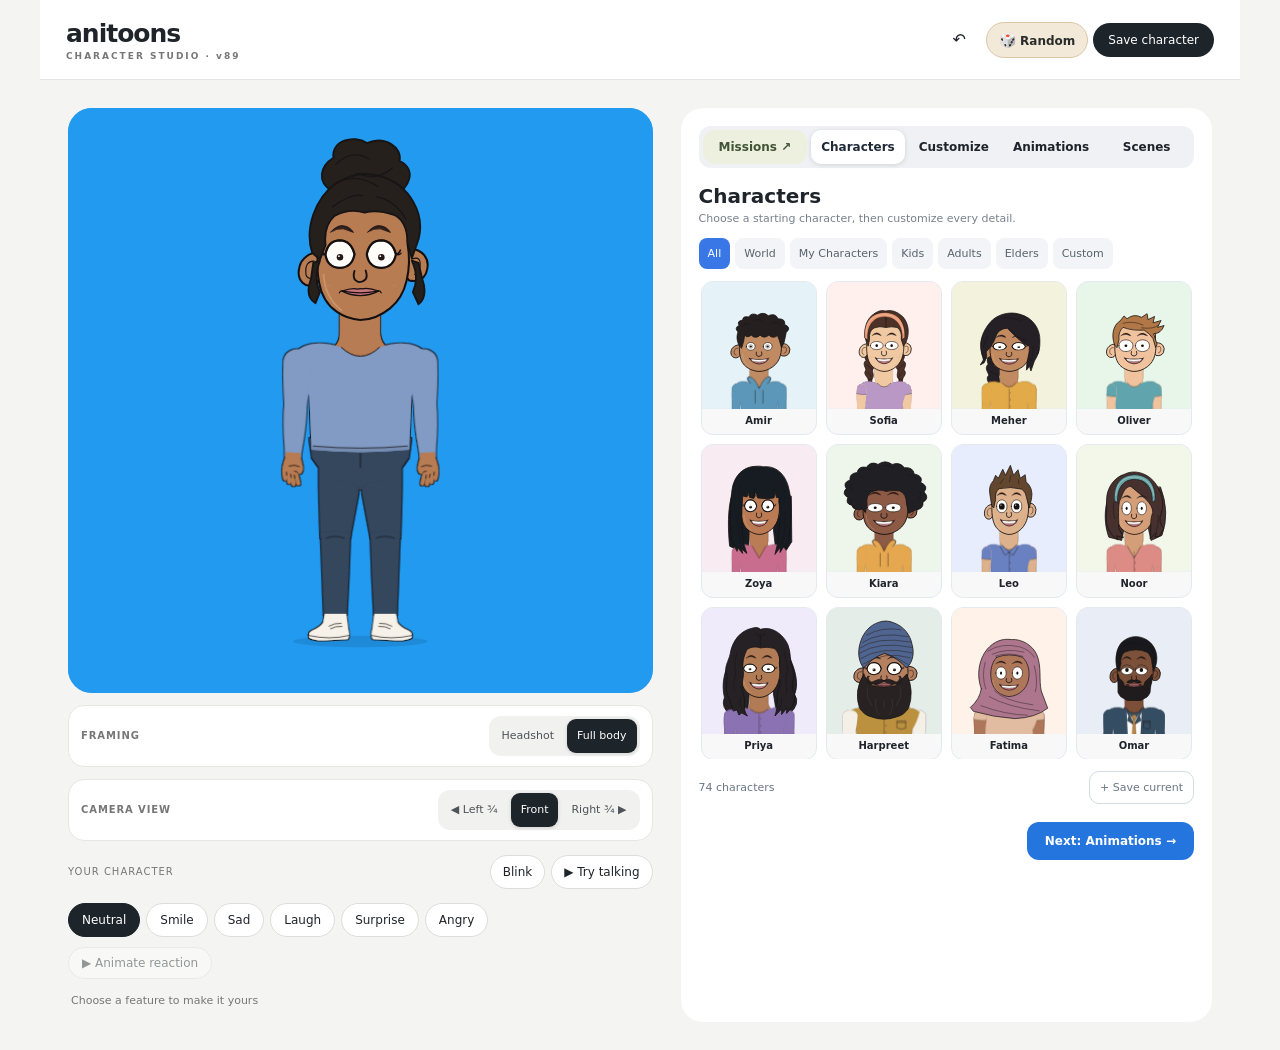
==== index.html @ 601aa088 "Improve Umto walking, idle rig motion, large dialogue choices, camera presets and light score" ====
<!DOCTYPE html><html lang="en"><head><meta charset="utf-8"><meta name="viewport" content="width=device-width,initial-scale=1"><meta name="theme-color" content="#161b23"><title>Anitoons · Character Studio v89</title>
<style>
:root{font-family:system-ui,-apple-system,"Segoe UI",sans-serif;color-scheme:dark;--line:#394454;--card:#1d2632;--text:#eef2fa;--muted:#acbad0;--accent:#168eea}*{box-sizing:border-box}body{margin:0;background:#10151e;color:var(--text)}header{padding:19px clamp(16px,4vw,30px);border-bottom:1px solid var(--line)}h1{font-size:clamp(21px,4vw,27px);letter-spacing:-.045em;margin:0 0 5px}header p{margin:0;color:var(--muted);font-size:13px;line-height:1.5}.pill{font-size:11px;display:inline-flex;padding:5px 9px;color:#f9cd91;border:1px solid #6d5632;border-radius:30px;margin-top:9px}.layout{max-width:1210px;margin:auto;padding:14px;display:grid;grid-template-columns:minmax(0,1.07fr) minmax(335px,.93fr);gap:15px}.card{background:var(--card);border:1px solid var(--line);border-radius:18px;padding:14px;min-width:0}.stage{width:100%;aspect-ratio:1;overflow:hidden;border-radius:15px;position:relative;background:#229af0}.stage svg{width:100%;height:100%;display:block}.toolbar,.tabs{display:flex;gap:8px;flex-wrap:wrap;margin-top:12px}.btn,.tab,.choice{font:inherit;color:#f1f5fb;background:#293646;border:1px solid #47566b;border-radius:11px;padding:10px 12px;cursor:pointer;touch-action:manipulation}.btn.primary,.tab[aria-selected=true]{background:#126eb9;border-color:#66b9f9}.choice[aria-pressed=true]{background:#164b77;border-color:#5cbaff;box-shadow:inset 0 0 0 1px #2f8ec9}.btn:focus-visible,.tab:focus-visible,.choice:focus-visible{outline:3px solid #ffba63;outline-offset:2px}.toolbar{margin-bottom:12px}.tab{font-size:13px;padding:9px 10px}.status{color:var(--muted);font-size:12px;line-height:1.5}.status b{color:white}h2{font-size:19px;margin:0 0 8px}h3{font-size:15px;margin:15px 0 10px}.choices{display:grid;grid-template-columns:repeat(3,minmax(0,1fr));gap:8px;margin-top:10px}.choice{min-width:0;display:flex;min-height:86px;flex-direction:column;align-items:center;justify-content:center;gap:5px;padding:7px 4px;font-size:12px}.choice svg{height:47px;width:100%;max-width:112px}.choice b{line-height:1.2}.hint{color:var(--muted);font-size:12px;line-height:1.6;margin:12px 0}.fourup{display:grid;grid-template-columns:repeat(4,1fr);gap:7px}.mini{background:#1895f0;border-radius:9px;overflow:hidden;aspect-ratio:1}.mini svg{width:100%;height:100%}.miniLabel{text-align:center;color:var(--muted);font-size:12px}.row{display:flex;justify-content:space-between;align-items:center;gap:12px}.tag{font-size:11px;color:#f6cd91}.sliders{display:grid;grid-template-columns:repeat(2,1fr);gap:12px;margin:13px 0}.sliders label{font-size:12px;color:var(--muted)}.sliders input{width:100%;accent-color:#3aa2fd;margin:11px 0 3px}.notes{border-top:1px solid #394454;padding-top:12px;margin-top:16px;font-size:12px;color:var(--muted);line-height:1.6} .swatch{height:15px;width:15px;border:2px solid #fff;border-radius:50%;display:inline-block;vertical-align:middle;margin:0 2px}.compact{font-size:12px;color:var(--muted)}.footer{padding:0 18px 20px;text-align:center;color:#718198;font-size:11px}@media(max-width:800px){.layout{grid-template-columns:1fr;padding:10px}.card{padding:11px}.stage{max-width:590px;margin:auto}.btn{padding:10px}.fourup{gap:6px}.choices{grid-template-columns:repeat(3,1fr)}}

.focus-grid{display:grid;grid-template-columns:repeat(3,minmax(0,1fr));gap:8px}.focus-item{padding:8px 4px 10px;min-width:0;cursor:pointer;background:#253444;color:#f2f5fc;border:1px solid #4e6178;border-radius:12px;text-align:center;font:inherit}.focus-item[aria-pressed=true]{border-color:#70c5ff;background:#194c77}.focus-item svg{display:block;width:100%;height:100px}.focus-item b{font-size:13px}.focus-item small{display:block;font-size:11px;color:#b9c6d9;margin-top:3px}.focus-item:focus-visible{outline:3px solid #ffc65f;outline-offset:2px}

/* v19 speech-motion studio */
.motion-panel{margin:12px 0 15px;padding:13px;background:#152130;border:1px solid #3b536e;border-radius:14px}
.motion-panel h3{margin:0 0 5px;font-size:16px}.motion-sub{color:#b7c8dc;font-size:12px;line-height:1.5;margin:0 0 9px}
.motion-row{display:flex;gap:9px;align-items:center;flex-wrap:wrap;margin:8px 0}
.motion-row label{font-size:12px;color:#d2def0}
.motion-row input[type=range]{accent-color:#42a7f9;max-width:125px;vertical-align:middle}
.motion-editor{display:block;width:100%;background:#0c1623;border:1px solid #51647b;border-radius:9px;color:#f8fbff;padding:11px;font-size:14px;min-height:43px}
.motion-label{font-size:12px;display:block;margin:8px 0 4px;color:#d9e3ee}
.motion-timeline{display:flex;width:100%;gap:2px;min-height:49px;align-items:stretch;background:#0b1725;padding:4px;border-radius:9px;overflow-x:auto}
.cue{position:relative;min-width:19px;flex-basis:0;background:#244663;border:1px solid #52738c;border-radius:6px;color:#dfecf8;padding:5px 1px;font:600 10px system-ui;overflow:hidden;text-overflow:clip}
.cue[data-active=true]{background:#1689e3;border-color:#8dd2ff;color:white}
.motion-progress{width:100%;accent-color:#33a2f5;margin:10px 0 0}
.motion-meta{font-size:12px;color:#b9c9db;display:flex;justify-content:space-between;gap:10px;margin:2px 0 8px}
.motion-badge{color:#a8e2ff;font-weight:650}
.motion-file{display:block;font:12px system-ui;width:100%;max-width:370px;color:#dbe4f2}
.motion-file::file-selector-button{background:#254866;color:#f7fbff;border:1px solid #6985a4;border-radius:8px;padding:7px;margin-right:8px}
.motion-note{font-size:11px;color:#93b4ce;line-height:1.5;margin:7px 0 0}
@media(max-width:480px){.motion-row input[type=range]{max-width:100px}.cue{font-size:9px}}
/* Mobile character studio */
[hidden]{display:none!important}:root{color-scheme:light;--text:#1f242b;--muted:#68717d;--line:#e5e7eb}body{background:#f4f4f2;color:var(--text)}.app{max-width:1200px;margin:auto}.appbar{height:80px;display:flex;align-items:center;justify-content:space-between;padding:0 26px;background:#fff;border-bottom:1px solid #e4e4e1}.appbar strong{font-size:25px;letter-spacing:-1px}.appbar strong span{display:block;font-size:9px;letter-spacing:2px;margin-top:3px;color:#777}.app button{font:inherit;cursor:pointer;color:inherit}.appbar button{border:0;background:transparent;padding:10px 15px}.appbar .save{background:#1d252b;color:white;border-radius:24px;font-size:12px}.workspace{display:grid;grid-template-columns:1.1fr 1fr;gap:28px;padding:28px}.portrait{min-width:0}.stage{border-radius:24px;aspect-ratio:1}.previewbar{display:flex;align-items:center;gap:6px;margin:14px 0}.previewbar span{font-size:10px;letter-spacing:1px;color:#777;margin-right:auto}.previewbar button{border:1px solid #ddd;background:white;border-radius:20px;padding:9px 12px;font-size:12px}.expressions{display:flex;gap:6px;overflow:auto}.expressions button{border:1px solid #ddd;background:white;border-radius:20px;padding:9px 13px;font-size:12px;white-space:nowrap}.expressions button[aria-pressed=true]{background:#1d252b;color:white;border-color:#1d252b}.saveStatus{display:block;font-size:11px;color:#777;margin:15px 3px}.customizer{background:white;border-radius:22px;padding:18px;min-width:0}.features{display:flex;overflow:auto;gap:6px;border-bottom:1px solid #eee;padding-bottom:15px}.features button{flex:0 0 63px;border:0;background:transparent;border-radius:15px;padding:10px 4px;font-size:10px}.features button svg{display:block;width:28px;height:28px;margin:0 auto 7px;fill:none;stroke:currentColor;stroke-width:1.5;stroke-linecap:round;stroke-linejoin:round}.features button[aria-pressed=true]{background:#f0e9db;color:#694d20}.pickerHeading{display:flex;justify-content:space-between;align-items:center;margin:24px 0 18px}.pickerHeading h2{font-size:19px}.colorLabel{display:flex;align-items:center;gap:8px;font-size:11px;color:#777}.colorLabel input{width:28px;height:28px;padding:0;border:0;background:none}.designs{display:grid;grid-template-columns:repeat(3,minmax(0,1fr));gap:12px;max-height:350px;overflow:auto;padding:3px}.design{border:2px solid transparent;background:#f5f5f3;border-radius:20px;aspect-ratio:1;min-width:0;padding:10px}.design svg{width:100%;height:70%;display:block}.design span{font-size:11px;display:block;margin-top:5px}.design[aria-pressed=true]{border-color:#bb975b;background:#faf5e9}.colourChoice{aspect-ratio:1;border:4px solid white;border-radius:50%;box-shadow:0 0 0 1px #ddd}.sliders label{color:#656d76}.sliders input{accent-color:#a78349}.advanced{margin-top:24px;border-top:1px solid #eee;padding-top:16px;font-size:12px}.advanced summary{cursor:pointer;color:#777}.advanced .btn{background:#f5f5f3;color:#333;border-color:#ddd;font-size:11px;margin:8px 5px 5px 0}.motion-panel{background:#f7f7f5;border-color:#ddd}.motion-panel *{color:#333}.motion-editor{background:white;border-color:#ccc}.motion-note,.motion-sub{color:#666}.motion-timeline{background:#eee}.cue{background:#dbe6ec;color:#222}.app button:focus-visible{outline:3px solid #328ed6;outline-offset:2px}
@media(max-width:700px){.appbar{height:63px;padding:0 18px}.appbar strong{font-size:23px}.workspace{display:flex;flex-direction:column;gap:0;padding:0}.portrait{background:white}.stage{border-radius:0;aspect-ratio:auto;height:clamp(230px,37dvh,360px)}.previewbar{padding:0 15px;margin:10px 0}.expressions{padding:0 15px 8px}.saveStatus{margin:3px 15px 12px}.customizer{border-radius:0;padding:13px 15px 24px;border-top:1px solid #eee}.features{padding-bottom:9px}.pickerHeading{margin:17px 0 12px}.designs{max-height:290px}.design{border-radius:50%;padding:10px}.design span{font-size:10px}.advanced{margin-top:14px}}
.designs[data-feature="hair"] .design svg{height:82%;}.designs[data-feature="hair"] .design{aspect-ratio:.87;border-radius:18px;padding:5px}.designs[data-feature="hair"] .design span{margin:0;font-size:10px}.designs{overscroll-behavior:contain;scrollbar-width:thin}
.designs[data-feature="facialHair"] .design,.designs[data-feature="beard"] .design,.designs[data-feature="moustache"] .design{border-radius:16px;aspect-ratio:.85;padding:5px}.designs[data-feature="facialHair"] .design svg,.designs[data-feature="beard"] .design svg,.designs[data-feature="moustache"] .design svg{height:80%}

.appbar>div{display:flex;align-items:center;gap:5px}
.appbar .random{background:#f2e9d8;border:1px solid #dac7a9;border-radius:24px;color:#292c2b;font-size:12px;font-weight:700;padding:9px 12px}
.appbar .random:hover{background:#e9d9ba}
.appbar .random:focus-visible{outline:3px solid #328ed6;outline-offset:2px}
.appbar .randomIcon{font-size:14px}
@media(max-width:700px){.appbar{padding:0 12px}.appbar strong{font-size:19px}.appbar strong span{font-size:8px;letter-spacing:.9px}.appbar button{padding:7px 10px}.appbar .random{padding:8px 10px}.appbar .save{padding:9px 11px}}
@media(max-width:395px){.appbar .randomText{display:none}.appbar .random{padding:7px 9px}.appbar .save{font-size:11px;padding:8px}.appbar strong{font-size:18px}}
/* Camera-only 2.5D preview. No character paths or source assets are changed. */
.camera-row{display:flex;gap:12px;align-items:center;justify-content:space-between;margin:12px 0 0;padding:10px 12px;background:#fff;border:1px solid #e6e6e2;border-radius:16px}
.camera-label{font-size:10px;letter-spacing:.09em;font-weight:700;color:#777;white-space:nowrap}
.camera-options{display:flex;gap:3px;background:#f1f1ef;border-radius:12px;padding:3px;min-width:0}
.camera-options button{border:0;background:transparent;border-radius:9px;padding:8px 10px;font-size:11px;white-space:nowrap;color:#4d5358;min-height:34px}
.camera-options button[aria-pressed=true]{background:#1d252b;color:white;box-shadow:0 1px 4px #0002}
.camera-options button:focus-visible{outline:3px solid #328ed6;outline-offset:2px}
@media(max-width:700px){.camera-row{margin:10px 12px 0;padding:8px;gap:6px}.camera-options{flex:1;justify-content:space-between}.camera-options button{flex:1;padding:8px 3px;font-size:10px}}
.designs:is([data-feature="shirt"],[data-feature="bottom"],[data-feature="dress"]) .design{border-radius:16px;aspect-ratio:.92;padding:6px}.designs:is([data-feature="shirt"],[data-feature="bottom"],[data-feature="dress"]) .design svg{height:78%}
.reactionControl{margin:10px 0 0;border:1px solid #ddd;background:white;border-radius:20px;padding:8px 13px;font-size:12px!important}.reactionControl:disabled{opacity:.45;cursor:default}@media(max-width:700px){.reactionControl{margin:2px 15px 10px}}
#previewMount{position:relative}.featureControls{position:absolute;z-index:2;right:8px;bottom:8px;width:108px;padding:8px;border-radius:14px;background:#ffffffeb;box-shadow:0 2px 10px #0001;color:#25303a}.featureControls strong{display:block;text-align:center;font-size:11px;margin-bottom:4px}.fitArrows{display:grid;grid-template-columns:repeat(3,1fr);gap:3px}.fitArrows button{border:1px solid #d6dde0;border-radius:9px;background:white;min-height:29px;padding:2px;font-size:18px!important}.fitArrows [data-move=up]{grid-column:2}.fitArrows [data-move=left]{grid-column:1;grid-row:2}.fitArrows [data-move=reset]{grid-column:2;grid-row:2}.fitArrows [data-move=right]{grid-column:3;grid-row:2}.fitArrows [data-move=down]{grid-column:2;grid-row:3}.featureControls label{display:block;font-size:10px;margin-top:5px}.featureControls output{float:right;font-size:9px;color:#58616a}.featureControls input{display:block;width:100%;margin:3px 0 0;accent-color:#a78349;height:17px}@media(max-width:700px){.featureControls{width:91px;padding:6px;right:6px;bottom:6px}.fitArrows button{min-height:28px}}

/* Premade characters and personal presets */
.studio-switch{display:flex;background:#eff1f4;border-radius:12px;padding:4px;gap:4px;margin-bottom:16px}
.studio-switch button{flex:1;border:0;border-radius:10px;background:transparent;padding:10px;font-size:12px;font-weight:650}
.studio-switch button[aria-selected=true]{background:white;box-shadow:0 1px 5px #0002;color:#1f2937}
.library-heading h2{font-size:20px;margin:0}.library-heading p{font-size:11px;color:#78808c;margin:4px 0 13px}
.library-tabs{display:flex;gap:5px;overflow-x:auto;padding:0 0 10px;scrollbar-width:thin}
.library-tabs button{background:#f2f4f7;border:0;border-radius:8px;white-space:nowrap;font-size:11px;padding:9px;color:#58636c}
.library-tabs button[aria-selected=true]{background:#3977e6;color:white}
.preset-grid{display:grid;grid-template-columns:repeat(4,minmax(0,1fr));gap:9px;max-height:480px;overflow-y:auto;padding:2px;scrollbar-width:thin}
.preset-wrap{position:relative;min-width:0}
.preset-card{display:block;width:100%;border:1px solid #e4e8ef;background:#f8f8f9;border-radius:12px;overflow:hidden;padding:0;text-align:center}
.preset-card[aria-pressed=true]{border-color:#367be9;box-shadow:0 0 0 2px #367be944}
.preset-card:hover{border-color:#367be9}
.preset-card:focus-visible,.studio-switch button:focus-visible,.library-tabs button:focus-visible{outline:3px solid #367be9;outline-offset:2px}
.preset-art{aspect-ratio:.9;background:#e5eef7}.preset-art svg{display:block;width:100%;height:100%}
.preset-name{display:block;font-weight:600;font-size:10px;padding:6px 3px 8px;white-space:nowrap;overflow:hidden;text-overflow:ellipsis}
.preset-delete{position:absolute;right:5px;top:5px;background:#fffffff0;border:1px solid #dce0e4;border-radius:6px;padding:2px 7px}
.preset-empty{grid-column:1/-1;text-align:center;padding:26px 10px;color:#687482;font-size:12px;line-height:1.6}
.library-footer{display:flex;justify-content:space-between;align-items:center;gap:10px;margin-top:12px;font-size:11px;color:#697683}
.library-footer button{border:1px solid #d4dae2;border-radius:10px;background:white;padding:9px 10px;font-size:11px}
@media(max-width:700px){.preset-grid{gap:6px;max-height:390px}.preset-name{font-size:9px}}
@media(max-width:390px){.preset-grid{grid-template-columns:repeat(3,minmax(0,1fr))}}


.animation-navigation{display:flex;justify-content:flex-end;margin-top:18px;gap:8px}.animation-navigation button,.animation-transport button{border:1px solid #dce1e8;background:white;padding:12px 18px;border-radius:12px;font-size:12px}.animation-navigation .next-animation{background:#2476de;color:white;border:0;font-weight:650}.animation-grid{display:grid;grid-template-columns:repeat(3,minmax(0,1fr));gap:10px;margin:20px 0;max-height:480px;overflow-y:auto;overscroll-behavior:contain;padding:2px;scrollbar-width:thin}.animation-card{border:1px solid #e2e7ee;border-radius:14px;background:#f7f9fc;min-height:102px;padding:14px 7px;display:flex;flex-direction:column;align-items:center;gap:7px}.animation-card[aria-pressed=true]{background:#eaf2ff;border-color:#2476de;box-shadow:0 0 0 1px #2476de}.animation-card .animation-icon{font-size:27px}.animation-card strong{font-size:12px}.animation-card small{font-size:10px;color:#68717d}.animation-transport{display:flex;align-items:center;gap:10px;flex-wrap:wrap;border-top:1px solid #e4e8ef;padding-top:16px}.animation-transport label{font-size:12px}.animation-status{font-size:12px;color:#68717d;line-height:1.5;min-height:36px}.animating-screen .expressions,.animating-screen .reactionControl,.animating-screen .camera-row:has([data-framing]),.animating-screen #blinkPreview,.animating-screen #talkPreview{display:none}.studio-switch{flex-wrap:wrap}.animation-heading{font-size:21px;margin:16px 0 7px}.animation-subtitle{font-size:12px;line-height:1.5;color:#68717d;margin:0}
@media(max-width:700px){.animation-grid{gap:7px;margin:14px 0}.animation-card{min-height:90px;padding:10px 4px}.animation-card small{font-size:9px}.animation-navigation{position:sticky;bottom:0;background:white;padding:12px 0 4px;z-index:2}.animation-grid{max-height:390px;overflow:auto}}
.preset-country{display:block;font-size:9px;color:#68717d;padding:0 3px 8px}.preset-card:has(.preset-country) .preset-name{padding-bottom:2px}.animation-framing{display:flex;align-items:center;gap:6px;margin:14px 0}.animation-framing button{border:1px solid #dce1e8;background:#fff;border-radius:9px;padding:8px 12px;font-size:11px}.animation-framing button[aria-pressed=true]{background:#2476de;color:white}.animation-card .animation-poster{display:block;width:100%;height:115px;border-radius:10px;overflow:hidden;background:#edf2ef}.animation-card .animation-poster svg{display:block;width:100%;height:100%;max-height:none}.animation-card{padding:7px 7px 11px;gap:5px;min-height:166px}.animation-card strong{font-size:11px}.animation-card small{font-size:9px}.animation-framing{flex-wrap:wrap}@media(max-width:480px){.animation-card .animation-poster{height:92px}.animation-card{min-height:142px}}.designs[data-feature="dress"] .design,.designs[data-feature="bottom"] .design{aspect-ratio:.76;border-radius:14px;padding:5px}.designs[data-feature="dress"] .design svg,.designs[data-feature="bottom"] .design svg{height:82%}</style></head><body>
<header><h1>🎬 Anitoons · Character Studio v89</h1><p>v20 · simplified talking visemes + expression mouths</p><span class="pill">Single HTML · Offline · Editable SVG parts</span></header>
<main class="layout">
<section class="card"><div class="stage" id="stage">
<svg xmlns="http://www.w3.org/2000/svg" id="character" viewBox="0 0 1254 1254" role="img" aria-label="Anitoons layered character preview">
<defs>
  <linearGradient id="sky" x1="0" y1="0" x2="0" y2="1"><stop stop-color="#299efa"/><stop offset="1" stop-color="#0b8fea"/></linearGradient>
  <linearGradient id="skinFill" x1="0" y1="0" x2="1" y2=".75"><stop stop-color="#f6b36e"/><stop offset=".8" stop-color="#eca064"/><stop offset="1" stop-color="#e79560"/></linearGradient>
  <linearGradient id="shirtFill" x1="0" y1="0" x2=".4" y2="1"><stop stop-color="#f0828c"/><stop offset="1" stop-color="#e56879"/></linearGradient>
  <linearGradient id="hairFill" x1="0" y1="0" x2=".7" y2="1"><stop stop-color="#2b2727"/><stop offset=".6" stop-color="#2b2727"/><stop offset="1" stop-color="#2b2727"/></linearGradient>
  <filter id="softshadow"><feGaussianBlur stdDeviation="3"/></filter>
  <style>.ink{stroke:#15100f;stroke-width:9;stroke-linecap:round;stroke-linejoin:round}.hairline{stroke:#140e0f;stroke-width:7;stroke-linecap:round;stroke-linejoin:round;fill:none}.thin{stroke:#170e0f;stroke-width:5;stroke-linecap:round;stroke-linejoin:round;fill:none}.designs:is([data-feature="shirt"],[data-feature="bottom"],[data-feature="dress"]) .design{border-radius:16px;aspect-ratio:.92;padding:6px}.designs:is([data-feature="shirt"],[data-feature="bottom"],[data-feature="dress"]) .design svg{height:78%}
.reactionControl{margin:10px 0 0;border:1px solid #ddd;background:white;border-radius:20px;padding:8px 13px;font-size:12px!important}.reactionControl:disabled{opacity:.45;cursor:default}@media(max-width:700px){.reactionControl{margin:2px 15px 10px}}
#previewMount{position:relative}.featureControls{position:absolute;z-index:2;right:8px;bottom:8px;width:108px;padding:8px;border-radius:14px;background:#ffffffeb;box-shadow:0 2px 10px #0001;color:#25303a}.featureControls strong{display:block;text-align:center;font-size:11px;margin-bottom:4px}.fitArrows{display:grid;grid-template-columns:repeat(3,1fr);gap:3px}.fitArrows button{border:1px solid #d6dde0;border-radius:9px;background:white;min-height:29px;padding:2px;font-size:18px!important}.fitArrows [data-move=up]{grid-column:2}.fitArrows [data-move=left]{grid-column:1;grid-row:2}.fitArrows [data-move=reset]{grid-column:2;grid-row:2}.fitArrows [data-move=right]{grid-column:3;grid-row:2}.fitArrows [data-move=down]{grid-column:2;grid-row:3}.featureControls label{display:block;font-size:10px;margin-top:5px}.featureControls output{float:right;font-size:9px;color:#58616a}.featureControls input{display:block;width:100%;margin:3px 0 0;accent-color:#a78349;height:17px}@media(max-width:700px){.featureControls{width:91px;padding:6px;right:6px;bottom:6px}.fitArrows button{min-height:28px}}
</style>
</defs>
<rect id="background" width="1254" height="1254" fill="#229af0"/>
<g id="hairBack">
  <path class="ink" fill="url(#hairFill)" d="M356 647 C331 582 340 524 356 472 C348 416 379 352 414 317 C427 282 465 258 482 247 C469 211 486 171 515 145 C536 111 586 91 632 92 C670 53 743 52 779 89 C828 91 852 135 855 184 C895 208 918 259 934 310 C988 358 997 442 982 498 C1002 558 983 624 959 665 C926 704 888 708 856 684 L831 589 C807 516 771 413 669 376 C550 363 475 433 439 556 L427 699 C391 729 368 685 356 647 Z"/>
  <path class="hairline" d="M398 537 Q367 435 434 332 M881 310 Q956 380 934 480 M459 285 Q465 218 517 195 M513 151 Q535 105 608 103"/>
</g>
<g id="headwearBack"></g>
<g id="torso"></g>
<g id="earLeft"></g>
<g id="earRight"></g>
<g id="face">
  <path class="ink" fill="url(#skinFill)" d="M441 550 C426 485 432 414 478 369 C515 330 568 320 627 322 C689 319 747 336 789 376 C834 419 849 483 838 550 C849 611 847 660 834 714 C824 758 799 807 760 838 C720 870 674 890 627 890 C586 887 550 873 523 854 C484 828 455 790 443 722 C429 651 437 582 441 550 Z"/>
  <path d="M463 684 Q468 789 545 849" fill="none" stroke="#ffd2a0" stroke-width="8" opacity=".28"/>
  <path d="M805 696 Q797 790 740 829" fill="none" stroke="#ba744f" stroke-width="5" opacity=".17"/>
  <path d="M474 734 Q487 740 497 736 M763 736 Q778 742 789 734" fill="none" stroke="#d58a61" stroke-width="4" opacity=".4" stroke-linecap="round"/>
</g>
<g id="eyebrowGroup"></g>
<g id="eyeGroup"></g>
<g id="noseGroup"></g>
<g id="beardGroup"></g>
<g id="moustacheGroup"></g>
<g id="mouthGroup"></g>
<g id="glassesGroup"></g>
<g id="frontHair"></g>
<g id="headwearFront"></g>
</svg>
</div><div class="toolbar"><button class="btn primary" id="demo">▶ Speech demo</button><button class="btn" id="artDemo">▶ Smile · Sad · Laugh</button><button class="btn" id="blink">Blink</button><button class="btn" id="png">Save PNG</button><button class="btn" id="exportSvg">Save whole SVG</button><button class="btn" id="exportSheet">Export mouth sheet</button></div><div class="status" id="status"></div><section class="motion-panel" aria-label="Speech motion studio">
<h3>Speech motion studio <span class="motion-badge">NEW</span></h3>
<p class="motion-sub">The default speech set is intentionally smaller: seven practical talking mouths plus separate smile, sad and laugh expression mouths. Use a prepared sequence, or enter your own cues and timing.</p>
<div class="motion-row"><button type="button" class="btn primary" id="speechPlay">▶ Play speech</button><button type="button" class="btn" id="speechStop">■ Stop</button><button type="button" class="btn" id="presetLa">HELLO · WOW</button><button type="button" class="btn" id="presetMama">MAMA</button></div>
<label class="motion-label" for="cueInput">Viseme cues (shape:milliseconds)</label>
<input id="cueInput" class="motion-editor" value="closed:120 MBP:150 A:220 closed:90 EE:190 O:220 closed:90 U:220 FV:170 smile:220 closed:170" spellcheck="false" autocomplete="off" aria-label="Phoneme timeline cues">
<div class="motion-row"><label for="tempo">Speed <strong id="tempoVal">1.0×</strong></label><input id="tempo" type="range" min="60" max="160" step="10" value="100"></div>
<div class="motion-timeline" id="cueTimeline" role="group" aria-label="Viseme sequence timeline"></div>
<input id="playhead" class="motion-progress" type="range" min="0" max="1000" value="0" aria-label="Speech playback position"><div class="motion-meta"><span id="timeReadout">0.00 / 0.00 s</span><span id="activeReadout">Closed</span></div>
<label class="motion-label" for="audioFile">Optional: use your own audio (MP3, WAV, M4A)</label><input class="motion-file" id="audioFile" type="file" accept="audio/*"><div class="motion-note" id="audioStatus">No audio selected · animated cue demo only. With audio, cues are stretched uniformly to its duration; this is manual timing, not automatic speech recognition.</div>
</section><h3>Same character · four mouth positions</h3><div id="fourup" class="fourup"></div><h3>Expression mouths</h3><div id="focus" class="focus-grid"></div><p class="hint">For regular talking, the default library is smaller on purpose: <strong>Closed</strong>, <strong>M/B/P</strong>, <strong>EE/teeth</strong>, <strong>A</strong>, <strong>O</strong>, <strong>U/pucker</strong>, and <strong>F/V</strong>. Separate expressive mouths are available for <strong>Smile</strong>, <strong>Sad</strong>, and <strong>Laugh</strong>.</p><p class="hint">Every mouth uses the same face and mouth anchor. All parts are SVG paths, so the hairstyle, ears, head, face, clothing and mouth can be independently changed without generating a new portrait.</p></section>
<section class="card"><div class="row"><h2>Character parts</h2><span class="tag">ILLUSTRATION REFINEMENT</span></div><div class="tabs" role="tablist"><button class="tab" role="tab" aria-selected="true" data-tab="mouth">Mouth</button><button class="tab" role="tab" aria-selected="false" data-tab="eyes">Eyes</button><button class="tab" role="tab" aria-selected="false" data-tab="brows">Brows</button><button class="tab" role="tab" aria-selected="false" data-tab="nose">Nose</button><button class="tab" role="tab" aria-selected="false" data-tab="hair">Hair</button><button class="tab" role="tab" aria-selected="false" data-tab="ears">Ears</button><button class="tab" role="tab" aria-selected="false" data-tab="mood">Moods</button></div><h3 id="category">Mouth shapes</h3><div id="choices" class="choices"></div><div class="sliders"><label>Mouth width <input id="width" type="range" min="75" max="135" value="110"></label><label>Mouth position <input id="position" type="range" min="-22" max="22" value="5"></label></div><div class="toolbar"><button class="btn" id="reset">Reset mouth</button><button class="btn" id="exportPart">Save selected part SVG</button><button class="btn" id="saveJson">Save rig JSON</button></div><div class="notes"><b>v20 simplified mouth system:</b> The main talking set is intentionally reduced to seven practical speech visemes: Closed, M/B/P, EE/teeth, A, O, U/pucker, and F/V. Extra emotional shapes are provided separately for Smile, Sad, and Laugh. <b>Drawing goal:</b> professional cartoon features, strong line weight, no raster face or image overlays. Consistent eyes, eyebrows, mouth and hair are individual SVG layers, not separately generated full portraits. Speech-motion playback uses hand-set cues; imported audio is not automatically transcribed or analyzed. Timing is scaled to the audio duration for preview.</div></section>
</main><div class="footer">Anitoons prototype v20 · Local/offline · No uploads or external requests</div>
<script>
'use strict';

const skin='#efa66a',ink='#161011',lip='#c8757c',lipBright='#ec9a9d',inner='#6d3039',tongue='#ef929a',white='#fffdfa';
function line(d,w=7){return `<path d="${d}" fill="none" stroke="${ink}" stroke-width="${w}" stroke-linecap="round" stroke-linejoin="round"/>`}
function shape(d,fill,w=7){return `<path d="${d}" fill="${fill}" stroke="${ink}" stroke-width="${w}" stroke-linecap="round" stroke-linejoin="round"/>`}
function baseMouthSvg(key){
const corner=`${line('M -73 -2 q -9 1 -12 10',5)}${line('M 73 -2 q 9 1 12 10',5)}`;
switch(key){
case 'closed':return shape('M-74 0 Q-34 -16 -10 -9 Q-1 -13 7 -10 Q34 -17 74 0 Q37 20 0 20 Q-38 20 -74 0Z',lip,6)+line('M-72 0 Q-32 8 0 8 Q33 8 72 0',5)+corner;
case 'MBP':return shape('M-70 3 Q-33 -5 -8 0 Q0 5 10 0 Q38 -6 70 3 Q32 17 0 16 Q-35 16 -70 3Z',lip,6)+line('M-65 3 Q0 10 65 3',6);
case 'A':return shape('M-74 -23 Q-32 -33 0 -23 Q36 -34 74 -22 Q83 28 53 57 Q0 92 -53 57 Q-82 26 -74 -23Z',lip,7)+shape('M-66 -11 Q0 -18 66 -11 Q68 31 40 50 Q0 71 -40 50 Q-69 27 -66 -11Z',inner,4)+shape('M-63 -13 Q0 -3 63 -13 L57 3 Q0 16 -57 3Z',white,2)+shape('M-35 49 Q0 30 35 49 Q0 68 -35 49Z',tongue,2);
case 'EE':return shape('M-92 -12 Q-44 -26 0 -18 Q46 -27 92 -12 Q73 30 0 37 Q-74 30 -92 -12Z',lip,7)+shape('M-81 -10 Q0 -1 81 -10 L69 12 Q0 24 -69 12Z',white,2.5)+line('M0 -3 L0 19',2)+line('M-40 -1 L-40 18 M40 -1 L40 18',2);
case 'E':return shape('M-85 -17 Q-34 -31 0 -17 Q40 -32 85 -17 Q68 36 0 43 Q-69 36 -85 -17Z',lip,7)+shape('M-76 -13 Q0 2 76 -13 L63 16 Q0 32 -63 16Z',inner,3)+shape('M-72 -13 Q0 -4 72 -13 L63 6 Q0 17 -63 6Z',white,2)+shape('M-40 27 Q0 15 40 27 Q0 38 -40 27Z',tongue,2);
case 'I':return shape('M-97 -9 Q-44 -21 0 -13 Q48 -22 97 -9 Q72 24 0 29 Q-72 23 -97 -9Z',lip,7)+shape('M-84 -9 Q0 -1 84 -9 L69 14 Q0 23 -69 14Z',white,3)+line('M0 -1 L0 21',2)+line('M-38 0 L-38 19 M38 0 L38 19',2);
case 'O':return shape('M-45 -35 Q0 -57 45 -35 Q62 -8 52 40 Q31 76 0 78 Q-31 76 -52 40 Q-62 -8 -45 -35Z',lip,7)+shape('M-29 -19 Q0 -36 29 -19 Q42 9 30 39 Q0 60 -30 39 Q-43 9 -29 -19Z',inner,5)+shape('M-23 42 Q0 32 23 42 Q0 57 -23 42Z',tongue,2);
case 'U':return shape('M-34 -23 Q0 -45 34 -23 Q49 0 35 31 Q16 49 0 50 Q-16 49 -35 31 Q-49 0 -34 -23Z',lip,7)+shape('M-21 -11 Q0 -22 21 -11 Q32 9 20 27 Q0 38 -20 27 Q-33 9 -21 -11Z',inner,4);
case 'FV':return shape('M-76 -12 Q-35 -25 0 -14 Q35 -25 76 -12 Q59 22 0 34 Q-61 22 -76 -12Z',lip,7)+shape('M-65 -10 Q0 0 65 -10 L55 8 Q0 21 -55 8Z',white,3)+line('M-59 12 Q0 25 59 12',4);
case 'L':return [
 // L: natural narrow speaking aperture; tongue body rests low, only the tip reaches the alveolar ridge.
 shape('M-70 -13 Q-39 -24 -12 -18 Q0 -15 12 -18 Q39 -24 70 -13 Q73 14 44 32 Q0 46 -44 32 Q-73 14 -70 -13Z',lip,6.8),
 shape('M-59 -8 Q0 -17 59 -8 Q58 12 38 24 Q0 36 -38 24 Q-58 12 -59 -8Z',inner,3.2),
 // White upper teeth, a shallow line of lower teeth, and a dark recess around the tongue.
 shape('M-54 -9 Q-30 -5 -13 -6 Q0 -9 13 -6 Q30 -5 54 -9 L49 1 Q26 8 13 4 Q0 2 -13 4 Q-27 8 -49 1Z',white,2.4),
 shape('M-43 25 Q-19 29 0 29 Q19 29 43 25 L38 29 Q0 36 -38 29Z','#f7dfd5',1.5),
 // Tongue blade blends into the bottom of the mouth; ONLY the narrow tip rises to the top teeth.
 shape('M-35 25 Q-25 15 -14 13 Q-9 12 -7 2 Q-7 -4 0 -5 Q7 -4 7 2 Q9 12 14 13 Q25 15 35 25 Q0 34 -35 25Z',tongue,2.5),
 '<path d="M-10 21 Q0 24 10 21" fill="none" stroke="#d77280" stroke-width="2.5" stroke-linecap="round"/>',
 line('M-73 -11 Q-78 -8 -80 -3 M73 -11 Q78 -8 80 -3',3.2)
 ].join('');
case 'TH':return [
 // Dental fricative. Lower jaw relaxes; tongue is visibly between upper and lower incisors, not in front of lips.
 shape('M-76 -11 Q-41 -25 -10 -17 Q0 -14 10 -17 Q41 -25 76 -11 Q73 17 42 32 Q0 47 -42 32 Q-73 17 -76 -11Z',lip,6.8),
 shape('M-64 -8 Q0 -16 64 -8 Q61 16 41 26 Q0 38 -41 26 Q-61 16 -64 -8Z',inner,3),
 // Upper incisors are visible on either side of the tongue; small central teeth show above its tip.
 shape('M-60 -9 Q-33 -6 -19 -7 L-19 7 Q-36 9 -55 2Z',white,2),
 shape('M19 -7 Q33 -6 60 -9 L55 2 Q36 9 19 7Z',white,2),
 shape('M-18 -8 Q0 -7 18 -8 L17 1 Q0 5 -17 1Z',white,1.8),
 // Lower teeth peek through at sides, framing a broad, softly flattened tongue tip.
 shape('M-52 26 Q-35 29 -25 24 L-23 31 Q-38 35 -49 29Z',white,1.4),
 shape('M25 24 Q35 29 52 26 L49 29 Q38 35 23 31Z',white,1.4),
 shape('M-30 12 Q-22 8 -10 9 Q0 7 10 9 Q22 8 30 12 Q37 17 31 23 Q22 31 0 29 Q-22 31 -31 23 Q-37 17 -30 12Z',tongue,2.8),
 '<path d="M-23 13 Q0 10 23 13" fill="none" stroke="#ffb8b9" stroke-width="2.2" stroke-linecap="round"/>',
 line('M-78 -9 Q-83 -3 -82 1 M78 -9 Q83 -3 82 1',3.2)
 ].join('');
case 'SH':return [
 // Postalveolar fricative: modest protrusion, narrow horizontal gap, almost-touching incisors.
 '<path d="M-73 -14 Q-65 -5 -64 0 M73 -14 Q65 -5 64 0" stroke="#ac665b" stroke-width="3.6" fill="none" stroke-linecap="round"/>',
 // Slightly projecting upper lip with a clear central cupid bow and fuller bottom lip.
 shape('M-52 -13 Q-30 -26 -9 -19 Q0 -15 9 -19 Q30 -26 52 -13 Q62 1 51 16 Q31 29 0 30 Q-31 29 -51 16 Q-62 1 -52 -13Z',lip,6.8),
 shape('M-39 -6 Q-18 -10 0 -9 Q18 -10 39 -6 Q44 2 31 11 Q0 17 -31 11 Q-44 2 -39 -6Z',inner,3),
 // Teeth almost meet; soft lip-line at sides makes this distinct from wide O and tiny U.
 shape('M-34 -6 Q0 -1 34 -6 L31 2 Q0 5 -31 2Z',white,1.6),
 '<path d="M-26 9 Q0 12 26 9" stroke="#b96574" stroke-width="2.4" stroke-linecap="round" fill="none"/>',
 '<path d="M-41 17 Q0 25 41 17" stroke="#f0a2a6" stroke-width="2.3" fill="none" stroke-linecap="round"/>',
 line('M-57 -10 Q-64 -5 -64 0 M57 -10 Q64 -5 64 0',2.9)
 ].join('');
case 'smile':return shape('M-84 -16 Q-37 3 0 -7 Q36 2 84 -16 Q67 37 0 45 Q-66 35 -84 -16Z',lip,7)+shape('M-71 -12 Q0 4 71 -12 L58 13 Q0 31 -58 13Z',white,3)+line('M-78 -14 q-8 -5 -12 -11 M78 -14 q8 -5 12 -11',4);
case 'sad':return shape('M-76 8 Q-38 -4 0 2 Q34 -3 76 8 Q57 20 34 18 Q0 10 -34 18 Q-58 19 -76 8Z',lip,6.5)+line('M-72 8 Q0 -8 72 8',5)+line('M-77 10 q-8 4 -12 10 M77 10 q8 4 12 10',4);
case 'laugh':return shape('M-96 -22 Q-46 -6 0 -16 Q48 -6 96 -22 Q83 52 0 70 Q-82 52 -96 -22Z',lip,7)+shape('M-85 -8 Q0 8 85 -8 Q78 40 48 54 Q0 66 -48 54 Q-78 40 -85 -8Z',inner,4)+shape('M-78 -7 Q0 0 78 -7 L67 10 Q0 21 -67 10Z',white,2.2)+shape('M-42 47 Q0 31 42 47 Q0 61 -42 47Z',tongue,2);
default:return '';
}}
const mouthNames={closed:'Closed',MBP:'M / B / P',EE:'EE / teeth',A:'A · ah',O:'O · oh',U:'U / pucker',FV:'F / V',smile:'Smile',sad:'Sad',laugh:'Laugh'};
const eyeNames={open:'Open',half:'Half-lidded',blink:'Closed',wide:'Surprised',left:'Look left',right:'Look right',happy:'Happy'};
const browNames={neutral:'Neutral',raised:'Raised',angry:'Angry',worried:'Worried',sad:'Sad',one:'One raised'};
const noseNames={soft:'Soft',small:'Small',round:'Round'};
const moodNames={neutral:'Neutral',happy:'Happy',surprised:'Surprised',angry:'Angry',sleepy:'Sleepy',sad:'Sad'};
const catalog={mouth:mouthNames,eyes:eyeNames,brows:browNames,nose:noseNames,moods:moodNames};
let activeTab='mouth',demo=null;

function baseEyesSvg(key){
 let out='';
 for(const [cx,side] of [[546,-1],[711,1]]){
   const cy=607,looking=eyeGaze(key).x*24,lookY=eyeGaze(key).y*23,closed=key==='closed',happy=key==='happy';
   if(closed||happy){
     const curve=happy?-42:18;
     out+=line(`M${cx-60} ${cy+1} Q${cx} ${cy+curve} ${cx+60} ${cy+1}`,9.5);
     if(happy)out+=`<path d="M${cx-39} ${cy-3} Q${cx} ${cy-24} ${cx+37} ${cy-3}" stroke="#ab6b50" stroke-width="3" opacity=".8" fill="none"/>`;
   }else{
     const wide=key==='surprised',half=key==='sleepy';
     const w=wide?57:58,h=wide?62:51;
     const upper=`M${cx-w} ${cy-9} Q${cx-w+11} ${cy-h-14} ${cx} ${cy-h-14} Q${cx+w-13} ${cy-h-12} ${cx+w} ${cy-9}`;
     const p=`${upper} Q${cx+w-10} ${cy+h-8} ${cx} ${cy+h-6} Q${cx-w+8} ${cy+h-7} ${cx-w} ${cy-9}Z`;
     out+=shape(p,'#fffefa',9.2);
     // Pupil and catchlight move together, with consistent registration across visemes.
     out+=`<circle cx="${cx+looking}" cy="${cy+2+lookY}" r="13" fill="#241916"/><circle cx="${cx+looking-4}" cy="${cy-2+lookY}" r="3.5" fill="#fff"/>`;
     if(half){
       out+=shape(`${upper} Q${cx+24} ${cy+7} ${cx} ${cy+4} Q${cx-24} ${cy+7} ${cx-w} ${cy-9}Z`,'url(#skinFill)',5.3);
     }else{
       out+=line(upper,6);
     }
     out+=`<path d="M${cx-34} ${cy+h-2} Q${cx} ${cy+h+5} ${cx+34} ${cy+h-2}" stroke="#b97954" stroke-width="2.5" opacity=".32" fill="none"/>`;
   }
   // Both lashes start at the actual outer corner of the current eyelid.
   const x=cx+side*(closed||happy?60:key==='surprised'?57:58);
   const y=cy+(closed||happy?1:-9);
   out+=line(`M${x} ${y} Q${x+side*12} ${y-1} ${x+side*18} ${y-17}`,6.2);
   out+=line(`M${x} ${y} Q${x+side*13} ${y+5} ${x+side*21} ${y-5}`,4.8);
 }
 return out;
}
function browSvg(key){
 if(key==='sad')return [[546,1],[711,-1]].map(([cx,mirror])=>`<g transform="translate(${cx} 0) scale(${mirror} 1)">${shape('M-51 509 C-30 503 -7 476 27 473 Q43 474 51 482 L47 492 Q31 487 17 493 C-10 502 -30 512 -51 514Z','#2b1c19',3)}<path d="M-32 505 Q5 478 35 480" fill="none" stroke="#5d4037" stroke-width="2.5" opacity=".58" stroke-linecap="round"/></g>`).join('');
 let out='';
 for(const [cx,side] of [[546,-1],[711,1]]){
   let rise=key==='raised'?-26:0;
   if(key==='oneRaised'&&side===-1)rise=-29;
   let left=497+rise,right=497+rise;
   if(key==='angry'){left+=side===-1?13:-14;right+=side===-1?-14:13;}
   if(key==='worried'){left+=side===-1?-11:14;right+=side===-1?14:-11;}
   const top=Math.min(left,right)-20;
   out+=shape(`M${cx-51} ${left} Q${cx-19} ${top-17} ${cx+12} ${top-7} Q${cx+36} ${top-2} ${cx+51} ${right+2} Q${cx+26} ${right-7} ${cx+6} ${top+6} Q${cx-24} ${top+3} ${cx-51} ${left} Z`,'#2b1c19',3);
   out+=`<path d="M${cx-38} ${left-3} Q${cx-5} ${top-12} ${cx+25} ${right-11}" fill="none" stroke="#5d4037" stroke-width="2.7" opacity=".58" stroke-linecap="round"/>`;
 }
 return out;
}
function noseSvg(key){
 if(extraNoses[key])return `<g transform="translate(627 690)">${line(extraNoses[key].d,6.5)}</g>`;
 if(key==='button')return line('M607 676 Q597 705 610 715 Q631 726 651 711 Q663 695 651 681',7)+line('M610 713 Q622 720 637 716',3.2);
 if(key==='petite')return line('M615 678 Q610 697 617 707 Q632 717 646 703 Q648 694 644 683',6.8);
 return line('M601 671 Q593 697 604 711 Q626 732 651 708 Q660 694 651 669',8.4);
}

const hairBack={"bun": "\n<path class=\"ink\" fill=\"url(#hairFill)\" d=\"M470 290 Q428 265 439 216 Q453 170 502 149 Q504 99 570 88 Q624 56 678 82 Q729 49 776 83 Q820 105 823 142 Q865 165 863 206 Q855 252 814 279 Q875 296 898 358 Q936 426 895 537 Q870 485 841 444 Q815 415 788 390 Q743 393 707 360 Q679 380 626 378 Q592 391 569 407 Q505 410 470 462 Q448 531 418 610 Q388 542 414 451 Q399 359 470 290 Z\"/>\n<path class=\"hairline\" d=\"M499 234 Q493 154 560 114 M549 175 Q536 101 617 88 M608 162 Q618 83 697 88 M695 102 Q754 93 766 146 M770 138 Q799 200 742 225 M557 326 Q539 260 601 232 M615 226 Q681 180 739 227 M728 306 Q783 322 826 390 M459 403 Q484 350 529 340\"/>\n<path class=\"hairline\" d=\"M446 540 Q412 636 422 717 Q405 779 423 833 Q441 867 464 892 M823 476 Q855 564 850 648 Q875 722 837 805 Q796 863 816 915\"/>\n<path class=\"thin\" d=\"M443 738 Q437 822 472 868 M841 718 Q844 807 812 859\"/>\n", "long": "\n<path class=\"ink\" fill=\"url(#hairFill)\" d=\"M353 715 Q321 574 352 425 Q378 277 488 233 Q511 156 605 153 Q720 117 811 197 Q907 253 929 411 Q971 635 957 943 Q930 1012 867 1049 L828 1003 Q885 880 853 731 Q827 590 802 452 Q727 398 623 385 Q504 386 454 506 Q421 611 424 720 Q397 906 430 1014 L380 1030 Q333 921 353 715Z\"/>\n<path class=\"hairline\" d=\"M385 605 Q380 420 452 322 M451 483 Q485 366 605 339 M575 236 Q717 209 824 342 M871 497 Q920 794 903 972 M401 743 Q394 901 410 973\"/>\n", "crop": "\n<path class=\"ink\" fill=\"url(#hairFill)\" d=\"M407 574 Q361 497 392 398 Q385 315 458 264 Q503 186 599 195 Q683 150 766 207 Q873 220 899 344 Q936 432 859 530 Q853 462 822 442 L780 413 Q739 395 698 413 Q657 404 627 412 Q579 378 547 409 Q473 419 444 483 L422 576Z\"/>\n<path class=\"hairline\" d=\"M442 385 Q511 270 611 278 M524 315 Q604 241 701 290 M694 265 Q800 268 847 374 M790 377 Q822 403 836 444\"/>\n"};
const hairFront={"bun": "<path class=\"ink\" fill=\"url(#hairFill)\" d=\"M405 599 Q382 525 415 445 Q426 381 474 357 Q503 347 543 366 Q583 342 625 359 Q659 320 712 338 Q769 331 818 376 Q875 419 872 567 Q850 552 836 520 Q803 477 785 452 Q748 430 706 384 Q666 400 634 400 Q570 392 518 425 Q455 458 443 551 Q428 603 405 599Z\"/>\n<path class=\"hairline\" d=\"M441 486 Q461 397 532 382 M560 373 Q598 354 630 384 M649 378 Q674 343 718 362 M766 374 Q838 413 850 493\"/>\n<path class=\"hairline\" d=\"M423 517 Q379 641 394 721 Q373 817 455 888 M831 503 Q859 628 856 713 Q874 820 818 919\"/>\n", "long": "<path class=\"ink\" fill=\"url(#hairFill)\" d=\"M423 562 Q393 470 449 382 Q467 324 543 297 Q612 257 693 287 Q785 291 838 373 Q877 428 858 580 Q823 489 777 434 Q718 401 640 398 Q570 403 513 439 Q458 482 423 562Z\"/>\n<path class=\"hairline\" d=\"M458 447 Q491 363 571 325 M615 301 Q698 283 776 350 M821 400 Q849 466 856 535\"/>\n", "crop": "<path class=\"ink\" fill=\"url(#hairFill)\" d=\"M411 540 Q384 471 419 384 Q445 321 505 306 Q548 249 634 264 Q691 240 741 284 Q817 273 856 365 Q882 430 855 565 Q828 471 795 445 Q763 416 724 417 Q704 392 682 393 Q635 399 607 388 Q539 397 505 425 Q453 457 429 579 L411 540Z\"/>\n<path class=\"hairline\" d=\"M473 389 Q518 321 576 316 M570 361 Q634 295 691 334 M690 352 Q750 330 806 403\"/>\n"};
const ears={"round": {"L": "<path class=\"ink\" fill=\"url(#skinFill)\" d=\"M441 590 C405 584 363 615 355 654 C340 714 384 755 427 728 Q448 709 446 683Z\"/><path class=\"thin\" d=\"M421 627 Q380 626 384 680 Q383 699 403 705\"/>", "R": "<path class=\"ink\" fill=\"url(#skinFill)\" d=\"M825 580 Q878 560 914 602 Q939 634 920 683 Q899 725 846 714 L824 687Z\"/><path class=\"thin\" d=\"M859 617 Q902 601 893 656 Q892 682 870 686\"/>"}, "small": {"L": "<path class=\"ink\" fill=\"url(#skinFill)\" d=\"M443 631 Q405 605 379 642 Q358 682 387 710 Q408 731 436 711Z\"/><path class=\"thin\" d=\"M418 652 Q390 654 399 689\"/>", "R": "<path class=\"ink\" fill=\"url(#skinFill)\" d=\"M828 626 Q871 602 898 638 Q921 669 896 704 Q870 729 836 700Z\"/><path class=\"thin\" d=\"M855 645 Q883 649 876 684\"/>"}, "pointed": {"L": "<path class=\"ink\" fill=\"url(#skinFill)\" d=\"M442 640 Q395 590 371 581 Q355 644 374 702 Q392 737 436 717Z\"/><path class=\"thin\" d=\"M392 651 Q402 634 426 659\"/>", "R": "<path class=\"ink\" fill=\"url(#skinFill)\" d=\"M823 640 Q877 590 906 580 Q920 643 902 702 Q878 735 836 713Z\"/><path class=\"thin\" d=\"M884 650 Q869 639 849 659\"/>"}};
const state={gestureSide:-1,armPose:'rest',talkGestures:true,framing:'full',pose:'relaxed',trouserColour:'#34465d',shoeColour:'#f6f2e9',head:'balanced',headSize:100,gazeX:0,gazeY:0,glasses:'none',glassesColour:'#242424',lensColour:'#6c5040',lensOpacity:20,mouth:'closed',eyes:'open',brows:'neutral',nose:'soft',hair:'bun',ears:'round',width:110,position:5,mouthStyle:'soft',eyeStyle:'round',headwear:'none',headwearColour:'#2b2727',beard:'none',moustache:'none',beardColour:'#2b2727',moustacheColour:'#2b2727',facialHair:'none',facialHairColour:'#2b2727'};
const catalogs={mouth:mouthNames,eyes:{open:'Open',sleepy:'Sleepy',closed:'Closed',surprised:'Wide',left:'Look left',right:'Look right',happy:'Happy'},brows:{neutral:'Neutral',raised:'Raised',angry:'Angry',worried:'Worried',sad:'Sad',oneRaised:'One raised'},nose:{soft:'Soft',button:'Button',petite:'Petite'},hair:{bun:'High bun',long:'Long waves',crop:'Short crop'},ears:{round:'Round',small:'Small',pointed:'Pointed'},mood:{neutral:'Neutral',smile:'Happy',surprise:'Surprised',anger:'Angry',sleepy:'Sleepy',sad:'Sad'}};
// v19 illustration refinements: fine hair strands, soft highlight facets, and silhouette details.
hairFront.bun += `<path d="M458 391 Q479 359 517 351 M514 374 Q539 347 565 358 M678 357 Q707 339 730 352 M790 397 Q812 416 829 447" stroke="#765247" opacity=".72" stroke-width="8" fill="none" stroke-linecap="round"/><path d="M481 174 Q493 131 535 121 M662 99 Q695 81 719 98 M774 178 Q785 209 762 227" stroke="#775146" opacity=".6" stroke-width="9" fill="none" stroke-linecap="round"/>`;
hairFront.long += `<path d="M475 423 Q518 345 591 326 M706 321 Q782 332 813 393 M412 682 Q415 825 430 902" fill="none" stroke="#755247" opacity=".6" stroke-width="8" stroke-linecap="round"/>`;
hairFront.crop += `<path d="M472 366 Q503 325 538 313 M610 296 Q665 283 696 308 M749 335 Q793 352 813 398" fill="none" stroke="#795146" opacity=".55" stroke-width="9" stroke-linecap="round"/>`;

// Art pass: cleaned fringe silhouette, restrained highlights, and decisive ink contours.
hairFront.bun = `<path class="ink" fill="url(#hairFill)" d="M405 593 Q384 537 403 467 Q417 383 470 355 Q515 332 552 358 Q595 329 628 345 Q678 312 727 342 Q782 341 821 382 Q864 433 871 557 Q848 535 831 495 Q810 461 782 448 Q751 422 707 392 Q668 407 628 402 Q562 401 520 430 Q458 463 447 540 Q438 593 405 593Z"/>
<path d="M434 493 Q453 410 526 386 M552 376 Q601 358 631 386 M663 378 Q702 348 741 375 M771 386 Q827 422 843 484" stroke="#140e0f" stroke-width="7" fill="none" stroke-linecap="round"/>
<path d="M451 457 Q468 403 505 393 M676 366 Q707 353 733 369 M791 415 Q816 444 824 458" stroke="#916454" stroke-width="6" opacity=".48" fill="none" stroke-linecap="round"/>
<path d="M423 517 Q403 590 403 670 Q388 753 410 817 Q426 854 465 891 M831 503 Q848 599 847 688 Q865 783 828 850 Q808 881 817 917" class="hairline"/>
<path d="M414 734 Q413 806 458 863 M845 736 Q849 800 814 858" stroke="#745042" stroke-width="5" fill="none" opacity=".55" stroke-linecap="round"/>`;
// Muted, curved side locks; full hairstyles remain independently interchangeable.
hairFront.long += `<path d="M445 527 Q424 595 435 662 M840 525 Q856 583 854 650" fill="none" stroke="#8b5d4f" opacity=".55" stroke-width="6" stroke-linecap="round"/>`;
hairFront.crop += `<path d="M489 353 Q524 324 556 321 M679 315 Q723 303 763 337" fill="none" stroke="#8b5d4f" opacity=".5" stroke-width="7" stroke-linecap="round"/>`;


// Original interchangeable hair artwork, registered to the shared head.
// Local drawing coordinates map to the same temples for every style.
function addHair(key,label,outline,details='',back=''){
 const draw=(d)=>d?`<g transform="translate(377 210) scale(5)" stroke="#171111" stroke-width="1.8" stroke-linecap="round" stroke-linejoin="round"><path fill="url(#hairFill)" d="${d}"/></g>`:'';
 hairFront[key]=draw(outline)+(details?`<g transform="translate(377 210) scale(5)" fill="none" stroke="#171111" stroke-width="1.2" stroke-linecap="round" stroke-linejoin="round"><path d="${details}"/></g>`:'');
 hairBack[key]=draw(back);catalogs.hair[key]=label;
}
addHair('bald','No hair','');
addHair('quiff','Sculpted quiff','M12 77 L9 47 Q6 31 19 23 L17 16 Q28 20 35 12 L42 17 Q60 2 68 12 Q77 -3 81 13 L81 21 L93 20 Q95 30 84 35 L86 73 L80 57 L77 38 Q56 43 34 37 L21 41 L18 65Z','M20 30 Q35 29 44 23 M45 30 Q63 29 75 18');
addHair('mullet','Retro mullet','M13 78 L10 47 Q5 30 23 24 Q44 8 71 23 Q91 27 86 51 L85 76 L80 56 L76 40 Q62 47 54 36 Q39 40 25 35 L20 55Z','M21 29 Q44 22 65 29','M14 63 Q-7 67 7 77 Q-10 80 4 92 Q-4 103 19 100 L26 82 L74 82 L81 101 Q104 102 94 91 Q112 83 94 78 Q109 69 86 63Z');
addHair('receding','Receding hairline','M12 76 L10 48 Q9 32 25 27 Q49 14 75 27 Q91 34 87 52 L85 75 L80 60 Q80 37 69 35 Q50 43 31 35 Q20 36 19 60Z','M16 45 Q20 33 29 32 M73 32 Q84 36 83 46');
addHair('curlyFringe','Curly fringe','M12 75 Q7 62 9 46 Q3 40 10 32 Q6 24 17 23 Q15 14 27 17 Q28 7 38 13 Q44 4 53 13 Q64 4 70 15 Q82 9 84 21 Q98 24 88 34 Q96 43 85 51 L83 72 L77 48 Q69 53 65 45 Q57 53 50 45 Q41 54 36 46 Q27 53 22 45 L18 66Z','M17 32 Q20 25 27 29 M39 24 Q45 16 53 24 M68 27 Q73 20 80 29');
addHair('clown','Side wings','M9 76 Q-2 79 -7 68 L-14 55 L-24 54 L-17 64 L-22 69 Q-15 82 5 86 L13 82Z M87 80 Q104 89 119 66 L125 52 L114 55 L110 65 L101 67 Q96 75 87 72Z M43 34 Q37 25 45 24 Q42 15 50 19 Q54 11 58 23 Q68 25 59 34Z','M-9 69 L3 77 M102 75 L114 65');
addHair('crownTuft','Crown tuft','M43 35 Q36 28 44 25 Q42 17 49 21 Q55 17 57 24 Q67 28 59 34Z');
addHair('baldSides','Bald with sides','M11 76 L10 59 Q4 55 8 48 L15 48 L18 69Z M84 73 L83 49 Q94 46 91 57 L89 70Z');
addHair('tuftSides','Tuft and sides','M11 76 L10 59 Q4 55 8 48 L15 48 L18 69Z M84 73 L83 49 Q94 46 91 57 L89 70Z M42 35 Q39 30 43 28 L51 30 L58 28 L62 33 L55 36Z');
addHair('sweptSpikes','Swept spikes','M12 76 L10 43 L6 32 L14 34 L14 23 L22 27 Q33 16 46 21 Q63 13 78 23 L87 17 L85 28 L94 25 Q99 42 85 47 L84 73 L77 44 Q54 48 30 40 L21 42 L18 64Z','M22 31 Q43 24 65 32 M57 37 Q76 37 84 29');
addHair('sideFringe','Long side fringe','M12 76 L9 48 Q4 26 27 21 Q53 6 78 25 Q93 38 87 59 L83 76 L75 53 Q52 51 36 36 Q37 46 46 50 Q25 46 21 40 L18 63Z','M23 29 Q48 22 68 39 M47 25 Q68 31 79 48');
addHair('classicShort','Classic short','M12 75 L10 48 Q8 28 28 24 Q54 15 77 28 Q90 33 87 53 L84 74 L78 46 Q58 50 35 43 Q25 47 20 44 L18 63Z','M22 34 Q44 27 67 35');
addHair('sidePart','Side part','M12 75 L10 46 Q8 28 28 24 Q53 15 75 26 Q91 31 87 52 L84 74 L78 44 Q70 38 62 33 Q43 48 22 43 L18 63Z','M62 28 Q55 36 30 38 M67 31 Q79 34 83 44');
addHair('buzz','Buzz cut','M12 74 L10 47 Q10 27 29 24 Q53 15 76 28 Q89 35 87 54 L84 72 L80 49 Q54 37 23 46 L18 64Z','M21 36 L24 34 M31 30 L34 29 M43 27 L46 26 M57 26 L60 27 M70 30 L73 32 M79 38 L81 41');
addHair('spiked','Upright spikes','M12 76 L9 44 L13 28 L18 33 L23 18 L29 26 L37 8 L42 22 L50 1 L57 20 L64 9 L68 24 L76 18 L80 31 L86 27 L90 45 L84 74 L77 45 Q52 38 23 45 L18 65Z','M28 34 L35 27 M49 31 L51 20 M66 34 L66 27');
addHair('tightCurls','Tight curls','M12 75 Q8 67 9 57 Q4 53 8 47 Q3 41 9 37 Q7 29 15 28 Q13 21 23 22 Q24 14 32 18 Q36 10 43 15 Q51 8 58 15 Q68 9 72 18 Q81 14 83 23 Q92 22 89 31 Q98 36 90 43 Q95 51 87 57 L84 73 L79 47 Q70 43 65 46 Q56 42 50 46 Q40 43 34 46 Q26 42 21 47 L18 66Z','M16 38 q3 -6 7 0 M30 29 q3 -6 7 0 M46 25 q3 -6 7 0 M63 29 q3 -6 7 0 M78 38 q3 -6 7 0');
addHair('tousled','Soft tousled','M12 75 L9 49 Q5 31 20 26 L26 19 L31 22 L42 17 L47 22 L61 18 L68 24 L79 23 L83 32 Q93 37 87 52 L84 73 L77 44 L69 47 L61 41 L52 46 L43 41 L34 45 L24 40 L18 64Z','M25 31 Q38 25 48 31 M58 31 L69 34');
addHair('topKnot','Top knot','M12 76 L10 45 Q12 27 35 24 Q29 16 34 8 Q42 -3 56 3 Q70 7 66 18 Q64 22 58 24 Q84 25 88 47 L84 75 L78 47 Q61 47 50 40 Q38 48 23 44 L18 64Z','M39 14 Q48 5 58 14 M27 35 Q40 29 48 37 M56 36 Q68 29 78 38');
addHair('crew','Crew cut','M12 75 L10 47 Q7 31 22 27 L25 23 L31 25 L36 21 L42 23 L49 20 L56 22 L63 21 L68 25 L75 24 L81 29 Q91 34 87 54 L84 73 L79 45 L23 44 L18 64Z','M23 35 L77 35');
addHair('shoulderWave','Shoulder waves','M12 75 L9 46 Q5 25 29 20 Q54 10 77 26 Q95 40 87 64 L84 78 L78 49 Q62 43 54 34 Q40 46 23 42 L18 65Z','M22 31 Q34 25 45 28 M64 29 Q82 34 83 49','M14 49 Q-4 64 1 87 Q-7 103 4 119 L-3 130 L23 126 L26 90 L74 88 L79 127 L104 130 L97 116 Q108 99 98 85 Q104 64 86 49Z');
addHair('messy','Messy fringe','M12 75 L8 47 L2 45 L8 35 L3 29 L16 29 L21 17 L28 23 L40 15 L41 22 L59 14 L60 22 L76 18 L73 26 L89 29 L83 36 L93 43 L84 53 L83 75 L74 47 L65 55 L61 43 L48 50 L44 39 L31 49 L25 42 L18 65Z','M21 33 L36 28 M50 31 L65 27');
addHair('mohawk','Mohawk','M45 42 L40 28 L45 23 L44 7 L51 17 L55 -2 L60 16 L65 9 L64 29 L60 42Z M11 74 L10 51 L17 48 L18 66Z M84 72 L83 50 L90 51 L88 67Z','M50 34 L54 20');
addHair('afro','Full afro','M12 78 Q-2 77 0 66 Q-10 61 -4 51 Q-12 41 -3 35 Q-9 24 1 20 Q-2 10 10 9 Q10 -2 22 1 Q28 -8 38 -2 Q48 -12 58 -3 Q69 -9 77 1 Q90 -1 91 11 Q103 12 100 24 Q111 30 104 40 Q113 51 104 59 Q107 72 93 76 L83 83 L78 48 Q69 49 65 42 Q56 49 49 42 Q40 49 33 43 Q26 50 22 46 L18 72Z','M4 35 q-3 -8 5 -10 M21 12 q2 -9 11 -5 M58 7 q9 -7 14 2 M91 34 q8 3 6 11 M5 61 q-4 -8 2 -12');
addHair('sweptWave','Swept waves','M12 75 L9 48 Q8 31 23 26 Q34 13 51 20 Q74 11 84 30 Q95 41 86 58 L84 76 L77 56 Q66 49 64 35 Q45 44 26 38 L20 52 L18 65Z','M25 30 Q45 24 61 28 M70 29 Q80 36 80 48','M85 54 Q93 61 92 76 Q98 82 89 87 L82 78Z');
addHair('flatCurls','Flat curls','M12 74 L9 45 Q7 35 16 31 Q15 25 24 26 Q27 19 34 23 Q41 17 49 22 Q58 17 65 23 Q75 20 78 27 Q88 27 88 39 L85 72 L79 47 L73 49 L66 46 L59 49 L52 46 L45 49 L38 46 L31 49 L23 45 L18 65Z','M23 34 q5 -5 9 0 M42 30 q5 -5 9 0 M62 34 q5 -5 9 0');
addHair('windswept','Windswept','M12 74 L10 48 Q8 32 23 27 L33 18 L35 23 Q52 16 65 23 L70 16 L73 26 L83 19 L81 31 L94 25 L87 39 L96 37 Q93 52 79 54 L72 43 Q49 48 28 37 L20 48 L18 65Z','M26 31 Q44 27 62 36 M61 41 Q80 43 85 35');
addHair('highFade','High fade','M12 74 L10 48 Q11 32 29 27 Q49 17 73 26 Q88 31 87 51 L84 72 L80 49 Q62 40 50 40 Q34 41 21 48 L18 65Z','M16 50 L18 43 M83 49 L81 43 M27 34 Q47 27 67 34');
addHair('widowPeak','Widow peak','M12 75 L10 48 Q8 29 29 25 Q52 16 75 28 Q90 34 87 54 L84 74 L78 47 Q67 38 57 39 L50 47 L42 39 Q29 37 22 46 L18 65Z','M24 33 Q38 28 49 35 M60 32 Q72 30 81 40');
addHair('punkSpikes','Radial spikes','M10 78 L-1 70 L9 59 L-9 48 L9 44 L-6 24 L16 29 L13 2 L34 22 L46 -16 L55 15 L77 -6 L74 23 L103 13 L89 37 L113 42 L91 57 L104 73 L86 77 L79 48 Q78 30 54 31 Q31 28 23 46 L18 72Z','M19 37 L5 28 M39 26 L45 7 M69 29 L79 14 M84 47 L97 43');
addHair('bluntFringe','Blunt fringe','M12 75 L9 47 Q7 29 25 24 Q50 12 76 27 Q93 35 87 58 L84 75 L78 49 L73 52 L71 46 L64 51 L62 46 L55 51 L53 46 L46 51 L44 46 L37 51 L35 46 L27 50 L22 46 L18 65Z','M22 34 Q48 24 76 36');
addHair('dreads','Short locs','M12 75 L9 49 Q8 28 26 24 Q51 14 76 27 Q91 33 87 51 L84 74 L78 48 L77 65 Q73 70 71 64 L70 45 L66 45 L66 68 Q62 73 59 67 L58 44 L54 44 L54 70 Q50 75 47 69 L46 44 L42 44 L42 68 Q38 73 35 67 L34 44 L29 44 L29 65 Q25 70 23 63 L22 45 L18 65Z','M23 35 Q50 24 77 37');
addHair('centerPart','Centre part','M12 76 L8 48 Q5 26 27 20 Q44 14 50 24 Q61 12 78 24 Q96 36 87 64 L84 76 L77 51 Q62 44 52 31 Q42 44 23 49 L18 66Z','M49 26 Q30 27 19 42 M54 26 Q75 27 83 47','M13 48 L6 87 L16 92 L24 66 L77 65 L85 94 L96 89 L87 49Z');
// Hats use the same selected colour and keep their brims clear of the eyes.
addHair('beanie','Beanie','M8 50 Q7 4 49 4 Q91 4 92 50 L88 55 Q47 48 11 55Z','M11 48 Q49 41 88 48 M16 39 Q50 32 84 39 M24 16 Q18 26 20 34 M41 10 L39 32 M59 10 L61 32 M76 17 Q82 25 80 34');
addHair('flatCap','Flat cap','M8 47 Q5 17 45 14 Q81 13 91 39 L97 50 Q83 56 69 49 Q37 44 8 50Z','M13 43 Q48 35 88 42 M46 17 Q65 24 69 39');
addHair('cap','Baseball cap','M9 48 Q8 14 47 12 Q84 12 89 46 Q105 48 107 54 Q87 61 65 53 Q37 46 9 51Z','M49 16 Q60 26 60 43 M12 43 Q36 37 65 45');
addHair('backCap','Backwards cap','M9 50 Q7 14 48 12 Q88 13 89 51 L67 50 Q66 32 49 32 Q32 32 31 49Z M10 47 L-8 48 L-10 55 L12 55Z','M49 17 L49 27 M14 42 L26 42 M72 43 L84 44');
addHair('cowboy','Cowboy hat','M14 42 L19 8 Q28 13 34 9 Q43 3 50 13 Q57 3 67 9 Q76 15 82 8 L88 43 Q108 35 112 44 Q114 62 87 59 Q50 50 13 59 Q-14 64 -13 46 Q-10 36 14 42Z','M17 34 Q50 44 85 34 M15 43 Q48 52 88 44');


// Long-hair collection: back volume is behind the neck and shoulders;
// fringes and face-framing locks sit in front of the head.
const previousHairCatalog={...catalogs.hair};
const longFront={
 middle:'M12 77 L9 48 Q6 22 28 18 Q45 11 50 24 Q60 10 79 23 Q96 37 87 63 L84 78 L77 51 Q62 44 51 30 Q41 43 23 48 L18 66Z',
 side:'M12 77 L9 49 Q5 24 28 19 Q55 7 78 24 Q96 37 87 62 L84 77 L77 51 Q52 48 33 31 Q35 42 42 46 Q26 43 22 40 L18 66Z',
 bangs:'M12 77 L9 48 Q6 22 28 18 Q53 8 78 24 Q94 36 87 61 L84 78 L78 46 L72 47 L70 42 L63 47 L60 42 L53 47 L50 42 L43 47 L40 42 L33 47 L23 44 L18 66Z',
 swept:'M12 77 L9 48 Q5 24 28 19 Q55 8 78 24 Q95 37 87 63 L84 77 L77 48 Q56 50 43 38 L35 30 Q33 44 22 48 L18 66Z',
 pulled:'M12 77 L10 46 Q11 24 31 20 Q53 11 76 24 Q91 34 87 57 L84 76 L78 49 Q61 46 51 35 Q38 46 22 47 L18 66Z'
};
function longBack(kind,length=145){
 const y=length;
 if(kind==='straight')return `M15 38 Q0 47 3 79 L2 ${y} L24 ${y-4} L27 82 L73 82 L77 ${y-4} L98 ${y} L96 77 Q100 48 84 38Z`;
 if(kind==='taper')return `M15 37 Q-2 58 4 88 Q-1 114 14 ${y} L26 ${y-12} L27 83 L73 83 L78 ${y-10} L95 ${y} Q103 108 96 85 Q102 54 84 37Z`;
 if(kind==='waves')return `M15 37 Q-2 48 3 70 Q-9 86 0 102 Q-8 119 6 ${y-12} L2 ${y} Q16 ${y+5} 25 ${y-8} L28 83 L72 83 L77 ${y-7} Q90 ${y+5} 102 ${y-2} L95 ${y-12} Q109 118 100 103 Q109 87 98 73 Q104 49 84 37Z`;
 if(kind==='bob')return `M15 38 Q-3 57 6 88 L3 ${y-6} Q14 ${y+2} 28 ${y-4} L28 83 L72 83 L73 ${y-4} Q88 ${y+2} 99 ${y-8} L94 85 Q101 55 84 38Z`;
 return `M15 38 Q-7 53 0 75 Q-10 81 -3 91 Q-12 100 -4 110 Q-11 119 -2 127 Q-8 ${y-3} 4 ${y+2} Q12 ${y+8} 24 ${y-4} L29 81 L71 81 L76 ${y-4} Q90 ${y+8} 100 ${y} Q110 ${y-6} 101 ${y-14} Q112 121 103 111 Q114 100 104 91 Q112 80 101 73 Q105 51 84 38Z`;
}
function frameLocks(length,curly=false){const y=length;return curly?`M17 52 Q4 66 14 76 Q4 88 15 99 Q6 112 19 ${y} L25 ${y-5} Q17 111 23 100 Q14 88 23 77 L23 51Z M78 51 Q91 66 81 78 Q93 89 82 102 Q93 115 81 ${y} L75 ${y-5} Q83 113 76 101 Q85 89 76 77Z`:`M17 51 Q10 78 15 ${y} L24 ${y-5} Q16 92 23 52Z M78 51 Q87 78 84 ${y} L75 ${y-5} Q83 92 76 51Z`;}
function longStyle(key,label,part,kind,length,locks=false){
 const details=part==='bangs'?'M22 31 Q49 20 77 33 M30 34 L30 42 M46 31 L46 41 M62 32 L62 41':part==='side'?'M23 30 Q49 19 75 38 M37 26 Q56 35 72 40':'M26 30 Q39 21 47 27 M55 26 Q73 23 82 40';
 addHair(key,label,longFront[part]+(locks?frameLocks(length,kind==='curls'):''),details,longBack(kind,length));
}
longStyle('longStraight','Long straight','middle','straight',151,true);
longStyle('longSideSweep','Long side sweep','side','taper',147,true);
longStyle('longBluntBangs','Long blunt bangs','bangs','straight',150,true);
longStyle('longSoftWaves','Long soft waves','middle','waves',148,true);
longStyle('longWavyBangs','Wavy with bangs','bangs','waves',140,true);
longStyle('longLooseCurls','Long loose curls','middle','curls',147,true);
longStyle('volumeCurls','Voluminous curls','swept','curls',139,true);
longStyle('shoulderCurls','Shoulder curls','middle','curls',117,true);
longStyle('shoulderLayers','Shoulder layers','side','taper',122,true);
longStyle('shoulderStraight','Shoulder straight','middle','straight',118,true);
longStyle('shoulderBangs','Shoulder bangs','bangs','straight',119,true);
longStyle('chinBob','Chin-length bob','middle','bob',100);
longStyle('bobSide','Side-swept bob','side','bob',104,true);
longStyle('bobBangs','Bob with bangs','bangs','bob',102);
longStyle('angledBob','Angled bob','swept','taper',112,true);
longStyle('wavyLob','Wavy long bob','middle','waves',121,true);
longStyle('layeredLob','Layered long bob','swept','taper',125,true);
longStyle('softLongLayers','Soft long layers','swept','waves',145,true);
longStyle('curlyBangs','Curly bangs','bangs','curls',125,true);
longStyle('sleekLob','Sleek long bob','middle','bob',120,true);
addHair('pixieSweep','Swept pixie',longFront.side,'M24 30 Q48 21 73 38 M18 52 L17 64 M80 49 L83 65','M15 55 L6 79 L14 88 L26 79 L76 78 L86 89 L96 80 L86 53Z');
addHair('shortTucked','Short tucked',longFront.pulled,'M25 31 Q41 22 48 29 M56 29 Q72 25 80 40','M14 53 L6 80 L16 94 L27 81 L75 81 L86 94 L96 79 L85 51Z');
const ponyBack='M74 26 Q98 12 104 40 Q115 48 106 65 Q117 76 107 90 Q117 105 102 122 Q92 131 80 125 Q91 113 87 99 Q98 86 89 73 Q99 59 88 49 L74 43Z';
addHair('highPony','High ponytail',longFront.pulled,'M23 32 Q39 22 48 29 M57 28 Q73 26 80 39',ponyBack);
addHair('wavyPony','Wavy ponytail',longFront.swept,'M23 31 Q45 23 68 35 M74 42 L82 48',ponyBack+' M8 51 Q-7 59 -1 78 Q-11 92 0 109 Q-8 122 10 130 L20 118 Q11 101 18 84 L24 56Z');
addHair('lowPony','Low ponytail',longFront.pulled,'M25 32 Q40 24 48 31 M56 30 Q73 27 81 42','M79 72 Q104 63 104 87 Q111 99 101 115 Q107 127 91 142 L77 133 Q87 115 80 102 L72 89Z');
const bunTop='M31 23 Q20 17 25 6 Q20 -5 34 -9 Q37 -22 50 -16 Q66 -23 72 -9 Q86 -4 77 10 Q82 24 62 25Z';
addHair('messyBun','Messy bun',bunTop+longFront.pulled,'M31 9 Q41 -2 56 7 M46 15 Q59 18 69 6 M22 35 Q41 23 48 32 M56 31 Q71 26 81 43 M16 62 Q9 78 15 94 M84 60 Q93 78 85 94');
addHair('bunBangs','Bun with bangs',bunTop+longFront.bangs,'M31 8 Q45 -4 62 8 M39 17 Q56 23 72 7 M26 32 L27 42 M43 29 L44 42 M62 30 L63 42 M17 62 Q9 80 16 94 M83 62 Q92 80 85 94');
addHair('sleekHighBun','Sleek high bun','M34 22 Q23 10 35 -2 Q47 -10 60 -3 Q77 5 65 23Z '+longFront.pulled,'M36 10 Q48 -1 62 9 M24 33 Q42 24 49 31 M55 30 Q73 26 81 42');
addHair('lowBun','Low bun',longFront.middle,'M23 30 Q40 20 48 28 M56 27 Q75 24 82 42','M24 85 Q5 90 13 108 Q10 124 31 127 L70 127 Q92 125 87 108 Q95 91 77 85Z');
// Braided lengths follow the same shoulder anchors, with alternating lobes.
let braidLeft='M15 65 Q3 73 13 82 Q2 90 13 98 Q3 106 14 114 Q6 122 17 129 Q11 137 21 145 L20 154 L27 147 L24 139 Q34 131 24 123 Q34 114 24 106 Q35 98 24 90 Q34 82 23 73Z';
let braidRight='M84 65 Q96 73 86 82 Q97 90 86 98 Q96 106 85 114 Q93 122 82 129 Q88 137 78 145 L79 154 L72 147 L75 139 Q65 131 75 123 Q65 114 75 106 Q64 98 75 90 Q65 82 76 73Z';
addHair('twinBraids','Twin braids',longFront.middle+braidLeft+braidRight,'M15 82 L24 89 M15 99 L24 106 M17 115 L24 123 M85 82 L76 89 M85 99 L76 106 M83 115 L76 123 M27 30 Q40 22 48 28 M55 28 Q73 24 81 41');
addHair('sideBraid','Side braid',longFront.side+braidRight,'M85 82 L76 89 M85 99 L76 106 M83 115 L76 123 M24 30 Q44 22 72 38','M16 50 Q0 64 9 89 L25 87 L28 62Z');
addHair('halfUp','Half-up waves',longFront.pulled,'M25 32 Q40 22 49 31 M56 30 Q72 26 80 42',longBack('waves',143));
addHair('curlyUpdo','Curly updo',bunTop+longFront.pulled+frameLocks(100,true),'M29 6 q6 -7 11 0 M48 0 q8 -6 12 2 M58 14 q8 -5 12 1 M26 31 Q39 22 48 30 M57 29 Q73 25 80 41');
addHair('asymmetricCurls','Asymmetric curls',longFront.side+frameLocks(130,true),'M24 30 Q48 20 74 39',longBack('curls',139));
// New collection first, keeping saved IDs and the existing collection intact.
const newHairEntries=Object.entries(catalogs.hair).filter(([key])=>!previousHairCatalog[key]);
catalogs.hair=Object.fromEntries([...newHairEntries,...Object.entries(previousHairCatalog)]);
// Join the bun crown to its fringe in front of the filled scalp.
hairFront.bun='<path fill="url(#hairFill)" d="M500 385 C500 330 550 300 627 300 C700 300 750 330 760 385 L730 405 Q627 365 530 405Z"/>'+hairFront.bun;
// Every hair set shares the complete scalp outline; hair openings reveal skin.


// v25: complete, registered curve redraw of all 74 hairstyles.
const refinedHair={"longStraight":{"front":"M-8 143 C-13 110 -12 76 -8 48 C-4 17 14 -3 39 -5 C46 -6 51 -3 53 -2 C70 -8 96 2 108 25 C123 56 119 109 111 146 C107 161 100 170 89 175 L94 161 L85 169 C86 147 91 127 93 104 C96 77 93 55 84 40 C75 34 62 32 53 36 C41 32 30 33 23 39 C14 58 12 84 14 109 C16 138 20 158 27 174 L17 168 L21 178 C7 169 -3 158 -8 143Z","back":"M-2 46 C-18 76 -16 130 -10 158 C-3 177 10 180 24 172 L29 111 L78 111 L85 173 C100 180 114 169 119 149 C125 112 123 65 107 39Z","lines":"M53 36 C52 21 51 12 53 6 M39 6 Q49 5 52 13 M65 7 Q57 6 53 16 M13 40 C2 65 1 93 4 119 M101 39 C112 72 110 118 102 145 M16 119 Q18 149 24 163","backLines":""},"longBluntBangs":{"front":"M-9 147 C-13 115 -12 77 -8 45 C-4 15 17 -4 43 -4 Q53 -5 59 -3 C86 -6 106 12 113 39 C123 73 117 120 113 150 L107 167 L104 159 L95 173 L95 163 L84 177 C91 154 93 129 94 107 L94 61L87 60L84 48L82 61Q67 64 47 61L43 48L39 62L30 60L27 48L24 59L15 57 C12 97 12 131 18 157 L24 175 L13 166 L15 175 L5 164 L3 170Z","back":"M-6 49 C-19 79 -16 133 -13 160 L12 172 L28 159 L31 104 L78 103 L85 162 L108 169 L120 151 L119 58Z","lines":"M12 32 Q7 46 6 60 M98 30 Q105 46 105 62 M52 2 Q57 6 58 13 M32 3 Q43 0 51 5 M5 92 Q4 132 10 153 M106 89 Q107 132 98 156 M40 40 L40 57 M82 43 L82 57","backLines":""},"longSideSweep":{"front":"M-7 140 C-17 114 -10 84 -10 58 C-7 29 8 9 29 5 C31 -7 50 -12 67 -8 C95 -2 111 18 115 43 C122 70 113 98 119 122 C124 142 111 158 94 160 L100 149 L88 157 C89 129 84 112 89 91 C93 69 82 61 69 52 C51 42 43 27 34 28 C23 31 21 41 19 59 C17 79 9 90 3 94 C8 105 14 113 11 127 C8 143 10 153 19 161 C4 162 -3 153 -7 140Z","back":"M9 50 C-3 77 -15 102 -24 118 C-39 142 -30 160 -15 167 Q-19 156 -7 151 L28 143 L31 113 L77 110 L83 144 L109 153 Q125 162 127 151 C137 132 122 117 116 98 L105 48Z","lines":"M34 28 Q32 12 40 2 M43 0 C67 7 91 27 99 49 M98 60 Q109 84 104 104 M6 52 Q6 73 -1 84 M-9 125 Q-17 145 -12 155 M100 123 Q110 141 103 150","backLines":""},"longSoftWaves":{"front":"M-12 139 C-23 124 -15 104 -17 91 C-24 76 -13 63 -10 49 C-6 23 11 3 35 -2 Q47 -6 53 0 C76 -7 100 9 110 31 C117 48 113 62 120 78 C128 94 115 104 120 119 C130 138 121 155 107 168 L108 157 L97 170 L97 159 L83 173 C91 152 84 134 91 117 C98 100 92 85 93 69 C94 55 89 43 81 38 Q66 34 53 37 Q38 32 25 40 C18 53 15 67 17 81 C20 99 10 112 17 128 C24 147 14 158 26 173 L14 167 L8 171 L4 161 L-3 163Z","back":"M-5 51 C-22 80 -29 109 -22 136 Q-31 157 -6 173 L26 165 L32 107 L76 104 L86 166 L112 170 Q137 149 124 130 C134 106 124 76 109 47Z","lines":"M53 37 Q52 18 53 9 M42 9 Q49 8 52 16 M63 10 Q57 8 53 20 M4 46 Q-2 60 0 78 C4 93 -6 108 -1 121 M103 45 C103 61 112 69 108 86 C102 102 111 116 106 129 M12 137 Q7 152 18 163 M97 137 Q99 151 91 162","backLines":""},"longLooseCurls":{"front":"M-13 140 C-24 133 -21 120 -18 114 C-29 101 -18 91 -20 82 C-29 68 -15 59 -15 48 C-18 32 -2 26 2 16 C8 1 25 -4 36 -3 Q48 -9 54 -2 C67 -8 86 -1 91 10 C108 9 111 24 110 34 C126 40 121 55 123 64 C136 76 121 87 126 99 C138 112 126 122 129 132 C135 149 119 160 111 164 L112 154 L100 169 L101 158 L87 174 C91 154 83 148 89 131 C97 116 89 107 94 93 C101 79 89 71 93 56 Q90 43 81 38 Q66 33 54 38 Q41 32 27 40 C15 52 22 66 15 78 C6 90 20 100 13 113 C5 127 21 137 15 151 L25 171 L13 166 L7 173 L3 162 L-5 165Z","back":"M-5 51 C-22 80 -29 109 -22 136 Q-31 157 -6 173 L26 165 L32 107 L76 104 L86 166 L112 170 Q137 149 124 130 C134 106 124 76 109 47Z","lines":"M54 38 Q52 20 53 12 M26 8 Q37 4 45 10 M72 9 Q87 10 90 23 M-5 39 Q-13 48 -6 57 M108 47 Q118 57 108 66 M1 78 Q-6 90 3 98 M111 92 Q119 106 110 117 M-2 118 Q-8 132 3 143 M102 131 Q112 146 99 155","backLines":""},"chinBob":{"front":"M-8 103 C-13 80 -10 48 -3 28 C7 3 30 -6 52 -1 C75 -7 98 5 109 31 C121 58 116 91 106 112 Q101 124 88 129 L94 118 L82 124 C89 107 93 89 94 70 C93 54 89 43 81 38 Q66 34 53 37 Q39 32 26 40 C17 55 15 76 16 95 C18 111 21 121 28 130 C12 126 -2 119 -8 103Z","back":"M-2 41 Q-19 87 -4 119 Q9 133 29 118 L32 93 L78 91 L83 120 Q104 128 117 111 Q127 77 109 34Z","lines":"M53 37 Q53 19 54 9 M40 10 Q48 8 53 15 M65 10 Q59 8 54 19 M7 34 Q-2 62 0 82 M103 35 Q112 71 103 100 M17 103 Q19 117 25 124","backLines":""},"bobBangs":{"front":"M-7 106 C-13 79 -9 43 -1 24 C11 0 35 -5 53 -2 C77 -7 101 7 110 32 C120 58 117 89 108 111 Q101 124 87 128 L94 116 L81 122 Q96 91 93 68 L87 59L84 48L81 61Q65 63 48 61L44 50L40 61L30 60L27 49L23 59L16 58 C12 91 18 115 28 128 Q5 128 -7 106Z","back":"M-2 41 Q-19 87 -4 119 Q9 133 29 118 L32 93 L78 91 L83 120 Q104 128 117 111 Q127 77 109 34Z","lines":"M9 31 Q1 51 1 72 M102 34 Q110 65 105 87 M38 43 L39 58 M80 43 L81 58 M45 2 Q54 4 58 13","backLines":""},"bobSide":{"front":"M-8 104 C-14 76 -10 49 -1 29 C8 9 29 1 43 3 C55 -7 77 1 91 15 C111 31 120 62 115 88 Q117 113 94 128 L99 115 L84 123 C90 106 90 87 91 71 C71 64 54 50 40 29 C25 30 25 52 17 65 C13 78 14 105 27 128 Q4 124 -8 104Z","back":"M-2 41 Q-19 87 -4 119 Q9 133 29 118 L32 93 L78 91 L83 120 Q104 128 117 111 Q127 77 109 34Z","lines":"M43 3 Q57 7 67 16 M44 18 C64 27 72 51 92 59 M9 42 Q-2 66 3 91 M104 83 Q109 104 96 117","backLines":""},"angledBob":{"front":"M-5 98 C-14 72 -7 37 8 18 C21 1 39 -5 54 1 C77 -5 104 11 112 39 C119 64 113 94 100 119 L86 140 L88 125 L79 134 C87 111 91 91 91 73 C83 55 63 47 49 32 Q35 35 25 45 C17 61 16 88 20 108 L29 139 L17 130 L13 135 Q1 118 -5 98Z","back":"M-2 37 C-18 73 -7 120 17 138 L30 122 L34 92 L78 91 L84 133 Q110 119 117 88 L109 35Z","lines":"M54 1 C65 13 78 30 91 42 M49 32 Q36 19 24 25 M6 48 Q1 79 9 102 M101 61 Q105 91 94 111","backLines":""},"sleekLob":{"front":"M-8 126 C-14 93 -11 50 -3 29 C8 4 31 -5 52 0 C77 -7 100 6 111 34 C121 65 117 104 108 129 Q103 141 88 148 L94 134 L81 142 Q94 103 93 74 C94 57 88 44 80 39 Q67 35 53 37 Q39 33 26 40 C17 57 14 82 17 106 C19 123 22 137 30 149 L17 142 L18 150 C4 143 -4 137 -8 126Z","back":"M0 39 C-19 78 -14 119 -5 142 L23 149 L31 109 L78 108 L87 149 L111 138 Q129 89 108 34Z","lines":"M53 37 L54 10 M40 10 Q48 8 53 16 M65 10 Q58 9 54 20 M5 46 Q0 79 3 109 M104 48 Q110 90 101 123","backLines":""},"wavyLob":{"front":"M-10 116 C-19 102 -10 89 -13 77 C-19 60 -7 47 -5 33 C3 8 27 -5 51 0 C76 -8 100 9 109 31 C115 47 110 59 118 74 C126 91 114 104 117 117 Q120 137 99 147 L101 136 L86 146 C91 129 83 120 91 104 C98 90 89 79 93 65 Q92 49 82 40 Q68 35 53 38 Q39 32 27 41 C18 53 14 67 18 80 C22 95 12 106 19 119 L29 147 L18 141 L11 147 Q-3 139 -10 116Z","back":"M0 39 C-19 78 -14 119 -5 142 L23 149 L31 109 L78 108 L87 149 L111 138 Q129 89 108 34Z","lines":"M53 38 Q51 22 54 11 M4 44 Q-3 64 2 79 M105 43 Q100 60 109 75 M3 98 Q-4 117 9 131 M103 99 Q110 119 96 135","backLines":""},"layeredLob":{"front":"M-8 111 C-13 91 -7 78 -10 65 C-13 38 5 11 26 5 C42 -6 67 -3 83 7 C107 22 118 52 112 77 C107 98 122 115 107 135 L96 141 L101 128 L88 142 C89 121 82 108 91 89 C91 67 74 52 52 34 Q35 30 25 44 C18 59 15 77 18 92 L15 119 L27 142 L13 135 L16 144 Q1 133 -8 111Z","back":"M0 39 C-19 78 -14 119 -5 142 L23 149 L31 109 L78 108 L87 149 L111 138 Q129 89 108 34Z","lines":"M37 7 Q56 4 73 19 M52 34 Q39 20 25 30 M94 47 Q106 65 101 81 M3 65 Q4 88 0 101 M17 110 Q11 123 22 134","backLines":""},"softLongLayers":{"front":"M-9 140 C-19 115 -11 97 -13 78 C-16 46 1 17 24 7 C43 -6 67 -3 85 8 C111 27 119 59 112 86 C108 106 122 124 115 145 L102 159 L104 147 L91 165 C90 144 82 124 91 106 C97 85 79 55 52 35 Q34 31 24 46 C16 64 15 88 19 109 C15 130 16 148 29 168 L16 161 L17 171 Q-1 158 -9 140Z","back":"M-5 51 C-22 80 -29 109 -22 136 Q-31 157 -6 173 L26 165 L32 107 L76 104 L86 166 L112 170 Q137 149 124 130 C134 106 124 76 109 47Z","lines":"M37 8 Q56 4 74 20 M52 35 Q39 22 25 31 M97 49 Q107 73 101 92 M4 71 Q6 94 2 110 M16 123 Q10 145 23 157 M101 120 Q109 141 98 153","backLines":""},"shoulderStraight":{"front":"M-6 121 C-14 91 -10 51 -2 30 C7 7 28 -4 50 0 C73 -6 98 4 109 29 C121 55 116 98 109 123 L101 140 L99 132 L87 145 C93 121 96 97 94 72 C94 56 87 43 81 40 Q65 34 53 37 Q38 32 26 40 C15 58 12 89 17 115 L26 145 L14 137 L16 145 Q1 136 -6 121Z","back":"M0 39 C-19 78 -14 119 -5 142 L23 149 L31 109 L78 108 L87 149 L111 138 Q129 89 108 34Z","lines":"M53 37 Q52 20 54 9 M40 9 Q49 8 53 16 M7 43 Q1 72 4 103 M102 44 Q111 79 103 115","backLines":""},"shoulderLayers":{"front":"M-8 119 C-14 99 -8 82 -10 64 C-11 36 7 12 29 6 C50 -5 77 3 93 21 C111 42 117 69 109 90 Q102 109 115 123 L105 140 L96 142 L99 131 L85 145 C89 123 83 108 91 88 C90 68 69 53 43 32 C27 33 25 52 18 65 C14 86 18 109 16 121 L27 143 L12 139 L15 148 Q-2 137 -8 119Z","back":"M0 39 C-19 78 -14 119 -5 142 L23 149 L31 109 L78 108 L87 149 L111 138 Q129 89 108 34Z","lines":"M44 10 Q64 13 78 30 M43 32 Q59 49 78 57 M6 65 Q3 88 8 102 M103 95 Q104 118 98 129","backLines":""},"shoulderBangs":{"front":"M-8 123 C-13 91 -11 50 -2 28 C10 3 35 -5 54 -2 C80 -6 104 10 112 39 C120 71 116 103 107 128 L102 141 L98 133 L87 148 C92 120 96 93 93 69 L86 59L83 48L80 61Q62 64 47 61L43 50L39 61L28 59L25 49L22 59L15 57 C12 90 15 117 24 145 L13 138 L13 145 Q-1 136 -8 123Z","back":"M0 39 C-19 78 -14 119 -5 142 L23 149 L31 109 L78 108 L87 149 L111 138 Q129 89 108 34Z","lines":"M7 35 Q0 56 1 80 M103 37 Q110 64 105 90 M41 43 L41 58 M80 44 L80 57 M4 103 Q5 123 14 133","backLines":""},"longWavyBangs":{"front":"M-12 140 C-20 121 -12 108 -16 94 C-21 77 -9 62 -9 48 C-8 18 15 -5 45 -4 Q55 -7 61 -3 C87 -5 109 15 114 41 C119 62 115 77 122 91 C129 106 116 117 122 133 Q126 152 106 168 L108 156 L94 173 L95 161 L83 177 C88 155 83 139 91 122 C99 103 90 89 94 69 L86 59L82 48L79 61Q60 64 46 60L42 49L38 61L27 59L24 49L21 60L14 57 C12 86 19 102 15 119 C9 139 19 152 27 172 L13 165 L13 173 Q-6 159 -12 140Z","back":"M-5 51 C-22 80 -29 109 -22 136 Q-31 157 -6 173 L26 165 L32 107 L76 104 L86 166 L112 170 Q137 149 124 130 C134 106 124 76 109 47Z","lines":"M8 35 Q1 55 2 75 M103 40 Q110 62 106 78 M42 42 L42 57 M79 42 L80 57 M2 99 Q-4 117 5 132 M104 103 Q112 123 102 139","backLines":""},"volumeCurls":{"front":"M-16 132 C-28 121 -19 107 -22 97 C-32 86 -21 77 -23 65 C-29 52 -14 43 -14 33 C-16 19 -1 17 4 9 C12 -5 29 -5 40 -4 Q48 -10 55 -3 C68 -9 84 -2 91 7 C107 7 112 21 110 31 C126 35 125 48 123 57 C138 67 127 80 129 90 C142 101 131 114 131 123 C140 140 122 157 107 161 L109 151 L95 167 L94 155 L80 168 C88 149 82 133 92 119 C101 104 88 93 94 79 C100 64 91 48 81 40 Q65 33 54 38 Q39 32 28 41 C17 55 22 66 15 79 C8 92 20 102 13 116 C7 131 17 145 26 163 L12 158 L8 165 L0 155 L-7 157Z","back":"M-5 51 C-22 80 -29 109 -22 136 Q-31 157 -6 173 L26 165 L32 107 L76 104 L86 166 L112 170 Q137 149 124 130 C134 106 124 76 109 47Z","lines":"M54 38 Q54 22 55 12 M20 9 Q30 1 40 9 M77 10 Q89 11 91 23 M-8 33 Q-15 44 -8 54 M110 47 Q122 54 111 65 M-6 79 Q-13 91 -3 100 M116 95 Q127 108 116 120 M2 123 Q-7 137 5 146","backLines":""},"shoulderCurls":{"front":"M-12 116 C-24 105 -16 94 -20 84 C-28 71 -15 62 -16 52 C-20 37 -6 31 -2 20 C5 4 25 -4 40 -2 Q48 -8 54 -2 C72 -8 92 4 99 19 C115 22 119 36 116 47 C130 57 120 71 124 81 C134 94 122 105 126 116 Q124 137 106 143 L107 133 L95 148 L92 136 L81 149 Q91 125 90 108 C98 93 89 83 94 69 Q94 50 81 40 Q65 34 53 38 Q39 33 27 41 C16 55 21 68 15 80 C7 92 19 103 15 115 L26 145 L13 139 L9 147 Q-5 139 -12 116Z","back":"M0 39 C-19 78 -14 119 -5 142 L23 149 L31 109 L78 108 L87 149 L111 138 Q129 89 108 34Z","lines":"M54 38 Q53 22 54 12 M7 23 Q-3 31 2 42 M105 35 Q117 45 108 56 M-3 70 Q-11 83 -1 93 M110 83 Q121 96 112 106 M7 111 Q0 127 13 135","backLines":""},"curlyBangs":{"front":"M-12 124 C-25 112 -16 99 -20 88 C-29 75 -16 65 -16 55 C-22 40 -7 33 -5 22 C1 7 18 4 29 -2 Q44 -9 54 -3 C68 -10 85 -2 92 9 C107 9 112 23 110 32 C126 36 123 49 124 59 C137 69 123 83 128 94 C137 108 122 118 126 129 Q121 144 104 149 L107 138 L92 154 L91 142 L81 154 C89 130 85 112 93 99 L94 59Q86 66 80 58Q72 66 64 60Q55 67 48 60Q40 66 33 59Q26 67 20 57L15 61 C11 92 19 108 14 125 L26 151 L14 145 L9 153 Q-7 142 -12 124Z","back":"M0 39 C-19 78 -14 119 -5 142 L23 149 L31 109 L78 108 L87 149 L111 138 Q129 89 108 34Z","lines":"M14 31 Q19 22 29 27 M41 19 Q51 14 60 22 M77 23 Q86 18 93 29 M-6 52 Q-13 63 -4 73 M112 61 Q121 72 111 82 M0 98 Q-8 113 3 124 M108 112 Q119 125 105 137","backLines":""},"asymmetricCurls":{"front":"M-12 129 C-23 118 -16 106 -19 94 C-27 79 -15 67 -17 57 C-19 32 1 10 24 5 C42 -8 68 -4 86 11 C104 27 115 53 112 73 C123 84 113 99 119 111 C128 128 112 147 96 153 L100 140 L85 154 C89 131 83 115 90 98 C99 78 81 54 45 31 C27 33 27 51 19 67 C10 84 19 99 13 114 C10 129 18 141 27 156 L12 149 L8 157 Q-8 144 -12 129Z","back":"M-5 51 C-22 80 -29 109 -22 136 Q-31 157 -6 173 L26 165 L32 107 L76 104 L86 166 L112 170 Q137 149 124 130 C134 106 124 76 109 47Z","lines":"M41 7 Q65 12 80 32 M45 31 Q58 47 78 56 M-5 54 Q-12 67 -4 78 M108 82 Q118 93 109 105 M1 108 Q-7 124 6 136 M104 121 Q113 132 100 143","backLines":""},"twinBraids":{"front":"M11 72 C4 52 9 24 24 13 Q40 0 53 4 Q72 -1 91 16 C105 31 107 54 98 73 L93 81 L88 66 Q90 47 79 40 Q66 37 54 40 Q41 36 28 41 Q16 47 18 66 L15 80Z","back":"M13 89 C2 96 8 106 10 112 C1 119 10 128 10 133 C3 141 13 148 15 153 L16 161 L23 162 L23 153 C30 145 23 137 25 132 C32 125 24 117 26 112 C32 102 22 94 22 88Z M87 89 C99 95 95 106 92 112 C103 119 94 128 94 133 C102 140 92 148 91 153 L90 161 L83 162 L83 153 C75 146 82 137 80 132 C73 125 82 117 79 112 C73 102 82 94 82 89Z","lines":"M54 40 L54 12 M43 14 Q51 13 54 20 M65 14 Q58 13 54 24 M13 42 Q15 29 25 24 M93 42 Q91 29 82 24","backLines":"M11 103 Q18 107 23 113 M11 121 Q18 124 23 131 M15 139 Q19 142 22 148 M93 103 Q86 107 81 113 M93 121 Q86 124 81 131 M89 139 Q85 142 82 148 M15 153 L24 153 M82 153 L91 153"},"sideBraid":{"front":"M-4 97 C-13 72 -3 43 11 24 C24 5 50 -4 72 4 C98 12 113 38 112 66 Q113 91 101 112 L94 135 L91 124 L85 133 C84 113 92 96 91 78 C81 74 64 58 47 36 Q28 37 23 56 C18 76 7 86 4 91 Q7 104 0 116 L-8 121 L-2 110Z","back":"M18 95 Q1 105 8 119 C-1 130 9 138 9 145 C1 155 12 165 14 170 L14 179 L25 181 L26 170 C37 162 28 152 30 146 C40 135 30 128 32 122 Q40 108 29 100Z","lines":"M40 12 Q56 9 73 20 M47 36 Q62 56 84 64 M7 54 Q1 72 -2 81 M99 78 Q100 99 94 113","backLines":"M10 116 Q21 119 30 125 M11 137 Q20 139 28 147 M15 158 Q21 160 26 168 M13 170 L27 172"},"messyBun":{"front":"M7 75 C1 52 9 26 26 15 Q47 1 66 8 C92 12 107 36 102 61 L96 80 L92 69 Q92 51 81 43 Q64 39 53 41 Q39 36 26 43 Q16 51 18 68 L14 79Z M14 79 C10 90 18 100 12 111 Q7 115 8 121 C-3 116 8 100 6 90Z M96 78 C101 90 92 102 101 114 L97 123 C85 115 93 100 91 91Z","back":"M27 19 C15 12 16 -1 26 -8 C23 -22 41 -26 52 -20 C66 -29 82 -21 83 -9 C99 -6 99 11 85 22 L66 29 L40 29Z M25 -5 C11 -8 8 4 14 11 Q0 8 5 -3 Q11 -13 25 -10Z","lines":"M23 37 Q40 22 57 27 M65 28 Q82 30 93 49 M32 -6 Q43 -17 57 -9 M48 3 Q63 9 76 -1 M26 12 Q47 1 66 14 M12 61 Q13 50 17 46","backLines":""},"bunBangs":{"front":"M7 75 C1 51 10 25 28 13 Q49 1 69 9 C95 15 108 40 102 64 L96 80 L92 57L87 57L84 46L80 59Q67 62 53 59L50 48L46 60L33 58L29 47L26 58L18 56 L14 80Z M14 80 Q7 96 13 111 L7 121 Q0 111 5 101 L8 84Z M96 79 Q104 95 97 110 L103 121 Q111 110 105 99 L102 84Z","back":"M27 19 C15 12 16 -1 26 -8 C23 -22 41 -26 52 -20 C66 -29 82 -21 83 -9 C99 -6 99 11 85 22 L66 29 L40 29Z M25 -5 C11 -8 8 4 14 11 Q0 8 5 -3 Q11 -13 25 -10Z","lines":"M22 35 Q48 19 82 38 M49 37 L50 56 M82 41 L83 55 M31 -5 Q45 -17 59 -7 M47 5 Q63 11 78 0 M27 13 Q44 4 61 14","backLines":""},"sleekHighBun":{"front":"M9 73 C3 50 12 23 32 13 Q52 2 71 11 C95 20 105 44 99 65 L95 79 L91 64 Q91 47 79 42 Q65 39 54 42 Q40 37 28 43 Q17 49 19 65 L15 79Z","back":"M34 17 C23 9 25 -7 38 -13 C50 -20 67 -15 73 -4 C84 9 70 22 56 24Z M16 83 Q7 105 21 115 L28 106 L78 106 L87 115 Q100 101 91 81Z","lines":"M54 42 Q55 23 54 15 M30 33 Q39 23 47 23 M63 24 Q77 25 86 39 M35 0 Q49 -10 64 0 M39 10 Q50 17 65 8","backLines":""},"lowBun":{"front":"M9 75 C2 52 10 25 29 13 Q51 2 72 11 C96 22 105 45 99 67 L94 80 L90 66 Q92 48 80 42 Q65 38 54 41 Q40 36 27 42 Q16 49 18 66 L14 80Z","back":"M24 100 C6 98 0 115 8 128 C6 142 26 149 40 143 L70 144 C88 145 102 131 97 118 C98 103 81 96 72 102Z","lines":"M54 41 Q54 23 54 14 M29 32 Q41 22 49 25 M62 24 Q77 25 86 40","backLines":"M17 113 Q30 103 44 112 M21 130 Q35 140 48 130 M64 111 Q83 103 89 119 M63 134 Q79 140 87 127"},"highPony":{"front":"M8 76 C1 52 11 24 30 13 Q50 0 70 8 C95 17 108 43 101 64 L96 81 L91 66 Q93 47 80 41 Q65 37 54 40 Q39 35 27 42 Q16 50 18 68 L14 80Z","back":"M77 13 C98 -4 119 12 123 31 C135 45 125 63 130 78 C141 99 128 115 130 131 Q131 151 109 161 L115 145 L102 151 C112 130 102 114 111 96 C118 80 107 64 112 48 Q108 29 87 31Z","lines":"M30 32 Q40 21 50 23 M62 23 Q79 25 89 43 M89 23 Q102 15 110 29","backLines":"M115 42 Q119 58 115 69 M120 83 Q126 101 118 118 M118 129 Q124 141 115 148"},"wavyPony":{"front":"M7 76 C0 52 10 24 31 13 Q52 1 73 11 C99 23 107 47 99 68 L94 82 L90 67 Q92 48 79 42 Q65 38 54 41 Q39 36 27 43 Q16 51 18 68 L14 81Z M16 81 Q8 99 14 115 L9 124 Q0 113 6 100 L10 84Z","back":"M80 16 C104 -2 127 14 129 34 C141 47 128 62 132 77 C143 91 130 104 134 119 C140 142 121 158 104 161 L112 148 L98 154 C110 132 100 120 109 106 C119 90 106 77 112 62 C120 47 106 30 86 32Z","lines":"M29 33 Q41 22 51 25 M63 25 Q80 28 89 44 M89 23 Q105 17 115 34","backLines":"M119 45 Q129 55 120 68 M123 83 Q132 96 122 108 M123 121 Q129 137 116 147"},"lowPony":{"front":"M9 75 C2 52 11 25 30 13 Q51 3 71 11 C96 21 106 45 100 66 L95 81 L91 66 Q93 49 80 42 Q66 38 54 41 Q41 36 28 43 Q17 50 19 67 L15 80Z","back":"M84 91 C108 80 119 96 117 112 C127 126 112 143 117 154 Q114 171 93 179 L99 163 L86 172 Q100 149 91 134 Q103 114 81 108Z","lines":"M54 41 Q53 24 54 15 M29 32 Q43 22 50 25 M62 25 Q78 27 88 43","backLines":"M102 108 Q113 121 104 134 M106 145 Q111 157 101 166"},"halfUp":{"front":"M-10 141 C-20 118 -12 103 -14 84 C-18 54 -2 23 22 9 Q40 -4 54 2 C77 -4 103 14 111 38 C117 58 111 72 119 89 C127 107 115 120 121 136 Q122 156 103 168 L104 155 L89 172 C94 149 84 133 92 117 C99 100 91 88 94 72 Q93 51 80 42 Q65 37 54 41 Q39 36 27 43 C16 60 16 80 19 96 C12 115 20 133 17 146 L28 170 L13 164 L13 172 Q-3 159 -10 141Z","back":"M-5 51 C-22 80 -29 109 -22 136 Q-31 157 -6 173 L26 165 L32 107 L76 104 L86 166 L112 170 Q137 149 124 130 C134 106 124 76 109 47Z","lines":"M54 41 Q53 23 54 13 M14 38 Q33 18 49 22 M61 22 Q86 26 99 49 M4 79 Q0 99 6 114 M105 85 Q113 104 106 120","backLines":""},"curlyUpdo":{"front":"M7 75 C0 51 12 24 30 13 Q51 0 71 10 C97 22 108 45 101 66 L95 81 L91 66 Q92 48 80 42 Q64 37 54 41 Q39 36 27 43 Q17 51 19 68 L14 81Z M14 82 C5 91 17 100 9 110 Q2 118 9 125 C-3 121 0 110 4 103 C-1 93 5 86 8 83Z M95 82 C105 91 94 100 101 110 Q108 119 101 126 C114 121 111 110 107 103 C111 94 105 86 102 84Z","back":"M26 20 C13 11 18 -1 27 -7 C22 -19 38 -26 48 -20 C59 -28 76 -22 78 -10 C93 -8 96 7 84 17 Q77 31 59 27Z","lines":"M30 -5 Q38 -13 46 -6 M57 -10 Q66 -15 72 -5 M44 9 Q52 16 63 9 M75 6 Q87 8 79 16 M27 34 Q43 23 51 26 M64 25 Q80 28 89 43","backLines":""},"bun":{"front":"M7 76 C0 54 10 27 28 14 Q49 1 69 8 C95 16 108 42 102 64 L96 81 L92 66 Q92 48 80 42 Q65 37 54 40 Q40 36 27 43 Q17 52 19 69 L14 82Z M14 83 Q8 99 14 111 L10 121 Q0 115 6 99 L8 85Z M96 83 Q103 98 97 111 L102 122 Q111 115 105 98 L102 85Z","back":"M25 21 C10 12 15 -2 26 -9 C24 -24 44 -30 56 -22 C72 -29 88 -18 85 -6 C101 1 94 19 80 25 L59 30 L39 28Z","lines":"M28 -3 Q42 -17 58 -8 M47 5 Q64 13 79 0 M27 15 Q45 3 66 17 M25 35 Q43 22 52 25 M64 26 Q80 28 91 46","backLines":""},"long":{"front":"M-12 139 C-23 124 -15 104 -17 91 C-24 76 -13 63 -10 49 C-6 23 11 3 35 -2 Q47 -6 53 0 C76 -7 100 9 110 31 C117 48 113 62 120 78 C128 94 115 104 120 119 C130 138 121 155 107 168 L108 157 L97 170 L97 159 L83 173 C91 152 84 134 91 117 C98 100 92 85 93 69 C94 55 89 43 81 38 Q66 34 53 37 Q38 32 25 40 C18 53 15 67 17 81 C20 99 10 112 17 128 C24 147 14 158 26 173 L14 167 L8 171 L4 161 L-3 163Z","back":"M-5 51 C-22 80 -29 109 -22 136 Q-31 157 -6 173 L26 165 L32 107 L76 104 L86 166 L112 170 Q137 149 124 130 C134 106 124 76 109 47Z","lines":"M53 37 Q53 19 54 10 M13 39 Q-2 62 2 85 M101 39 Q113 66 105 88 M2 108 Q-5 129 9 149 M104 112 Q112 136 97 154","backLines":""},"crop":{"front":"M9 76 C0 55 7 31 19 18 C29 7 42 8 52 3 C68 -2 88 10 98 24 C109 39 110 58 100 76 L94 83 L89 67 Q83 47 73 43 Q60 48 48 39 Q32 46 24 45 Q16 55 18 68 L14 82Z","back":"","lines":"M19 35 Q31 20 46 21 M47 25 Q62 13 78 26 M73 34 Q88 35 97 51 M12 58 Q12 46 17 42","backLines":""},"bald":{"front":"","back":"","lines":"","backLines":""},"classicShort":{"front":"M11 77 C5 59 8 36 18 25 C31 10 48 10 59 13 C78 11 96 24 101 42 Q107 62 97 78 L92 82 L89 65 Q87 49 79 44 Q62 48 50 42 Q36 46 26 43 Q18 50 19 67 L15 82Z","back":"","lines":"M21 34 Q40 21 59 25 M61 27 Q81 28 92 43","backLines":""},"sidePart":{"front":"M10 77 C5 58 8 35 19 24 C34 8 56 8 70 15 C90 19 103 36 103 54 Q104 69 97 79 L92 83 L89 65 Q88 48 79 42 L65 33 Q45 49 26 43 Q18 51 19 68 L15 83Z","back":"","lines":"M65 20 Q58 34 30 37 M69 27 Q88 32 95 48 M19 40 Q22 30 30 27","backLines":""},"receding":{"front":"M11 77 C5 57 9 33 22 23 C39 10 62 9 79 19 C99 30 106 52 99 72 L94 82 L90 65 Q88 39 76 37 Q54 48 31 37 Q20 40 20 65 L16 82Z","back":"","lines":"M21 35 Q26 25 37 23 M75 25 Q90 31 95 47","backLines":""},"buzz":{"front":"M11 77 C6 57 9 35 22 24 C39 9 63 10 80 20 C99 31 105 53 98 73 L94 81 L90 65 Q88 49 80 44 Q55 37 27 44 Q19 49 20 66 L16 81Z","back":"","lines":"M26 30 l2 -1 M37 24 l2 -1 M49 22 l2 0 M62 23 l2 1 M75 27 l2 1 M87 36 l1 2","backLines":""},"highFade":{"front":"M11 77 C5 56 10 32 24 21 C41 8 63 8 80 18 C99 29 106 50 100 69 L95 82 L91 66 Q91 51 80 43 Q55 33 28 43 Q18 51 20 66 L16 82Z","back":"","lines":"M24 32 Q48 19 72 27 M18 47 l-1 9 M96 47 l1 9 M84 32 Q92 39 95 45","backLines":""},"crew":{"front":"M11 77 C5 56 9 34 22 24 Q28 19 34 20 Q40 14 46 18 Q53 12 59 17 Q65 13 72 18 Q82 16 86 24 C102 34 105 54 98 73 L94 82 L90 65 Q89 49 80 44 Q55 40 27 44 Q19 50 20 66 L16 82Z","back":"","lines":"M26 33 Q52 26 79 34 M19 45 L18 52 M94 45 L95 52","backLines":""},"widowPeak":{"front":"M11 77 C5 56 9 33 24 22 C41 10 64 9 82 22 C100 34 106 55 98 74 L94 82 L90 66 Q89 48 78 42 Q64 37 55 47 Q47 37 33 41 Q21 46 20 65 L16 82Z","back":"","lines":"M26 32 Q42 24 53 34 M64 28 Q83 28 94 46","backLines":""},"quiff":{"front":"M10 77 C4 59 5 41 13 30 L10 20 Q20 24 29 17 Q39 8 51 11 C66 -2 76 -7 81 4 Q87 12 82 20 L101 18 Q103 33 89 40 Q104 58 98 73 L94 83 L89 65 Q88 51 78 44 Q53 49 29 41 Q19 48 19 66 L15 83Z","back":"","lines":"M21 32 C39 29 60 25 76 11 M43 36 Q72 35 88 26 M17 46 Q14 56 15 64","backLines":""},"sweptSpikes":{"front":"M10 77 C5 61 6 42 13 31 L10 24 L22 24 L26 13 L35 19 Q48 8 62 16 L73 6 L75 19 L89 11 L87 25 L103 19 Q103 34 91 40 L102 38 Q105 58 98 74 L94 83 L89 65 Q88 50 78 44 Q52 50 29 42 Q19 49 19 67 L15 83Z","back":"","lines":"M25 32 Q45 24 61 31 M62 35 Q81 34 91 27","backLines":""},"spiked":{"front":"M11 77 L7 54 Q4 38 15 28 L20 17 L26 23 L36 5 L42 17 L53 -3 L60 17 L70 6 L75 23 L86 16 L88 30 Q105 43 100 65 L95 83 L90 65 Q88 51 79 45 Q53 39 28 44 Q18 50 20 66 L16 82Z","back":"","lines":"M30 34 L37 25 M51 30 L54 18 M72 34 L71 26","backLines":""},"windswept":{"front":"M11 77 C4 58 8 34 22 25 L30 14 L36 20 Q50 8 65 17 L76 9 L78 22 L91 15 L88 29 L104 24 L97 39 L110 35 Q104 53 89 53 L96 76 L93 83 L88 64 Q81 52 70 45 Q47 47 28 39 Q18 49 20 66 L16 83Z","back":"","lines":"M28 30 Q50 24 68 34 M65 40 Q89 44 99 34","backLines":""},"tousled":{"front":"M11 77 C4 60 7 39 17 27 L20 19 L28 23 L37 13 L44 19 L55 11 L63 18 L75 13 L80 23 L91 22 L92 32 Q108 45 101 65 L95 83 L90 65 Q84 52 75 47 L66 49 L58 43 L49 48 L40 42 L30 45 Q18 50 20 66 L16 83Z","back":"","lines":"M24 34 Q38 25 48 31 M57 30 Q73 24 85 38","backLines":""},"messy":{"front":"M10 77 C3 60 7 42 14 33 L4 30 L18 24 L16 16 L31 20 L37 9 L44 18 L59 8 L61 19 L78 12 L75 25 L94 20 L88 33 L104 31 L96 43 Q108 58 99 73 L95 83 L89 65 L80 49 L70 57 L65 44 L53 52 L47 40 L35 49 L28 43 Q18 51 20 67 L16 83Z","back":"","lines":"M26 33 Q39 25 49 31 M64 33 L77 29 M87 43 L93 47","backLines":""},"sideFringe":{"front":"M10 77 C4 59 6 37 18 23 C35 6 60 4 79 16 C101 29 108 51 101 70 L95 84 L89 66 Q72 58 52 45 L37 30 Q39 43 47 49 Q29 46 25 41 Q18 52 20 67 L16 83Z","back":"","lines":"M25 25 Q48 17 68 34 M45 24 Q62 43 83 49 M92 48 Q96 60 94 66","backLines":""},"bluntFringe":{"front":"M11 77 C5 58 8 35 21 24 C38 9 62 8 81 21 C101 33 106 55 99 73 L94 83 L90 65 L86 59 L82 65 L79 58 L74 65 L70 59 L65 65 L61 59 L56 65 L52 59 L47 65 L43 59 L38 64 L34 58 L29 64 L25 58 Q18 56 20 69 L16 83Z","back":"","lines":"M23 34 Q49 21 76 32 M34 43 L34 53 M57 40 L57 53 M80 44 L80 53","backLines":""},"dreads":{"front":"M11 77 C5 58 8 35 22 24 Q44 7 68 15 C91 20 106 40 101 62 L95 83 L90 65 L89 54 L89 64 Q85 69 82 63 L81 48 L77 48 L77 66 Q73 72 70 65 L69 47 L65 47 L65 68 Q61 74 58 67 L57 47 L53 47 L53 68 Q49 73 46 66 L45 47 L41 47 L41 66 Q37 71 34 64 L33 48 L29 48 L29 62 Q25 68 23 60 L23 53 L20 68 L16 83Z","back":"","lines":"M25 34 Q49 23 78 34 M35 42 L35 52 M58 38 L58 51 M79 41 L79 52","backLines":""},"curlyFringe":{"front":"M11 77 C5 64 7 53 9 47 Q1 37 11 32 Q6 22 18 20 Q18 10 30 13 Q35 2 47 9 Q58 0 68 10 Q82 3 87 17 Q102 17 100 30 Q114 37 103 48 L99 70 L94 82 L89 64 L86 55 Q77 63 69 54 Q60 63 52 54 Q43 64 35 54 Q25 62 22 53 L20 68 L16 83Z","back":"","lines":"M17 34 Q21 25 30 30 M40 22 Q48 14 56 23 M73 28 Q84 19 92 31","backLines":""},"tightCurls":{"front":"M11 77 Q4 65 9 55 Q2 50 9 44 Q3 37 11 32 Q9 24 18 23 Q18 15 27 17 Q31 9 39 13 Q45 5 53 12 Q64 5 70 14 Q80 9 85 20 Q96 17 98 29 Q108 31 103 42 Q111 49 102 58 L97 77 L94 83 L90 66 L86 55 Q79 51 73 56 Q65 50 58 56 Q51 50 44 56 Q36 50 29 56 L23 53 L20 68 L16 83Z","back":"","lines":"M19 36 q4 -7 10 -1 M37 25 q5 -7 11 0 M60 26 q5 -7 11 1 M80 38 q5 -7 10 1 M13 52 q4 -5 8 -1","backLines":""},"flatCurls":{"front":"M11 77 Q4 61 9 48 Q3 39 12 33 Q12 24 22 25 Q26 16 36 21 Q44 12 53 19 Q64 12 72 21 Q83 16 88 27 Q102 25 103 39 Q109 54 101 70 L95 83 L90 65 L85 56 Q78 61 71 55 Q63 62 56 56 Q47 62 40 55 Q31 60 24 54 L20 68 L16 83Z","back":"","lines":"M23 36 q5 -7 12 0 M45 29 q6 -6 12 1 M69 35 q6 -7 12 1","backLines":""},"afro":{"front":"M10 82 Q-6 87 -9 74 Q-21 72 -16 58 Q-28 50 -19 39 Q-26 26 -12 21 Q-14 7 1 5 Q3 -9 18 -6 Q26 -20 39 -12 Q52 -23 65 -12 Q79 -18 87 -5 Q103 -7 105 8 Q122 12 117 26 Q132 34 123 46 Q134 59 121 68 Q123 82 106 85 L95 91 L91 71 Q91 50 79 44 Q65 41 54 45 Q40 39 27 46 Q16 54 19 73 L16 89Z","back":"","lines":"M-8 27 Q-16 36 -8 45 M9 1 Q17 -8 27 -1 M47 -8 Q58 -14 68 -5 M95 11 Q107 10 109 22 M114 44 Q122 52 113 61 M-8 61 Q-17 70 -5 77","backLines":""},"sweptWave":{"front":"M11 77 C4 59 8 36 22 25 Q34 10 48 14 Q66 4 81 18 C101 29 108 52 101 72 L95 83 L90 66 Q75 60 73 43 Q55 50 29 39 Q19 49 20 66 L16 83Z","back":"M92 57 Q108 64 105 78 Q112 86 99 92 L89 80Z","lines":"M25 30 Q46 22 65 29 M72 25 Q91 34 96 49 M77 44 Q81 57 88 61","backLines":""},"centerPart":{"front":"M10 77 C3 57 9 32 24 21 Q42 5 54 17 Q68 4 86 19 C104 33 111 57 101 75 L95 83 L89 65 Q80 50 70 42 Q58 34 54 28 Q44 44 29 48 Q19 53 20 68 L16 83Z","back":"M12 64 Q3 85 12 104 L24 102 L30 79 L79 79 L87 103 L101 103 Q111 85 99 63Z","lines":"M54 28 Q52 20 54 17 M45 18 Q31 21 23 35 M63 18 Q82 22 94 43","backLines":""},"mullet":{"front":"M11 77 C5 58 8 34 23 23 Q43 7 62 13 C85 15 104 34 103 55 L98 76 L94 83 L89 64 Q87 50 77 43 Q63 48 54 40 Q40 47 29 40 Q18 49 20 67 L16 83Z","back":"M14 69 Q0 68 1 79 Q-12 82 -1 93 Q-7 107 13 111 L28 94 L77 93 L92 111 Q112 106 106 93 Q121 83 106 78 Q109 66 96 69Z","lines":"M25 31 Q47 21 68 29 M76 29 Q92 35 97 49","backLines":"M4 87 Q8 96 18 98 M102 87 Q98 97 89 99"},"topKnot":{"front":"M11 77 C4 55 11 31 28 20 Q49 5 68 15 C91 20 106 42 101 64 L95 83 L90 65 Q89 49 78 43 Q65 48 54 40 Q40 47 28 42 Q18 50 20 67 L16 83Z","back":"M35 22 Q23 13 30 1 C38 -11 57 -10 65 2 Q77 13 65 24Z","lines":"M54 40 Q54 25 54 19 M29 33 Q41 22 49 25 M63 25 Q80 28 90 44","backLines":"M37 7 Q49 -3 61 8 M39 17 Q51 22 62 14"},"baldSides":{"front":"M11 79 Q5 66 9 54 Q13 50 18 54 L20 69 L16 84Z M94 81 L90 66 L91 53 Q101 48 101 60 L98 76Z","back":"","lines":"","backLines":""},"crownTuft":{"front":"M42 25 Q36 17 44 13 Q41 4 49 7 Q56 0 60 10 Q70 12 64 22 L57 28Z","back":"","lines":"M48 17 Q52 10 57 12","backLines":""},"tuftSides":{"front":"M11 79 Q5 66 9 54 Q13 50 18 54 L20 69 L16 84Z M94 81 L90 66 L91 53 Q101 48 101 60 L98 76Z M42 25 Q38 18 45 16 Q49 10 54 16 Q64 12 66 21 L57 28Z","back":"","lines":"","backLines":""},"clown":{"front":"M11 81 Q-7 88 -18 75 L-31 57 Q-18 61 -12 67 Q-14 57 -9 52 Q0 69 12 70Z M95 81 Q113 89 126 73 L138 54 Q124 58 120 67 Q123 56 117 51 Q106 69 95 70Z M42 25 Q36 17 44 13 Q41 4 49 7 Q56 0 60 10 Q70 12 64 22 L57 28Z","back":"","lines":"M-18 69 Q-8 78 2 78 M123 67 Q115 77 106 78","backLines":""},"mohawk":{"front":"M43 39 C38 28 39 19 44 13 L43 -2 L51 5 L57 -15 L62 5 L70 -4 L67 17 Q72 31 63 41Z M11 79 Q5 66 9 54 Q13 50 18 54 L20 69 L16 84Z M94 81 L90 66 L91 53 Q101 48 101 60 L98 76Z","back":"","lines":"M50 29 Q49 14 56 4 M60 29 L62 12","backLines":""},"punkSpikes":{"front":"M10 81 L-5 75 L6 61 L-17 51 L4 44 L-14 24 L10 29 L5 2 L29 20 L39 -15 L51 10 L75 -13 L72 18 L106 6 L92 33 L126 34 L105 53 L121 71 L99 81 L93 88 L89 65 Q88 47 77 42 Q64 38 54 42 Q40 36 28 44 Q18 51 20 70 L16 88Z","back":"","lines":"M18 38 L4 27 M36 30 L39 7 M64 29 L72 9 M88 44 L103 35","backLines":""},"beanie":{"front":"M10 48 C7 33 13 18 27 11 C43 3 64 3 79 12 C94 20 101 34 99 49 L96 54 Q54 43 14 54Z","back":"","lines":"M13 44 Q55 33 97 44 M15 50 Q55 39 95 50 M28 16 Q20 26 20 36 M45 10 Q40 22 41 33 M62 10 Q67 22 67 33 M80 18 Q89 26 91 36","backLines":""},"flatCap":{"front":"M7 53 C0 31 14 11 37 7 C64 0 93 14 104 36 L112 52 Q101 62 79 54 Q44 46 9 57Z","back":"","lines":"M10 49 Q52 36 100 44 M47 10 Q72 18 79 39 M100 44 L111 51","backLines":""},"cap":{"front":"M6 53 C4 29 17 8 40 4 C64 -2 90 11 99 31 L103 47 C114 48 127 53 129 58 Q115 68 90 60 Q48 47 8 58Z","back":"","lines":"M10 49 Q49 36 95 47 M53 7 Q64 21 63 40 M95 50 Q114 53 123 58","backLines":""},"backCap":{"front":"M7 56 C3 29 18 8 41 4 C66 -2 94 13 102 36 L103 57 L78 55 Q79 34 57 33 Q34 33 34 55Z M8 49 L-13 50 Q-18 52 -15 58 L10 59Z","back":"","lines":"M53 7 Q52 18 52 26 M12 47 L28 46 M85 46 L99 48","backLines":""},"cowboy":{"front":"M9 43 L17 2 Q30 9 38 0 Q48 -10 57 4 Q66 -10 77 0 Q86 9 96 1 L103 44 Q127 32 132 44 C135 60 113 69 96 62 Q55 51 12 63 C-7 72 -28 63 -25 47 Q-22 34 9 43Z","back":"","lines":"M14 33 Q55 46 99 33 M11 44 Q54 57 103 44 M-20 47 Q-10 58 9 53 M107 53 Q122 53 127 45","backLines":""},"shoulderWave":{"front":"M-8 113 C-15 88 -9 55 -4 35 C4 12 23 0 46 1 C72 -6 98 8 109 34 C118 57 110 79 117 98 Q124 120 106 137 L108 125 L94 141 C91 122 84 108 91 91 Q93 63 79 43 Q65 36 53 39 Q39 33 27 42 C16 57 15 78 18 96 Q13 119 26 142 L12 136 L13 143 Q-1 131 -8 113Z","back":"M0 39 C-19 78 -14 119 -5 142 L23 149 L31 109 L78 108 L87 149 L111 138 Q129 89 108 34Z","lines":"M53 39 Q53 22 54 12 M6 46 Q0 64 3 80 M103 46 Q112 67 105 85 M2 99 Q-4 119 10 131 M103 105 Q111 122 99 133","backLines":""},"pixieSweep":{"front":"M10 78 C3 56 9 32 24 20 C41 4 64 4 81 16 C102 29 109 52 101 73 L95 84 L90 66 Q72 59 55 44 L39 28 Q35 42 26 47 Q17 55 20 69 L16 84Z","back":"M13 74 L5 98 L19 107 L30 88 L79 87 L91 108 L106 97 L98 72Z","lines":"M24 26 Q48 16 69 34 M42 23 Q59 43 82 51 M91 49 Q98 61 95 69","backLines":""},"shortTucked":{"front":"M11 77 C4 57 10 32 24 21 C41 7 64 8 81 20 C100 32 106 54 100 73 L95 82 L91 66 Q91 49 80 43 Q64 38 54 42 Q40 36 28 43 Q17 50 20 67 L16 82Z","back":"M12 75 Q0 91 12 104 L25 104 L30 89 L79 89 L87 106 L102 102 Q111 90 99 75Z","lines":"M54 42 Q54 26 54 17 M26 34 Q40 24 49 27 M63 27 Q80 30 90 45","backLines":""}};
function hairLayer(outline,details=''){
 if(!outline)return '';
 return `<g transform="translate(377 210) scale(5)" stroke="#171414" stroke-linecap="round" stroke-linejoin="round"><path d="${outline}" fill="url(#hairFill)" stroke-width="1.65"/>${details?`<path d="${details}" fill="none" stroke-width="1.05"/>`:''}</g>`;
}
for(const [key,art] of Object.entries(refinedHair)){hairFront[key]=hairLayer(art.front,art.lines);hairBack[key]=hairLayer(art.back,art.backLines);}


// Long hairstyles share the established temple and crown registration.
const indianLongHair={indianSilky:'Long centre-part',indianWaves:'Long flowing waves',indianSideBraid:'Long side braid',indianTwinBraids:'Long twin braids',indianPonytail:'Long ponytail',indianJasmine:'Braid with jasmine'};
const longCrown='M8 68 C-1 44 5 16 28 5 Q50 -5 71 5 C96 15 105 43 94 68 L88 60 Q87 38 76 32 Q63 29 51 34 Q39 28 26 34 Q15 44 14 63Z';
const crownLines='M51 34 Q50 15 51 5 M47 9 Q23 12 15 37 M57 9 Q81 15 90 40';
for(const [key,label] of Object.entries(indianLongHair)){
 // Braided styles use independent, layered plait geometry below.
 if(['indianSideBraid','indianTwinBraids','indianJasmine'].includes(key))continue;
 let back='',front=longCrown,lines=crownLines;
 if(key==='indianSilky'||key==='indianWaves'){
  const waves=key==='indianWaves';
  back=waves?'M7 43 C-10 76 1 93 -9 119 C-19 148 0 169 -6 194 Q-9 222 17 238 L31 226 L29 105 H76 L76 227 L91 240 Q118 221 108 194 C99 171 116 149 108 124 C98 96 111 72 94 43Z':'M6 42 Q-3 92 1 150 L3 229 Q14 240 30 232 L29 106 H75 L75 232 Q91 242 104 228 L105 150 Q110 89 96 42Z';
  lines+=' M7 62 Q1 131 12 214 M96 62 Q104 137 93 215';
 }else{
  back='M8 42 Q0 80 12 116 L31 120 L31 96 H73 L74 119 L93 114 Q106 80 95 43Z';
  const xs=key==='indianTwinBraids'?[12,91]:key==='indianSideBraid'?[98]:[83];
  for(const x of xs){if(key==='indianPonytail'){back+=` M${x-15} 75 Q${x+35} 100 ${x+18} 156 Q${x+8} 187 ${x+22} 229 Q${x-4} 221 ${x-9} 191 Q${x-20} 141 ${x-15} 75Z`;continue;}
   for(let j=0;j<7;j++){const y=99+j*18;back+=` M${x} ${y} Q${x-22} ${y+8} ${x-9} ${y+20} Q${x+4} ${y+30} ${x+12} ${y+15} Q${x+20} ${y+2} ${x} ${y}Z`;}
   back+=` M${x-6} 229 L${x+9} 229 L${x+12} 246 L${x-8} 244Z`;
  }
 }
 if(key==='indianSilky'||key==='indianWaves'){front=longCrown.replace('C-1 44 5 16 28 5 Q50 -5 71 5 C96 15 105 43 94 68','C-6 44 0 10 26 0 Q50 -12 74 0 C103 12 110 43 94 68');front+=' M8 59 Q4 77 12 90 L18 87 L15 64Z M89 60 Q98 74 93 90 L85 87 L87 65Z';lines=crownLines;}
 if(['indianSideBraid','indianTwinBraids','indianJasmine'].includes(key)){const tail=back.slice(back.indexOf(' M'));front+=tail;}
 addHair(key,label,front,lines,back);
 if(key==='indianJasmine')hairFront[key]+='<g fill="#fff7df" stroke="#625745" stroke-width="2">'+Array.from({length:7},(_,i)=>`<circle cx="${815+Math.sin(i)*12}" cy="${850+i*18}" r="17"/>`).join('')+'</g>';
}
// Interwoven braid assets: shared crown registration, distinct continuous/tapered plaits,
// and local-space jasmine blossoms. Do not copy braid tails into both SVG layers.
(function installWovenIndianBraids(){
 const localGroup=(art)=>`<g transform="translate(377 210) scale(5)" stroke-linecap="round" stroke-linejoin="round">${art}</g>`;
 const rootBack='M8 43 Q1 68 9 100 Q11 113 24 116 L27 94 L74 94 L77 116 Q90 113 95 99 Q103 69 95 43 L86 61 Q90 79 82 96 L20 96 Q12 80 15 61Z';
 const braidCrown='M8 68 C-7 44 -1 10 24 -1 Q50 -14 76 -1 C103 12 111 44 94 68 L88 60 Q87 38 76 32 Q63 29 51 34 Q39 28 26 34 Q15 44 14 63Z';
 const crownArt=`<path d="${braidCrown}" fill="url(#hairFill)" stroke="#171414" stroke-width="1.65"/><path d="${crownLines}" fill="none" stroke="#171414" stroke-width="1.05"/>`;
 function braid(x,y0,n=7,flip=1){
  // A single silhouette with crossing seams; no overlapping closed knot shapes.
  const step=16,end=y0+n*step;
  const center=y=>x+flip*2*Math.sin((y-y0)/80);
  const width=y=>10.5-6*Math.max(0,Math.min(1,(y-y0)/(n*step)));
  let left=`M${center(y0)-width(y0)} ${y0}`,right='';
  for(let i=0;i<n;i++){
   const y=y0+i*step,ny=y+step;
   left+=` Q${center(y+8)-width(y+8)-1.5} ${y+8} ${center(ny)-width(ny)} ${ny}`;
  }
  left+=` Q${center(end)} ${end+5} ${center(end)+width(end)} ${end}`;
  for(let i=n-1;i>=0;i--){const y=y0+i*step;left+=` Q${center(y+8)+width(y+8)+1.5} ${y+8} ${center(y)+width(y)} ${y}`;}
  let art=`<path d="${left}Z" fill="url(#hairFill)"/><path d="${left}" fill="none" stroke="#171414" stroke-width="1.5"/>`;
  for(let i=0;i<n;i++){
   const y=y0+i*step,c=center(y),w=width(y),sign=i%2===0?flip:-flip;
   art+=`<path d="M${c-sign*w} ${y+1} Q${c-sign*w*.3} ${y+6} ${center(y+step)+sign*width(y+step)} ${y+step}" fill="none" stroke="#171414" stroke-width="1.05"/>`;
   art+=`<path d="M${c-sign*(w-2)} ${y+4} Q${c} ${y+9} ${c+sign*(w-3)} ${y+12}" fill="none" stroke="#998578" stroke-width=".65" opacity=".26"/>`;
  }
  const c=center(end);
  art+=`<path d="M${c-3} ${end+3} Q${c-6} ${end+12} ${c-2} ${end+19} Q${c+4} ${end+16} ${c+3} ${end+3}Z" fill="url(#hairFill)" stroke="#171414" stroke-width="1.3"/><path d="M${c-4} ${end} L${c+4} ${end}" stroke="#866448" stroke-width="2.5"/>`;
  return art;
 }
 function jasmineFlowers(x,y0){
  let flowers='';
  for(let i=0;i<6;i++){
   const cx=x+(i%2===0?6.7:-5.8),cy=y0+9+i*18;
   flowers+=`<g transform="translate(${cx} ${cy})" stroke="#8d8065" stroke-width=".55">`;
   for(let petal=0;petal<5;petal++)flowers+=`<ellipse cx="0" cy="-3.25" rx="2.55" ry="3.75" transform="rotate(${petal*72})" fill="#fff5dc"/>`;
   flowers+='<circle r="1.65" fill="#d9b565" stroke="none"/></g>';
  }
  return flowers;
 }
 const designs=[
  {key:'indianSideBraid',label:'Long side braid',xs:[103],root:'M89 65 Q101 80 99 94 L103 108 Q94 115 83 107 Q80 95 85 85 Q89 75 89 65Z'},
  {key:'indianTwinBraids',label:'Long twin braids',xs:[-1,103],root:'M10 63 Q7 86 10 106 L19 111 L22 99 Q17 82 17 67Z M91 63 Q94 86 92 106 L83 111 L80 99 Q85 82 85 67Z'},
  {key:'indianJasmine',label:'Braid with jasmine',xs:[103],root:'M89 65 Q101 80 99 94 L103 108 Q94 115 83 107 Q80 95 85 85 Q89 75 89 65Z'}
 ];
 for(const style of designs){
  
  const plaits=style.xs.map((x,i)=>braid(x,104,7,i===0&&style.xs.length>1?-1:1)).join('');
  const flowers=style.key==='indianJasmine'?jasmineFlowers(style.xs[0],104):'';
  const gathered=style.xs.map(anchor=>{const x=103;return `<g transform="${anchor<51?'translate(102 0) scale(-1 1)':''}"><path d="M${x-20} 40 C${x+9} 42 ${x+17} 69 ${x+13} 91 Q${x+12} 101 ${x+10} 108 Q${x} 116 ${x-10} 108 C${x-14} 93 ${x-8} 78 ${x-14} 62Z" fill="url(#hairFill)" stroke="#171414" stroke-width="1.5"/></g>`;}).join('');
  hairBack[style.key]=localGroup(`<path d="${rootBack}" fill="url(#hairFill)" stroke="#171414" stroke-width="1.65"/>`+gathered+plaits+flowers);
  hairFront[style.key]=localGroup(crownArt);
  catalogs.hair[style.key]=style.label;
 }
})();
const hairSections={all:'All',girls:'Girls',boys:'Boys'};
let hairSection='all';
function hairSectionFor(key){return /crop|short|fade|quiff|buzz|mohawk|crew|slick|pompadour|bald|undercut|spik|bowl|flatTop|sidePart|mullet/i.test(key)?'boys':'girls';}
const headwearNames={none:'No head covering',headband:'Fabric headband',kufi:'Kufi cap',keffiyeh:'Keffiyeh with agal',hijab:'Draped hijab',wrappedHijab:'Wrapped hijab',dastaar:'Sikh dastaar',punjabiTurban:'Pleated Punjabi turban',dumalla:'Sikh dumalla',patka:'Sikh patka'};
catalogs.headwear=headwearNames;
function coveringShape(d,colour,stroke=1.65){return `<path d="${d}" fill="${colour}" fill-rule="evenodd" stroke="#211d1d" stroke-width="${stroke}" stroke-linejoin="round"/>`}
function coveringLines(d,stroke='#292525',width=1.05){return `<path d="${d}" fill="none" stroke="${stroke}" stroke-width="${width}" stroke-linecap="round" stroke-linejoin="round"/>`}
let headwearSerial=0;
function headwearSvg(key,colour=state.headwearColour){
 if(key==='none')return '';
 let art='';
 const hole='M25 43 Q51 32 77 43 C88 54 93 75 89 96 C85 116 71 132 50 134 C32 132 19 118 15 100 C11 81 13 57 25 43Z';
 // A curved fabric band rests across the existing hairstyle; it does not replace
 // or mask the user's bun, long hair or fringe. Source is local headwear geometry.
 if(key==='headband'){
  art=coveringShape('M7 62 C5 25 23 8 51 7 C80 7 98 27 96 62 L90 67 C91 35 76 17 51 17 C27 17 12 35 14 67Z',colour,1.4);
  art+=coveringLines('M10 52 C11 24 29 12 51 12 C74 12 91 28 93 52','#fff5ef',.7);
 }
 if(key==='kufi')art=coveringShape('M12 55 C10 43 12 29 19 22 Q50 9 81 22 C89 28 94 41 93 55 Q53 47 12 55Z',colour)+coveringLines('M13 39 Q52 26 91 40 M12 49 Q52 38 93 50')+coveringLines('M24 37 l4 4 l-4 4 l-4 -4Z M39 34 l4 4 l-4 4 l-4 -4Z M54 33 l4 4 l-4 4 l-4 -4Z M69 35 l4 4 l-4 4 l-4 -4Z M83 38 l4 4 l-4 4 l-4 -4Z','#8c8376',.7);
 if(key==='keffiyeh')art=coveringShape('M-7 110 C-14 77 -10 37 8 18 C24 1 46 -5 66 -2 C96 1 116 25 118 55 L121 105 Q125 129 137 149 L116 163 L96 153 Q91 126 95 99 C98 76 94 53 82 39 Q55 27 28 39 C17 54 10 82 12 102 Q15 127 9 153 L-8 165 L-27 149 Q-11 127 -7 110Z',colour)+coveringLines('M9 20 Q53 1 98 22 M8 24 Q54 7 102 26','#211d1d',4.4)+coveringLines('M15 33 Q54 18 96 35 M-2 49 Q-7 81 0 106 M109 48 Q116 80 110 105 M4 113 Q3 135 -7 150 M103 114 Q107 137 119 151')+coveringLines('M-4 57 l10 8 l-9 9 l10 8 l-8 9 M107 58 l-9 8 l11 9 l-9 9 l11 9 M-1 112 l8 6 l-8 8 l8 7 M108 114 l-7 7 l9 7 l-6 7','#9c8e7e',.75);
 if(key==='hijab')art=coveringShape('M-8 119 C-13 86 -11 48 3 25 C14 6 34 0 52 2 C75 -1 96 12 105 32 C116 55 110 89 113 116 Q114 142 130 165 Q99 184 66 187 Q24 187 -23 169 L-29 163 Q-10 143 -8 119Z '+hole,colour)+coveringLines('M24 39 Q51 28 78 40 M1 44 Q-7 77 -1 110 Q1 139 -16 160 M101 46 Q108 78 103 111 Q103 138 119 160 M20 119 Q35 143 79 150 M10 134 Q42 160 110 168 M-6 158 Q30 178 76 180');
 if(key==='wrappedHijab')art=coveringShape('M-6 116 C-17 83 -10 46 6 24 C20 6 36 -1 55 2 C76 0 98 16 106 37 C116 64 110 96 115 121 L128 161 Q103 183 62 185 Q20 182 -22 168 L-28 159 Q-9 140 -6 116Z '+hole,colour)+coveringLines('M7 29 Q35 8 72 19 Q91 25 101 43 M16 36 Q44 21 80 31 M23 40 Q51 30 78 41 M20 120 Q39 144 98 153 M10 134 Q46 158 111 167 M-7 155 Q42 176 87 177 M101 63 Q109 99 103 123 M2 54 Q-6 86 3 116');
 if(key==='dastaar')art=coveringShape('M7 60 C-1 44 5 19 21 8 Q37 -7 57 -3 C79 -8 102 8 108 29 Q113 44 103 62 L94 71 Q79 48 55 42 Q32 46 16 69Z',colour)+coveringLines('M11 49 Q35 17 90 10 M10 39 Q34 9 74 4 M16 60 Q49 29 103 25 M26 58 Q58 36 108 36 M55 42 Q80 47 98 63 M42 45 Q29 32 14 28 M65 39 Q52 24 31 16')+coveringLines('M16 54 Q51 22 95 20','#fff5d8',.65);
 if(key==='dumalla')art=coveringShape('M13 76 C3 63 1 41 8 20 C13 3 25 -12 40 -17 Q54 -23 68 -16 C86 -9 98 9 101 28 C106 48 101 66 91 76 Q76 56 51 46 Q28 55 13 76Z',colour)+coveringLines('M7 35 Q36 11 98 23 M5 46 Q41 20 101 34 M7 57 Q46 30 101 45 M12 68 Q51 40 97 55 M11 24 Q39 1 94 12 M18 9 Q46 -9 81 -2 M51 46 Q75 54 94 69');
 if(key==='punjabiTurban'){const outline='M13 76 C4 65 -2 45 1 25 C4 2 22 -9 50.5 -9 C79 -9 97 2 100 25 C103 45 100 66 94 77 L50.5 27.1904761905 L13 76Z',clipId='turban-edge-'+(++headwearSerial);art=coveringShape(outline,colour)+`<defs><clipPath id="${clipId}"><path d="${outline}"/></clipPath></defs><g clip-path="url(#${clipId})">`+coveringLines('M76 -6 L13 76 M70.71 1 C83 4 94 12 99 24 M65.42 8 C82 16 96 28 101 41 M60.13 15 C79 27 94 42 100 55 M54.84 22 C74 39 88 55 96 67','#292525',1.05)+`</g><path d="${outline}" fill="none" stroke="#211d1d" stroke-width="1.65" stroke-linejoin="round"/>`;}
 if(key==='patka')art=coveringShape('M32 20 Q22 12 29 0 C35 -11 53 -14 64 -5 Q77 4 69 18 L64 25Z',colour)+coveringShape('M11 65 C4 48 10 25 27 18 Q53 7 80 20 C99 28 107 48 99 67 L93 75 Q81 50 55 45 Q29 49 17 74Z',colour)+coveringLines('M14 54 Q54 33 99 56 M17 62 Q54 42 95 64 M55 45 L54 16 M35 9 Q48 -2 61 9')+coveringShape('M10 57 Q0 63 -5 73 L3 72 L2 84 L14 66Z',colour,1.2);
 return `<g transform="translate(377 210) scale(5)" stroke-linecap="round" stroke-linejoin="round">${art}</g>`;
}


// Facial hair is registered to the jaw, independently of the animated mouth.
const beardNames={none:'None',light:'Light stubble',heavy:'Heavy stubble',short:'Short full',boxed:'Boxed beard',round:'Rounded full',square:'Square full',pointed:'Pointed full',flowing:'Long flowing',wide:'Wide natural',extraLong:'Extra long natural',wavy:'Long wavy',curly:'Full curly',tied:'Tied beard',rolled:'Rolled / tucked',fork:'Forked beard',goatee:'Goatee',longGoatee:'Long goatee',circle:'Circle beard',anchor:'Anchor',chinstrap:'Chin strap',chinCurtain:'Chin curtain',mutton:'Mutton chops',sideburns:'Sideburns',soul:'Soul patch'};
const moustacheNames={none:'None',short:'Short trimmed',natural:'Natural',thick:'Thick natural',chevron:'Chevron',pencil:'Pencil',parted:'Centre parted',handlebar:'Handlebar',punjabi:'Full curled',imperial:'Imperial',walrus:'Walrus',horseshoe:'Horseshoe',fu:'Long drooping',english:'English tips',dali:'Fine upturned',petite:'Petite',brush:'Brush'};
catalogs.beard=beardNames;catalogs.moustache=moustacheNames;

// Complete looks share one picker and one colour, while retaining separate animation layers.
beardNames.bushyReference='Bushy natural';beardNames.connectedReference='Connected rounded';
moustacheNames.fullParted='Full soft moustache';
const facialHairLooks={none:{label:'Clean shaven',beard:'none',moustache:'none'},bushyFull:{label:'Bushy full + thick moustache',beard:'bushyReference',moustache:'fullParted'},connectedFull:{label:'Connected rounded + moustache',beard:'connectedReference',moustache:'natural'}};
for(const [key,label] of Object.entries(beardNames)){if(['none','bushyReference','connectedReference'].includes(key))continue;const bare=['chinCurtain','chinstrap','sideburns','mutton','soul'].includes(key);facialHairLooks['beard_'+key]={label:label+(bare?'':' + moustache'),beard:key,moustache:bare?'none':['flowing','wide','extraLong','wavy','curly'].includes(key)?'thick':'natural'}}
for(const [key,label] of Object.entries(moustacheNames)){if(key==='none'||key==='fullParted')continue;facialHairLooks['moustache_'+key]={label:label+' moustache',beard:'none',moustache:key}}
Object.assign(facialHairLooks,{
 flowingCurled:{label:'Flowing beard + curled moustache',beard:'flowing',moustache:'punjabi'},
 wideCurled:{label:'Wide beard + handlebar',beard:'wide',moustache:'handlebar'},
 tuckedCurled:{label:'Tucked beard + curled moustache',beard:'rolled',moustache:'punjabi'},
 tiedNatural:{label:'Tied beard + full moustache',beard:'tied',moustache:'thick'},
 roundTrimmed:{label:'Rounded beard + trimmed moustache',beard:'round',moustache:'short'},
 longTrimmed:{label:'Long beard + trimmed moustache',beard:'extraLong',moustache:'short'},
 fullNoMoustache:{label:'Full beard, no moustache',beard:'round',moustache:'none'},
 longNoMoustache:{label:'Long beard, no moustache',beard:'flowing',moustache:'none'},
 goateeHandlebar:{label:'Goatee + handlebar',beard:'goatee',moustache:'handlebar'},
 anchorPencil:{label:'Anchor + pencil moustache',beard:'anchor',moustache:'pencil'}
});
catalogs.facialHair=Object.fromEntries(Object.entries(facialHairLooks).map(([k,v])=>[k,v.label]));
function referenceBeardSvg(key,c){
 const hole='M550 738 Q627 723 704 738 C719 750 721 768 704 780 Q627 791 550 780 C533 768 535 750 550 738Z';
 const outer=key==='bushyReference'?'M442 646 Q464 694 500 710 Q527 719 550 738 L704 738 Q727 719 754 710 Q790 694 833 646 L835 761 Q849 818 838 834 Q856 863 832 861 Q846 894 821 884 Q832 922 805 907 Q811 944 785 928 Q784 966 760 945 Q750 990 729 965 Q711 1007 691 981 Q670 1026 649 998 Q627 1041 605 998 Q584 1026 563 981 Q543 1007 525 965 Q504 990 494 945 Q470 966 469 928 Q443 944 449 907 Q422 922 433 884 Q408 894 422 861 Q398 863 416 834 Q405 818 419 761Z':'M442 646 Q459 694 498 709 Q526 718 550 738 L704 738 Q728 718 756 709 Q795 694 833 646 L835 783 Q832 875 765 926 Q699 982 627 984 Q555 982 489 926 Q422 875 419 783Z';
 return `<path d="${outer} ${hole}" fill="${c}" fill-rule="evenodd" stroke="#161011" stroke-width="6" stroke-linejoin="round"/>`+hairDetail(key==='bushyReference'?'M455 780 Q445 833 472 867 M794 780 Q804 833 777 867 M501 879 L520 923 M753 879 L734 923 M568 913 L585 966 M686 913 L669 966':'M453 773 Q448 848 497 885 M797 773 Q802 848 753 885 M553 921 Q627 956 701 921');
}
function combinedFacialHairTile(key){const look=facialHairLooks[key];return `<svg viewBox="360 570 535 670" aria-hidden="true"><path d="M443 615 Q424 786 515 854 Q627 941 739 854 Q830 786 833 615" fill="#efd0ac" stroke="#777" stroke-width="6"/>${beardSvg(look.beard,'#34302e')}<path d="M600 684 Q627 704 654 684" fill="none" stroke="#777" stroke-width="6" stroke-linecap="round"/><g transform="translate(627 761) scale(1.1 1)">${mouthSvg('closed')}</g>${moustacheSvg(look.moustache,'#34302e')}</svg>`}

function facialPath(d,c,w=7){return `<path d="${d}" fill="${c}" stroke="#161011" stroke-width="${w}" stroke-linecap="round" stroke-linejoin="round"/>`}
function hairDetail(d){return `<path d="${d}" fill="none" stroke="#fff" opacity=".16" stroke-width="4" stroke-linecap="round"/>`}
function beardSvg(key,c=state.beardColour){
 if(key==='none'||!beardNames[key])return '';
 if(key==='bushyReference'||key==='connectedReference')return referenceBeardSvg(key,c);
 const P=d=>facialPath(d,c),D=hairDetail;
 const openRim='M443 651 Q456 702 491 719 Q509 730 515 769 Q522 840 567 852 Q627 878 687 852 Q732 840 739 769 Q745 730 763 719 Q798 702 833 651';
 const fullRim='M443 651 Q456 702 491 719 Q509 730 515 769 Q537 777 567 778 Q627 790 687 778 Q717 777 739 769 Q745 730 763 719 Q798 702 833 651';
 const rim=key==='chinCurtain'?openRim:fullRim;
 // Full beards reach beneath the lip; animated mouths draw above this layer.
 const ends={short:'Q839 798 766 863 Q628 958 490 863 Q429 798 443 651Z',boxed:'L810 840 Q797 867 777 884 L705 921 H549 L477 884 Q457 867 444 840Z',round:'Q854 903 754 965 Q627 1030 500 965 Q400 903 443 651Z',square:'L834 919 Q834 974 790 984 H464 Q420 974 420 919Z',pointed:'Q856 888 745 950 L627 1057 L509 950 Q398 888 443 651Z',flowing:'Q870 894 789 1027 Q746 1101 709 1117 L683 1106 L654 1137 L627 1124 L599 1137 L572 1106 L544 1117 Q504 1098 465 1027 Q384 894 443 651Z',wide:'Q905 821 851 996 Q812 1071 739 1089 Q624 1134 515 1089 Q442 1071 403 996 Q349 821 443 651Z',extraLong:'Q866 896 791 1078 L749 1168 L718 1157 L690 1194 L657 1177 L627 1210 L597 1177 L564 1194 L536 1157 L505 1168 L463 1078 Q388 896 443 651Z',wavy:'Q865 794 831 866 Q877 915 819 965 Q833 1024 778 1058 Q755 1132 687 1112 Q627 1164 567 1112 Q499 1132 476 1058 Q421 1024 435 965 Q377 915 423 866 Q389 794 443 651Z',curly:'Q865 754 840 791 Q873 832 835 859 Q866 907 822 932 Q842 980 793 989 Q790 1038 743 1024 Q724 1071 679 1046 Q627 1085 575 1046 Q530 1071 511 1024 Q464 1038 461 989 Q412 980 432 932 Q388 907 419 859 Q381 832 414 791 Q389 754 443 651Z',tied:'Q849 806 774 908 Q706 980 662 1008 Q627 1032 592 1008 Q548 980 480 908 Q405 806 443 651Z',rolled:'Q852 809 782 882 Q757 960 627 960 Q497 960 472 882 Q402 809 443 651Z',fork:'Q863 875 792 1028 L701 1123 Q666 1077 627 1023 Q588 1077 553 1123 L462 1028 Q391 875 443 651Z',chinCurtain:'Q857 856 758 928 Q627 997 496 928 Q397 856 443 651Z'};
 if(ends[key]){
 let art=P(rim+' '+ends[key]);
 if(['flowing','wide','extraLong','wavy','curly','fork','round','pointed'].includes(key))art+=D('M475 792 Q460 891 518 971 M779 792 Q794 891 736 971 M554 910 Q536 994 579 1063 M700 910 Q718 994 675 1063 M627 923 L627 1000');
 if(key==='tied')art+=P('M590 1004 Q627 1020 664 1004 L656 1025 Q627 1036 598 1025Z')+P('M600 1028 Q590 1060 610 1083 L627 1099 L644 1083 Q664 1060 654 1028Z');
 if(key==='rolled')art+=D('M496 889 Q627 946 758 889 M510 908 Q627 961 744 908');
 return art;
 }
 if(key==='light'||key==='heavy'){
 let a='';for(let y=705;y<=893;y+=key==='heavy'?14:22)for(let x=454;x<=800;x+=key==='heavy'?15:23){const dx=(x-627)/185,dy=(y-720)/190;if(dx*dx+dy*dy>1.05)continue;if(x>501&&x<753&&y<790)continue;a+=`<path d="M${x} ${y}l3 -6" fill="none" stroke="${c}" stroke-width="${key==='heavy'?4:2.7}" stroke-linecap="round"/>`}return a;
 }
 if(key==='goatee'||key==='longGoatee')return P(`M573 785 Q627 800 681 785 Q690 898 664 ${key==='longGoatee'?1000:932} L627 ${key==='longGoatee'?1040:954} L590 ${key==='longGoatee'?1000:932} Q564 838 573 785Z`)+D('M607 886 Q596 920 627 944 M646 887 L645 926');
 if(key==='soul')return P('M608 851 Q627 862 646 851 L639 883 L627 895 L615 883Z');
 if(key==='circle')return P('M515 744 Q523 713 550 716 L554 736 Q534 749 539 785 Q539 790 589 794 Q627 803 665 794 Q715 790 715 785 Q720 749 700 736 L704 716 Q731 713 739 744 Q755 824 715 872 Q627 935 539 872 Q499 824 515 744Z');
 if(key==='anchor')return P('M611 786 H643 L645 887 Q695 879 739 847 Q721 896 678 918 L627 951 L576 918 Q533 896 515 847 Q559 879 609 887Z');
 if(key==='chinstrap')return P('M443 665 Q456 803 537 857 Q627 919 717 857 Q798 803 833 665 L824 764 Q796 854 725 890 Q627 944 529 890 Q458 854 430 764Z');
 if(key==='sideburns')return P('M440 639 L471 655 L486 762 L457 787 Q430 727 440 639Z')+P('M814 655 L833 639 Q844 727 817 787 L788 762Z');
 if(key==='mutton')return P('M440 647 Q454 696 479 715 Q492 753 530 784 L551 837 Q487 845 456 797 Q425 742 440 647Z')+P('M833 647 Q800 696 775 715 Q762 753 724 784 L703 837 Q767 845 798 797 Q829 742 833 647Z');

 return '';
}
function moustacheSvg(key,c=state.moustacheColour){
 if(key==='none'||!moustacheNames[key])return '';
 const P=d=>facialPath(d,c,5);
 if(key==='fullParted')return P('M627 715 C602 690 566 697 550 711 L558 716 Q529 719 521 741 Q559 758 598 743 L627 728 L656 743 Q695 758 733 741 Q725 719 696 716 L704 711 C688 697 652 690 627 715Z');
 const shapes={short:'M627 716 Q602 704 577 723 L570 737 Q601 740 627 728 Q653 740 684 737 L677 723 Q652 704 627 716Z',natural:'M627 715 Q581 693 542 733 Q580 753 627 729 Q674 753 712 733 Q673 693 627 715Z',thick:'M627 712 Q572 685 526 732 L540 750 Q589 759 627 735 Q665 759 714 750 L728 732 Q682 685 627 712Z',chevron:'M627 704 L548 718 L526 749 L627 733 L728 749 L706 718Z',pencil:'M627 723 Q584 708 548 737 Q587 727 627 732 Q667 727 706 737 Q670 708 627 723Z',parted:'M620 712 Q577 698 538 741 Q582 751 620 726Z M634 712 Q677 698 716 741 Q672 751 634 726Z',handlebar:'M627 717 Q581 690 542 720 Q504 747 490 709 Q475 681 496 674 Q473 665 469 692 Q464 753 524 755 Q583 756 627 729 Q671 756 730 755 Q790 753 785 692 Q781 665 758 674 Q779 681 764 709 Q750 747 712 720 Q673 690 627 717Z',punjabi:'M627 712 Q578 681 531 712 Q479 744 472 699 Q471 678 492 676 Q463 659 451 689 Q436 753 511 765 Q573 771 627 733 Q681 771 743 765 Q818 753 803 689 Q791 659 762 676 Q783 678 782 699 Q775 744 723 712 Q676 681 627 712Z',imperial:'M627 712 Q574 688 537 716 Q490 718 472 663 Q456 727 521 748 Q574 766 627 731 Q680 766 733 748 Q798 727 782 663 Q764 718 717 716 Q680 688 627 712Z',walrus:'M627 704 Q566 684 530 724 L518 771 L548 760 L565 774 L588 752 L604 762 L627 739 L650 762 L666 752 L689 774 L706 760 L736 771 L724 724 Q688 684 627 704Z',horseshoe:'M627 711 Q568 689 536 720 Q511 755 521 864 L550 867 L552 753 Q580 738 627 730 Q674 738 702 753 L704 867 L733 864 Q743 755 718 720 Q686 689 627 711Z',fu:'M627 718 Q571 691 538 728 Q522 766 517 907 L533 917 Q554 814 556 748 Q584 735 627 730 Q670 735 698 748 Q700 814 721 917 L737 907 Q732 766 716 728 Q683 691 627 718Z',english:'M627 719 Q578 695 545 724 L466 710 Q510 747 550 741 Q595 745 627 730 Q659 745 704 741 Q744 747 788 710 L709 724 Q676 695 627 719Z',dali:'M627 721 Q583 704 547 730 Q481 722 474 644 Q452 730 542 741 Q585 735 627 730 Q669 735 712 741 Q802 730 780 644 Q773 722 707 730 Q671 704 627 721Z',petite:'M627 718 Q601 703 582 730 Q606 738 627 727 Q648 738 672 730 Q653 703 627 718Z',brush:'M578 714 Q627 700 676 714 L682 740 L627 731 L572 740Z'};
 return `<g transform="translate(0 ${Math.min(0,state.position||0)})">${P(shapes[key])}</g>`;
}
function facialHairTile(tab,key){return `<svg viewBox="${tab==='moustache'?'405 640 445 330':'385 570 485 660'}" aria-hidden="true"><path d="M443 615 Q424 786 515 854 Q627 941 739 854 Q830 786 833 615" fill="#efd0ac" stroke="#777" stroke-width="6"/><path d="M600 684 Q627 704 654 684" fill="none" stroke="#777" stroke-width="6" stroke-linecap="round"/>${tab==='beard'?beardSvg(key,'#34302e'):moustacheSvg(key,'#34302e')}</svg>`}

const svg=document.getElementById('character');let active='mouth',running=null;
function partMarkup(which,key){if(which==='beard')return beardSvg(key);if(which==='moustache')return moustacheSvg(key);if(which==='mouth')return mouthSvg(key);if(which==='eyes')return eyesSvg(key);if(which==='brows')return browSvg(key);if(which==='nose')return noseSvg(key);if(which==='hair')return hairBack[key]+hairFront[key];if(which==='ears')return ears[key].L+ears[key].R;return ''}
const extraNoses={
 straight:{label:'Straight bridge',d:'M-8 -30 L-10 9 Q-19 22 -5 25 Q12 29 22 17 M-20 18 Q-27 19 -26 11'},
 round:{label:'Rounded tip',d:'M-24 -9 C-40 8 -24 27 -6 23 C5 35 32 23 30 7 Q28 -6 21 -9 M-27 17 Q-33 22 -36 14 M27 18 Q35 22 37 13'},
 broad:{label:'Broad nose',d:'M-21 -31 Q-20 -9 -34 7 C-47 24 -28 32 -16 24 Q0 38 16 24 C28 32 47 24 34 7 Q20 -9 21 -31 M-27 19 Q-20 11 -14 21 M14 21 Q20 11 27 19'},
 upturned:{label:'Upturned',d:'M-17 -24 Q-21 -9 -17 1 M18 -22 Q22 -8 18 1 M-28 3 Q-34 22 -13 18 Q0 27 13 18 Q34 22 28 3 M-19 12 Q-13 6 -8 13 M8 13 Q13 6 19 12'},
 flat:{label:'Low bridge',d:'M-28 -3 Q-37 15 -22 20 Q-10 13 0 23 Q10 13 22 20 Q37 15 28 -3 M-21 12 L-14 13 M14 13 L21 12'},
 nostrils:{label:'Subtle nostrils',d:'M-26 -5 Q-35 11 -24 16 M26 -5 Q35 11 24 16 M-18 12 Q-12 8 -8 13 M8 13 Q12 8 18 12'}
};
Object.assign(catalogs.nose,Object.fromEntries(Object.entries(extraNoses).map(([k,v])=>[k,v.label])));
const adjustableFeatures=['mouth','eyes','brows','nose','ears','glasses'];
for(const key of adjustableFeatures)Object.assign(state,{[key+'X']:0,[key+'Y']:0,[key+'W']:100,[key+'H']:100});
function adjustedFeatureSvg(id,art,view){
 const key={glassesGroup:'glasses',mouthGroup:'mouth',eyeGroup:'eyes',eyebrowGroup:'brows',noseGroup:'nose',earLeft:'ears',earRight:'ears'}[id];
 if(!key||!art)return art;
 const x=state[key+'X']||0,y=state[key+'Y']||0,w=(state[key+'W']||100)/100,h=(state[key+'H']||100)/100;
 if(!x&&!y&&w===1&&h===1)return art;
 const turn=cameraDirections[view],baseX=id==='earLeft'?412:id==='earRight'?853:627;
 const cx=!turn?baseX:id==='noseGroup'?627+turn*82:cameraX(baseX,turn)+(id==='mouthGroup'?turn*9:0);
 const cy={glasses:607,mouth:761,eyes:607,brows:495,nose:694,ears:665}[key];
 return `<g data-feature-fit="${key}" transform="translate(${x} ${y}) translate(${cx} ${cy}) scale(${w} ${h}) translate(${-cx} ${-cy})">${art}</g>`;
}
// Shared proportions: preserve the face and deform the garment surface around
// its neck, shoulders, waist and hips. Height is anchored at the standing sole.
const BODY_PROFILES={
 classic:{label:'Classic',shoulder:1,waist:1,hip:1,arm:1,leg:1,height:1,head:1,foot:1},
 slim:{label:'Slim',shoulder:.88,waist:.76,hip:.84,arm:.82,leg:.80,height:1,head:.97,foot:.94},
 broad:{label:'Broad',shoulder:1.19,waist:1.12,hip:1.10,arm:1.18,leg:1.10,height:1.02,head:1.02,foot:1.04},
 rounded:{label:'Rounded',shoulder:1.10,waist:1.38,hip:1.30,arm:1.17,leg:1.23,height:.94,head:1.03,foot:1.03},
 short:{label:'Short',shoulder:1.02,waist:1.04,hip:1.04,arm:1.04,leg:1.02,height:.82,head:1.02,foot:.97},
 tall:{label:'Tall',shoulder:.94,waist:.91,hip:.92,arm:.91,leg:.91,height:1.14,head:.97,foot:1},
 child:{label:'Child',shoulder:.78,waist:.82,hip:.81,arm:.76,leg:.83,height:.70,head:1.07,foot:.83},
 toddler:{label:'Toddler',shoulder:.78,waist:.97,hip:.97,arm:.78,leg:.94,height:.50,head:1.12,foot:.75}
};
state.bodyType='classic';catalogs.bodyType=Object.fromEntries(Object.entries(BODY_PROFILES).map(([k,p])=>[k,p.label]));
function bodyShapeProfile(){return BODY_PROFILES[state.bodyType]||BODY_PROFILES.classic;}
function bodyHeight(full=state.framing==='full'){return full?bodyShapeProfile().height:1;}
function bodyHeadShift(){return (2239.36-890)*(1-bodyHeight());}
function bodyHeadPivot(){return 900+bodyHeadShift();}
function bodyShapeX(x,y){
 const p=bodyShapeProfile(),anchors=[[830,1],[960,1],[1000,p.shoulder],[1210,p.shoulder],[1400,p.waist],[1550,p.hip],[2454,p.hip]];
 let width=anchors.at(-1)[1];
 for(let i=1;i<anchors.length;i++)if(y<=anchors[i][0]){const [a,wa]=anchors[i-1],[b,wb]=anchors[i];width=wa+(wb-wa)*Math.max(0,Math.min(1,(y-a)/(b-a)));break;}
 return 627+(x-627)*width;
}
function bodyBottomProfile(){const p=bottomProfile(),b=bodyShapeProfile();return {...p,hip:p.hip*b.hip,knee:p.knee*b.leg,cuff:p.cuff*b.leg};}
function bodyAnkleX(pose=state.pose){return (100+(pose==='wide'?70:pose==='straight'?-15:12))*bodyShapeProfile().hip;}

const headPresets={
 // Keep character identities distinct without making broad or round heads oversized.
 balanced:{label:'Balanced',w:1,h:1},round:{label:'Round',w:1.065,h:.92},
 oval:{label:'Oval',w:.96,h:1},broad:{label:'Broad',w:1.075,h:.96},
 slender:{label:'Slender',w:.90,h:1},soft:{label:'Soft & short',w:1.01,h:.88},
 petite:{label:'Petite',w:.90,h:.91},bold:{label:'Bold cartoon',w:1.09,h:.99}
};
catalogs.head=Object.fromEntries(Object.entries(headPresets).map(([k,p])=>[k,p.label]));
function fittedHeadSvg(id,art,preset=state.head,size=state.headSize){
 if(id==='torso'||!art)return art;
 const p=headPresets[preset]||headPresets.balanced;
 const s=Math.max(75,Math.min(103,size??100))/100;
 // Full-body proportions: bring the oversized heads into balance with the torso
 // while leaving the close-up/headshot artwork and feature registration intact.
 const bodyFit=(state.framing==='full'?.94:1)*bodyShapeProfile().head;
 const w=p.w*s*bodyFit,h=p.h*s*bodyFit;
 if(w===1&&h===1&&bodyHeadShift()===0)return art;
 return `<g data-head-fit="${preset}" transform="translate(0 ${bodyHeadShift()}) translate(627 890) scale(${w} ${h}) translate(-627 -890)">${art}</g>`;
}
function cameraMarkup(id,original,view=cameraView){return fittedHeadSvg(id,adjustedFeatureSvg(id,projectCameraMarkup(id,original,view),view));}
function eyeGaze(key){
 // Neutral gaze follows the face yaw; deliberate looks and expression offsets remain available.
 const turn=cameraDirections[cameraView]||0,offset=(state.gazeX||0)/100;
 return {x:key==='left'?-1:key==='right'?1:Math.max(-1,Math.min(1,turn*.8+offset)),y:Math.max(-1,Math.min(1,(state.gazeY||0)/100))};
}
function headTile(key){return `<svg viewBox="310 275 635 670" aria-hidden="true">${fittedHeadSvg('face',cameraFaceOriginal,key,100)}</svg>`;}

const mouthStyles={soft:'Soft lips',classic:'Clean ink',petite:'Petite lips',fine:'Fine line',full:'Full lips',bow:'Cupid bow',wide:'Broad cartoon',smirk:'Slanted smile',gap:'Gap tooth'};
const mouthProfiles={
 fine:{width:76,lip:0,colour:'#c8757c',slant:0},
 full:{width:78,lip:11,colour:'#d85d65',slant:0},
 bow:{width:69,lip:8,colour:'#d65465',slant:0,bow:true},
 wide:{width:96,lip:0,colour:'#c8757c',slant:0,teeth:true},
 smirk:{width:84,lip:0,colour:'#c8757c',slant:-.12,teeth:true},
 gap:{width:80,lip:0,colour:'#c8757c',slant:0,gap:true,teeth:true}
};
// Each appearance is a complete family, registered to the same mouth anchor.
// Aperture, teeth and tongue are derived from the cue, never from a static icon.
function styledMouthSvg(key,p){
 const w=p.width, L=p.lip, paint=p.colour;
 let art='';
 if(key==='closed'||key==='MBP'||key==='sad'){
  const sad=key==='sad',pressed=key==='MBP';
  const y=sad?9:0,curve=sad?-15:pressed?2:10;
  if(L){
   const top=p.bow?`C${-w*.6} ${y-7-L} -18 ${y-13-L} -9 ${y-7} Q0 ${y-1} 9 ${y-7} C18 ${y-13-L} ${w*.6} ${y-7-L} ${w} ${y}`:`Q0 ${y-L*2} ${w} ${y}`;
   art+=shape(`M${-w} ${y} ${top} Q0 ${y+L*2+5} ${-w} ${y}Z`,paint,5);
  }
  art+=line(`M${-w} ${y} Q0 ${curve} ${w} ${y}`,pressed?6:5);
  if(!pressed)art+=line(`M${-w-4} ${y-3} q-4 4 0 9 M${w+4} ${y-3} q4 4 0 9`,3);
 }else{
  const round=key==='O'||key==='U',fv=key==='FV',ee=key==='EE',smile=key==='smile',laugh=key==='laugh';
  const width=round?w*(key==='O'?.48:.34):ee?w*1.04:fv?w*.88:w;
  const top=round?(key==='O'?-31:-19):laugh?-18:smile?-14:ee?-9:fv?-7:-16;
  const topControl=round?top-22:top+(smile||laugh?22:ee?8:-3);
  const bottom=round?(key==='O'?67:38):laugh?73:smile?42:ee?24:fv?25:67;
  const d=round?`M0 ${top-11} C${width*.78} ${top-11} ${width} ${top+2} ${width} ${(top+bottom)/2} C${width} ${bottom-3} ${width*.5} ${bottom} 0 ${bottom} C${-width*.5} ${bottom} ${-width} ${bottom-3} ${-width} ${(top+bottom)/2} C${-width} ${top+2} ${-width*.78} ${top-11} 0 ${top-11}Z`:`M${-width} ${top} Q0 ${topControl} ${width} ${top} C${width*1.08} ${bottom*.45} ${width*.5} ${bottom} 0 ${bottom} C${-width*.5} ${bottom} ${-width*1.08} ${bottom*.45} ${-width} ${top}Z`;
  if(L)art+=`<g transform="translate(0 4) scale(${1+L/Math.max(width,30)} ${1+L/85})">${shape(d,paint,5)}</g>`;
  art+=shape(d,inner,5.5);
  if(!round){
   const t=width-5,lower=ee?13:fv?8:top+20;
   const upper=top+2,mid=topControl+2;
   if(p.gap){
    // Open central gap remains dark at every speaking aperture.
    art+=shape(`M${-t} ${upper} Q${-t*.5} ${mid} -5 ${upper+(mid-upper)*.5} L-5 ${lower+3} Q${-t*.5} ${lower+3} ${-t+8} ${lower}Z`,white,2);
    art+=shape(`M5 ${upper+(mid-upper)*.5} Q${t*.5} ${mid} ${t} ${upper} L${t-8} ${lower} Q${t*.5} ${lower+3} 5 ${lower+3}Z`,white,2);
   }else art+=shape(`M${-t} ${upper} Q0 ${mid} ${t} ${upper} L${t-8} ${lower} Q0 ${lower+9} ${-t+8} ${lower}Z`,white,2.2);
   if(p.teeth)for(const ratio of [-.55,-.28,.28,.55]){
    const x=t*ratio;
    art+=line(`M${x} ${upper+(mid-upper)*(1-ratio*ratio)/2} L${x*.92} ${lower+3}`,1.7);
   }
  }
  if(!ee&&!fv&&key!=='U'&&!smile){
   const t=width*.43,y=bottom-13;
   art+=shape(`M${-t} ${y} Q0 ${y-20} ${t} ${y} Q0 ${bottom+1} ${-t} ${y}Z`,tongue,1.8);
  }
  if(fv)art+=line(`M${-width*.72} 12 Q0 30 ${width*.72} 12`,4.5);
  if(smile||laugh)art+=line(`M${-width-3} ${top} l-6 -5 M${width+3} ${top} l6 -5`,3.2);
 }
 return `<g transform="matrix(1 ${p.slant} 0 1 0 0)">${art}</g>`;
}
const eyeStyles={halfCircle:'Flat-top half circle',lowAlmond:'Low almond',slit:'Narrow crescent',heavyLid:'Heavy-lid cartoon',round:'Round lashes',almond:'Almond lashes',compact:'Compact lashes',toon:'Classic cartoon',oval:'Tall oval',wideOval:'Soft oval',button:'Button eyes',dot:'Dot eyes',bold:'Bold pupils',hooded:'Hooded',tapered:'Tapered',droop:'Gentle droop',ring:'Ring iris'};
const eyeProfiles={
 toon:{w:70,h:64,pupil:14},oval:{w:51,h:70,pupil:15,vertical:true},wideOval:{w:70,h:44,pupil:14},
 button:{w:43,h:44,pupil:12,iris:true},dot:{w:43,h:40,pupil:13,dot:true},
 bold:{w:58,h:64,pupil:32},hooded:{w:69,h:49,pupil:20,lid:.48},
 tapered:{w:70,h:36,pupil:15,slant:-.13},droop:{w:64,h:42,pupil:14,slant:.18},
 ring:{w:56,h:51,pupil:15,iris:true}
};
function styledEyesSvg(key,p){
 let out='';
 for(const [cx,side] of [[546,-1],[711,1]]){
  const cy=607,closed=key==='closed',happy=key==='happy',wide=key==='surprised',sleepy=key==='sleepy';
  const w=p.w,h=p.h*(wide?1.18:1),slant=(p.slant||0)*-side;
  let eye='';
  if(closed||happy){
   const arch=happy?-h*.8:h*.32;
   eye+=line(`M${-w} 3 Q0 ${arch} ${w} 3`,p.dot?5:6.5);
   if(happy&&!p.dot)eye+=`<path d="M${-w*.65} ${-h*.20} Q0 ${-h*.63} ${w*.65} ${-h*.20}" fill="none" stroke="#a76c53" stroke-width="2.3" opacity=".45"/>`;
  }else{
   const gaze=eyeGaze(key),dx=gaze.x*Math.min(25,w*.35),dy=gaze.y*Math.min(22,h*.36);
   const r=p.pupil*(wide?.77:1);
   if(!p.dot){
    const d=p.slant?`M${-w} 0 Q${-w*.55} ${-h} 0 ${-h*.82} Q${w*.65} ${-h*.75} ${w} 0 Q${w*.6} ${h} 0 ${h} Q${-w*.5} ${h} ${-w} 0Z`:`M${-w} 0 C${-w} ${-h*.68} ${-w*.5} ${-h} 0 ${-h} C${w*.5} ${-h} ${w} ${-h*.68} ${w} 0 C${w} ${h*.68} ${w*.5} ${h} 0 ${h} C${-w*.5} ${h} ${-w} ${h*.68} ${-w} 0Z`;
    eye+=shape(d,white,6.5)+`<defs><clipPath id="gaze-${cx}-${key}-${w}-${h}"><path d="${d}"/></clipPath></defs><g clip-path="url(#gaze-${cx}-${key}-${w}-${h})">`;
    if(p.iris)eye+=`<circle cx="${dx}" cy="${1+dy}" r="${Math.min(w*.62,h*.72,r+9)}" fill="#fffdfa" stroke="${ink}" stroke-width="3"/>`;
   }
   eye+=p.vertical?`<ellipse cx="${dx}" cy="${1+dy}" rx="${r*.72}" ry="${r*1.2}" fill="${ink}"/>`:`<circle cx="${dx}" cy="${1+dy}" r="${r}" fill="${ink}"/>`;
   if(p.pupil>20)eye+=`<circle cx="${dx-r*.3}" cy="${-r*.35+dy}" r="${r*.18}" fill="white"/>`;
   if(!p.dot)eye+='</g>';
   if(!p.dot&&(sleepy||p.lid)){
    const lidY=sleepy?h*.12:-h*(1-(p.lid||0));
    // The eyelid follows the original upper eye contour and meets its corners.
    const top=p.slant?`Q${-w*.55} ${-h} 0 ${-h*.82} Q${w*.65} ${-h*.75} ${w} 0`:`C${-w} ${-h*.68} ${-w*.5} ${-h} 0 ${-h} C${w*.5} ${-h} ${w} ${-h*.68} ${w} 0`;
    eye+=shape(`M${-w} 0 ${top} Q${w*.45} ${lidY} 0 ${lidY} Q${-w*.45} ${lidY} ${-w} 0Z`,'url(#skinFill)',4);
   }
   if(p.dot&&sleepy)eye+=line(`M${-r-3+dx} -4 H${r+3+dx}`,3);
  }
  out+=`<g transform="translate(${cx} ${cy}) matrix(1 ${slant} 0 1 0 0)">${eye}</g>`;
 }
 return out;
}
// Rounded vowels use an articulated upper lip and relaxed lower jaw rather
// than a scaled outline ring. Each appearance keeps its own proportions.
const roundedMouthProfiles={
 soft:{w:32,h:48,top:-9,bow:1,lip:4,c:'#c8757c'},
 classic:{w:42,h:29,top:-6,bow:0,lip:0,c:'#c8757c'},
 petite:{w:24,h:32,top:-7,bow:1,lip:3,c:'#c8757c'},
 fine:{w:29,h:43,top:-12,bow:-3,lip:0,c:'#c8757c'},
 full:{w:40,h:35,top:-10,bow:2,lip:7,c:'#d85d65'},
 bow:{w:32,h:42,top:-9,bow:8,lip:5,c:'#d65465'},
 wide:{w:50,h:32,top:-5,bow:-3,lip:0,c:'#c8757c',teeth:true},
 smirk:{w:40,h:35,top:-8,bow:2,lip:0,c:'#c8757c',slant:-.12},
 gap:{w:43,h:34,top:-8,bow:1,lip:0,c:'#c8757c',gap:true}
};
function roundedMouthSvg(key,style){
 const p=roundedMouthProfiles[style]||roundedMouthProfiles.soft;
 const puckered=key==='U',w=p.w*(puckered?.72:1),h=p.h*(puckered?.55:1),top=p.top+(puckered?3:0),b=p.bow;
 // Corners pull inward; the lower aperture broadens with the dropped jaw.
 const d=`M${-w} 3 C${-w*.95} ${top-3} ${-w*.45} ${top-7} -8 ${top+b} Q0 ${top+b+3} 8 ${top+b} C${w*.45} ${top-7} ${w*.95} ${top-3} ${w} 3 C${w*1.06} ${h*.5} ${w*.62} ${h} 0 ${h} C${-w*.62} ${h} ${-w*1.06} ${h*.5} ${-w} 3Z`;
 let art='';
 if(p.lip){
  art+=`<path d="M${-w-2} 1 C${-w*.8} ${top-p.lip} -15 ${top-p.lip-4} -8 ${top+b-2} Q0 ${top+b+1} 8 ${top+b-2} C15 ${top-p.lip-4} ${w*.8} ${top-p.lip} ${w+2} 1 L${w-2} 3 Q0 ${top} ${-w+2} 3Z" fill="${p.c}"/>`;
  art+=`<path d="M${-w*.82} ${h-6} Q0 ${h+5+p.lip*2} ${w*.82} ${h-6} Q0 ${h+1} ${-w*.82} ${h-6}Z" fill="${p.c}"/>`;
 }
 art+=shape(d,inner,4.7);
 if(!puckered&&(p.teeth||p.gap)){
  const t=w*.65,ty=top+5;
  if(p.gap)art+=shape(`M${-t} ${ty} Q${-t*.5} ${ty+3} -4 ${ty+3} L-4 ${ty+10} L${-t+3} ${ty+8}Z`,white,1.3)+shape(`M4 ${ty+3} Q${t*.5} ${ty+3} ${t} ${ty} L${t-3} ${ty+8} L4 ${ty+10}Z`,white,1.3);
  else art+=shape(`M${-t} ${ty} Q0 ${ty+5} ${t} ${ty} L${t-4} ${ty+8} Q0 ${ty+12} ${-t+4} ${ty+8}Z`,white,1.3);
 }
 if(!puckered){const t=w*.43,y=h-8;art+=`<path d="M${-t} ${y} Q0 ${y-10} ${t} ${y} Q0 ${h-1} ${-t} ${y}Z" fill="${tongue}"/>`;}
 if(!p.lip)art+=`<path d="M${-w*.4} ${h+7} Q0 ${h+11} ${w*.4} ${h+7}" fill="none" stroke="#a76c53" stroke-width="2" opacity=".5" stroke-linecap="round"/>`;
 return `<g transform="matrix(1 ${p.slant||0} 0 1 0 0)">${art}</g>`;
}
function mouthStyleTile(style){
 return `<svg viewBox="-125 -45 250 178" aria-hidden="true"><g transform="translate(0 -1) scale(.98)">${mouthSvg('closed',style)}</g><g transform="translate(-61 66) scale(.48)">${mouthSvg('smile',style)}</g><g transform="translate(61 66) scale(.48)">${mouthSvg('A',style)}</g><g fill="#68717d" font-family="sans-serif" font-size="12" text-anchor="middle"><text y="35">REST</text><text x="-61" y="122">SMILE</text><text x="61" y="122">TALK</text></g></svg>`;
}
function mouthSvg(key,style=state.mouthStyle){
 if(key==='O'||key==='U')return roundedMouthSvg(key,style);
 if(mouthProfiles[style])return styledMouthSvg(key,mouthProfiles[style]);
 let art=baseMouthSvg(key);
 if(style==='classic')art=art.replaceAll(lip,state.skinColour||skin);
 const scale=style==='petite'?'0.78 0.82':style==='classic'?'1.08 0.88':'1 1';
 return `<g transform="scale(${scale})">${art}</g>`;
}
function eyesSvg(key,style=state.eyeStyle){
 if(['halfCircle','lowAlmond','slit','heavyLid'].includes(style))return referenceEyesSvg(key,style);
 if(eyeProfiles[style])return styledEyesSvg(key,eyeProfiles[style]);
 const scale=style==='almond'?'1.16 .78':style==='compact'?'.92 .95':'1.12 1.12';
 return `<g transform="translate(627 607) scale(${scale}) translate(-627 -607)">${baseEyesSvg(key)}</g>`;
}


function referenceEyesSvg(key,style){
 return [546,711].map(cx=>{
  const dx=eyeGaze(key).x*25,dy=eyeGaze(key).y*14,wide=key==='surprised',sleepy=key==='sleepy';
  const w=style==='slit'?66:64;
  if(key==='closed'||key==='happy')return `<g transform="translate(${cx} 607)">${line(key==='happy'?`M-${w} 12 Q0 -35 ${w} 12`:`M-${w} 4 Q0 17 ${w} 4`,7)}</g>`;
  let d;
  if(style==='halfCircle'||style==='heavyLid'){
   const top=style==='heavyLid'?0:-15,h=wide?67:sleepy?24:47;
   d=`M-${w} ${top} H${w} C${w-4} ${h} ${-w+4} ${h} -${w} ${top}Z`;
  }else{
   const up=wide?56:sleepy?14:style==='slit'?19:42,low=wide?29:style==='slit'?11:8;
   d=`M-${w} 9 Q-5 ${-up} ${w} 9 Q0 ${low} -${w} 9Z`;
  }
  const id=`reference-eye-${style}-${key}-${cx}`,r=style==='slit'?21:30;
  return `<g transform="translate(${cx} 607)"><defs><clipPath id="${id}"><path d="${d}"/></clipPath></defs><path d="${d}" fill="${white}"/><g clip-path="url(#${id})"><circle cx="${dx}" cy="${(style==='halfCircle'?-14:style==='heavyLid'?-2:-4)+dy}" r="${r}" fill="${ink}"/></g><path d="${d}" fill="none" stroke="${ink}" stroke-width="7" stroke-linejoin="round"/></g>`;
 }).join('');
}
catalogs.glasses={none:'No glasses',round:'Round wire',rectangle:'Rectangle',browline:'Browline',aviator:'Aviator',oval:'Narrow oval',catEye:'Cat eye',square:'Oversized square',sport:'Sport shades'};
function glassesSvg(key=state.glasses,frame=state.glassesColour,lens=state.lensColour,opacity=state.lensOpacity){
 if(key==='none')return '';
 const paths={round:'M-63 0 A63 58 0 1 0 63 0 A63 58 0 1 0 -63 0Z',rectangle:'M-65 -40 Q-69 -43 -68 -30 L-62 34 Q-60 43 -49 43 H49 Q61 42 63 30 L68 -30 Q70 -42 56 -42Z',browline:'M-69 -37 Q0 -52 69 -37 L58 23 Q42 57 0 54 Q-48 57 -60 23Z',aviator:'M-68 -37 Q0 -49 68 -35 L58 25 Q51 72 8 63 Q-46 54 -61 19Z',oval:'M-65 0 C-65 -36 65 -36 65 0 C65 36 -65 36 -65 0Z',catEye:'M-75 -44 Q-20 -31 63 -31 Q72 25 27 43 Q-41 65 -75 -44Z',square:'M-71 -45 Q0 -58 71 -45 L65 41 Q63 56 44 58 H-43 Q-65 56 -66 38Z',sport:'M-74 -34 L66 -25 L53 43 Q0 45 -57 16Z'};
 const d=paths[key]||paths.round,weight=['browline','catEye','square','sport'].includes(key)?11:6;
 let art=`<path d="M459 593 L477 601 M778 601 L798 591 M609 600 Q627 587 645 600" fill="none" stroke="${frame}" stroke-width="${weight}" stroke-linecap="round"/>`;
 for(const [cx,side] of [[542,1],[712,-1]])art+=`<g transform="translate(${cx} 607) scale(${side} 1)"><path d="${d}" fill="${lens}" fill-opacity="${Math.max(0,Math.min(100,opacity))/100}" stroke="${frame}" stroke-width="${weight}" stroke-linejoin="round"/>${key==='browline'?`<path d="M-69 -37 Q0 -52 69 -37" fill="none" stroke="${frame}" stroke-width="17"/>`:''}</g>`;
 if(key==='aviator')art+=`<path d="M604 569 Q627 563 650 569" fill="none" stroke="${frame}" stroke-width="5"/>`;
 return art;
}

/** Shared cylindrical 2.5D rig; original artwork is never rewritten.
 * Piecewise-affine strips approximate a smooth surface rather than hinging
 * every feature at the centre. All attached layers use the same projection.
 * It remains an illustration of a turn, not reconstructed hidden 3D geometry.
 */
const cameraDirections={left:-1,front:0,right:1};
let cameraView='front';
const cameraAnimatedLayerIds=['hairBack','headwearBack','earLeft','earRight','eyebrowGroup','eyeGroup','noseGroup','beardGroup','moustacheGroup','mouthGroup','glassesGroup','frontHair','headwearFront'];
const cameraFace=document.getElementById('face');
const cameraFaceOriginal=cameraFace.innerHTML;
const cameraTorso=document.getElementById('torso');

// CLOTHING API: add/remove designs here. Geometry and animation never branch on IDs.
const GARMENT_TEMPLATES={
 sleeveless:{sleeve:0,hem:1435,flare:0},short:{sleeve:.46,hem:1435,flare:0},
 long:{sleeve:1,hem:1435,flare:0},jacket:{sleeve:1,hem:1470,flare:18},
 tunic:{sleeve:1,hem:1640,flare:45},dress:{sleeve:.38,hem:1900,flare:100}
};
const WARDROBE={
 crew:{label:'Classic sweater',template:'long',neck:'round'},
 tee:{label:'Everyday T-shirt',template:'short',neck:'round'},
 vneck:{label:'V-neck knit',template:'long',neck:'v'},
 polo:{label:'Polo shirt',template:'short',neck:'collar',buttons:true},
 button:{label:'Oxford shirt',template:'long',neck:'collar',buttons:true,pocket:true},
 hoodie:{label:'Pullover hoodie',template:'long',neck:'hood',pouch:true},
 kurti:{label:'Long kurti',template:'tunic',neck:'round',buttons:true},
 dress:{label:'Flared day dress',template:'dress',neck:'round',belt:true},
 cardigan:{label:'Cardigan',template:'long',neck:'v',buttons:true},
 tank:{label:'Sleeveless top',template:'sleeveless',neck:'scoop'},
 stripeTank:{label:'Striped sleeveless top',template:'sleeveless',neck:'scoop',pattern:'stripe'},
 blazer:{label:'Tailored blazer',template:'jacket',neck:'lapel',pocket:true},
 tuxedo:{label:'Dinner jacket',template:'jacket',neck:'lapel',bow:true}
};
// Wardrobe records select shared silhouettes and details; animation never branches on clothing IDs.
Object.assign(WARDROBE,{
 stripedTee:{label:'Striped T-shirt',template:'short',neck:'round',pattern:'stripe'},
 raglan:{label:'Raglan tee',template:'short',neck:'round',panel:true},
 sportTee:{label:'Sports jersey',template:'short',neck:'v',pattern:'sport'},
 henley:{label:'Henley top',template:'long',neck:'henley'},
 turtleneck:{label:'Turtleneck',template:'long',neck:'high'},
 sweatshirt:{label:'Ribbed sweatshirt',template:'long',neck:'round',rib:true},
 zipHoodie:{label:'Zip-up hoodie',template:'long',neck:'hood',zip:true,pouch:true},
 bomber:{label:'Bomber jacket',template:'jacket',neck:'round',zip:true,rib:true,pocket:true},
 denimJacket:{label:'Denim jacket',template:'jacket',neck:'collar',buttons:true,doublePocket:true},
 waistcoat:{label:'Waistcoat',template:'sleeveless',neck:'lapel',buttons:true,pocket:true},
 blouse:{label:'Three-quarter blouse',template:'long',sleeve:.74,neck:'scoop',hem:1490,flare:15},
 camisole:{label:'Camisole',template:'sleeveless',neck:'scoop',hem:1400},
 wrapTop:{label:'Wrap blouse',template:'long',sleeve:.74,neck:'wrap',hem:1470,flare:20},
 dottedBlouse:{label:'Polka-dot blouse',template:'short',neck:'round',pattern:'dots',hem:1470},
 shiftDress:{label:'Short shift dress',template:'dress',hem:1750,flare:30,neck:'round'},
 sundress:{label:'Sleeveless sundress',template:'dress',sleeve:0,hem:1880,flare:105,neck:'scoop',belt:true},
 wrapDress:{label:'Wrap dress',template:'dress',sleeve:.74,hem:1930,flare:95,neck:'wrap',belt:true},
 maxiDress:{label:'Flowing maxi dress',template:'dress',sleeve:0,hem:2110,flare:125,neck:'scoop'},
 sweaterDress:{label:'Long-sleeve knit dress',template:'dress',sleeve:1,hem:1880,flare:30,neck:'high',rib:true},
 shirtDress:{label:'Belted shirt dress',template:'dress',sleeve:.74,hem:1920,flare:65,neck:'collar',buttons:true,belt:true},
 kurtaDress:{label:'Long kurta',template:'dress',sleeve:1,hem:2040,flare:35,neck:'henley',buttons:true},
 partyDress:{label:'Flared party dress',template:'dress',sleeve:.30,hem:1870,flare:145,neck:'round',belt:true,pattern:'dots'},
 floralDress:{label:'Daisy dress',template:'dress',sleeve:.46,hem:1950,flare:105,neck:'scoop',pattern:'flowers'}
});
Object.assign(WARDROBE,{
 linenTunic:{label:'Linen tunic',template:'tunic',neck:'henley',sleeve:.74,hem:1590},
 embroideredKurta:{label:'Embroidered kurta · South Asia',template:'tunic',neck:'henley',sleeve:1,hem:1770,trim:'embroidery'},
 bandCollar:{label:'Band-collar jacket',template:'jacket',neck:'high',buttons:true,trim:'piping'},
 happi:{label:'Happi-inspired jacket · Japan',template:'jacket',neck:'wrap',sleeve:.74,hem:1570,trim:'wideBand'},
 barong:{label:'Barong-inspired shirt · Philippines',template:'long',neck:'collar',buttons:true,trim:'embroidery',hem:1510},
 batik:{label:'Batik-inspired shirt · Indonesia',template:'short',neck:'collar',buttons:true,pattern:'diamonds'},
 dashiki:{label:'Dashiki-inspired top · West Africa',template:'short',neck:'v',hem:1530,flare:25,trim:'embroideredYoke'},
 breton:{label:'Breton striped top · France',template:'long',neck:'round',pattern:'stripe'},
 guayabera:{label:'Guayabera-inspired shirt · Latin America',template:'short',neck:'collar',buttons:true,doublePocket:true,trim:'pleats',hem:1510},
 huipil:{label:'Huipil-inspired blouse · Mexico',template:'short',sleeve:.74,neck:'scoop',hem:1500,flare:35,trim:'embroideredYoke'},
 alpacaKnit:{label:'Andean-inspired knit top',template:'long',neck:'round',trim:'geometricBand'},
 overshirt:{label:'Checked overshirt',template:'jacket',neck:'collar',buttons:true,pattern:'check',doublePocket:true},
 kaftan:{label:'Kaftan-inspired dress · North Africa',template:'dress',sleeve:1,neck:'v',hem:2090,flare:100,trim:'embroidery'},
 abaya:{label:'Abaya-inspired dress',template:'dress',sleeve:1,neck:'round',hem:2150,flare:85,trim:'piping'},
 aoDai:{label:'Áo dài-inspired tunic · Vietnam',template:'dress',sleeve:1,neck:'high',hem:2040,flare:30,trim:'piping'},
 hanbok:{label:'Hanbok-inspired dress · Korea',template:'dress',sleeve:1,neck:'wrap',hem:2010,flare:160,belt:true,trim:'wideBand'},
 yukata:{label:'Yukata-inspired robe · Japan',template:'dress',sleeve:.74,neck:'wrap',hem:2100,flare:80,belt:true,trim:'wideBand'},
 qipao:{label:'Qipao-inspired dress · China',template:'dress',sleeve:.3,neck:'high',hem:1900,flare:25,trim:'piping',pattern:'flowers'}
});
// Reference-inspired outfits reuse the same garment and arm rig.
Object.assign(WARDROBE,{
 kurtaChunni:{label:'Kurta with draped chunni',template:'tunic',neck:'round',sleeve:.74,hem:1790,flare:35,dupatta:true,trim:'embroidery',suggestedColour:'#487d80'},
 salwarChunni:{label:'Long kurta with chunni',template:'dress',neck:'round',sleeve:1,hem:1970,flare:50,dupatta:true,suggestedColour:'#a5647e'},
 sherwani:{label:'Sherwani · formal long coat',template:'tunic',neck:'high',sleeve:1,hem:1850,flare:22,buttons:true,trim:'piping',suggestedColour:'#70436e'},
 nehruVest:{label:'Nehru waistcoat & shirt',template:'long',neck:'high',sleeveColour:'#f5f0e7',buttons:true,pocket:true,suggestedColour:'#bb9140'},
 suitTie:{label:'Business suit & tie',template:'jacket',neck:'lapel',tie:true,pocket:true,suggestedColour:'#364e62'},
 shirtTie:{label:'Shirt & tie',template:'long',neck:'collar',tie:true,buttons:true,suggestedColour:'#82acc0'},
 formalVest:{label:'Formal waistcoat & shirt',template:'long',neck:'lapel',sleeveColour:'#eef2f4',tie:true,buttons:true,suggestedColour:'#485d7d'},
 scrubs:{label:'Medical scrubs',template:'short',neck:'v',pocket:true,pouch:true,suggestedColour:'#58a88f'},
 labCoat:{label:'Lab coat & shirt',template:'tunic',neck:'lapel',hem:1730,flare:18,buttons:true,doublePocket:true,suggestedColour:'#e8edef'},
 utilityVest:{label:'Utility vest & T-shirt',template:'short',neck:'v',sleeveColour:'#3f4943',utility:true,suggestedColour:'#bf793d'},
 safetyVest:{label:'High-visibility vest & shirt',template:'short',neck:'v',sleeveColour:'#4a5d4d',safety:true,suggestedColour:'#b7ce45'},
 rolledShirt:{label:'Rolled-sleeve shirt',template:'long',sleeve:.74,neck:'collar',buttons:true,doublePocket:true,rolled:true,suggestedColour:'#5a8585'},
 suspenders:{label:'Shirt & suspenders',template:'long',neck:'collar',buttons:true,suspenders:true,suggestedColour:'#b45e55'}
});
const BOTTOMS={
 straight:{label:'Straight trousers',hip:183,knee:66,cuff:51},
 slim:{label:'Slim trousers',hip:171,knee:55,cuff:41},
 jeans:{label:'Classic jeans',hip:185,knee:68,cuff:53,seams:true},
 chinos:{label:'Chinos',hip:180,knee:63,cuff:49,crease:true},
 wide:{label:'Wide-leg trousers',hip:203,knee:94,cuff:90},
 palazzo:{label:'Palazzo pants',hip:215,knee:108,cuff:106},
 joggers:{label:'Cuffed joggers',hip:189,knee:75,cuff:42,cuffed:true},
 cargo:{label:'Cargo trousers',hip:199,knee:80,cuff:60,cargo:true},
 leggings:{label:'Leggings',hip:165,knee:52,cuff:36},
 shorts:{label:'Casual shorts',hip:187,knee:66,cuff:51,length:245},
 bermuda:{label:'Bermuda shorts',hip:198,knee:74,cuff:56,length:360},
 pleatedSkirt:{label:'Pleated skirt',hip:183,knee:60,cuff:46,skirt:true,hem:1810,flare:95,pleats:true},
 maxiSkirt:{label:'Maxi skirt',hip:183,knee:60,cuff:46,skirt:true,hem:2110,flare:115},
 salwar:{label:'Salwar-inspired trousers · South Asia',hip:215,knee:104,cuff:37,cuffed:true},
 hakama:{label:'Hakama-inspired wide pants · Japan',hip:220,knee:112,cuff:108,crease:true},
};
state.bottom='straight';catalogs.bottom=Object.fromEntries(Object.entries(BOTTOMS).map(([k,v])=>[k,v.label]));
function bottomProfile(){const p=BOTTOMS[state.bottom]||BOTTOMS.straight;return garmentDesign().template==='dress'&&p.skirt?BOTTOMS.leggings:p;}
// Hide the covered leg area using the actual curved hem, with an underlap.
// Clip in torso coordinates: legs have a separate length transform.
function garmentLegClipPath(seconds=0,view=cameraView){
 const t=garmentTemplate(),b=bottomProfile(),skirt=b.skirt&&b.hem>t.hem;
 const hem=skirt?b.hem:t.hem,half=skirt?200+b.flare:218+t.flare;
 const turn=cameraDirections[view]||0,phase=seconds*Math.PI*2/1.2;
 const sway=12*Math.sin(phase),flutter=5*Math.sin(phase*2);
 const project=x=>{const p=bodyCameraX(bodyShapeX(x,hem),turn);return p+sway+(p-627)*.035*(1-Math.cos(phase*2));};
 const left=project(627-half),right=project(627+half),middle=project(627);
 const y=hem-18+flutter,curve=skirt?24:20;
 return `M-1000 ${y} H${left} Q${middle} ${y+curve} ${right} ${y} H2254 V4000 H-1000Z`;
}
function bottomSkirtSvg(){
 const p=bottomProfile();if(!p.skirt)return '';
 const h=p.hem,w=200+p.flare,c=state.trouserColour;
 let art=rigFill(`M438 1425 Q627 1408 816 1425 L${627+w} ${h} Q627 ${h+24} ${627-w} ${h}Z`,c);
 art+=rigFill('M438 1425 Q627 1408 816 1425 L820 1453 Q627 1437 434 1453Z',bodyShade(c,.1));
 if(p.pleats)for(const x of [-150,-75,0,75,150])art+=rigDetail(`M${627+x} 1462 L${627+x*1.4} ${h-20}`,2.5);
 return art+rigDetail(`M${627-w+8} ${h-13} Q627 ${h+9} ${627+w-8} ${h-13}`,3);
}
function bottomDetailsSvg(p=bottomProfile()){
 if(p.skirt)return '';
 let art='';
 if(p.cargo)art+=rigFill('M118 133 L167 139 L165 237 L116 232Z',bodyShade(state.trouserColour,.08))+rigDetail('M118 133 L167 139 L165 237 L116 232Z M118 157 L166 164',3);
 if(p.seams)art+=rigDetail('M158 10 Q166 130 149 324',2.5);
 if(p.crease)art+=rigDetail('M104 40 L108 312',2);
 return art;
}
const BODY_RIG=Object.freeze({shoulderX:280,shoulderY:1020,upperArm:230,forearm:210,hipY:1450,kneeY:1830,ankleY:2190});
function garmentDesign(id=state.shirt){return WARDROBE[id]||WARDROBE.crew;}
function garmentTemplate(id=state.shirt){const d=garmentDesign(id);return {...GARMENT_TEMPLATES[d.template],...d};}
const topNames=Object.fromEntries(Object.entries(WARDROBE).filter(([,v])=>v.template!=='dress').map(([k,v])=>[k,v.label]));
const dressNames=Object.fromEntries(Object.entries(WARDROBE).filter(([,v])=>v.template==='dress').map(([k,v])=>[k,v.label]));
catalogs.shirt={...topNames,...dressNames};catalogs.dress=dressNames;state.shirt='crew';
const standingPoses={relaxed:'Relaxed standing',straight:'Straight standing',wide:'Wide stance',hip:'Hand on hip'};
catalogs.pose=standingPoses;catalogs.framing={head:'Headshot',full:'Full body'};
function rigCloth(){return state.shirtColour||'#829bc5';}
function rigFill(d,c=rigCloth()){return `<path d="${d}" fill="${c}" stroke="none"/>`;}
function bodyShade(colour,amount=.14){
 if(!/^#[0-9a-f]{6}$/i.test(colour))return colour;
 return '#'+[1,3,5].map(i=>Math.round(parseInt(colour.slice(i,i+2),16)*(1-amount)).toString(16).padStart(2,'0')).join('');
}
function rigDetail(d,w=4){return `<path d="${d}" fill="none" stroke="#161011" stroke-width="${w}" stroke-linecap="round" stroke-linejoin="round"/>`;}
function garmentBodiceSvg(){
 const d=garmentDesign(),t=garmentTemplate(),hem=t.hem,half=218+t.flare;
 const opening=d.neck==='wrap'?'L627 1130 L542 1005':d.neck==='v'?'L627 1120 L542 1005':d.neck==='scoop'?'Q627 1140 542 1005':'Q627 1080 542 1005';
 const body=`M542 1005 C463 979 382 980 335 1028 Q354 1130 399 1210 L${627-half} ${hem} Q627 ${hem+20} ${627+half} ${hem} L855 1210 Q900 1130 919 1028 C872 980 791 979 712 1005 ${opening}Z`;
 let a=rigFill('M535 830 H715 V952 Q721 986 739 1000 L718 1142 H536 L515 1000 Q535 980 535 952Z','url(#skinFill)')+rigFill(body);
 if(d.pattern==='stripe'){
  a+=`<defs><clipPath id="rigGarmentClip"><path d="${body}"/></clipPath></defs><g clip-path="url(#rigGarmentClip)">`;
  for(let y=1110;y<hem;y+=75)a+=`<path d="M300 ${y} H950" stroke="#fffdfa" stroke-width="21" opacity=".65"/>`;a+='</g>';
 }
 a+=rigDetail(`M542 1005 ${opening==='L627 1120 L542 1005'?'L627 1120 L712 1005':d.neck==='scoop'?'Q627 1140 712 1005':'Q627 1080 712 1005'}`);
 if(d.neck==='collar')a+=rigFill('M539 991 L627 1063 L576 1092 L515 1011Z')+rigFill('M715 991 L627 1063 L678 1092 L739 1011Z')+rigDetail('M539 991 L627 1063 L576 1092 L515 1011 M715 991 L627 1063 L678 1092 L739 1011');
 if(d.neck==='hood')a+=rigFill('M522 1006 C493 978 505 939 536 943 Q585 951 627 1056 Q669 951 718 943 C749 939 761 978 732 1006 L681 1057 L627 1056 L573 1057Z')+rigDetail('M522 1006 C493 978 505 939 536 943 Q585 951 627 1056 Q669 951 718 943 C749 939 761 978 732 1006 M578 1075 V1200 M676 1075 V1200');
 if(d.neck==='lapel')a+=rigFill(`M542 1005 L627 1120 L712 1005 L693 ${Math.min(1454,hem-14)} H561Z`,'#fffdfa')+rigFill('M520 993 L547 998 L627 1157 L551 1115 L566 1075Z')+rigFill('M734 993 L707 998 L627 1157 L703 1115 L688 1075Z')+rigDetail('M520 993 L547 998 L627 1157 L551 1115 L566 1075 M734 993 L707 998 L627 1157 L703 1115 L688 1075');
 if(d.trim||['diamonds','check'].includes(d.pattern)){
  a+=`<defs><clipPath id="regionalTrim"><path d="${body}"/></clipPath></defs><g clip-path="url(#regionalTrim)">`;
  const accent=bodyShade(rigCloth(),.33),gold='#e7c57c';
  if(d.trim==='piping')a+=`<path d="M546 1009 Q627 1085 708 1009 M642 1065 V${hem-25}" fill="none" stroke="${gold}" stroke-width="7"/>`;
  if(d.trim==='wideBand')a+=rigFill(`M530 995 L657 1140 L740 1000 L766 1010 L658 1183 L504 1010Z`,accent)+rigFill('M414 1350 H840 V1413 H414Z',accent);
  if(d.trim==='pleats')for(const x of [499,514,529,725,740,755])a+=rigDetail(`M${x} 1080 V${hem-35}`,2);
  if(d.trim==='embroidery'){
   a+=rigFill(`M591 1040 H665 V${Math.min(1270,hem-60)} H591Z`,bodyShade(rigCloth(),.10));
   for(let y=1090;y<Math.min(1270,hem-60);y+=34)a+=`<path d="M610 ${y} L627 ${y+13} L644 ${y} L627 ${y-13}Z" fill="none" stroke="${gold}" stroke-width="3"/>`;
   a+=`<path d="M${627-half+8} ${hem-28} Q627 ${hem-10} ${627+half-8} ${hem-28}" fill="none" stroke="${gold}" stroke-width="6"/>`;
  }
  if(d.trim==='embroideredYoke'){
   a+=rigFill('M510 1010 Q627 1130 744 1010 L765 1110 Q627 1220 489 1110Z',accent);
   for(let x=495;x<760;x+=36)a+=`<path d="M${x} 1092 L${x+14} 1075 L${x+28} 1092 L${x+14} 1109Z" fill="${gold}"/>`;
  }
  if(d.trim==='geometricBand'){
   a+=rigFill('M365 1110 H890 V1204 H365Z',accent);
   for(let x=390;x<890;x+=65)a+=`<path d="M${x} 1189 L${x+28} 1127 L${x+56} 1189Z" fill="none" stroke="${gold}" stroke-width="6"/>`;
  }
  if(d.pattern==='diamonds')for(let y=1110;y<hem-25;y+=85)for(let x=430;x<850;x+=75)a+=`<path d="M${x} ${y-15} L${x+13} ${y} L${x} ${y+15} L${x-13} ${y}Z" fill="${gold}" opacity=".8"/>`;
  if(d.pattern==='check'){for(let y=1110;y<hem;y+=66)a+=`<path d="M350 ${y} H920" stroke="${accent}" stroke-width="20" opacity=".6"/>`;for(let x=410;x<900;x+=70)a+=`<path d="M${x} 1000 V${hem}" stroke="${accent}" stroke-width="15" opacity=".5"/>`;}
  a+='</g>';
 }
 if(d.panel)a+=rigDetail('M545 1007 L407 1195 M709 1007 L847 1195',4);
 if(d.rib)a+=rigDetail(`M${627-half+12} ${hem-31} Q627 ${hem-12} ${627+half-12} ${hem-31}`,4);
 if(d.neck==='high')a+=rigFill('M542 1005 V948 Q627 925 712 948 V1005 Q627 1080 542 1005Z')+rigDetail('M542 948 Q627 971 712 948 M542 1005 Q627 1030 712 1005',3);
 if(d.neck==='henley')a+=rigDetail('M608 1053 V1165 H646 V1053',3)+rigDetail('M627 1080 V1084 M627 1120 V1124',5);
 if(d.neck==='wrap')a+=rigDetail(`M542 1005 L735 ${Math.min(1390,hem-30)} M712 1005 L627 1130`,3);
 if(d.zip) a+=rigDetail(`M627 1063 V${hem-27}`,4)+rigFill('M619 1130 H635 V1153 H619Z',bodyShade(rigCloth(),.35));
 if(d.doublePocket)a+=rigDetail('M455 1118 H522 V1191 Q487 1207 455 1191Z M455 1134 H522 M733 1118 H800 V1191 Q766 1207 733 1191Z M733 1134 H800',3);
 if(d.pattern==='sport')a+=rigFill('M527 1160 H727 V1200 H527Z','#fffaf0')+rigDetail('M608 1225 V1290 M635 1225 V1290',8);
 if(['dots','flowers'].includes(d.pattern)){a+=`<defs><clipPath id="wardrobePattern"><path d="${body}"/></clipPath></defs><g clip-path="url(#wardrobePattern)" fill="#fff5de" opacity=".8">`;for(let y=1125;y<hem-25;y+=100)for(let x=430;x<850;x+=100){if(d.pattern==='dots')a+=`<circle cx="${x+(y%200?30:0)}" cy="${y}" r="8"/>`;else{for(const [dx,dy] of [[-9,0],[9,0],[0,-9],[0,9]])a+=`<circle cx="${x+dx}" cy="${y+dy}" r="7"/>`;a+=`<circle cx="${x}" cy="${y}" r="4" fill="#e6bb55"/>`;}}a+='</g>';}
 if(d.buttons){a+=rigDetail(`M627 1060 V${hem-25}`,3);for(let y=1100;y<hem-30;y+=65)a+=`<circle cx="641" cy="${y}" r="4" fill="#161011"/>`;}
 if(d.pocket)a+=rigDetail('M735 1120 H804 V1190 Q769 1210 735 1190Z M735 1134 H804');
 if(d.pouch)a+=rigDetail('M531 1294 Q627 1287 723 1294 L746 1389 Q627 1400 508 1389Z');
 if(d.belt)a+=rigDetail('M414 1380 Q627 1401 840 1380',10);
 if(d.tie)a+=rigFill('M608 1062 H646 L650 1090 L627 1112 L604 1090Z','#bd8440')+rigFill('M618 1103 H636 L653 1290 L627 1322 L601 1290Z','#bd8440')+rigDetail('M618 1103 H636 L653 1290 L627 1322 L601 1290Z',2.5);
 if(d.utility){a+=rigFill('M593 1060 H660 V1430 H593Z','#39443b')+rigDetail('M451 1190 H550 V1280 H451Z M704 1190 H803 V1280 H704Z M451 1340 H550 V1412 H451Z M704 1340 H803 V1412 H704Z',4);}
 if(d.safety)a+=rigFill('M464 1023 H501 V1434 H464Z','#ececc7')+rigFill('M753 1023 H790 V1434 H753Z','#ececc7')+rigFill('M415 1270 H839 V1305 H415Z M411 1380 H843 V1414 H411Z','#ececc7');
 if(d.suspenders)a+=rigFill('M475 1020 L513 1029 L548 1433 H517Z M779 1020 L741 1029 L706 1433 H737Z','#423a36')+rigFill('M513 1400 H549 V1433 H513Z M705 1400 H741 V1433 H705Z','#c5a467');
 if(d.dupatta){
  const scarf=bodyShade(rigCloth(),.25),gold='#e6ca8c',end=Math.min(hem-36,1850);
  // Two fabric ends hang over the bodice; the loose chest drape joins both shoulders.
  a+=rigFill(`M400 1010 Q433 991 479 1026 L481 ${end-18} Q448 ${end+1} 408 ${end-10} L422 1120Z`,scarf);
  a+=rigFill(`M786 1022 Q821 993 853 1012 L825 ${end-170} Q795 ${end-156} 761 ${end-170} L774 1122Z`,scarf);
  a+=rigFill('M401 1010 Q437 994 472 1018 Q625 1191 791 1018 Q823 997 853 1012 L837 1070 Q631 1259 418 1070Z',scarf);
  a+=`<path d="M420 1065 Q630 1242 834 1065 M427 1134 L424 ${end-32} M794 1137 L782 ${end-189}" fill="none" stroke="${gold}" stroke-width="7" stroke-linecap="round"/>`;
  a+=rigDetail(`M425 ${end-25} L466 ${end-30} M775 ${end-186} L814 ${end-186}`,3);
 }
 if(d.bow)a+=rigFill('M616 1060 L574 1038 V1088 L616 1076 H638 L680 1088 V1038 L638 1060Z','#161011');
 if(t.hem<1500)a+=rigFill(`M${627-half} ${hem-18} Q627 ${hem-3} ${627+half} ${hem-18} L${627+half} ${hem} Q627 ${hem+20} ${627-half} ${hem}Z`,bodyShade(rigCloth(),.09));
 return a+rigDetail(`M${627-half+8} ${hem-16} Q627 ${hem+2} ${627+half-8} ${hem-16}`,3);
}
function rigArmSvg(side,view=cameraView){
 const turn=cameraDirections[view]||0,armX=bodyCameraX(bodyShapeX(627+side*BODY_RIG.shoulderX,1020),turn),depth=turn?(side===turn?.82:1):1;
 const t=garmentTemplate(),skin='url(#skinFill)',cloth=t.sleeveColour||rigCloth();
 const upper='M-61 44 C-60 13 -30 -6 0 -6 C30 -6 60 13 61 44 C65 87 57 158 49 230 Q0 274 -49 230 C-57 158 -65 87 -61 44Z';
 const fore='M-49 -18 Q0 -42 49 -18 C53 47 47 117 38 181 Q36 200 35 218 H-35 Q-36 200 -38 181 C-47 117 -53 47 -49 -18Z';
 let a=`<g data-rig-arm="${side}" transform="translate(${armX} ${BODY_RIG.shoulderY+(turn&&side===turn?-9:0)}) scale(${side*depth*bodyShapeProfile().arm} 1)">`+`<ellipse data-shoulder-socket cx="0" cy="48" rx="62" ry="55" fill="${t.sleeve>0?cloth:skin}"/><g data-rig-shoulder>`+rigFill(upper,t.sleeve===1?cloth:skin);
 if(t.sleeve>0&&t.sleeve<1){const end=t.sleeve*230,w=61-end*.027;a+=`<defs><clipPath id="sleeveCloth-${side}"><path d="M-90 -30 H90 V${end} Q0 ${end+18} -90 ${end}Z"/></clipPath></defs><g clip-path="url(#sleeveCloth-${side})">${rigFill(upper,cloth)}</g>`+rigDetail(`M${-w} ${end+3} Q0 ${end+15} ${w} ${end+3}`,3);}

 if(t.rolled){const end=t.sleeve*230;a+=rigFill(`M-56 ${end-17} Q0 ${end-7} 56 ${end-17} L55 ${end+5} Q0 ${end+17} -55 ${end+5}Z`,bodyShade(cloth,.12))+rigDetail(`M-55 ${end+5} Q0 ${end+17} 55 ${end+5}`,3);}

 a+=`<g transform="translate(0 ${BODY_RIG.upperArm})"><ellipse data-elbow-bridge cx="0" cy="0" rx="49" ry="47" fill="${t.sleeve===1?cloth:skin}"/><g data-rig-elbow>`+rigFill(fore,t.sleeve===1?cloth:skin)+(t.sleeve===1?rigFill('M-36 196 Q0 203 36 196 L35 220 Q0 227 -35 220Z',bodyShade(cloth,.09))+rigDetail('M-35 220 Q0 227 35 220',3):'')+`<g transform="translate(0 ${BODY_RIG.forearm})"><g data-rig-wrist>`+`<g data-hand-open display="none">${actionHandSvg('open','palm')}</g><g data-hand-point display="none">${actionHandSvg('point','palm')}</g><g data-hand-palm display="none">${actionHandSvg('relaxed','palm')}</g><g data-hand-relaxed>${actionHandSvg('relaxed',turn?'edge':'back')}</g><g data-hand-action display="none"></g>`+' </g></g></g></g></g></g>';
 return a;
}
function bodyCameraX(x,turn){
 const u=x-627;return turn?627+turn*52+.84*u-turn*.20*(Math.sqrt(u*u+6400)-80):x;
}
function bodySurfaceSvg(art,turn){
 const counts={M:2,L:2,H:1,V:1,C:6,Q:4,S:4,T:2,Z:0};
 const project=(x,y)=>bodyCameraX(bodyShapeX(x,y),turn);
 return art.replace(/ d="([^"]+)"/g,(_,path)=>{
  const tokens=path.match(/[a-zA-Z]|[-+]?(?:\d*\.\d+|\d+)(?:e[-+]?\d+)?/g)||[];let cmd='',i=0,x=627,y=1000,out=[];
  while(i<tokens.length){
   if(/^[a-zA-Z]$/.test(tokens[i])){cmd=tokens[i++];if(cmd==='Z'){out.push('Z');continue;}}
   const n=counts[cmd];if(!n){if(i<tokens.length)i++;continue;}
   const values=tokens.slice(i,i+n).map(Number);i+=n;
   if(cmd==='H'){x=values[0];out.push('L',project(x,y),y);}
   else if(cmd==='V'){y=values[0];out.push('L',project(x,y),y);}
   else {out.push(cmd);for(let j=0;j<n;j+=2)out.push(project(values[j],values[j+1]),values[j+1]);x=values[n-2];y=values[n-1];}
  }
  return ' d="'+out.join(' ')+'"';
 }).replace(/<(?:circle|ellipse)\b[^>]*>/g,tag=>{const cx=tag.match(/ cx="([\d.-]+)"/),cy=tag.match(/ cy="([\d.-]+)"/);return cx&&cy?tag.replace(cx[0],` cx="${project(+cx[1],+cy[1])}"`):tag;});
}

function relaxedHandSvg(view='back'){
 const edge=view==='edge';
 const d=edge?'M-24 -12 H24 Q23 17 29 34 Q38 54 32 74 L23 110 Q20 121 11 118 Q3 116 5 104 L10 77 L0 101 Q-5 110 -13 104 Q-24 91 -25 72 L-28 42Z':'M-26 -12 H26 Q26 16 34 38 Q41 57 35 80 L26 115 Q23 126 14 122 Q8 119 10 110 L15 86 L7 121 Q4 132 -5 128 Q-12 125 -9 115 L-4 86 L-14 117 Q-18 126 -26 121 Q-31 118 -28 108 L-21 80 Q-27 90 -35 84 Q-44 76 -40 61 L-37 48 L-45 66 Q-50 76 -58 70 Q-64 65 -58 55 L-42 26 Q-29 14 -26 -12Z';
 return `<g data-hand-view="${view}">${rigFill(d,'url(#skinFill)')}${rigDetail(edge?'M20 47 Q26 60 18 80':'M-36 48 Q-22 37 -10 44 M-21 78 L-18 88 M-4 84 L-6 94 M15 84 L13 95',3)}</g>`;
}
function rigLegSvg(side,pose,view){
 const p=bodyBottomProfile(),spread=pose==='wide'?70:pose==='straight'?-15:12,ankle=bodyAnkleX(pose),turn=cameraDirections[view]||0;
 const bare=!!p.length||p.skirt,skin='url(#skinFill)',c=state.trouserColour;
 const thigh=`M0 -50 H${p.hip} C${p.hip+5} 85 ${p.hip+1} 252 ${ankle+p.knee} 388 H${ankle-p.knee} L8 180Z`;
 let thighArt=rigFill(thigh,bare?skin:c);
 if(p.length)thighArt+=`<defs><clipPath id="shortLeg-${side}"><rect x="-100" y="-80" width="500" height="${p.length+80}"/></clipPath></defs><g clip-path="url(#shortLeg-${side})">${rigFill(thigh,c)}</g>`+rigDetail(`M32 ${p.length-8} H${p.hip-6}`,3);
 const shin=`M${-p.knee-1} -18 Q0 -30 ${p.knee-1} -18 L${p.cuff} 360 H${-p.cuff} L${-p.knee+6} 180Z`;
 return `<g data-rig-leg="${side}" transform="translate(${bodyCameraX(627,turn)} 1450) scale(${side*(turn?.84:1)} 1)"><g data-rig-hip>`+
 `<path data-walk-trouser fill="${bare?skin:c}" visibility="hidden"/><path data-walk-shorts fill="${c}" visibility="hidden"/><g data-rig-thigh>${thighArt}</g><g data-moving-leg-details>${bottomDetailsSvg(p)}</g>`+
 `<g data-rig-knee transform="translate(${ankle} 380)"><g data-rest-shin>${rigFill(shin,bare?skin:c)}${!bare?rigDetail('M-40 6 Q0 -9 39 6',2.5):''}</g>`+
 `<g data-rig-ankle transform="translate(0 360) scale(${turn&&side!==turn?-1:1} 1)">`+
 `<g data-rig-foot transform="translate(0 111) scale(${bodyShapeProfile().foot} ${Math.max(1,bodyShapeProfile().foot/bodyHeight())}) translate(0 -111)">`+
 (p.cuffed?rigFill(`M${-p.cuff} -18 H${p.cuff} V5 H${-p.cuff}Z`,bodyShade(c,.2)):'' )+
 rigFill(turn?'M-43 -8 H40 L48 26 Q64 44 105 57 Q135 69 132 94 Q110 111 33 111 L-55 102 Q-64 79 -51 39Z':'M-49 -8 H47 L53 32 Q66 53 102 69 Q122 79 116 100 Q95 116 29 112 L-55 107 Q-66 92 -58 65Z',state.shoeColour)+rigDetail(turn?'M-56 87 Q36 109 130 88 M24 31 L58 43 M16 44 L51 56':'M-59 91 Q24 112 117 91 M-26 35 Q3 33 28 48 M-30 49 Q0 47 21 60',3)+'</g></g></g></g></g>';
}
function bodyRigSvg(pose=state.pose,view=cameraView,full=state.framing==='full'){
 const turn=cameraDirections[view]||0,near=turn?-turn:-1,far=-near;
 const sx=full?.94:1,shift=627*(1-sx);
 const waist=Math.max(bottomProfile().hip,garmentTemplate().hem<1535?228+garmentTemplate().flare:190);
 const pelvis=`M${627-waist} 1380 H${627+waist} L${627+waist-12} 1470 Q800 1535 752 1585 Q654 1570 627 1620 Q600 1570 502 1585 Q454 1535 ${627-waist+12} 1470Z`;
 // Follow the curved garment edge and keep a generous hidden underlap.
 const lower='translate(0 1450) scale(1 .92) translate(0 -1450)';
 const filter='<defs><filter id="sharedBodyInk" x="-30%" y="-30%" width="160%" height="160%"><feMorphology in="SourceAlpha" operator="dilate" radius="4.4" result="edge"/><feFlood flood-color="#161011"/><feComposite in2="edge" operator="in"/><feMerge><feMergeNode/><feMergeNode in="SourceGraphic"/></feMerge></filter></defs>';
 return filter+`<g data-body-rig="1" data-garment="${Object.hasOwn(WARDROBE,state.shirt)?state.shirt:'crew'}" transform="matrix(${sx} 0 0 1 ${shift} 0)">`+(full?'<ellipse cx="627" cy="2239.36" rx="300" ry="24" fill="#102b42" opacity=".14"/>':'')+`<g data-body-shape="${state.bodyType||'classic'}" transform="translate(0 2239.36) scale(1 ${bodyHeight(full)}) translate(0 -2239.36)"><g filter="url(#sharedBodyInk)">`+(full?`<defs><clipPath id="garmentLegClip"><path data-leg-occlusion d="${garmentLegClipPath(0,view)}"/></clipPath></defs><g clip-path="url(#garmentLegClip)"><g data-lower-body transform="${lower}">${rigLegSvg(far,pose,view)+rigLegSvg(near,pose,view)}</g></g>`:'')+(full?`<g data-rig-pelvis transform="${lower}">`+bodySurfaceSvg(rigFill(pelvis,state.trouserColour)+rigDetail('M627 1450 V1515',3),turn)+'</g>':'')+(full&&bottomProfile().skirt?`<g data-moving-garment data-cloth-hem="${bottomProfile().hem}">${bodySurfaceSvg(bottomSkirtSvg(),turn)}</g>`:'')+rigArmSvg(far,view)+`<g data-moving-garment data-cloth-hem="${garmentTemplate().hem}">${bodySurfaceSvg(garmentBodiceSvg(),turn)}</g>`+rigArmSvg(near,view)+'</g></g></g>';
}
function torsoSvg(){return bodyRigSvg(state.pose,'front',false);}
function standingBodyCompositeSvg(pose=state.pose,view=cameraView){return bodyRigSvg(pose,view,true);}
function poseTile(key){return `<svg viewBox="220 800 820 1600" aria-hidden="true">${bodyRigSvg(key,'front',true)}</svg>`;}
function clothingTile(key,section='shirt'){
 const oldShirt=state.shirt,oldBottom=state.bottom,oldColour=state.shirtColour;
 try{
  if(section==='bottom'){state.bottom=key;state.shirt='crew';}else {state.shirt=key;if(WARDROBE[key]?.suggestedColour)state.shirtColour=WARDROBE[key].suggestedColour;}
  const full=section!=='shirt',box=section==='bottom'?'220 1310 820 1050':section==='dress'?'220 880 820 1500':'220 900 814 650';
  const art=bodyRigSvg('straight','front',full),prefix='clothes-'+section+'-'+key+'-';
  return `<svg viewBox="${box}" aria-hidden="true">${art.replace(/id="([^"]+)"/g,(_,id)=>`id="${prefix+id}"`).replace(/url\(#([^)]*)\)/g,(_,id)=>id==='skinFill'?'url(#skinFill)':`url(#${prefix+id})`)}</svg>`;
 }finally{state.shirt=oldShirt;state.bottom=oldBottom;state.shirtColour=oldColour;}
}
function bodySizeTile(key){
 const old=state.bodyType,frame=state.framing;
 try{
  state.bodyType=key;state.framing='full';
  const face=rigFill('M420 560 Q420 350 627 350 Q834 350 834 560 V680 Q834 890 627 890 Q420 890 420 680Z','url(#skinFill)')+`<circle cx="550" cy="610" r="15" fill="#242025"/><circle cx="704" cy="610" r="15" fill="#242025"/>`+rigDetail('M550 730 Q627 800 704 730',9);
  const art=bodyRigSvg('straight','front',true)+fittedHeadSvg('face',face),prefix='body-size-'+key+'-';
  return `<svg viewBox="-200 -200 1654 2600" aria-hidden="true">${art.replace(/id="([^"]+)"/g,(_,id)=>`id="${prefix+id}"`).replace(/url\(#([^)]*)\)/g,(_,id)=>id==='skinFill'?'url(#skinFill)':`url(#${prefix+id})`)}</svg>`;
 }finally{state.bodyType=old;state.framing=frame;}
}
function topTile(key){return clothingTile(key);}
function setBodyArmPose(poses,hands={},root=document){
 for(const arm of root.querySelectorAll('#torso [data-rig-arm]')){
  const side=+arm.dataset.rigArm,which=side===-1?'left':'right',angles=poses[which]||[0,0,0];
  const gesture=Math.abs(angles[1])>40;
  const selected=hands[which]||(gesture?{pose:'open',view:'palm'}:{pose:'relaxed',view:cameraView==='front'?'palm':side===cameraDirections[cameraView]?'edge':'back'});
  const spec=typeof selected==='string'?{pose:selected,view:'palm'}:selected;
  const pose=spec.pose==='palm'?'relaxed':spec.pose;
  for(const kind of ['open','point','palm','relaxed'])arm.querySelector('[data-hand-'+kind+']').setAttribute('display','none');
  const target=arm.querySelector('[data-hand-action]'),signature=pose+':'+spec.view;
  target.setAttribute('display','inline');
  if(target.dataset.signature!==signature){target.innerHTML=actionHandSvg(pose,spec.view||'palm');target.dataset.signature=signature;}
  const turn=cameraDirections[cameraView]||0,depth=turn&&spec.view!=='edge'?(side===turn?.84:.96):1;
  target.setAttribute('transform',`rotate(${spec.roll||0}) scale(${depth} 1)`);
  for(const [i,j] of ['shoulder','elbow','wrist'].entries())arm.querySelector('[data-rig-'+j+']').setAttribute('transform',`rotate(${angles[i]} ${j==='shoulder'?'0 48':'0 0'})`);
 }
}
function restingBodyPose(){
 const poses={left:[-3,0,0],right:[-3,0,0]};
 if(state.pose==='hip')poses.right=[-18,95,15];
 const p={rest:[-3,0,0],explain:[-12,-120,-12],present:[-15,-110,-15],point:[-12,-118,0],wave:[-18,-145,10]};
 if(state.armPose!=='rest')poses[state.gestureSide===1?'right':'left']=p[state.armPose]||p.rest;
 return poses;
}
function poseTalkingArms(ms=0,duration=0){
 if(svg.dataset.animationFrame==='bust'){setBodyArmPose({left:[-3,0,0],right:[-3,0,0]});return;}
 const p=restingBodyPose();
 if(duration>0&&state.talkGestures&&!matchMedia('(prefers-reduced-motion: reduce)').matches){const a=p[state.gestureSide===1?'right':'left'];a[1]=-110+10*Math.sin(ms/350);a[2]=8*Math.sin(ms/280);}
 const which=state.gestureSide===1?'right':'left';
 const hands=state.handPose!=='auto'?{[which]:{pose:state.handPose,view:state.handSurface==='auto'?'palm':state.handSurface}}:state.armPose==='point'?{[which]:{pose:'point',view:'back'}}:(duration>0&&state.talkGestures||['explain','present'].includes(state.armPose))?{[which]:{pose:'palmUp',view:'up',roll:-5}}:{};
 setBodyArmPose(p,hands);
}
function armRigSnapshot(){return {version:3,proportions:bodyShapeProfile(),coordinateSpace:'nested local joint coordinates',body:BODY_RIG,garment:garmentDesign(),pose:restingBodyPose()};}

const HAND_POSES={
 open:{label:'Open fingers',d:'M-24 -12 H24 L29 22 L47 78 Q52 91 43 95 Q34 99 29 86 L17 52 L23 108 Q24 121 14 122 Q4 122 3 110 L-2 57 L-5 120 Q-6 132 -16 130 Q-25 129 -24 117 L-22 58 L-34 106 Q-37 118 -47 114 Q-55 111 -51 99 L-37 50 L-61 65 Q-72 72 -77 63 Q-82 54 -72 47 L-44 25 Q-28 14 -24 -12Z',detail:'M-37 40 Q-18 27 -5 34 M-37 40 Q-29 49 -37 55 M-22 59 L-24 72 M-2 57 L-1 71 M17 52 L20 65'},
 point:{label:'One finger',d:'M-24 -12 H24 Q25 4 33 19 Q47 22 44 38 L39 66 Q37 78 26 79 Q17 80 12 72 Q0 87 -12 77 Q-24 87 -34 74 L-37 54 L-43 118 Q-44 131 -54 129 Q-64 128 -62 115 L-54 40 Q-54 24 -42 15 Q-28 7 -24 -12Z',detail:'M-34 36 Q-10 23 26 32 Q37 38 29 46 L1 50 M-20 51 Q-3 62 16 57 M-13 67 Q0 73 12 69'},
 victory:{label:'Victory',d:'M-24 -12 H24 Q29 6 35 22 Q45 28 42 43 L35 73 Q30 85 19 79 L12 72 Q1 87 -11 78 L-17 68 L-28 119 Q-31 132 -41 129 Q-51 126 -47 113 L-34 55 L-58 103 Q-64 115 -73 109 Q-81 104 -75 92 L-49 38 Q-43 21 -32 14Z',detail:'M-25 35 Q-2 25 29 35 M-18 49 Q2 58 23 50 M-10 64 Q2 70 13 64'},
 thumbsUp:{label:'Thumbs up',d:'M-24 -12 H24 L29 15 Q41 21 40 36 L35 77 Q32 90 20 91 H-15 Q-33 88 -37 74 L-39 45 L-53 75 Q-58 87 -68 83 Q-78 78 -72 66 L-57 27 Q-51 14 -39 15 L-29 22Z',detail:'M-23 35 Q3 25 30 35 M-22 50 Q3 43 30 51 M-20 66 Q4 59 27 67 M-39 43 L-29 56'},
 fist:{label:'Fist',d:'M-24 -12 H24 L30 14 Q42 20 42 35 L38 67 Q35 82 20 84 H-20 Q-38 81 -42 65 L-47 40 Q-50 26 -39 20 L-28 19Z',detail:'M-31 31 Q-6 21 29 30 M-20 31 L-19 45 M-4 28 L-3 43 M13 28 L14 43 M-39 47 Q-20 36 -7 44 Q0 52 -8 58 L-25 64'},
 okay:{label:'OK',d:'M-24 -12 H24 L29 19 L48 80 Q52 92 42 96 Q32 99 28 86 L15 48 L21 108 Q22 120 12 121 Q2 121 1 109 L-4 56 L-7 111 Q-8 124 -18 122 Q-27 120 -25 108 L-23 70 Q-40 84 -55 72 Q-72 60 -63 44 Q-56 32 -41 35 L-31 40 Q-26 20 -24 -12Z M-42 48 Q-54 43 -55 55 Q-54 67 -43 65 Q-34 62 -37 54Z',detail:'M-23 70 Q-14 62 -5 66 M-37 45 Q-28 43 -22 51',evenodd:true},
 pinch:{label:'Pinch',d:'M-24 -12 H24 Q27 7 36 23 Q48 32 42 49 L35 70 Q29 82 18 76 Q6 88 -6 78 Q-19 88 -30 77 L-39 57 Q-55 69 -65 57 Q-74 43 -61 31 Q-51 23 -41 30 L-34 36 Q-35 22 -28 18Z M-42 42 Q-50 33 -56 40 Q-61 47 -54 51 Q-47 55 -42 47Z',detail:'M-31 41 Q-5 27 28 39 M-20 56 Q1 64 22 56 M-11 70 L13 70',evenodd:true},
 relaxed:{label:'Relaxed',d:'M-28 -12 H28 Q29 8 35 27 C42 48 41 73 34 91 Q29 102 22 96 Q18 92 21 83 L23 65 L18 100 Q16 112 7 110 Q0 108 2 98 L6 72 L0 110 Q-2 120 -11 117 Q-18 115 -15 104 L-9 75 L-19 108 Q-22 117 -30 113 Q-37 110 -32 98 L-23 67 Q-30 73 -37 65 Q-45 54 -41 40 L-35 19 Q-29 8 -28 -12Z',detail:'M-27 41 Q-9 32 13 41 M-23 65 Q-18 58 -9 60 M-9 75 L-12 87 M6 72 L3 85 M23 65 L21 77'},
 palmUp:{label:'Offering palm',d:'M-24 -12 H24 Q23 10 31 27 L41 69 Q44 81 34 83 Q24 85 21 73 L14 49 L17 96 Q18 108 8 109 Q-2 109 -3 98 L-7 52 L-12 101 Q-14 114 -24 111 Q-33 108 -30 97 L-22 50 L-35 87 Q-39 98 -48 93 Q-56 88 -51 78 L-36 42 L-57 49 Q-70 53 -73 43 Q-76 33 -64 29 L-42 19 Q-28 11 -24 -12Z',detail:'M-34 35 Q-16 22 1 31 M-34 35 Q-25 46 -23 51 M-16 54 Q0 46 15 53'}
};
state.handPose='auto';state.handSurface='auto';
catalogs.handPose={auto:'Automatic',...Object.fromEntries(Object.entries(HAND_POSES).map(([k,v])=>[k,v.label]))};catalogs.handSurface={auto:'Automatic',palm:'Palm',back:'Back',edge:'Side',up:'Palm up'};
function actionHandSvg(pose='relaxed',view='palm'){
 const h=HAND_POSES[pose]||HAND_POSES.relaxed;
 const back=view==='back',up=view==='up',edge=view==='edge',sx=(back||up?-1:1)*(edge?.48:1);
 const crease=back?'M-23 41 Q0 31 25 41 M-12 51 L-10 62 M8 50 L10 61':h.detail;
 return `<g data-action-hand="${pose}" data-hand-surface="${view}" transform="scale(${sx*1.12} 1.08)"><path d="${h.d}" fill="url(#skinFill)" fill-rule="${h.evenodd?'evenodd':'nonzero'}"/>${rigDetail(crease,3)}</g>`;
}
function proportionalHandSvg(x=0,y=0,scale=1,pose='open'){
 // Shared cartoon hand family: broad palm, tapered wrist, grouped rounded fingers.
 const open='M-25 -12 L25 -12 C24 8 32 24 35 42 L48 91 Q51 104 42 108 Q32 111 28 98 L18 65 L23 119 Q24 132 14 133 Q4 133 3 121 L-2 70 L-5 130 Q-6 142 -17 140 Q-26 138 -25 126 L-23 71 L-34 119 Q-37 131 -47 126 Q-55 122 -51 110 L-37 63 L-62 79 Q-73 85 -79 76 Q-84 67 -73 59 L-45 35 Q-28 19 -25 -12Z';
 const point='M-25 -12 L25 -12 Q25 6 33 22 Q48 28 44 44 L39 74 Q37 86 26 87 Q17 88 12 80 Q0 95 -12 85 Q-24 95 -34 82 L-37 62 L-43 126 Q-44 139 -55 137 Q-65 135 -62 122 L-54 47 Q-54 31 -42 21 Q-28 11 -25 -12Z';
 const detail=pose==='point'?'M-34 43 Q-10 29 26 40 Q37 46 29 54 L1 58 M-20 59 Q-3 70 16 65 M-13 75 Q0 81 12 77':'M-38 45 Q-19 32 -5 40 M-38 45 Q-30 56 -37 63 M-23 70 L-25 85 M-2 70 L-1 85 M18 65 L21 80';
 return `<g data-proportional-hand="${pose}" transform="translate(${x} ${y}) scale(${scale})">${rigFill(pose==='point'?point:open,'url(#skinFill)')}${rigDetail(detail,3.5)}</g>`;
}

function applyFraming(){
 const mode=svg.dataset.animationFrame||'',full=state.framing==='full';
 const h=bodyHeight(),top=h>1?-220:0,upperTop=Math.max(0,(1-h)*1000),upperBottom=2239.36+(1780-2239.36)*h;
 const box=mode==='bust'?[0,bodyShapeProfile().head>1.08?-100:0,1254,bodyShapeProfile().head>1.08?1354:1254]:mode==='upper'?[-200,upperTop+top,1654,upperBottom-upperTop-top]:full?[-600,top,2454,2454-top]:[0,0,1254,1254];
 svg.setAttribute('viewBox',box.join(' '));
 const bg=document.getElementById('background');for(const [i,attr] of ['x','y','width','height'].entries())bg.setAttribute(attr,box[i]);
 document.querySelectorAll('[data-framing]').forEach(b=>b.setAttribute('aria-pressed',String(b.dataset.framing===state.framing)));
}

function poseTile(key){return `<svg viewBox="220 800 820 1600" aria-hidden="true">${standingBodyCompositeSvg(key,'front')}</svg>`;}

const cameraCuts=[-2500,327,387,447,507,567,627,687,747,807,867,927,3754];
const cameraClipDefs=document.createElementNS('http://www.w3.org/2000/svg','g');
cameraClipDefs.innerHTML=cameraCuts.slice(0,-1).map((x,i)=>`<clipPath id="anitoonsCameraStrip${i}" clipPathUnits="userSpaceOnUse"><rect x="${x-1.5}" y="-2500" width="${cameraCuts[i+1]-x+3}" height="6200"/></clipPath>`).join('');
cameraClipDefs.innerHTML+='<clipPath id="anitoonsEyeLeft" clipPathUnits="userSpaceOnUse"><rect x="0" y="0" width="627" height="1254"/></clipPath><clipPath id="anitoonsEyeRight" clipPathUnits="userSpaceOnUse"><rect x="627" y="0" width="627" height="1254"/></clipPath>';
// Generic depth split: the far lower hair is composited behind the face.
for(const [side,x] of [['Left',0],['Right',627]]){
 cameraClipDefs.innerHTML+=`<clipPath id="cameraFar${side}" clipPathUnits="userSpaceOnUse"><rect x="${x}" y="610" width="627" height="1800"/></clipPath><clipPath id="cameraNear${side}" clipPathUnits="userSpaceOnUse"><rect x="0" y="-1000" width="1254" height="1611"/><rect x="${x===0?627:0}" y="610" width="627" height="1800"/></clipPath>`;
}
svg.querySelector('defs').append(cameraClipDefs);
function cameraX(x,turn){
 const u=x-627;
 // Facing right: screen-left is the broad near cheek; right is the far cheek.
 return 627+turn*45+ .94*u-turn*.14*(Math.sqrt(u*u+10000)-100);
}
// A broad torso has less depth than the face. The shared strip projection
// turns every neckline, sleeve, seam and pattern without editing the assets.
// Shear carries the neck towards the turned head and keeps the lower bust centred.
function torsoCameraX(x,turn){
 const u=x-627;
 return 627+turn*20+.94*u-turn*.10*(Math.sqrt(u*u+22500)-150);
}
function projectTorsoMarkup(original,turn){
 return cameraCuts.slice(0,-1).map((x,i)=>{
  const end=cameraCuts[i+1],scale=(torsoCameraX(end,turn)-torsoCameraX(x,turn))/(end-x);
  const shift=torsoCameraX(x,turn)-scale*x+129.6*turn;
  return `<g transform="matrix(${scale} 0 ${-.12*turn} 1 ${shift} 0)"><g clip-path="url(#anitoonsCameraStrip${i})">${original}</g></g>`;
 }).join('');
}
function projectCameraMarkup(id,original,view=cameraView){
 if(view==='front'||!original)return original;
 const turn=cameraDirections[view];
 if(id==='torso')return projectTorsoMarkup(original,turn);
 if((id==='earRight'&&turn>0)||(id==='earLeft'&&turn<0))return '';
 // Keep each eye and brow as one shape on the curved surface: a moderate
 // far-eye reduction preserves the iris and expression instead of stretching it.
 if(id==='eyeGroup'||id==='eyebrowGroup')return [[548,'Left',-1],[719,'Right',1]].map(([cx,side,sign])=>{
  const near=sign!==turn, scale=near?.98:.87;
  return `<g transform="translate(${cameraX(cx,turn)} 0) scale(${scale} 1) translate(${-cx} 0)"><g clip-path="url(#anitoonsEye${side})">${original}</g></g>`;
 }).join('');
 // Nose projects forward from the shared surface. Never split it at the tip.
 if(id==='noseGroup')return `<g transform="translate(${627+turn*82} 0) scale(.90 1) translate(-627 0)">${original}</g>`;
 return cameraCuts.slice(0,-1).map((x,i)=>{
  const end=cameraCuts[i+1],scale=(cameraX(end,turn)-cameraX(x,turn))/(end-x);
  const depth=['mouthGroup','moustacheGroup'].includes(id)?turn*9:0;
  const shift=cameraX(x,turn)-scale*x+depth;
  return `<g transform="matrix(${scale} 0 0 1 ${shift} 0)"><g clip-path="url(#anitoonsCameraStrip${i})">${original}</g></g>`;
 }).join('');
}
function cameraProjectLayer(id,original){
 document.getElementById(id).innerHTML=cameraMarkup(id,original);
}
function applyCameraView(){
 cameraFace.removeAttribute('transform');
 cameraTorso.removeAttribute('transform');
 applyFraming();
 cameraTorso.innerHTML=bodyRigSvg(state.pose,cameraView,state.framing==='full');
 cameraProjectLayer('face',cameraFaceOriginal);
 poseTalkingArms();
 const sourceHair=document.getElementById('frontHair').innerHTML;
 const sourceBack=document.getElementById('hairBack').innerHTML;
 const farSide=cameraView==='left'?'Left':'Right';
 if(cameraView!=='front'&&sourceHair){
  document.getElementById('frontHair').innerHTML=`<g clip-path="url(#cameraNear${farSide})">${sourceHair}</g>`;
 }
 for(const id of cameraAnimatedLayerIds){
  const layer=document.getElementById(id);
  cameraProjectLayer(id,layer.innerHTML);
 }
 if(cameraView!=='front'&&sourceHair){
  const turn=cameraDirections[cameraView];
  document.getElementById('hairBack').innerHTML=cameraMarkup('hairBack',`<g clip-path="url(#cameraNear${farSide})">${sourceBack}</g>`)+`<g transform="matrix(1 0 ${-turn*.18} 1 ${turn*109.8} 0)">${cameraMarkup('hairBack',`<g clip-path="url(#cameraFar${farSide})">${sourceBack}</g>`)}</g>`;
  document.getElementById('hairBack').innerHTML+=`<g transform="matrix(1 0 ${-turn*.18} 1 ${turn*109.8} 0)">${cameraMarkup('frontHair',`<g clip-path="url(#cameraFar${farSide})">${sourceHair}</g>`)}</g>`;
 }
}
// Lower jaw movement shares each hard-cut speech cue. Upper attachments stay put.
function jawBeardSvg(viseme){
 const opening={closed:0,MBP:0,EE:.15,A:.8,O:.65,U:.2,FV:.1,smile:.2,sad:0,laugh:1}[viseme]||0;
 const fixed=['none','light','heavy','sideburns','mutton'].includes(state.beard);
 return `<g transform="translate(0 650) scale(1 ${1+(fixed?0:opening*.04)}) translate(0 -650)">${beardSvg(state.beard)}</g>`;
}

const reaction={playing:false,raf:0,started:0,key:'neutral',last:'',button:null};
const reactionHeadIds=[...cameraAnimatedLayerIds,'face'];
function reactionPose(key,seconds){
 const t=seconds%3.6,active=Math.min(1,Math.max(0,(3.0-t)/.4)),rise=Math.min(1,t/.32),weight=active*rise;
 const blink=t>2.82&&t<2.96;
 const pose={mouth:'closed',eyes:blink?'closed':'open',brows:'neutral',x:0,y:0,angle:0,body:0};
 if(key==='smile')Object.assign(pose,{mouth:'smile',eyes:blink?'closed':'happy',brows:'raised',angle:Math.sin(t*2.5)*1.4*weight,y:-3*Math.sin(t*2.5)*weight,body:Math.sin(t*2.5)*.6*weight});
 if(key==='laugh'){
  const beat=Math.sin(t*15),burst=t<2.6;
  Object.assign(pose,{mouth:burst&&beat>-.35?'laugh':'smile',eyes:burst&&beat>.25?'closed':'happy',brows:'raised',y:burst?-Math.abs(beat)*9*weight:0,angle:Math.sin(t*5)*1.7*weight,body:burst?-Math.abs(beat)*3*weight:0});
 }
 if(key==='sad')Object.assign(pose,{mouth:'sad',eyes:blink?'closed':'sleepy',brows:'sad',angle:-2.5*weight,y:(5+2*Math.sin(t*2.3))*weight,body:2*Math.sin(t*2.3)*weight});
 if(key==='surprise')Object.assign(pose,{mouth:t<1.7?'O':'U',eyes:blink?'closed':'surprised',brows:'raised',y:-6*weight,angle:Math.sin(t*3)*.7*weight,body:-2*weight});
 if(key==='angry')Object.assign(pose,{mouth:t<1.8?'MBP':'closed',eyes:blink?'closed':'open',brows:'angry',x:Math.sin(t*17)*2*weight,y:2*weight,angle:Math.sin(t*7)*.65*weight,body:Math.sin(t*3)*.6*weight});
 return extendAnimationPose(key,t,weight,pose);
}
function stopReaction(restore=true){
 reaction.pausedAt=0;reaction.playing=false;if(reaction.raf)cancelAnimationFrame(reaction.raf);reaction.raf=0;reaction.last='';
 for(const id of [...reactionHeadIds,'torso'])document.getElementById(id).removeAttribute('transform');
 svg.removeAttribute('data-reaction');
 const arms=document.getElementById('headshotArms');if(arms)arms.remove();
 if(typeof restoreHeadshotTorso==='function')restoreHeadshotTorso();
 if(typeof syncAnimationPlayback==='function')syncAnimationPlayback(false);
 if(reaction.button)reaction.button.textContent='▶ Animate reaction';
 if(restore)render();
}
function reactionTick(now){
 if(!reaction.playing)return;
 const p=reactionPose(reaction.key,(now-reaction.started)/1000);
 if(reaction.key==='walk'){p.y=-3*(1-Math.cos((now-reaction.started)/1000*Math.PI*4/1.2));p.mouth='smile';}
 const faceKey=[p.mouth,p.eyes,p.brows,p.gazeX,p.gazeY,p.wink].join(':');
 if(reaction.last!==faceKey){
  composeMouth(p.mouth);
  cameraProjectLayer('eyeGroup',animationEyesSvg(p));
  cameraProjectLayer('eyebrowGroup',browSvg(p.brows));
  reaction.last=faceKey;
 }
 const head=`translate(${p.x.toFixed(3)} ${p.y.toFixed(3)}) rotate(${p.angle.toFixed(3)} 627 ${bodyHeadPivot()})`;
 for(const id of reactionHeadIds)document.getElementById(id).setAttribute('transform',head);
 document.getElementById('torso').setAttribute('transform',`translate(0 ${p.body.toFixed(3)})`);
 poseHeadshotArms(p,(now-reaction.started)/1000);
 reaction.raf=requestAnimationFrame(reactionTick);
}
function startReaction(key,explicit=false){
 stopReaction(false);
 if(key==='neutral'||(!explicit&&window.matchMedia('(prefers-reduced-motion: reduce)').matches))return;
 reaction.key=key;reaction.started=performance.now();reaction.playing=true;reaction.last='';
 svg.setAttribute('data-reaction',key);
 if(reaction.button)reaction.button.textContent='■ Pause reaction';
 reaction.raf=requestAnimationFrame(reactionTick);
}
function render(skipPreviewTiles=false){document.getElementById('glassesGroup').innerHTML=glassesSvg();document.getElementById('beardGroup').innerHTML=jawBeardSvg(state.mouth);document.getElementById('moustacheGroup').innerHTML=moustacheSvg(state.moustache);const covered=state.headwear&&state.headwear!=='none'&&state.headwear!=='headband';document.getElementById('headwearBack').innerHTML='';document.getElementById('headwearFront').innerHTML=headwearSvg(state.headwear||'none');document.getElementById('hairBack').innerHTML=covered?'':hairBack[state.hair];document.getElementById('frontHair').innerHTML=covered?'':hairFront[state.hair];document.getElementById('earLeft').innerHTML=ears[state.ears].L;document.getElementById('earRight').innerHTML=ears[state.ears].R;
 document.getElementById('eyebrowGroup').innerHTML=browSvg(state.brows);document.getElementById('eyeGroup').innerHTML=eyesSvg(state.eyes);document.getElementById('noseGroup').innerHTML=noseSvg(state.nose);document.getElementById('mouthGroup').innerHTML=`<g transform="translate(627 ${756+state.position}) scale(${state.width/100} 1)">${mouthSvg(state.mouth)}</g>`;
 document.getElementById('status').innerHTML=`Mouth <b>${mouthNames[state.mouth]}</b> · Eyes <b>${catalogs.eyes[state.eyes]}</b> · Hair <b>${catalogs.hair[state.hair]}</b>`;
 for(const e of document.querySelectorAll('.choice'))e.setAttribute('aria-pressed',String(e.dataset.key===state[active]));
 reaction.last='';applyCameraView();if(!skipPreviewTiles){updateFour();updateFocus();}
}
function smallTile(tab,key){if(tab==='glasses')return `<svg viewBox="440 525 375 170" aria-hidden="true">${key==='none'?line('M590 570 L665 645 M665 570 L590 645',6):glassesSvg(key)}</svg>`;if(tab==='facialHair')return combinedFacialHairTile(key);if(tab==='beard'||tab==='moustache')return facialHairTile(tab,key);if(tab==='headwear')return `<svg viewBox="175 50 950 1190" aria-hidden="true"><path d="M441 550 C426 485 432 414 478 369 C515 330 568 320 627 322 C689 319 747 336 789 376 C834 419 849 483 838 550 C849 611 847 660 834 714 C824 758 799 807 760 838 C720 870 674 890 627 890 C586 887 550 873 523 854 C484 828 455 790 443 722 C429 651 437 582 441 550Z" fill="#fff" stroke="#777" stroke-width="7"/>${headwearSvg(key,'#2b2727')}</svg>`;if(tab==='hair'){return `<svg viewBox="225 70 825 1080" aria-hidden="true"><path d="M441 550 C426 485 432 414 478 369 C515 330 568 320 627 322 C689 319 747 336 789 376 C834 419 849 483 838 550 C849 611 847 660 834 714 C824 758 799 807 760 838 C720 870 674 890 627 890 C586 887 550 873 523 854 C484 828 455 790 443 722 C429 651 437 582 441 550 Z" fill="#fff" stroke="#777" stroke-width="7"/>${hairBack[key]}<path d="M441 550 C426 485 432 414 478 369 C515 330 568 320 627 322 C689 319 747 336 789 376 C834 419 849 483 838 550 C849 611 847 660 834 714 C824 758 799 807 760 838 C720 870 674 890 627 890 C586 887 550 873 523 854 C484 828 455 790 443 722 C429 651 437 582 441 550 Z" fill="#fff" stroke="#777" stroke-width="7"/>${hairFront[key]}</svg>`}
 if(tab==='ears')return `<svg viewBox="300 570 670 200">${ears[key].L}${ears[key].R}</svg>`;
 if(tab==='eyes')return `<svg viewBox="430 540 400 150">${eyesSvg(key)}</svg>`;
 if(tab==='brows')return `<svg viewBox="440 460 375 100">${browSvg(key)}</svg>`;
 if(tab==='nose')return `<svg viewBox="570 645 130 96">${noseSvg(key)}</svg>`;
 let m=tab==='mood'?{neutral:'closed',smile:'smile',surprise:'O',anger:'MBP',sleepy:'closed',sad:'closed'}[key]:key;
 return `<svg viewBox="-115 -67 230 150">${mouthSvg(m)}</svg>`;
}
function drawChoices(){document.getElementById('category').textContent={mouth:'Talking visemes + expression mouths',eyes:'Independent eye states',brows:'Eyebrow expressions',nose:'Nose variations',hair:'Complete hair silhouettes',ears:'Actual ear outlines',mood:'Emotion presets'}[active];const choices=document.getElementById('choices');choices.textContent='';for(const [key,label] of Object.entries(catalogs[active])){const b=document.createElement('button');b.className='choice';b.dataset.key=key;b.setAttribute('aria-pressed','false');b.innerHTML=smallTile(active,key)+'<b>'+label+'</b>';b.onclick=()=>{stopDemo();if(active==='mood'){const o={neutral:['closed','open','neutral'],smile:['smile','happy','raised'],surprise:['O','surprised','raised'],anger:['MBP','open','angry'],sleepy:['closed','sleepy','neutral'],sad:['sad','open','sad']};[state.mouth,state.eyes,state.brows]=o[key];}else state[active]=key;render()};choices.appendChild(b)}render()}
for(const b of document.querySelectorAll('[data-tab]'))b.onclick=()=>{active=b.dataset.tab;for(const a of document.querySelectorAll('[data-tab]'))a.setAttribute('aria-selected',String(a===b));drawChoices()};
// Motion compositor: same registered SVG mouth anchor for all visemes.
const presetLa='closed:100 EE:170 O:180 closed:80 U:220 O:170 closed:150';
const presetMama='closed:120 MBP:155 A:260 MBP:145 A:265 closed:220';
const motion={playing:false,raf:0,startedAt:0,cues:[],duration:0,prevActive:-1,audioUrl:null,useAudio:false,speed:1};
const speechAudio=new Audio();speechAudio.preload='metadata';
const cueInput=document.getElementById('cueInput'), playhead=document.getElementById('playhead');
const validVisemes=new Set(Object.keys(mouthNames));
function parseCues(){
 const tokens=cueInput.value.trim().split(/[\s,;]+/).filter(Boolean).slice(0,100);
 const result=[];
 for(const token of tokens){const match=token.match(/^([a-zA-Z]+)(?::(\d{1,4}))?$/);if(!match)continue;
  let name=match[1].toUpperCase();if(name==='CLOSED')name='closed';if(['SMILE','SAD','LAUGH'].includes(name))name=name.toLowerCase();
  if(!validVisemes.has(name))continue;
  result.push({key:name,ms:Math.max(65,Math.min(1800,Number(match[2]||220)))});
 }
 if(!result.length)result.push({key:'closed',ms:300});
 return result;
}
function calculateTimeline(){
 const cues=parseCues();const sum=cues.reduce((a,c)=>a+c.ms,0);
 const scale=motion.useAudio&&isFinite(speechAudio.duration)&&speechAudio.duration>0?(speechAudio.duration*1000/sum):1;
 let t=0;motion.cues=cues.map(c=>{const out={...c,start:t,duration:c.ms*scale};t+=out.duration;out.end=t;return out});motion.duration=t;
 const lane=document.getElementById('cueTimeline');lane.textContent='';
 for(const [i,c] of motion.cues.entries()){
  const b=document.createElement('button');b.type='button';b.className='cue';b.style.flexGrow=String(Math.max(1,c.duration));b.dataset.active='false';b.textContent=c.key;b.title=`${c.key} · ${(c.duration/1000).toFixed(2)} sec`;
  b.setAttribute('aria-label',`${c.key} at ${(c.start/1000).toFixed(2)} seconds`);
  b.onclick=()=>seekSpeech(c.start);lane.appendChild(b);
 }
 document.getElementById('timeReadout').textContent=`0.00 / ${(motion.duration/1000).toFixed(2)} s`;
 return motion.cues;
}
const clamp=(x,a,b)=>Math.max(a,Math.min(b,x));
// Hard-cut visemes: one SVG mouth at a time, with no opacity blending, scaling or interpolation.
function composeMouth(viseme){
 const root=document.getElementById('mouthGroup');
 const center=`translate(627 ${756+state.position}) scale(${state.width/100} 1)`;
 const original=`<g transform="${center}">${mouthSvg(viseme)}</g>`;
 cameraProjectLayer('mouthGroup',original);
 cameraProjectLayer('beardGroup',jawBeardSvg(viseme));
}
function seekSpeech(ms){
 const t=clamp(ms,0,motion.duration);
 if(motion.useAudio&&speechAudio.src){try{speechAudio.currentTime=t/1000}catch{}}
 motion.startedAt=performance.now()-t/motion.speed;
 showSpeechAt(t);
}
function showSpeechAt(ms){
 const cues=motion.cues;if(!cues.length)return;
 const t=clamp(ms,0,Math.max(0,motion.duration-0.01));
 let idx=cues.findIndex(c=>t<c.end);if(idx<0)idx=cues.length-1;
 const cur=cues[idx];
 composeMouth(cur.key);
 state.mouth=cur.key;
 const label=document.getElementById('activeReadout');label.textContent=mouthNames[cur.key]||({E:'EE / teeth',I:'EE / teeth',L:'EE / teeth',TH:'EE / teeth',SH:'U / pucker'}[cur.key])||cur.key;
 document.getElementById('timeReadout').textContent=`${(ms/1000).toFixed(2)} / ${(motion.duration/1000).toFixed(2)} s`;
 playhead.value=String(Math.round(ms/motion.duration*1000)||0);
 if(idx!==motion.prevActive){
  const btns=document.querySelectorAll('.cue');btns.forEach((b,i)=>b.dataset.active=String(i===idx));motion.prevActive=idx;
  document.getElementById('status').innerHTML=`Playing <b>${mouthNames[cur.key]}</b> · ${motion.useAudio?'Audio-guided duration':'Manual cue sequence'} · direct viseme cuts`;
 }
}
function motionTick(now){
 if(!motion.playing)return;
 const elapsed=motion.useAudio?Math.max(0,speechAudio.currentTime*1000):Math.max(0,(now-motion.startedAt)*motion.speed);
 showSpeechAt(Math.min(motion.duration,elapsed));
 poseTalkingArms(elapsed,motion.duration);
 if(elapsed>=motion.duration-10 ||(motion.useAudio&&speechAudio.ended)){stopDemo(false);return}
 motion.raf=requestAnimationFrame(motionTick);
}
function stopDemo(resetView=true){
 stopReaction(false);
 motion.playing=false;if(motion.raf)cancelAnimationFrame(motion.raf);motion.raf=0;
 speechAudio.pause();poseTalkingArms();
 document.getElementById('demo').textContent='▶ Speech demo';document.getElementById('artDemo').textContent='▶ Smile · Sad · Laugh';
 document.getElementById('speechPlay').textContent='▶ Play speech';
 if(resetView){motion.prevActive=-1;for(const b of document.querySelectorAll('.cue'))b.dataset.active='false';render()}
}
async function startSpeech(){
 stopDemo();calculateTimeline();motion.prevActive=-1;
 motion.speed=+document.getElementById('tempo').value/100;motion.startedAt=performance.now();motion.playing=true;
 if(motion.useAudio){speechAudio.currentTime=0;speechAudio.playbackRate=motion.speed;
  try{await speechAudio.play()}catch(e){motion.playing=false;document.getElementById('audioStatus').textContent='Audio playback blocked by browser: '+e.message;render();return}}
 document.getElementById('speechPlay').textContent='■ Stop speech';
 motion.raf=requestAnimationFrame(motionTick);
}
document.getElementById('speechPlay').onclick=()=>motion.playing?stopDemo():startSpeech();
document.getElementById('speechStop').onclick=()=>stopDemo();
document.getElementById('presetLa').onclick=()=>{stopDemo();cueInput.value=presetLa;calculateTimeline();showSpeechAt(0)};
document.getElementById('presetMama').onclick=()=>{stopDemo();cueInput.value=presetMama;calculateTimeline();showSpeechAt(0)};
cueInput.addEventListener('change',()=>{stopDemo();calculateTimeline()});
document.getElementById('tempo').oninput=e=>{motion.speed=e.target.value/100;document.getElementById('tempoVal').textContent=motion.speed.toFixed(1)+'×';if(motion.useAudio)speechAudio.playbackRate=motion.speed;if(motion.playing&&!motion.useAudio){let t=Number(playhead.value)/1000*motion.duration;motion.startedAt=performance.now()-t/motion.speed}};
playhead.oninput=e=>{if(!motion.cues.length)calculateTimeline();seekSpeech(e.target.value/1000*motion.duration)};
speechAudio.onended=()=>{if(motion.playing)stopDemo(false)};
document.getElementById('audioFile').onchange=e=>{
 stopDemo();if(motion.audioUrl)URL.revokeObjectURL(motion.audioUrl);
 const f=e.target.files?.[0];motion.audioUrl=f?URL.createObjectURL(f):null;motion.useAudio=!!f;
 if(f){speechAudio.src=motion.audioUrl;document.getElementById('audioStatus').textContent=`Selected ${f.name} · reading duration…`;speechAudio.onloadedmetadata=()=>{calculateTimeline();document.getElementById('audioStatus').textContent=`${f.name} · ${speechAudio.duration.toFixed(2)} s · viseme timing scaled to track length (not automatically recognized)`}}else{speechAudio.removeAttribute('src');speechAudio.load();document.getElementById('audioStatus').textContent='No audio selected · cue demo only'}
 calculateTimeline();
};
document.getElementById('demo').onclick=()=>{if(motion.playing){stopDemo();return}cueInput.value='closed:100 MBP:145 A:200 EE:190 closed:90 O:210 U:200 FV:160 smile:200 laugh:260 sad:220 closed:170';startSpeech()};
document.getElementById('artDemo').onclick=()=>{if(motion.playing){stopDemo();return}cueInput.value='smile:260 closed:120 sad:260 closed:120 laugh:320 closed:160';startSpeech()};
document.getElementById('blink').onclick=()=>{const e=state.eyes;state.eyes='closed';render();setTimeout(()=>{state.eyes=e;render()},160)};
document.getElementById('width').oninput=e=>{state.width=+e.target.value;render()};document.getElementById('position').oninput=e=>{state.position=+e.target.value;render()};document.getElementById('reset').onclick=()=>{state.width=110;state.position=5;document.getElementById('width').value=110;document.getElementById('position').value=5;render()};
function toSVGString(node){const copy=node.cloneNode(true);copy.setAttribute('xmlns','http://www.w3.org/2000/svg');return new XMLSerializer().serializeToString(copy)}
function saveFile(data,name,type){let blob=data instanceof Blob?data:new Blob([data],{type});let url=URL.createObjectURL(blob),a=document.createElement('a');a.href=url;a.download=name;document.body.appendChild(a);a.click();a.remove();setTimeout(()=>URL.revokeObjectURL(url),3000)}
document.getElementById('exportSvg').onclick=()=>saveFile(toSVGString(svg),'anitoons-v36-character.svg','image/svg+xml');
document.getElementById('exportPart').onclick=()=>{const s=`<svg xmlns="http://www.w3.org/2000/svg" viewBox="${active==='mouth'?'-115 -70 230 160':'0 0 1254 1254'}"><defs><linearGradient id="hairFill"><stop stop-color="#473129"/><stop offset="1" stop-color="#281b1a"/></linearGradient><linearGradient id="skinFill"><stop stop-color="#f5b36f"/><stop offset="1" stop-color="#e79760"/></linearGradient><style>.ink{stroke:#15100f;stroke-width:9;stroke-linecap:round;stroke-linejoin:round}.hairline{stroke:#140e0f;stroke-width:7;stroke-linecap:round;stroke-linejoin:round;fill:none}.thin{stroke:#170e0f;stroke-width:5;stroke-linecap:round;stroke-linejoin:round;fill:none}.designs:is([data-feature="shirt"],[data-feature="bottom"],[data-feature="dress"]) .design{border-radius:16px;aspect-ratio:.92;padding:6px}.designs:is([data-feature="shirt"],[data-feature="bottom"],[data-feature="dress"]) .design svg{height:78%}
.reactionControl{margin:10px 0 0;border:1px solid #ddd;background:white;border-radius:20px;padding:8px 13px;font-size:12px!important}.reactionControl:disabled{opacity:.45;cursor:default}@media(max-width:700px){.reactionControl{margin:2px 15px 10px}}
#previewMount{position:relative}.featureControls{position:absolute;z-index:2;right:8px;bottom:8px;width:108px;padding:8px;border-radius:14px;background:#ffffffeb;box-shadow:0 2px 10px #0001;color:#25303a}.featureControls strong{display:block;text-align:center;font-size:11px;margin-bottom:4px}.fitArrows{display:grid;grid-template-columns:repeat(3,1fr);gap:3px}.fitArrows button{border:1px solid #d6dde0;border-radius:9px;background:white;min-height:29px;padding:2px;font-size:18px!important}.fitArrows [data-move=up]{grid-column:2}.fitArrows [data-move=left]{grid-column:1;grid-row:2}.fitArrows [data-move=reset]{grid-column:2;grid-row:2}.fitArrows [data-move=right]{grid-column:3;grid-row:2}.fitArrows [data-move=down]{grid-column:2;grid-row:3}.featureControls label{display:block;font-size:10px;margin-top:5px}.featureControls output{float:right;font-size:9px;color:#58616a}.featureControls input{display:block;width:100%;margin:3px 0 0;accent-color:#a78349;height:17px}@media(max-width:700px){.featureControls{width:91px;padding:6px;right:6px;bottom:6px}.fitArrows button{min-height:28px}}
</style></defs>${partMarkup(active,state[active])}</svg>`;saveFile(s,'anitoons-'+active+'-'+state[active]+'.svg','image/svg+xml')};
document.getElementById('saveJson').onclick=()=>saveFile(JSON.stringify({version:59,rig:state,armRig:armRigSnapshot(),viewBox:svg.getAttribute('viewBox'),coordinateSystem:[1254,2454]},null,2),'anitoons-rig-v59.json','application/json');
document.getElementById('png').onclick=()=>{const str=toSVGString(svg);const url=URL.createObjectURL(new Blob([str],{type:'image/svg+xml'}));const image=new Image();image.onload=()=>{const canvas=document.createElement('canvas');canvas.width=1254;canvas.height=1254;canvas.getContext('2d').drawImage(image,0,0);URL.revokeObjectURL(url);canvas.toBlob(blob=>saveFile(blob,'anitoons-v36-'+state.mouth+'.png','image/png'),'image/png')};image.onerror=()=>{URL.revokeObjectURL(url);alert('PNG export failed')};image.src=url};

document.getElementById('exportSheet').onclick=async()=>{
 const keys=Object.keys(mouthNames),cols=4,rows=Math.ceil(keys.length/cols),tile=360,labelH=42;
 const canvas=document.createElement('canvas');canvas.width=cols*tile;canvas.height=rows*(tile+labelH);
 const ctx=canvas.getContext('2d');ctx.fillStyle='#152130';ctx.fillRect(0,0,canvas.width,canvas.height);
 const snapshot=state.mouth;
 try{
  for(let i=0;i<keys.length;i++){
   const key=keys[i];state.mouth=key;render();
   const data=toSVGString(svg),url=URL.createObjectURL(new Blob([data],{type:'image/svg+xml'}));
   const img=new Image();try{await new Promise((resolve,reject)=>{img.onload=resolve;img.onerror=reject;img.src=url});ctx.drawImage(img,(i%cols)*tile,Math.floor(i/cols)*(tile+labelH),tile,tile);}finally{URL.revokeObjectURL(url)}
   ctx.font='600 20px system-ui';ctx.fillStyle='#f6f7fc';ctx.textAlign='center';ctx.fillText(mouthNames[key],(i%cols)*tile+tile/2,Math.floor(i/cols)*(tile+labelH)+tile+27);
  }
  await new Promise(resolve=>canvas.toBlob(blob=>{if(blob)saveFile(blob,'anitoons-v36-mouth-sheet.png','image/png');resolve()},'image/png'));
 }catch(e){alert('Viseme sheet export failed: '+e.message)}finally{state.mouth=snapshot;render();}
};

function makeFocus(){const e=document.getElementById('focus');for(const [key,subtitle] of [['smile','Friendly grin'],['sad','Downturned mouth'],['laugh','Open laughing mouth']]){const b=document.createElement('button');b.type='button';b.className='focus-item';b.dataset.viseme=key;b.innerHTML=`<svg viewBox="-105 -60 210 140" aria-hidden="true"><rect x="-103" y="-58" width="206" height="136" rx="18" fill="#efa66a"/>${mouthSvg(key)}</svg><b>${mouthNames[key]}</b><small>${subtitle}</small>`;b.onclick=()=>{stopDemo();active='mouth';document.querySelector('[data-tab="mouth"]').click();state.mouth=key;render()};e.appendChild(b)}updateFocus()}
function updateFocus(){for(const el of document.querySelectorAll('.focus-item'))el.setAttribute('aria-pressed',String(state.mouth===el.dataset.viseme))}
function makeFour(){const root=document.getElementById('fourup');for(const key of ['closed','EE','A','smile']){const div=document.createElement('div');div.innerHTML=`<div class="mini" data-viseme="${key}"></div><div class="miniLabel">${mouthNames[key]||key}</div>`;root.appendChild(div)}updateFour()}
function updateFour(){
 // Each preview owns its paint servers. Duplicate IDs can redirect gradients and
 // getElementById calls into hidden previews after the mobile stage is moved.
 for(const [index,el] of [...document.querySelectorAll('.mini[data-viseme]')].entries()){
  const clone=svg.cloneNode(true);clone.removeAttribute('id');
  clone.querySelector('#mouthGroup').innerHTML=cameraMarkup('mouthGroup',`<g transform="translate(627 ${756+state.position}) scale(${state.width/100} 1)">${mouthSvg(el.dataset.viseme)}</g>`);
  clone.querySelector('#beardGroup').innerHTML=cameraMarkup('beardGroup',jawBeardSvg(el.dataset.viseme));
  const ids=new Map();for(const node of clone.querySelectorAll('[id]')){const id=node.id;ids.set(id,`preview-${index}-${id}`);node.id=ids.get(id)}
  for(const node of [clone,...clone.querySelectorAll('*')])for(const attr of [...node.attributes]){
   let value=attr.value;for(const [id,replacement] of ids){value=value.replaceAll(`url(#${id})`,`url(#${replacement})`);if(value===`#${id}`)value=`#${replacement}`}
   if(value!==attr.value)node.setAttribute(attr.name,value);
  }
  el.replaceChildren(clone);
 }
}
render();makeFocus();drawChoices();calculateTimeline();
</script><script>
stopDemo();
const oldHeader=document.querySelector('header');oldHeader.remove();
const legacy=document.querySelector('main');legacy.hidden=true;
const app=document.createElement('div');app.className='app';
app.innerHTML=`<header class="appbar"><strong>anitoons<span>CHARACTER STUDIO · ${document.title.match(/v\d+$/)?.[0] || ''}</span></strong><div><button id="undoCharacter" aria-label="Undo last edit">↶</button><button id="randomCharacter" class="random" type="button" aria-label="Create random character" title="Generate a new character from the existing parts"><span class="randomIcon" aria-hidden="true">🎲</span><span class="randomText"> Random</span></button><button id="saveCharacter" class="save">Save character</button></div></header>
<div class="workspace"><section class="portrait"><div id="previewMount"></div><div class="previewbar"><span>YOUR CHARACTER</span><button id="blinkPreview">Blink</button><button id="talkPreview">▶ Try talking</button></div><div class="expressions" aria-label="Expression preview"></div><span class="saveStatus" role="status" id="saveStatus">Choose a feature to make it yours</span></section>
<section class="customizer">
<div class="studio-switch" role="tablist" aria-label="Studio mode"><a href="missions/" style="padding:10px 16px;border-radius:12px;background:#edf0df;color:#425436;font:600 12px system-ui;text-decoration:none;display:inline-flex;align-items:center">Missions ↗</a><button id="charactersMode" type="button" role="tab" aria-selected="true">Characters</button><button id="customizeMode" type="button" role="tab" aria-selected="false">Customize</button></div>
<section id="characterLibrary" aria-label="Premade characters">
<div class="library-heading"><h2>Characters</h2><p>Choose a starting character, then customize every detail.</p></div>
<div id="libraryTabs" class="library-tabs" role="tablist" aria-label="Character groups"></div>
<div id="presetGrid" class="preset-grid" aria-label="Character portraits"></div>
<div class="library-footer"><span id="libraryCount"></span><button id="saveToMyCharacters" type="button">+ Save current</button></div>
</section><div id="editorPanel" hidden><nav class="features" aria-label="Character features"></nav><div class="pickerHeading"><h2 id="pickerTitle">Mouth style</h2><label class="colorLabel"><span id="featureColourTitle">Colour</span> <input id="partColor" type="color" value="#efa66a" aria-label="Feature colour"></label></div><div id="glassesSettings" hidden style="padding:0 0 18px;display:flex;gap:16px;align-items:center;flex-wrap:wrap"><label class="colorLabel">Lens colour <input id="lensColor" type="color" aria-label="Lens colour"></label><label style="font-size:12px">Lens opacity <output id="lensOpacityValue"></output><input id="lensOpacity" type="range" min="0" max="100" aria-label="Lens opacity" style="display:block;width:180px"></label><span style="font-size:11px;color:#777">0% clear · 100% opaque</span></div><div id="designs" class="designs"></div><p id="facialHairHint" class="hint" hidden>Choose a complete beard and moustache look. Colour applies to both. Includes full, flowing, tucked, trimmed and moustache-only options.</p><div id="adjustMount"></div><details class="advanced"><summary>Drawing & export tools</summary><div id="exportMount"></div><div id="advancedMount"></div></details></div></section></div>`;
document.body.appendChild(app);
document.querySelector('.footer').remove();
document.getElementById('previewMount').append(document.getElementById('stage'));

const cameraRow=document.createElement('div');
cameraRow.className='camera-row';
cameraRow.innerHTML='<span class="camera-label">CAMERA VIEW</span><div class="camera-options" role="group" aria-label="Camera view"><button type="button" data-camera-view="left" aria-pressed="false">◀ Left ¾</button><button type="button" data-camera-view="front" aria-pressed="true">Front</button><button type="button" data-camera-view="right" aria-pressed="false">Right ¾ ▶</button></div>';
document.getElementById('previewMount').after(cameraRow);
function selectCameraView(view){
 if(!Object.hasOwn(cameraDirections,view))return;
 cameraView=view;
 const animatedArms=document.getElementById('headshotArms');if(animatedArms)animatedArms.remove();
 for(const b of cameraRow.querySelectorAll('[data-camera-view]'))b.setAttribute('aria-pressed',String(b.dataset.cameraView===view));
 render();
 try{localStorage.setItem('anitoons-camera-view',view)}catch{}
}
cameraRow.querySelectorAll('[data-camera-view]').forEach(b=>b.onclick=()=>selectCameraView(b.dataset.cameraView));

document.getElementById('adjustMount').append(document.querySelector('.sliders'));
document.getElementById('advancedMount').append(document.querySelector('.motion-panel'));
for(const id of ['png','exportSvg','exportSheet','saveJson'])document.getElementById('exportMount').append(document.getElementById(id));

const hairSheetButton=document.createElement('button');hairSheetButton.className='btn';hairSheetButton.textContent='Export hair sheet';document.getElementById('exportMount').append(hairSheetButton);
hairSheetButton.onclick=async()=>{
 stopDemo();hairSheetButton.disabled=true;hairSheetButton.textContent='Preparing hair sheet…';
 const keys=Object.keys(catalogs.hair),cols=8,tile=300,labelH=36;
 const canvas=document.createElement('canvas');canvas.width=cols*tile;canvas.height=Math.ceil(keys.length/cols)*(tile+labelH);
 const ctx=canvas.getContext('2d');ctx.fillStyle='#f7f7f4';ctx.fillRect(0,0,canvas.width,canvas.height);
 try{for(const [i,key] of keys.entries()){
  const clone=svg.cloneNode(true);clone.querySelector('#headwearFront').innerHTML='';clone.querySelector('#headwearBack').innerHTML='';clone.querySelector('#frontHair').innerHTML=hairFront[key];clone.querySelector('#hairBack').innerHTML=hairBack[key];
  const url=URL.createObjectURL(new Blob([toSVGString(clone)],{type:'image/svg+xml'}));const img=new Image();
  try{await new Promise((resolve,reject)=>{img.onload=resolve;img.onerror=reject;img.src=url});ctx.drawImage(img,(i%cols)*tile,Math.floor(i/cols)*(tile+labelH),tile,tile)}finally{URL.revokeObjectURL(url)}
  ctx.font='600 16px system-ui';ctx.fillStyle='#292929';ctx.textAlign='center';ctx.fillText(catalogs.hair[key],(i%cols)*tile+tile/2,Math.floor(i/cols)*(tile+labelH)+tile+24);
 }
 await new Promise(resolve=>canvas.toBlob(blob=>{if(blob)saveFile(blob,'anitoons-v25-all-hairstyles.png','image/png');resolve()},'image/png'));
 }catch(e){document.getElementById('saveStatus').textContent='Hair sheet export failed: '+e.message}finally{hairSheetButton.disabled=false;hairSheetButton.textContent='Export hair sheet'}
};

let feature='shirt',expression='neutral';const history=[];
const freshCharacterDefaults={...JSON.parse(JSON.stringify(state)),skinColour:'#efa66a',shirtColour:'#e56879',hairColour:'#2b2727',backgroundColour:'#229af0'};
const featureControls=document.createElement('div');featureControls.className='featureControls';featureControls.setAttribute('role','group');featureControls.setAttribute('aria-label','Selected feature position and size');
featureControls.innerHTML='<strong id="fitFeatureName">Mouth</strong><div class="fitArrows"><button type="button" data-move="up">↑</button><button type="button" data-move="left">←</button><button type="button" data-move="reset" title="Reset position and size">↺</button><button type="button" data-move="right">→</button><button type="button" data-move="down">↓</button></div><label>Width <output id="fitWValue">100%</output><input id="fitW" type="range" min="65" max="140" value="100" aria-label="Selected feature width"></label><label>Height <output id="fitHValue">100%</output><input id="fitH" type="range" min="65" max="140" value="100" aria-label="Selected feature height"></label>';
document.getElementById('previewMount').append(featureControls);
function syncFeatureControls(){
 const enabled=adjustableFeatures.includes(feature);featureControls.hidden=!enabled;if(!enabled)return;
 document.getElementById('fitFeatureName').textContent=featureNames[feature];
 for(const button of featureControls.querySelectorAll('[data-move]'))button.setAttribute('aria-label',button.dataset.move==='reset'?`Reset ${featureNames[feature].toLowerCase()} position and size`:`Move ${featureNames[feature].toLowerCase()} ${button.dataset.move}`);
 for(const axis of ['W','H']){
  const value=state[feature+axis]||100;document.getElementById('fit'+axis).value=value;document.getElementById('fit'+axis+'Value').textContent=value+'%';
 }
}
for(const button of featureControls.querySelectorAll('[data-move]'))button.onclick=()=>{
 checkpoint();const direction=button.dataset.move;
 if(direction==='reset')Object.assign(state,{[feature+'X']:0,[feature+'Y']:0,[feature+'W']:100,[feature+'H']:100});
 else{const axis=direction==='left'||direction==='right'?'X':'Y',delta=direction==='up'||direction==='left'?-8:8;state[feature+axis]=Math.max(-70,Math.min(70,(state[feature+axis]||0)+delta));}
 render();syncFeatureControls();
};
for(const axis of ['W','H']){
 const input=document.getElementById('fit'+axis);input.onpointerdown=checkpoint;input.onkeydown=e=>{if(e.key.startsWith('Arrow'))checkpoint()};
 input.oninput=()=>{state[feature+axis]=+input.value;render();syncFeatureControls()};
}

const featureNames={head:'Head',bodyType:'Body size',mouth:'Mouth',eyes:'Eyes',glasses:'Glasses',brows:'Eyebrows',nose:'Nose',ears:'Ears',hair:'Hair',facialHair:'Beard & moustache',headwear:'Headwear',skin:'Skin',shirt:'Tops',bottom:'Bottoms',dress:'Dresses',background:'Backdrop'};
const icons={pose:'M12 1 A3 3 0 1 0 12 7 A3 3 0 1 0 12 1 M8 9 H16 L20 17 M8 9 L4 17 M9 10 V18 L7 25 M15 10 V18 L17 25 M9 18 H15',head:'M12 2 C2 2 2 9 3 15 Q4 23 12 25 Q20 23 21 15 C22 9 22 2 12 2Z',glasses:'M1 12 A5 5 0 1 0 11 12 A5 5 0 1 0 1 12 M13 12 A5 5 0 1 0 23 12 A5 5 0 1 0 13 12 M11 12 Q12 10 13 12',facialHair:'M3 8 Q5 13 8 12 L9 16 Q12 19 15 16 L16 12 Q19 13 21 8 L21 17 Q12 29 3 17Z M7 10 Q10 7 12 10 Q14 7 17 10',beard:'M3 8 Q5 13 8 12 L9 16 Q12 19 15 16 L16 12 Q19 13 21 8 L21 17 Q12 29 3 17Z',moustache:'M12 10 Q8 5 5 10 Q2 13 1 8 Q0 16 7 15 Q10 15 12 12 Q14 15 17 15 Q24 16 23 8 Q22 13 19 10 Q16 5 12 10Z',headwear:'M3 15 Q1 7 7 4 Q12 0 18 5 Q24 9 21 16 L18 19 Q12 13 6 19Z M4 12 Q12 5 20 8 M6 15 Q13 9 22 12',mouth:'M3 10 Q12 3 21 10 Q12 21 3 10Z M3 10 Q12 13 21 10',eyes:'M2 12 Q12 -1 22 12 Q12 25 2 12Z M16 12 A4 4 0 1 0 8 12 A4 4 0 1 0 16 12',brows:'M3 12 Q12 3 21 10 L21 13 Q12 7 3 15Z',nose:'M9 3 Q10 12 6 16 Q12 23 18 16 Q14 12 15 3',ears:'M17 19 Q8 27 5 14 Q3 2 13 2 Q23 4 17 13 Q12 12 12 17',hair:'M3 22 L3 10 Q1 0 11 3 Q21 -2 22 12 L20 22 L17 11 Q10 13 7 7Z',skin:'M12 2 C0 2 0 22 12 22 C24 22 24 2 12 2Z',bottom:'M5 3 H19 L21 24 H13 L12 10 L11 24 H3Z',dress:'M8 3 Q12 7 16 3 L18 10 L16 11 L22 24 H2 L8 11 L6 10Z',shirt:'M7 3 L2 6 L4 12 L7 11 L7 22 L17 22 L17 11 L20 12 L22 6 L17 3 Q12 8 7 3Z',background:'M2 3 H22 V22 H2Z M2 20 L9 12 L14 17 L18 10 L22 16'};
function checkpoint(){history.push(JSON.stringify(state));if(history.length>40)history.shift()}
function updateApp(){expression=({smile:'smile',sad:'sad',laugh:'laugh',O:'surprise',MBP:state.brows==='angry'?'angry':'neutral'})[state.mouth]||'neutral';if(reaction.button)reaction.button.disabled=expression==='neutral';render();drawDesigns();document.querySelectorAll('.expressions button').forEach(b=>b.setAttribute('aria-pressed',String(b.dataset.expression===expression)))}
function chooseExpression(key){stopDemo();expression=key;const map={neutral:['closed','open','neutral'],smile:['smile','happy','raised'],sad:['sad','open','sad'],laugh:['laugh','happy','raised'],surprise:['O','surprised','raised'],angry:['MBP','open','angry']};[state.mouth,state.eyes,state.brows]=map[key];updateApp();if(reaction.button)reaction.button.disabled=key==='neutral';startReaction(key)}
for(const [key,label] of Object.entries({neutral:'Neutral',smile:'Smile',sad:'Sad',laugh:'Laugh',surprise:'Surprise',angry:'Angry'})){const b=document.createElement('button');b.textContent=label;b.dataset.expression=key;b.onclick=()=>{checkpoint();chooseExpression(key)};document.querySelector('.expressions').append(b)}
reaction.button=document.createElement('button');
reaction.button.type='button';reaction.button.className='reactionControl';reaction.button.textContent='▶ Animate reaction';reaction.button.disabled=true;
reaction.button.onclick=()=>{if(reaction.playing)stopReaction();else if(expression!=='neutral'){stopDemo();startReaction(expression,true)}};
document.querySelector('.expressions').after(reaction.button);
document.addEventListener('visibilitychange',()=>{if(document.hidden&&reaction.playing)stopReaction()});
icons.bodyType=icons.pose;
for(const [key,label] of Object.entries(featureNames)){const b=document.createElement('button');b.innerHTML=`<svg viewBox="0 0 24 26" aria-hidden="true"><path d="${icons[key]}"/></svg><span>${label}</span>`;b.dataset.feature=key;b.onclick=()=>{feature=key;if(['bottom','dress','bodyType'].includes(key)){state.framing='full';render();}drawDesigns()};document.querySelector('.features').append(b)}
function drawDesigns(){
 document.getElementById('bottomSettings').hidden=feature!=='bottom';document.getElementById('shoeColor').value=state.shoeColour;
 document.getElementById('headSettings').hidden=feature!=='head';document.getElementById('gazeSettings').hidden=feature!=='eyes';document.getElementById('headSize').value=state.headSize;document.getElementById('headSizeValue').textContent=state.headSize+'%';syncGaze();for(const [id,key] of [['handPoseControl','handPose'],['handSurfaceControl','handSurface']]){const control=document.getElementById(id);if(control)control.value=state[key];}
 document.getElementById('glassesSettings').hidden=feature!=='glasses';
 document.getElementById('featureColourTitle').textContent=feature==='glasses'?'Frame colour':feature==='bottom'?'Bottom colour':'Colour';
 document.getElementById('lensColor').value=state.lensColour;document.getElementById('lensOpacity').value=state.lensOpacity;document.getElementById('lensOpacityValue').value=state.lensOpacity+'%';
 document.getElementById('facialHairHint').hidden=!['facialHair'].includes(feature);
 document.getElementById('partColor').value=(feature==='bottom'?state.trouserColour:feature==='dress'?state.shirtColour:state[feature+'Colour'])||({skin:'#efa66a',shirt:'#e56879',hair:'#2b2727',headwear:state.headwearColour,background:'#229af0'})[feature]||'#efa66a';
 document.querySelectorAll('[data-feature]').forEach(b=>b.setAttribute('aria-pressed',String(b.dataset.feature===feature)));
 document.getElementById('designs').dataset.feature=feature;
 document.getElementById('pickerTitle').textContent=featureNames[feature]+(['skin','background'].includes(feature)?' colour':' styles');
 document.getElementById('adjustMount').hidden=true;syncFeatureControls();
 document.querySelector('.colorLabel').hidden=!['skin','shirt','bottom','dress','background','hair','headwear','facialHair','glasses'].includes(feature);
 const entries=feature==='mouth'?mouthStyles:feature==='eyes'?eyeStyles:feature==='shirt'?topNames:feature==='dress'?dressNames:catalogs[feature];const root=document.getElementById('designs');root.replaceChildren();
 if(!entries){const colours=feature==='skin'?['#f8d4b4','#efa66a','#ca895a','#925b3c','#593a2c']:feature==='shirt'?['#e56879','#999999','#287fd2','#e8b448','#4e8171']:['#229af0','#ff438a','#c4d8f8','#e8c596','#a9c7af'];for(const c of colours){const b=document.createElement('button');b.className='colourChoice';b.style.background=c;b.setAttribute('aria-label',c);b.onclick=()=>{checkpoint();setColour(c)};root.append(b)}return}
 if(feature==='hair'){const nav=document.createElement('div');nav.style.cssText='grid-column:1/-1;display:flex;gap:8px';for(const [key,label] of Object.entries(hairSections)){const b=document.createElement('button');b.className='design';b.textContent=label;b.dataset.hairSection=key;b.setAttribute('aria-pressed',String(key===hairSection));b.onclick=()=>{hairSection=key;drawDesigns()};nav.append(b)}root.append(nav);}
 for(const [key,label] of Object.entries(entries)){if(feature==='hair'&&hairSection!=='all'&&hairSectionFor(key)!==hairSection)continue;const b=document.createElement('button');b.className='design';const selected=feature==='mouth'?state.mouthStyle:feature==='eyes'?state.eyeStyle:feature==='dress'?state.shirt:state[feature];b.setAttribute('aria-pressed',String(selected===key));
 let art=feature==='bodyType'?bodySizeTile(key):feature==='pose'?poseTile(key):feature==='head'?headTile(key):feature==='mouth'?mouthStyleTile(key):['shirt','bottom','dress'].includes(feature)?clothingTile(key,feature):feature==='eyes'?`<svg viewBox="425 520 405 170">${eyesSvg('open',key)}</svg>`:smallTile(feature,key);
 b.innerHTML=art+`<span>${label}</span>`;b.onclick=()=>{checkpoint();stopDemo();if(feature==='mouth')state.mouthStyle=key;else if(feature==='eyes')state.eyeStyle=key;else if(feature==='facialHair'){state.facialHair=key;const look=facialHairLooks[key];state.beard=look.beard;state.moustache=look.moustache;state.beardColour=state.moustacheColour=state.facialHairColour}else if(feature==='headwear'){state.headwear=key}else{if(feature==='bottom'&&garmentDesign().template==='dress')state.shirt='crew';state[feature==='dress'?'shirt':feature]=key;if(['shirt','dress'].includes(feature)&&WARDROBE[key]?.suggestedColour)state.shirtColour=WARDROBE[key].suggestedColour;if(['bottom','dress','bodyType'].includes(feature))state.framing='full';if(feature==='hair')state.headwear='none'}updateApp()};root.append(b)}
}
function setColour(c){state[feature==='bottom'?'trouserColour':feature==='dress'?'shirtColour':feature+'Colour']=c;if(feature==='facialHair')state.beardColour=state.moustacheColour=c;applyColours();document.getElementById('partColor').value=c}
function applyColours(skipPreviewTiles=false){for(const [key,id] of [['skin','skinFill'],['shirt','shirtFill'],['hair','hairFill']])if(state[key+'Colour'])document.querySelectorAll('#'+id+' stop').forEach(n=>n.setAttribute('stop-color',state[key+'Colour']));const backdrop=state.backgroundColour||'#229af0';document.getElementById('background').setAttribute('fill',backdrop);document.getElementById('stage').style.background=backdrop;render(skipPreviewTiles)}
for(const [id,key] of [['lensColor','lensColour'],['lensOpacity','lensOpacity']]){const input=document.getElementById(id);input.onpointerdown=checkpoint;input.oninput=()=>{state[key]=key==='lensOpacity'?+input.value:input.value;render();drawDesigns()}}
const framingRow=document.createElement('div');framingRow.className='camera-row';framingRow.innerHTML='<span class="camera-label">FRAMING</span><div class="camera-options" role="group" aria-label="Character framing"><button data-framing="head">Headshot</button><button data-framing="full">Full body</button></div>';cameraRow.before(framingRow);
framingRow.querySelectorAll('button').forEach(b=>b.onclick=()=>{checkpoint();state.framing=b.dataset.framing;render()});
const bottomSettings=document.createElement('div');bottomSettings.id='bottomSettings';bottomSettings.hidden=true;bottomSettings.innerHTML='<label class="colorLabel" style="margin:0 0 15px">Shoe colour <input id="shoeColor" type="color" aria-label="Shoe colour"></label>';document.getElementById('designs').before(bottomSettings);
document.getElementById('shoeColor').onpointerdown=checkpoint;document.getElementById('shoeColor').oninput=e=>{state.shoeColour=e.target.value;render();};
const headSettings=document.createElement('div');headSettings.id='headSettings';headSettings.hidden=true;
headSettings.innerHTML='<label>Head size <output id="headSizeValue">100%</output><input id="headSize" aria-label="Head size" type="range" min="75" max="103" value="100" style="width:100%;margin:16px 0"></label><p class="hint">Full-body heads are now scaled to match the shoulders. Hair, facial features and headwear stay aligned; use this slider to adjust further.</p>';
document.getElementById('designs').before(headSettings);
document.getElementById('headSize').onpointerdown=checkpoint;
document.getElementById('headSize').onkeydown=e=>{if(e.key.startsWith('Arrow'))checkpoint()};
document.getElementById('headSize').oninput=e=>{state.headSize=+e.target.value;render();document.getElementById('headSizeValue').textContent=state.headSize+'%'};
const gazeSettings=document.createElement('div');gazeSettings.id='gazeSettings';gazeSettings.hidden=true;
gazeSettings.innerHTML='<span>Look direction</span><div role="group" aria-label="Look direction" style="display:grid;grid-template-columns:repeat(3,44px);gap:5px;margin:12px 0"></div><p class="hint">Neutral eyes follow the camera direction. These controls offset the gaze; blinks and reactions still work.</p>';
document.getElementById('designs').before(gazeSettings);
for(const [x,y,label,symbol] of [[-100,-100,'Up left','↖'],[0,-100,'Up','↑'],[100,-100,'Up right','↗'],[-100,0,'Left','←'],[0,0,'Centre','•'],[100,0,'Right','→'],[-100,100,'Down left','↙'],[0,100,'Down','↓'],[100,100,'Down right','↘']]){const b=document.createElement('button');b.textContent=symbol;b.setAttribute('aria-label','Look '+label.toLowerCase());b.dataset.gaze=x+','+y;b.style.cssText='height:40px;border:1px solid #ccc;border-radius:12px;background:#fff;color:#20272b;font-size:20px';b.onclick=()=>{checkpoint();state.gazeX=x;state.gazeY=y;if(['left','right'].includes(state.eyes))state.eyes='open';render();syncGaze()};gazeSettings.querySelector('[role=group]').append(b)}
function syncGaze(){document.querySelectorAll('[data-gaze]').forEach(b=>{const selected=b.dataset.gaze===state.gazeX+','+state.gazeY;b.setAttribute('aria-pressed',String(selected));b.style.background=selected?'#eee5d5':'#fff'})}
document.getElementById('partColor').oninput=e=>setColour(e.target.value);
document.getElementById('partColor').onpointerdown=checkpoint;
document.getElementById('undoCharacter').onclick=()=>{if(!history.length)return;for(const k of Object.keys(state))delete state[k];Object.assign(state,JSON.parse(history.pop()));for(const [id,colors] of [['skinFill',['#f6b36e','#eca064','#e79560']],['shirtFill',['#f0828c','#e56879']],['hairFill',['#2b2727','#2b2727','#2b2727']]])document.querySelectorAll('#'+id+' stop').forEach((n,i)=>n.setAttribute('stop-color',colors[i]));document.getElementById('background').setAttribute('fill','#229af0');document.getElementById('width').value=state.width;document.getElementById('position').value=state.position;applyColours();updateApp()};
document.getElementById('talkPreview').onclick=()=>{expression='neutral';reaction.button.disabled=true;document.getElementById('demo').click()};
document.getElementById('blinkPreview').onclick=()=>document.getElementById('blink').click();

/**
 * Generate a whole character exclusively from the same editable SVG catalogs as
 * the manual pickers. Preserves the current camera view, but presents the result
 * full-body. Each click creates one undo checkpoint; nothing is autosaved.
 */
const randomAppearancePalettes=[
 {skin:'#f8d8ba',hair:'#442d26',shirt:'#c35c63',trousers:'#36485c',shoes:'#e8dfd1',background:'#e6f0ed',headwear:'#744d67'},
 {skin:'#eebd93',hair:'#24201e',shirt:'#3183a2',trousers:'#4b3d4a',shoes:'#f6eee0',background:'#f8e8d9',headwear:'#234b6b'},
 {skin:'#cf966b',hair:'#211c1c',shirt:'#e0a52e',trousers:'#355248',shoes:'#ece6df',background:'#dce9ed',headwear:'#933f41'},
 {skin:'#a66d4c',hair:'#2c211d',shirt:'#5c799a',trousers:'#40383b',shoes:'#e6d8bf',background:'#f4e9d9',headwear:'#27475b'},
 {skin:'#784e37',hair:'#1a1b22',shirt:'#cf7771',trousers:'#293b51',shoes:'#ded2bd',background:'#e0ebe5',headwear:'#ad8f50'},
 {skin:'#5c3c2c',hair:'#15171b',shirt:'#77a787',trousers:'#474250',shoes:'#f1e3ce',background:'#f3e2df',headwear:'#433858'},
 {skin:'#e6b19c',hair:'#704d36',shirt:'#ab85b8',trousers:'#344d61',shoes:'#eee8de',background:'#eaf1d9',headwear:'#774e6b'},
 {skin:'#b67d59',hair:'#51332b',shirt:'#d17536',trousers:'#354350',shoes:'#eae2d7',background:'#dfe9f7',headwear:'#445e44'}
];
function randomChoice(arr){return arr[Math.floor(Math.random()*arr.length)];}
function randomAppearance(){
 checkpoint();
 stopDemo();
 const palette=randomChoice(randomAppearancePalettes);
 const glassesOn=Math.random()<.28,coveringOn=Math.random()<.18,facialHairOn=Math.random()<.36;
 // Prefer eye styles with clear, readable eyeballs and pupils at small sizes.
 const attractiveEyes=['round','almond','toon','oval','wideOval','bold','ring','hooded','heavyLid','tapered'];
 const hairstyles=Object.keys(catalogs.hair);
 const facialHairChoices=Object.keys(catalogs.facialHair).filter(k=>k!=='none'&&k!=='savedCustom');
 const coveringChoices=Object.keys(catalogs.headwear).filter(k=>k!=='none');
 const posture=randomChoice(['relaxed','straight','wide','hip']);
 const gestureSide=posture==='hip'?-1:randomChoice([-1,1]);
 const facialHair=facialHairOn&&facialHairChoices.length?randomChoice(facialHairChoices):'none';
 const look=facialHairLooks[facialHair]||facialHairLooks.none;
 const headwear=coveringOn&&coveringChoices.length?randomChoice(coveringChoices):'none';
 const next={
  framing:'full',pose:posture,armPose:randomChoice(['rest','rest','explain','present','point']),gestureSide,
  head:randomChoice(Object.keys(catalogs.head)),headSize:randomChoice([85,88,91,94,97,99]),
  hair:randomChoice(hairstyles),headwear,headwearColour:palette.headwear,
  faceColour:palette.skin,skinColour:palette.skin,hairColour:palette.hair,
  mouth:'smile',mouthStyle:randomChoice(Object.keys(mouthStyles)),width:randomChoice([97,104,110,115]),position:randomChoice([-2,2,5,9]),
  eyes:'open',eyeStyle:randomChoice(attractiveEyes.filter(k=>Object.hasOwn(eyeStyles,k))),
  gazeX:randomChoice([-25,0,0,0,25]),gazeY:0,brows:randomChoice(['neutral','neutral','raised','oneRaised']),
  nose:randomChoice(Object.keys(catalogs.nose)),ears:randomChoice(Object.keys(catalogs.ears)),
  facialHair,beard:look.beard,moustache:look.moustache,
  facialHairColour:palette.hair,beardColour:palette.hair,moustacheColour:palette.hair,
  glasses:glassesOn?randomChoice(Object.keys(catalogs.glasses).filter(k=>k!=='none')):'none',
  glassesColour:randomChoice(['#232b34','#563c2e','#8e663f']),
  lensColour:'#7c8b98',lensOpacity:15,
  shirt:randomChoice(Object.keys(catalogs.shirt)),shirtColour:palette.shirt,
  trouserColour:palette.trousers,shoeColour:palette.shoes,backgroundColour:palette.background
 };
 Object.assign(state,next);
 for(const key of adjustableFeatures)Object.assign(state,{[key+'X']:0,[key+'Y']:0,[key+'W']:100,[key+'H']:100});
 document.getElementById('width').value=state.width;
 document.getElementById('position').value=state.position;
 applyColours();
 updateApp();
 document.getElementById('saveStatus').textContent='New character created · Customize or Save character';
}
document.getElementById('randomCharacter').onclick=randomAppearance;


const premadeCharacters=[
 {"id":"kid-amir","category":"kids","name":"Amir","changes":{"skinColour":"#c08b63","hair":"curlyFringe","hairColour":"#25201f","head":"round","headSize":88,"eyeStyle":"button","brows":"raised","mouth":"smile","shirt":"hoodie","shirtColour":"#5c97b9","backgroundColour":"#e5f2f8"}},
 {"id":"kid-sofia","category":"kids","name":"Sofia","changes":{"skinColour":"#f0c8a1","hair":"twinBraids","hairColour":"#4d3026","headwear":"headband","headwearColour":"#e89771","head":"petite","headSize":92,"eyeStyle":"wideOval","mouth":"smile","shirt":"dress","shirtColour":"#b998c6","backgroundColour":"#fff0ed"}},
 {"id":"kid-meher","category":"kids","name":"Meher","changes":{"skinColour":"#c18a60","hair":"sideBraid","hairColour":"#252026","head":"soft","headSize":90,"eyeStyle":"almond","mouth":"smile","shirt":"kurti","shirtColour":"#e2aa4a","backgroundColour":"#f3f2dc"}},
 {"id":"kid-oliver","category":"kids","name":"Oliver","changes":{"skinColour":"#f0c39e","hair":"windswept","hairColour":"#b17746","head":"bold","headSize":84,"eyeStyle":"toon","mouth":"smile","shirt":"tee","shirtColour":"#61a5ad","backgroundColour":"#e7f6e9"}},
 {"id":"kid-zoya","category":"kids","name":"Zoya","changes":{"skinColour":"#ba7b54","hair":"longBluntBangs","hairColour":"#171c22","head":"oval","headSize":89,"eyeStyle":"round","mouth":"smile","shirt":"vneck","shirtColour":"#c96d8f","backgroundColour":"#f9ebf2"}},
 {"id":"kid-kiara","category":"kids","name":"Kiara","changes":{"skinColour":"#8c5a45","hair":"afro","hairColour":"#202024","head":"round","headSize":94,"eyeStyle":"wideOval","brows":"raised","mouth":"smile","shirt":"hoodie","shirtColour":"#e5a74f","backgroundColour":"#eef6ec"}},
 {"id":"kid-leo","category":"kids","name":"Leo","changes":{"skinColour":"#ddb18b","hair":"spiked","hairColour":"#62462d","head":"slender","headSize":91,"eyeStyle":"bold","mouth":"smile","shirt":"polo","shirtColour":"#6b81c1","backgroundColour":"#e8edfd"}},
 {"id":"kid-noor","category":"kids","name":"Noor","changes":{"skinColour":"#d49e78","hair":"shoulderLayers","hairColour":"#47312e","headwear":"headband","headwearColour":"#65a4a6","head":"petite","headSize":93,"eyeStyle":"oval","mouth":"smile","shirt":"cardigan","shirtColour":"#dc8c85","backgroundColour":"#f2f7ea"}},
 {"id":"adult-priya","category":"adults","name":"Priya","changes":{"skinColour":"#b17b55","hair":"longSoftWaves","hairColour":"#262125","head":"oval","headSize":98,"eyeStyle":"almond","mouthStyle":"soft","mouth":"smile","shirt":"kurti","shirtColour":"#8b72b3","backgroundColour":"#efebfa"}},
 {"id":"adult-harpreet","category":"adults","name":"Harpreet","changes":{"skinColour":"#b4805f","hair":"crop","hairColour":"#212124","headwear":"dumalla","headwearColour":"#4f648f","head":"broad","headSize":98,"facialHair":"wideCurled","beard":"wide","moustache":"handlebar","beardColour":"#282322","moustacheColour":"#282322","shirt":"button","shirtColour":"#738d92","backgroundColour":"#e5ede9"}},
 {"id":"adult-fatima","category":"adults","name":"Fatima","changes":{"skinColour":"#af775a","headwear":"wrappedHijab","headwearColour":"#ad768d","hairColour":"#221f20","head":"soft","headSize":96,"eyeStyle":"oval","mouth":"smile","shirt":"dress","shirtColour":"#e2bca0","backgroundColour":"#fff3e9"}},
 {"id":"adult-omar","category":"adults","name":"Omar","changes":{"skinColour":"#7c5039","hair":"highFade","hairColour":"#19181d","head":"slender","headSize":98,"eyeStyle":"hooded","facialHair":"beard_boxed","beard":"boxed","moustache":"natural","beardColour":"#201c1e","moustacheColour":"#201c1e","shirt":"blazer","shirtColour":"#46516b","backgroundColour":"#e9edf5"}},
 {"id":"adult-carmen","category":"adults","name":"Carmen","changes":{"skinColour":"#d69c79","hair":"wavyLob","hairColour":"#603d2d","head":"balanced","eyeStyle":"tapered","mouthStyle":"bow","mouth":"smile","shirt":"vneck","shirtColour":"#e1957d","backgroundColour":"#fdf0e6"}},
 {"id":"adult-jun","category":"adults","name":"Jun","changes":{"skinColour":"#edc49b","hair":"sidePart","hairColour":"#252b32","head":"slender","eyeStyle":"hooded","mouth":"smile","shirt":"crew","shirtColour":"#64918e","backgroundColour":"#e8f1f1"}},
 {"id":"adult-aisha","category":"adults","name":"Aisha","changes":{"skinColour":"#704936","hair":"curlyUpdo","hairColour":"#20191b","headwear":"headband","headwearColour":"#f0ba64","head":"broad","eyeStyle":"round","mouth":"smile","shirt":"cardigan","shirtColour":"#b77f8f","backgroundColour":"#f1e9e3"}},
 {"id":"adult-sam","category":"adults","name":"Sam","changes":{"skinColour":"#e7b693","hair":"tousled","hairColour":"#6a4738","head":"balanced","eyeStyle":"toon","glasses":"rectangle","glassesColour":"#2f3237","lensOpacity":10,"mouth":"smile","shirt":"hoodie","shirtColour":"#7a9bce","backgroundColour":"#edf2fa"}},
 {"id":"adult-nisha","category":"adults","name":"Nisha","changes":{"skinColour":"#966247","hair":"sleekLob","hairColour":"#211c24","head":"petite","eyeStyle":"almond","mouth":"smile","shirt":"dress","shirtColour":"#55a497","backgroundColour":"#e8f7ef"}},
 {"id":"adult-marcus","category":"adults","name":"Marcus","changes":{"skinColour":"#754b38","hair":"tightCurls","hairColour":"#1b2021","head":"bold","eyeStyle":"toon","facialHair":"beard_short","beard":"short","moustache":"natural","beardColour":"#24211f","moustacheColour":"#24211f","mouth":"smile","shirt":"polo","shirtColour":"#c5874f","backgroundColour":"#f6eadc"}},
 {"id":"elder-bibi","category":"elders","name":"Bibi Ji","changes":{"skinColour":"#b98767","hair":"lowBun","hairColour":"#85888a","head":"soft","headSize":97,"glasses":"oval","glassesColour":"#5b564d","lensOpacity":7,"eyeStyle":"droop","mouth":"smile","shirt":"kurti","shirtColour":"#7597a3","backgroundColour":"#f2eee6"}},
 {"id":"elder-baldev","category":"elders","name":"Baldev","changes":{"skinColour":"#bc855e","headwear":"dastaar","headwearColour":"#b9a389","head":"round","headSize":97,"facialHair":"beard_tied","beard":"tied","moustache":"thick","beardColour":"#858487","moustacheColour":"#858487","eyeStyle":"hooded","shirt":"crew","shirtColour":"#728b75","backgroundColour":"#eff3e8"}},
 {"id":"elder-rosa","category":"elders","name":"Rosa","changes":{"skinColour":"#d3a082","hair":"bobSide","hairColour":"#98979a","head":"oval","eyeStyle":"droop","glasses":"catEye","glassesColour":"#795755","lensOpacity":4,"mouth":"smile","shirt":"cardigan","shirtColour":"#b68eab","backgroundColour":"#f8eff1"}},
 {"id":"elder-kenji","category":"elders","name":"Kenji","changes":{"skinColour":"#e2b38d","hair":"receding","hairColour":"#8a8b8e","head":"slender","headSize":97,"eyeStyle":"heavyLid","glasses":"rectangle","glassesColour":"#4a4644","lensOpacity":8,"mouth":"smile","shirt":"button","shirtColour":"#68899c","backgroundColour":"#eaf4f5"}},
 {"id":"elder-mary","category":"elders","name":"Mary","changes":{"skinColour":"#f0c19d","hair":"shortTucked","hairColour":"#b0aa9e","head":"round","headSize":95,"eyeStyle":"wideOval","mouth":"smile","shirt":"vneck","shirtColour":"#9a80ae","backgroundColour":"#f2edf5"}},
 {"id":"elder-hassan","category":"elders","name":"Hassan","changes":{"skinColour":"#967053","headwear":"kufi","headwearColour":"#e3ded2","head":"broad","headSize":96,"facialHair":"beard_round","beard":"round","moustache":"natural","beardColour":"#999a99","moustacheColour":"#999a99","eyeStyle":"hooded","mouth":"smile","shirt":"cardigan","shirtColour":"#718d84","backgroundColour":"#e8efeb"}},
 {id:'kid-ava',category:'kids',name:'Ava',changes:{skinColour:'#e6aa7b',hairColour:'#28242b',hair:'bun',head:'soft',headSize:91,shirt:'hoodie',shirtColour:'#d77a8c',mouth:'smile',eyeStyle:'round',backgroundColour:'#e9f0ff'}},
 {id:'kid-noah',category:'kids',name:'Noah',changes:{skinColour:'#dc965f',hairColour:'#262329',hair:'crop',head:'round',headSize:88,shirt:'polo',shirtColour:'#3675cb',mouth:'smile',eyeStyle:'toon',backgroundColour:'#eef2ff'}},
 {id:'kid-rohan',category:'kids',name:'Rohan',changes:{skinColour:'#a86e4c',hairColour:'#282020',hair:'crop',head:'balanced',headSize:93,shirt:'hoodie',shirtColour:'#e3b12e',eyeStyle:'round',mouth:'smile',backgroundColour:'#fff2d5'}},
 {id:'kid-maya',category:'kids',name:'Maya',changes:{skinColour:'#efbd99',hairColour:'#4c342c',hair:'long',head:'petite',headSize:95,shirt:'dress',shirtColour:'#f1e5d7',eyeStyle:'oval',mouth:'smile',backgroundColour:'#f5e9f1'}},
 {id:'adult-arjan',category:'adults',name:'Arjan',changes:{skinColour:'#c98b62',hairColour:'#2a241f',headwear:'punjabiTurban',headwearColour:'#de822a',facialHair:'beard_flowing',beard:'flowing',moustache:'thick',beardColour:'#28221f',moustacheColour:'#28221f',shirt:'button',shirtColour:'#52818a',head:'broad',mouth:'smile',backgroundColour:'#eef4ef'}},
 {id:'adult-anaya',category:'adults',name:'Anaya',changes:{skinColour:'#b47655',hairColour:'#211b1e',hair:'long',shirt:'kurti',shirtColour:'#bc8a6b',eyeStyle:'oval',head:'oval',mouth:'smile',backgroundColour:'#f7eeea'}},
 {id:'adult-yusuf',category:'adults',name:'Yusuf',changes:{skinColour:'#c28a65',headwear:'kufi',headwearColour:'#eee9da',facialHair:'beard_short',beard:'short',moustache:'natural',beardColour:'#282a2c',moustacheColour:'#282a2c',shirt:'crew',shirtColour:'#455363',head:'balanced',backgroundColour:'#eaf2f5'}},
 {id:'adult-sara',category:'adults',name:'Sara',changes:{skinColour:'#ce9a78',headwear:'hijab',headwearColour:'#373941',shirt:'dress',shirtColour:'#835f52',head:'oval',eyeStyle:'toon',mouth:'smile',backgroundColour:'#eae7f1'}},
 {id:'adult-leena',category:'adults',name:'Leena',changes:{skinColour:'#d3a07a',hair:'long',hairColour:'#322928',head:'soft',shirt:'cardigan',shirtColour:'#907ab5',mouth:'smile',backgroundColour:'#e6f3eb'}},
 {id:'elder-patel',category:'elders',name:'Mr. Patel',changes:{skinColour:'#b7815f',hair:'crop',hairColour:'#777778',head:'slender',shirt:'blazer',shirtColour:'#4d5263',glasses:'round',glassesColour:'#343b40',lensOpacity:5,facialHair:'moustache_short',beard:'none',moustache:'short',moustacheColour:'#777778',backgroundColour:'#e9eef7'}},
 {id:'elder-kaur',category:'elders',name:'Mrs. Kaur',changes:{skinColour:'#c89975',hairColour:'#98969a',hair:'bun',head:'round',shirt:'cardigan',shirtColour:'#63968f',glasses:'oval',glassesColour:'#5c514b',lensOpacity:5,mouth:'smile',backgroundColour:'#f5f1eb'}},
 {id:'elder-david',category:'elders',name:'David',changes:{skinColour:'#e2b08e',hair:'crop',hairColour:'#88898c',head:'broad',shirt:'button',shirtColour:'#a09caa',glasses:'browline',glassesColour:'#464045',lensOpacity:5,facialHair:'beard_light',beard:'light',moustache:'natural',beardColour:'#89868a',moustacheColour:'#89868a',mouth:'smile',backgroundColour:'#eef2e8'}}
];
premadeCharacters.push(...[
 ['meera','Meera','adults','indianSilky','kurti','#c56a80','#bd875f'],['kavya','Kavya','adults','indianWaves','kurti','#397c78','#a96c47'],['simran','Simran','adults','indianSideBraid','kurti','#d5a141','#d19a73'],['isha','Isha','kids','indianTwinBraids','dress','#6f86ba','#c98c61'],['priya','Priya','adults','indianPonytail','hoodie','#a15f85','#9c6446'],['lakshmi','Lakshmi','adults','indianJasmine','kurti','#a65343','#865239'],['arjun','Arjun','adults','crop','button','#478080','#b77c52'],['gurleen','Gurleen','kids','indianSideBraid','kurti','#9c79b7','#cf946c']
].map(([id,name,category,hair,shirt,shirtColour,skinColour])=>({id:'india-'+id,name,category,changes:{hair,shirt,shirtColour,skinColour,hairColour:'#26201d',headwear:'none',head:'balanced',headSize:category==='kids'?92:98,mouth:'smile',eyeStyle:'round',backgroundColour:'#edf1e9'}})));
const worldCharacters=[["Avery","Canada","adults","shoulderLayers","cardigan","#9670ac","#e1ae89","soft","wideOval","#704d36"],["Jordan","United States","adults","tightCurls","hoodie","#ca7558","#8b5b43","balanced","toon","#201b1b"],["Valeria","Mexico","adults","longSoftWaves","vneck","#d99442","#c48d68","oval","almond","#30231f"],["Rafael","Brazil","adults","curlyFringe","polo","#4c9b80","#aa7354","broad","bold","#251f1e"],["Lucia","Colombia","adults","indianWaves","tee","#bd6893","#cd9a78","soft","round","#3c2820"],["Amelia","United Kingdom","adults","bobSide","blazer","#65768f","#ebbd9e","slender","oval","#8c4a32"],["Camille","France","adults","chinBob","stripeTank","#568c98","#ddb08d","petite","wideOval","#473027"],["Diego","Spain","adults","sideFringe","button","#9c7a59","#d49c71","balanced","tapered","#302620"],["Lukas","Germany","adults","quiff","crew","#6b876c","#efc6a5","broad","toon","#9f763e"],["Freja","Sweden","adults","indianSilky","cardigan","#7a84b2","#f0c9ad","oval","ring","#b28a50"],["Giulia","Italy","adults","wavyLob","dress","#af5e64","#d5a180","soft","almond","#3c2924"],["Eleni","Greece","adults","longLooseCurls","vneck","#4c879f","#d09c78","balanced","round","#28201f"],["Amara","Nigeria","adults","volumeCurls","blazer","#c68b3b","#70452f","round","wideOval","#1c181c"],["Kwame","Ghana","adults","crop","button","#5d9183","#6e4937","broad","bold","#201c1c"],["Wanjiku","Kenya","adults","bun","dress","#b66784","#85543d","oval","round","#201a1b"],["Hana","Ethiopia","adults","shoulderCurls","cardigan","#6d87a5","#9a654b","slender","almond","#25201d"],["Omar","Egypt","adults","crop","polo","#c08a58","#b98059","broad","hooded","#24201f"],["Salma","Morocco","adults","longSideSweep","kurti","#648f96","#c18a69","soft","wideOval","#2b2320"],["Yara","Lebanon","adults","softLongLayers","blazer","#a17aab","#d5aa87","petite","round","#362622"],["Deniz","Turkey","adults","sweptWave","hoodie","#ba7757","#d3a27f","balanced","toon","#3b2923"],["Haruka","Japan","adults","longBluntBangs","cardigan","#779886","#e8b996","oval","tapered","#211d21"],["Min-jun","South Korea","adults","centerPart","crew","#7c89aa","#e3b18c","slender","lowAlmond","#252028"],["Mei","China","adults","sleekLob","blazer","#b46d6b","#dfae86","soft","almond","#242024"],["Mika","Philippines","adults","indianPonytail","tee","#b5964c","#bd875e","round","toon","#2c221f"],["Putri","Indonesia","adults","longStraight","dress","#668ca0","#bd8b69","oval","round","#262020"],["Isla","Australia","kids","shoulderWave","hoodie","#b97495","#eabd99","soft","button","#98623e"],["Aria","New Zealand","kids","bobBangs","tee","#65938b","#b88361","round","wideOval","#33241f"],["Santiago","Argentina","elders","receding","cardigan","#7b899a","#dab08e","broad","hooded","#9b9590"]].map(([name,country,category,hair,shirt,shirtColour,skinColour,head,eyeStyle,hairColour],i)=>({id:'world-'+i,name,country,category,changes:{hair,shirt,shirtColour,skinColour,head,eyeStyle,hairColour,headSize:category==='kids'?91:97,mouth:'smile',backgroundColour:['#eaf1ec','#f3eee5','#eaf0f7','#f5eaf0'][i%4]}}));
premadeCharacters.push(...worldCharacters);
const worldWardrobe={
 'Avery':{shirt:'overshirt',bottom:'jeans'},
 'Valeria':{shirt:'huipil',bottom:'straight',shirtColour:'#c46b76'},
 'Rafael':{shirt:'sportTee',bottom:'shorts',shirtColour:'#dbb449'},
 'Lucia':{shirt:'guayabera',bottom:'chinos'},
 'Camille':{shirt:'breton',bottom:'wide'},
 'Freja':{shirt:'sweatshirt',bottom:'jeans'},
 'Amara':{shirt:'dashiki',bottom:'wide',shirtColour:'#bc8142'},
 'Kwame':{shirt:'dashiki',bottom:'straight',shirtColour:'#458c79'},
 'Omar':{shirt:'linenTunic',bottom:'chinos'},
 'Salma':{shirt:'kaftan',bottom:'leggings',shirtColour:'#559493'},
 'Yara':{shirt:'abaya',bottom:'leggings'},
 'Deniz':{shirt:'bandCollar',bottom:'chinos'},
 'Haruka':{shirt:'happi',bottom:'hakama'},
 'Mei':{shirt:'qipao',bottom:'leggings'},
 'Mika':{shirt:'barong',bottom:'straight',shirtColour:'#dfcba0'},
 'Putri':{shirt:'batik',bottom:'wide'},
 'Santiago':{shirt:'guayabera',bottom:'chinos',shirtColour:'#c8ba9e'}
};
for(const preset of worldCharacters)if(worldWardrobe[preset.name])Object.assign(preset.changes,worldWardrobe[preset.name]);
for(const preset of premadeCharacters)if(preset.id==='india-meera')Object.assign(preset.changes,{shirt:'kurtaChunni',bottom:'salwar'});
for(const preset of premadeCharacters)if(preset.id==='india-arjun'||preset.id==='adult-arjan')Object.assign(preset.changes,{shirt:'embroideredKurta',bottom:'straight'});

const referenceOutfits={'adult-harpreet':'nehruVest','adult-omar':'suitTie','adult-jun':'rolledShirt','adult-marcus':'formalVest','india-arjun':'sherwani','world-7':'shirtTie','world-8':'safetyVest','world-21':'utilityVest'};
for(const p of premadeCharacters)if(referenceOutfits[p.id]){p.changes.shirt=referenceOutfits[p.id];p.changes.shirtColour=WARDROBE[p.changes.shirt].suggestedColour;}

for(const p of premadeCharacters)if(p.category==='kids')p.changes.bodyType='child';
const variedBodies={'adult-harpreet':'broad','adult-omar':'slim','adult-marcus':'broad','adult-aisha':'rounded','adult-carmen':'short','world-8':'tall','world-10':'rounded','world-15':'slim','world-27':'short'};
for(const p of premadeCharacters)if(variedBodies[p.id])p.changes.bodyType=variedBodies[p.id];
premadeCharacters.push(...[
 {id:'toddler-milo',name:'Milo',category:'kids',changes:{bodyType:'toddler',hair:'crop',shirt:'hoodie',shirtColour:'#d89a47',skinColour:'#d8a07b',headSize:97,mouth:'smile'}},
 {id:'toddler-asha',name:'Asha',category:'kids',changes:{bodyType:'toddler',hair:'bobBangs',shirt:'dress',shirtColour:'#9274bd',skinColour:'#b8805c',headSize:97,mouth:'smile'}}
]);

const libraryCategories={all:'All',world:'World',mine:'My Characters',kids:'Kids',adults:'Adults',elders:'Elders',custom:'Custom'};
const libraryStorageKey='anitoons-library-v1';
let libraryCategory='all',libraryMode='characters',selectedCharacterId='';
function readCharacterLibrary(){
 try{const val=JSON.parse(localStorage.getItem(libraryStorageKey)||'[]');return Array.isArray(val)?val.filter(p=>p&&p.id&&p.changes).slice(0,40):[]}catch{return []}
}
function writeCharacterLibrary(list){
 try{localStorage.setItem(libraryStorageKey,JSON.stringify(list.slice(0,40)));return true}catch{return false}
}
function applyPremade(preset){
 Object.assign(state,JSON.parse(JSON.stringify(freshCharacterDefaults)));
 for(const [k,v] of Object.entries(preset.changes)){
  if(Object.hasOwn(freshCharacterDefaults,k)&&typeof v===typeof freshCharacterDefaults[k])state[k]=v;
 }
 if(!preset.saved)state.framing='head';
}
function switchStudioMode(mode){
 stopDemo();
 libraryMode=['customize','animations'].includes(mode)?mode:'characters';
 const animationPanel=document.getElementById('animationPanel');
 if(animationPanel)animationPanel.hidden=libraryMode!=='animations';
 const nextButton=document.getElementById('nextAnimations');if(nextButton)nextButton.hidden=libraryMode==='animations';
 const animationsTab=document.getElementById('animationsMode');if(animationsTab)animationsTab.setAttribute('aria-selected',String(libraryMode==='animations'));
 document.querySelector('.app').classList.toggle('animating-screen',libraryMode==='animations');if(libraryMode!=='animations')delete svg.dataset.animationFrame;
 if(libraryMode==='animations')document.getElementById('saveStatus').textContent='Your character · choose an animation to preview';
 if(libraryMode==='animations'){applyAnimationFraming();render();drawAnimationPosters();}else if(typeof animationPosterRevision!=='undefined'){++animationPosterRevision;}
 document.getElementById('characterLibrary').hidden=libraryMode!=='characters';
 document.getElementById('editorPanel').hidden=libraryMode!=='customize';
 if(typeof featureControls!=='undefined')featureControls.hidden=libraryMode!=='customize'||!adjustableFeatures.includes(feature);
 document.getElementById('charactersMode').setAttribute('aria-selected',String(libraryMode==='characters'));
 document.getElementById('customizeMode').setAttribute('aria-selected',String(libraryMode==='customize'));
 if(libraryMode==='characters'){try{drawLibrary()}catch(error){console.error('Anitoons character library failed to render:',error);document.getElementById('presetGrid').textContent='Character previews could not load. Choose Customize to continue editing.';}}
}
document.getElementById('charactersMode').onclick=()=>switchStudioMode('characters');
document.getElementById('customizeMode').onclick=()=>switchStudioMode('customize');
function chooseLibraryCharacter(preset){
 checkpoint();stopDemo();applyPremade(preset);selectedCharacterId=preset.id;
 document.getElementById('width').value=state.width;document.getElementById('position').value=state.position;
 applyColours();updateApp();
 document.querySelectorAll('.preset-card').forEach(b=>b.setAttribute('aria-pressed',String(b.dataset.characterId===preset.id)));
 document.getElementById('saveStatus').textContent='Selected '+preset.name+' · click Next: Animations when ready';
}
function libraryThumbnail(preset,i){
 const snapshot=JSON.parse(JSON.stringify(state)),previousView=cameraView;
 try{
  applyPremade(preset);state.framing='head';cameraView='front';applyColours(true);
  const clone=svg.cloneNode(true);clone.removeAttribute('id');
  clone.setAttribute('viewBox','130 15 994 1240');clone.setAttribute('role','img');
  clone.setAttribute('aria-label',preset.name+' portrait');
  const ids=new Map();
  for(const el of clone.querySelectorAll('[id]')){const id=el.id;ids.set(id,'preset-'+i+'-'+id);el.id=ids.get(id);}
  for(const el of [clone,...clone.querySelectorAll('*')])for(const attr of [...el.attributes]){
   let val=attr.value;
   for(const [key,value] of ids){val=val.replaceAll('url(#'+key+')','url(#'+value+')');if(val==='#'+key)val='#'+value;}
   if(val!==attr.value)el.setAttribute(attr.name,val);
  }
  return clone;
 }finally{
  for(const k of Object.keys(state))delete state[k];
  Object.assign(state,snapshot);cameraView=previousView;applyColours(true);
 }
}
let galleryObserver=null;
let galleryRevision=0;
function drawLibrary(){
 ++galleryRevision;
 if(galleryObserver){galleryObserver.disconnect();galleryObserver=null;}
 const tabs=document.getElementById('libraryTabs'),grid=document.getElementById('presetGrid');
 if(!tabs.childElementCount)for(const [id,label] of Object.entries(libraryCategories)){
  const btn=document.createElement('button');btn.type='button';btn.textContent=label;btn.dataset.category=id;btn.setAttribute('role','tab');
  btn.onclick=()=>{libraryCategory=id;drawLibrary()};tabs.append(btn);
 }
 tabs.querySelectorAll('button').forEach(btn=>btn.setAttribute('aria-selected',String(btn.dataset.category===libraryCategory)));
 const mine=readCharacterLibrary();
 const current={id:'current',name:'Current character',category:'custom',saved:true,changes:JSON.parse(JSON.stringify(state))};
 const items=libraryCategory==='all'?[...premadeCharacters,...mine]:
  libraryCategory==='world'?premadeCharacters.filter(p=>p.country):libraryCategory==='mine'?mine:libraryCategory==='custom'?[current]:
  premadeCharacters.filter(p=>p.category===libraryCategory);
 const fragment=document.createDocumentFragment();
 const queuedThumbnails=[];
 for(const [i,preset] of items.entries()){
  const wrap=document.createElement('div');wrap.className='preset-wrap';
  const card=document.createElement('button');card.type='button';card.className='preset-card';card.title='Use '+preset.name;
  card.dataset.characterId=preset.id;card.setAttribute('aria-pressed',String(selectedCharacterId===preset.id));
  const art=document.createElement('div');art.className='preset-art';
  // Placeholder first; generate only visible actual SVG portraits to keep the
  // larger character library responsive on phones and low-power devices.
  art.setAttribute('aria-label',preset.name+' portrait');
  queuedThumbnails.push({art,preset,index:i});
  const label=document.createElement('span');label.className='preset-name';label.textContent=preset.name;
  card.append(art,label);if(preset.country){const country=document.createElement('small');country.className='preset-country';country.textContent=preset.country;card.append(country);card.title=preset.name+' · '+preset.country;}card.onclick=()=>chooseLibraryCharacter(preset);wrap.append(card);
  if(preset.saved&&preset.id!=='current'){
   const del=document.createElement('button');del.className='preset-delete';del.textContent='×';del.type='button';del.title='Delete saved character';del.setAttribute('aria-label','Delete '+preset.name);
   del.onclick=()=>{if(writeCharacterLibrary(readCharacterLibrary().filter(item=>item.id!==preset.id)))drawLibrary();};
   wrap.append(del);
  }
  fragment.append(wrap);
 }
 if(!items.length){const msg=document.createElement('p');msg.className='preset-empty';msg.textContent='No saved characters yet. Customize a premade character, then click Save character.';fragment.append(msg);}
 grid.replaceChildren(fragment);
 const revision=galleryRevision;
 const paint=(item)=>{
  if(revision!==galleryRevision||!grid.contains(item.art))return;
  try{item.art.replaceChildren(libraryThumbnail(item.preset,item.index))}
  catch(error){console.error('Character thumbnail failed:',item.preset.id,error);item.art.textContent='Preview unavailable';}
 };
 if(typeof IntersectionObserver==='function'){
  const pending=new Map(queuedThumbnails.map(item=>[item.art,item]));
  galleryObserver=new IntersectionObserver(entries=>{
   for(const entry of entries)if(entry.isIntersecting){
    const item=pending.get(entry.target);
    if(!item)continue;
    pending.delete(entry.target);
    galleryObserver?.unobserve(entry.target);
    paint(item);
   }
  },{root:grid,rootMargin:'100px 0px'});
  for(const item of queuedThumbnails)galleryObserver.observe(item.art);
 }else{
  // Fallback: three portraits per frame rather than blocking startup.
  let cursor=0;
  const next=()=>{
   if(revision!==galleryRevision)return;
   for(let count=0;count<3&&cursor<queuedThumbnails.length;count++)paint(queuedThumbnails[cursor++]);
   if(cursor<queuedThumbnails.length)requestAnimationFrame(next);
  };
  requestAnimationFrame(next);
 }
 document.getElementById('libraryCount').textContent=items.length+' character'+(items.length===1?'':'s');
}
function saveCurrentCharacter(){
 const items=readCharacterLibrary(),now=new Date(),id='saved-'+now.getTime()+'-'+Math.random().toString(36).slice(2,6);
 const label='My character · '+now.toLocaleDateString();
 const saved=writeCharacterLibrary([{id,name:label,category:'mine',saved:true,changes:JSON.parse(JSON.stringify(state))},...items]);
 document.getElementById('saveStatus').textContent=saved?'Saved to My Characters on this device':'Unable to save locally · use Save rig JSON';
 return saved;
}
document.getElementById('saveToMyCharacters').onclick=()=>{if(saveCurrentCharacter()){libraryCategory='mine';drawLibrary();}};

document.getElementById('saveCharacter').onclick=()=>{try{localStorage.setItem('anitoons-character-v21',JSON.stringify(state));saveCurrentCharacter()}catch{document.getElementById('saveStatus').textContent='Device storage unavailable — use Save rig JSON below'}};
try{const saved=JSON.parse(localStorage.getItem('anitoons-character-v21'));if(saved&&typeof saved==='object'){if(['pointed','hook','angular'].includes(saved.nose))saved.nose='soft';if(['braid','doubleBraid'].includes(saved.beard)){saved.beard='flowing';saved.facialHair='beard_flowing'}for(const k of Object.keys(state))if(typeof saved[k]===typeof state[k]){if(k==='talkGestures'){state[k]=saved[k]}else if(['gazeX','gazeY','headSize'].includes(k)){if(Number.isFinite(saved[k]))state[k]=k==='headSize'?Math.max(75,Math.min(103,saved[k])):Math.max(-100,Math.min(100,saved[k]))}else if(k==='lensOpacity'){if(Number.isFinite(saved[k]))state[k]=Math.max(0,Math.min(100,saved[k]))}else if(k==='width'||k==='position'||/^(mouth|eyes|brows|nose|ears|glasses)[XYWH]$/.test(k)){if(Number.isFinite(saved[k]))state[k]=/^(mouth|eyes|brows|nose|ears|glasses)[XY]$/.test(k)?Math.max(-70,Math.min(70,saved[k])):/^(mouth|eyes|brows|nose|ears|glasses)[WH]$/.test(k)?Math.max(65,Math.min(140,saved[k])):saved[k]}else if(k==='mouthStyle'?mouthStyles[saved[k]]:k==='eyeStyle'?eyeStyles[saved[k]]:catalogs[k]?.[saved[k]])state[k]=saved[k]}for(const k of ['trouserColour','shoeColour','skinColour','shirtColour','hairColour','backgroundColour','headwearColour','beardColour','moustacheColour','facialHairColour','glassesColour','lensColour'])if(/^#[0-9a-f]{6}$/i.test(saved[k]))state[k]=saved[k]}}catch{}
// Migrate existing separately selected facial hair without discarding the saved look.
if(state.facialHair==='none'&&(state.beard!=='none'||state.moustache!=='none')){const match=Object.entries(facialHairLooks).find(([,v])=>v.beard===state.beard&&v.moustache===state.moustache);if(match)state.facialHair=match[0];else{facialHairLooks.savedCustom={label:'Saved custom look',beard:state.beard,moustache:state.moustache};catalogs.facialHair.savedCustom='Saved custom look';state.facialHair='savedCustom'}state.facialHairColour=state.beard!=='none'?state.beardColour:state.moustacheColour}
document.getElementById('width').value=state.width;document.getElementById('position').value=state.position;
for(const id of ['width','position'])document.getElementById(id).addEventListener('pointerdown',checkpoint);
applyColours();updateApp();
try{const previousCamera=localStorage.getItem('anitoons-camera-view');if(Object.hasOwn(cameraDirections,previousCamera))selectCameraView(previousCamera)}catch{}
switchStudioMode('characters');
</script>
<script>
// Headshot animation library: performance poses never overwrite the saved character.
function animationCardIcon(key){
 const mouths={sad:'M11 23 Q16 18 21 23',angry:'M11 23 Q16 19 21 23',shake:'M12 23 L20 21',surprise:'M14 21 a2 3 0 1 0 4 0 a2 3 0 1 0 -4 0',laugh:'M10 19 Q16 30 22 19 Z',smile:'M10 20 Q16 27 22 20',sleepy:'M14 23 h4'};
 const eyes=key==='eyeRoll'?'<circle cx="12" cy="14" r="2.8"/><circle cx="20" cy="14" r="2.8"/><path d="M12 11.5 v2 M20 11.5 v2"/>':key==='wink'?'<path d="M9 15 q3 -3 6 0 M20 13 v2"/>':['laugh','smile','celebrate'].includes(key)?'<path d="M9 15 q3 -4 6 0 M18 15 q3 -4 6 0"/>':key==='sleepy'?'<path d="M9 15 h5 M18 15 h5"/>':'<path d="M12 13 v2 M20 13 v2"/>';
 const details={nod:'M28 10 v12 m-3 -3 3 3 3 -3',shake:'M2 6 h8 m-3 -3 3 3 -3 3',think:'M24 3 l4 -2 M27 7 h4',sleepy:'M24 2 h5 l-5 5 h5',angry:'M9 9 l5 2 M18 11 l5 -2'};
 if(['point','victory','thumbsUp','stop','fistPump','welcome','okay','pinch','countOne'].includes(key)){const shapeKey={stop:'open',fistPump:'fist',welcome:'palmUp',countOne:'point'}[key]||key;return `<svg width="32" height="32" viewBox="-90 -20 180 170" fill="none" stroke="currentColor" stroke-width="6" stroke-linejoin="round"><g transform="translate(0 110) scale(1 -1)"><path d="${HAND_POSES[shapeKey].d}" fill-rule="evenodd"/></g></svg>`;}
 if(key==='walk')return '<svg width="32" height="32" viewBox="0 0 32 32" fill="none" stroke="currentColor" stroke-width="2" stroke-linecap="round"><circle cx="18" cy="5" r="3"/><path d="M17 10 L14 19 L21 24 L23 29 M14 19 L9 29 M16 12 L23 17 L28 17 M16 11 L9 14 L6 20"/></svg>';
 if(['wave','explain','shrug','celebrate'].includes(key)){
 const hand='<path d="M10 25 V12 q0 -3 2 -2 v8 V5 q2 -3 3 0 v12 V3 q2 -3 3 0 v14 V6 q2 -3 3 0 v14 l3 -6 q3 -1 3 2 l-4 11 q-1 4 -7 4 q-6 0 -6 -6Z"/>';
 return `<svg width="32" height="32" viewBox="0 0 36 36" fill="none" stroke="currentColor" stroke-width="1.8" stroke-linejoin="round" stroke-linecap="round">${hand}${key==='wave'?'<path d="M3 10 q-3 7 0 13 M30 7 q4 7 1 13"/>':key==='celebrate'?'<path d="M2 3 l3 4 M28 2 l-2 4 M32 26 l-3 -1"/>':key==='shrug'?'<path d="M2 12 l3 -3 3 3 M5 9 v14"/>':'<path d="M2 18 h5 m-3 -3 3 3 -3 3"/>'}</svg>`;
 }
 return `<svg width="32" height="32" viewBox="0 0 34 34" fill="none" stroke="currentColor" stroke-width="1.8" stroke-linecap="round" stroke-linejoin="round"><circle cx="16" cy="17" r="12"/>${eyes}<path d="${mouths[key]||mouths.smile}"/>${details[key]?`<path d="${details[key]}"/>`:''}</svg>`;
}
const headshotAnimations=[
 ['walk','Walking','🚶','Full body · front & ¾'],
 ['smile','Smiling','😊','Friendly & warm'],['sad','Sad','😔','A gentle sigh'],
 ['laugh','Laughing','😂','Head & shoulder bounce'],['eyeRoll','Rolling eyes','🙄','Up, around & back'],
 ['wink','Winking','😉','A playful wink'],['surprise','Surprised','😮','Wide-eyed reaction'],
 ['angry','Angry','😠','Frown & head shake'],['think','Thinking','🤔','Look up & consider'],
 ['nod','Yes / nod','🙂','An approving nod'],['shake','No / head shake','😕','Side-to-side motion'],
 ['wave','Hello / wave','👋','Raised hand & wrist wave'],['explain','Explaining','💬','Open-palm arm gesture'],
 ['shrug','Shrugging','🤷','Both palms up'],['celebrate','Celebrating','🙌','Both arms lifted'],
 ['sleepy','Sleepy','😴','Slow blink & head dip'],
 ['point','Pointing','☝','One finger · presenter'],['bow','Thank-you bow','🙇','Full body · gentle bow'],
 ['dance','Happy dance','💃','Full body · step and sway'],['breathe','Calm breathing','🌿','Bust · soft breathing']
];
let chosenAnimation='smile',animationFraming='auto';
function applyAnimationFraming(key=chosenAnimation){
 const frame=animationFraming==='auto'?(['walk','dance','bow'].includes(key)?'full':['wave','explain','shrug','celebrate','point'].includes(key)?'upper':'bust'):animationFraming;
 svg.dataset.animationFrame=frame;
 // The medium crop retains pelvis and legs underneath the top.
 state.framing=frame==='bust'?'head':'full';
 syncAnimationFraming();
}
function syncAnimationFraming(){document.querySelectorAll('[data-animation-framing]').forEach(b=>b.setAttribute('aria-pressed',String(b.dataset.animationFraming===svg.dataset.animationFrame)));}

function extendAnimationPose(key,t,w,p){
 Object.assign(p,{gazeX:state.gazeX||0,gazeY:state.gazeY||0,wink:false,arms:null,hands:null});
 const beat=Math.sin(t*3.4),pulse=(1-Math.cos(t*4))/2;
 if(key==='eyeRoll')Object.assign(p,{mouth:'closed',brows:'raised',gazeX:Math.round(Math.sin(t*2.3)*90*w),gazeY:Math.round(-95*Math.sin(Math.min(1,t/2.4)*Math.PI)*w),angle:-3*w});
 if(key==='wink')Object.assign(p,{mouth:'smile',brows:'raised',wink:t>.5&&t<1.5,angle:-4*w});
 if(key==='think')Object.assign(p,{mouth:'closed',eyes:'open',brows:'raised',gazeX:65*w,gazeY:-75*w,angle:5*w,y:2*beat*w});
 if(key==='nod')Object.assign(p,{mouth:'smile',eyes:'happy',brows:'neutral',y:10*Math.sin(t*5)*w,angle:2*Math.sin(t*5)*w});
 if(key==='shake')Object.assign(p,{mouth:'sad',brows:'raised',x:11*Math.sin(t*5)*w,angle:5*Math.sin(t*5)*w});
 if(key==='wave')Object.assign(p,{mouth:'smile',eyes:'happy',brows:'raised',angle:-2*w,arms:{left:[-18*w,-145*w,12*Math.sin(t*9)*w],right:[0,0,0]}});
 if(key==='explain')Object.assign(p,{mouth:['closed','EE','A','O'][Math.floor(t*6)%4],brows:'raised',angle:beat*w,arms:{left:[-8*w,(-128+5*beat)*w,(35+4*beat)*w],right:[-8*w,(-130+6*beat)*w,0]},hands:w>.35?{left:{pose:'palmUp',view:'up'},right:{pose:'point',view:'back'}}:null});
 if(key==='shrug')Object.assign(p,{mouth:'U',eyes:'open',brows:'raised',y:-5*w,angle:3*w,arms:{left:[-15*w,-120*w,-27*w],right:[-15*w,-120*w,-27*w]}});
 if(key==='celebrate')Object.assign(p,{mouth:'laugh',eyes:'happy',brows:'raised',y:-8*pulse*w,arms:{left:[-22*w,-140*w,8*beat*w],right:[-22*w,-140*w,-8*beat*w]}});
 const hand=(pose,view='palm',roll=0)=>({pose,view,roll});
 if(key==='wave')p.hands={left:hand('open','palm'),right:hand('relaxed','back')};
 if(key==='shrug')p.hands={left:hand('palmUp','up',-12),right:hand('palmUp','up',-12)};
 if(key==='celebrate')p.hands={left:hand('open','palm'),right:hand('open','palm')};
 if(key==='point')Object.assign(p,{mouth:'smile',arms:{left:[-12*w,-95*w,-5*w],right:[-3,0,0]},hands:{left:hand('point','back',-15*w)}});
 if(key==='victory')Object.assign(p,{mouth:'smile',eyes:'happy',arms:{left:[-12*w,-145*w,8*beat*w],right:[-3,0,0]},hands:{left:hand('victory','palm')}});
 if(key==='thumbsUp')Object.assign(p,{mouth:'smile',arms:{left:[-9*w,-105*w,-12*w],right:[-3,0,0]},hands:{left:hand('thumbsUp','palm',-95*w)}});
 if(key==='stop')Object.assign(p,{mouth:'closed',brows:'raised',arms:{left:[-9*w,-145*w,0],right:[-3,0,0]},hands:{left:hand('open','palm')}});
 if(key==='fistPump')Object.assign(p,{mouth:'smile',eyes:'happy',arms:{left:[-18*w,(-138+12*beat)*w,0],right:[-3,0,0]},hands:{left:hand('fist','back')}});
 if(key==='welcome')Object.assign(p,{mouth:'smile',arms:{left:[-18*w,-100*w,-15*w],right:[-18*w,-100*w,-15*w]},hands:{left:hand('palmUp','up'),right:hand('palmUp','up')}});
 if(key==='okay')Object.assign(p,{mouth:'smile',arms:{left:[-10*w,-145*w,0],right:[-3,0,0]},hands:{left:hand('okay','palm')}});
 if(key==='pinch')Object.assign(p,{mouth:'EE',brows:'raised',arms:{left:[-8*w,-128*w,6*beat*w],right:[-3,0,0]},hands:{left:hand('pinch','palm')}});
 if(key==='countOne')Object.assign(p,{mouth:['closed','EE','A'][Math.floor(t*5)%3],arms:{left:[-10*w,-150*w,0],right:[-3,0,0]},hands:{left:hand('point','palm')}});
 if(key==='bow')Object.assign(p,{mouth:'smile',eyes:'closed',y:35*w,angle:5*w,body:0,arms:{left:[5*w,-25*w,0],right:[5*w,-25*w,0]},hands:{left:hand('relaxed','edge'),right:hand('relaxed','edge')}});
 if(key==='dance')Object.assign(p,{mouth:'laugh',eyes:'happy',x:12*beat*w,angle:5*beat*w,y:-8*pulse*w,body:0,arms:{left:[(-15+8*beat)*w,(-110+20*beat)*w,10*beat*w],right:[(-15-8*beat)*w,(-110-20*beat)*w,-10*beat*w]},hands:{left:hand('open','palm'),right:hand('victory','palm')}});
 if(key==='breathe')Object.assign(p,{mouth:'closed',eyes:'sleepy',y:-4*Math.sin(t*1.75)*w,body:-3*Math.sin(t*1.75)*w,arms:{left:[-3,0,0],right:[-3,0,0]},hands:{left:hand('relaxed','palm'),right:hand('relaxed','palm')}});
 if(key==='sleepy')Object.assign(p,{mouth:t>1.4&&t<2.3?'O':'closed',eyes:t>1?'closed':'sleepy',brows:'sad',y:8*w,angle:5*w});
 return p;
}
function animationEyesSvg(p){
 const savedX=state.gazeX,savedY=state.gazeY;
 try{
  state.gazeX=p.gazeX;state.gazeY=p.gazeY;
  if(p.wink)return `<g clip-path="url(#anitoonsEyeLeft)">${eyesSvg('closed')}</g><g clip-path="url(#anitoonsEyeRight)">${eyesSvg('open')}</g>`;
  return eyesSvg(p.eyes);
 }finally{state.gazeX=savedX;state.gazeY=savedY;}
}
// Animation only changes joint rotations. Clothing topology stays identical.
function restoreHeadshotTorso(){poseTalkingArms();}
// Walk in place. Front uses depth foreshortening; ¾ uses a two-bone leg solve.
// One sagittal gait, projected into front / three-quarter views. Distances are rig units.
// One compact gait in sagittal space. A straight support leg carries the body;
// only the returning leg bends. Hermite swing matches stance speed at contact.
function walkingStep(seconds,side){
 const t=((seconds/1.2+(side===1?.5:0))%1+1)%1;
 const stance=t<.6,u=stance?t/.6:(t-.6)/.4,A=105;
 const m=-4*A/3;
 const forward=stance?A-2*A*u:-A+m*u+(6*A-3*m)*u*u+(-4*A+2*m)*u*u*u;
 const lift=stance?0:55*Math.pow(Math.sin(Math.PI*u),2);
 const down=746-lift,dist=Math.hypot(forward,down),upper=380,lower=366;
 const reach=Math.min(dist,upper+lower);
 const bend=Math.acos(Math.max(-1,Math.min(1,(upper*upper+reach*reach-lower*lower)/(2*upper*reach))));
 const angle=Math.atan2(forward,down)+bend;
 // A tiny extension keeps the planted sole on the floor through the stride.
 const stretch=dist/(upper+lower)>1?dist/(upper+lower):1;
 return {t,stance,forward,lift,kneeForward:upper*stretch*Math.sin(angle),kneeDown:upper*stretch*Math.cos(angle),down};
}
function poseWalkingGarment(seconds,root=document){
 const groups=root.querySelectorAll('#torso [data-moving-garment]');
 const phase=seconds*Math.PI*2/1.2;
 const sway=12*Math.sin(phase),flutter=5*Math.sin(phase*2);
 for(const group of groups){const hem=+group.dataset.clothHem||garmentTemplate().hem;
 const progress=y=>Math.max(0,Math.min(1,(y-1400)/Math.max(120,hem-1400)));
 const counts={M:2,L:2,H:1,V:1,C:6,Q:4,S:4,T:2,Z:0};
 for(const path of group.querySelectorAll('path')){
  if(!path.dataset.restPath)path.dataset.restPath=path.getAttribute('d');
  const tokens=path.dataset.restPath.match(/[a-zA-Z]|[-+]?(?:\d*\.\d+|\d+)(?:e[-+]?\d+)?/g)||[];
  let cmd='',i=0,x=627,y=1000;
  for(let j=0;j<tokens.length;j++){
   const token=tokens[j];if(/^[a-zA-Z]$/.test(token)){cmd=token;i=0;continue;}
   const index=i++%(counts[cmd]||1);
   if(cmd==='V'){y=+token;tokens[j]=String(y+flutter*progress(y));}
   else if(cmd==='H'){x=+token;tokens[j]=String(x+sway*progress(y));}
   else if(index%2===0){x=+token;y=Number(tokens[j+1]);const q=progress(y);tokens[j]=String(x+sway*q+(x-627)*.035*q*(1-Math.cos(phase*2)));}
   else tokens[j]=String(+token+flutter*progress(+token));
  }
  path.setAttribute('d',tokens.join(' '));
 }
 for(const el of group.querySelectorAll('circle,ellipse')){if(!el.dataset.restCx){el.dataset.restCx=el.getAttribute('cx');el.dataset.restCy=el.getAttribute('cy');}const x=+el.dataset.restCx,y=+el.dataset.restCy,q=progress(y);el.setAttribute('cx',x+sway*q+(x-627)*.035*q*(1-Math.cos(phase*2)));el.setAttribute('cy',y+flutter*q);}
 }
}
function poseWalking(seconds,root=document){
 poseWalkingGarment(seconds,root);
 const occlusion=root.querySelector('#torso [data-leg-occlusion]');
 if(occlusion)occlusion.setAttribute('d',garmentLegClipPath(seconds));
 const turn=cameraDirections[cameraView]||0,profile=bodyBottomProfile();
 for(const leg of root.querySelectorAll('#torso [data-rig-leg]')){
  const side=+leg.dataset.rigLeg,g=walkingStep(seconds,side);
  const x=bodyAnkleX();
  const project=(f,y)=>({x:turn*side*.72*f,y:y});
  const k=project(g.kneeForward,g.kneeDown),f=project(g.forward,g.down);
  // Each segment aims at the projected joint; width stays constant. No lateral knee bend.
  const segment=(dx,dy,length,ox,oy)=>{const d=Math.hypot(dx,dy);return [dy/d,-dx/d,dx/length,dy/length,ox,oy];};
  const upper=segment(k.x,k.y,380,x,0);upper[4]-=upper[0]*x;upper[5]-=upper[1]*x;
  leg.querySelector('[data-rig-thigh]').setAttribute('transform',`matrix(${upper.join(' ')})`);
  // A single continuous cloth contour spans hip, knee and cuff: no split joint to expose.
  const normal=(dx,dy)=>{const l=Math.hypot(dx,dy);return {x:dy/l,y:-dx/l};};
  const n1=normal(k.x,k.y),n2=normal(f.x-k.x,f.y-k.y);
  const n=normal((k.x/k.y+(f.x-k.x)/(f.y-k.y))/2,1);
  const K={x:x+k.x,y:k.y},F={x:x+f.x,y:f.y+2};
  const edge=(sign)=>({hx:sign<0?0:profile.hip,hy:-50,kx:K.x+sign*n.x*profile.knee,ky:K.y+sign*n.y*profile.knee,fx:F.x+sign*profile.cuff,fy:F.y});
  const l=edge(-1),r=edge(1),clothPath=`M${l.hx} ${l.hy} L${r.hx} ${r.hy} Q${r.hx+n1.x*12} ${K.y*.5} ${r.kx} ${r.ky-24} Q${r.kx+n2.x*3} ${r.ky} ${r.kx} ${r.ky+24} L${r.fx} ${r.fy} L${l.fx} ${l.fy} L${l.kx} ${l.ky+24} Q${l.kx-n2.x*3} ${l.ky} ${l.kx} ${l.ky-24} Q${l.hx-n1.x*12} ${K.y*.5} ${l.hx} ${l.hy}Z`;
  const cloth=leg.querySelector('[data-walk-trouser]');cloth.setAttribute('d',clothPath);cloth.setAttribute('visibility','visible');
  const details=leg.querySelector('[data-moving-leg-details]');details.setAttribute('transform',`matrix(${upper.join(' ')})`);
  const shorts=leg.querySelector('[data-walk-shorts]');if(profile.length){const u=profile.length/400,ex=x+k.x*u,ey=k.y*u,w=profile.knee+12;shorts.setAttribute('d',`M0 -50 H${profile.hip} Q${profile.hip} ${ey*.5} ${ex+n1.x*w} ${ey+n1.y*w} L${ex-n1.x*w} ${ey-n1.y*w} Q0 ${ey*.5} 0 -50Z`);shorts.setAttribute('visibility','visible');}
  leg.querySelector('[data-rig-thigh]').setAttribute('display','none');leg.querySelector('[data-rest-shin]').setAttribute('display','none');
  const shin=segment(f.x-k.x,f.y-k.y,360,x+k.x,k.y);
  leg.querySelector('[data-rig-knee]').setAttribute('transform',`matrix(${shin.join(' ')})`);
  // Undo shin rotation and foreshortening so the shoe does not shear or tilt sideways.
  const [a,b,c,d]=shin,det=a*d-b*c,flip=turn&&side!==turn?-1:1;
  leg.querySelector('[data-rig-ankle]').setAttribute('transform',`translate(0 360) matrix(${d/det} ${-b/det} ${-c/det} ${a/det} 0 0) scale(${flip} 1)`);
 }
 // Opposite arm / leg swing in the same projected direction; relaxed elbows.
 for(const arm of root.querySelectorAll('#torso [data-rig-arm]')){
  const side=+arm.dataset.rigArm,g=walkingStep(seconds,side),swing=-g.forward/105;
  arm.querySelector('[data-hand-action]').setAttribute('display','none');arm.querySelector('[data-hand-open]').setAttribute('display','none');arm.querySelector('[data-hand-point]').setAttribute('display','none');arm.querySelector('[data-hand-palm]').setAttribute('display',turn?'none':'inline');arm.querySelector('[data-hand-relaxed]').setAttribute('display',turn?'inline':'none');
  arm.querySelector('[data-rig-shoulder]').setAttribute('transform',`rotate(${-3-turn*side*11*swing} 0 48) translate(0 48) scale(1 ${1-.06*(1-swing)}) translate(0 -48)`);
  arm.querySelector('[data-rig-elbow]').setAttribute('transform',`rotate(${-8-turn*side*6*Math.max(0,swing)})`);
  arm.querySelector('[data-rig-wrist]').setAttribute('transform','rotate(0)');
 }
}

function poseHeadshotArms(p,seconds=0){if(svg.dataset.animationFrame==='bust'){setBodyArmPose({left:[-3,0,0],right:[-3,0,0]});return;}if(reaction.key==='dance'&&reaction.playing&&state.framing==='full'){poseWalking(seconds*.7);setBodyArmPose(p.arms||restingBodyPose(),p.hands||{});return;}if(reaction.key==='walk'&&reaction.playing&&state.framing==='full')poseWalking(seconds);else setBodyArmPose(p.arms||restingBodyPose(),p.hands||{});}
function syncAnimationPlayback(playing){
 const button=document.getElementById('animationPlay');if(button)button.textContent=playing?'Ⅱ Pause':'▶ Replay';
}
function playHeadshotAnimation(key){
 if(!headshotAnimations.some(a=>a[0]===key))return;
 stopDemo();chosenAnimation=key;
 document.querySelectorAll('[data-animation]').forEach(b=>b.setAttribute('aria-pressed',String(b.dataset.animation===key)));
 document.getElementById('animationStatus').textContent=headshotAnimations.find(a=>a[0]===key)[1]+' · playing'+(document.getElementById('animationLoop').checked?' in a loop':' once');
 applyAnimationFraming(key);render();startReaction(key,true);syncAnimationPlayback(true);
}
let animationPosterRevision=0;
function animationPoster(key,index){
 const oldFrame=state.framing,oldView=cameraView;
 try{
  const body=['walk','dance','bow'].includes(key),gesture=['wave','explain','shrug','celebrate','point'].includes(key);
  state.framing=body||gesture?'full':'head';cameraView='front';
  const clone=svg.cloneNode(true),p=reactionPose(key,key==='sleepy'?1.8:key==='wink'?1:1.3);
  clone.removeAttribute('id');clone.removeAttribute('data-reaction');clone.setAttribute('aria-hidden','true');clone.setAttribute('overflow','hidden');
  clone.setAttribute('viewBox',body?'-200 -200 1654 2600':gesture?'-150 80 1554 1730':'100 80 1054 1120');
  const box=clone.getAttribute('viewBox').split(' ').map(Number),bg=clone.querySelector('#background');for(const [i,attr] of ['x','y','width','height'].entries())bg.setAttribute(attr,box[i]);bg.setAttribute('fill','#edf2ef');
  clone.querySelector('#torso').innerHTML=bodyRigSvg(state.pose,'front',body||gesture);
  const covered=state.headwear&&state.headwear!=='none'&&state.headwear!=='headband';
  const layers={face:cameraFaceOriginal,hairBack:covered?'':hairBack[state.hair],frontHair:covered?'':hairFront[state.hair],headwearBack:'',headwearFront:headwearSvg(state.headwear||'none'),earLeft:ears[state.ears].L,earRight:ears[state.ears].R,eyebrowGroup:browSvg(p.brows),eyeGroup:animationEyesSvg(p),noseGroup:noseSvg(state.nose),beardGroup:jawBeardSvg(p.mouth),moustacheGroup:moustacheSvg(state.moustache),glassesGroup:glassesSvg(),mouthGroup:`<g transform="translate(627 ${756+state.position}) scale(${state.width/100} 1)">${mouthSvg(p.mouth)}</g>`};
  for(const [id,art] of Object.entries(layers)){
   const layer=clone.querySelector('#'+id);layer.innerHTML=cameraMarkup(id,art);layer.setAttribute('transform',`translate(${p.x} ${p.y}) rotate(${p.angle} 627 ${bodyHeadPivot()})`);
  }
  if(key==='walk'||key==='dance')poseWalking(key==='walk'?.26:.65,clone);
  if(key!=='walk')setBodyArmPose(p.arms||restingBodyPose(),p.hands||{},clone);
  const ns='http://www.w3.org/2000/svg',crop=document.createElementNS(ns,'clipPath'),rect=document.createElementNS(ns,'rect');crop.id='animationPosterCrop';for(const [i,attr] of ['x','y','width','height'].entries())rect.setAttribute(attr,box[i]);crop.append(rect);clone.querySelector('defs').append(crop);const art=document.createElementNS(ns,'g');art.setAttribute('clip-path','url(#animationPosterCrop)');for(const child of [...clone.children])if(child.tagName.toLowerCase()!=='defs')art.append(child);clone.append(art);
  const ids=new Map();for(const el of clone.querySelectorAll('[id]')){const id=el.id;ids.set(id,'anim-'+index+'-'+id);el.id=ids.get(id);}
  for(const el of [clone,...clone.querySelectorAll('*')])for(const attr of [...el.attributes]){
   const value=attr.value.replace(/url\(#([^)]*)\)/g,(_,id)=>'url(#'+(ids.get(id)||id)+')');
   if(value!==attr.value)el.setAttribute(attr.name,value);
  }
  return clone;
 }finally{state.framing=oldFrame;cameraView=oldView;}
}
function drawAnimationPosters(){
 const revision=++animationPosterRevision,cards=[...document.querySelectorAll('[data-animation]')];let cursor=0;
 const paint=()=>{
  if(revision!==animationPosterRevision||libraryMode!=='animations')return;
  for(let n=0;n<2&&cursor<cards.length;n++,cursor++){
   const card=cards[cursor];
   try{card.querySelector('.animation-poster').replaceChildren(animationPoster(card.dataset.animation,cursor));}
   catch(error){console.error('Animation preview failed:',card.dataset.animation,error);card.querySelector('.animation-poster').textContent='Preview unavailable';}
  }
  if(cursor<cards.length)requestAnimationFrame(paint);
 };
 paint();
}
const animationTab=document.createElement('button');animationTab.id='animationsMode';animationTab.type='button';animationTab.setAttribute('role','tab');animationTab.setAttribute('aria-selected','false');animationTab.textContent='Animations';
animationTab.onclick=()=>switchStudioMode('animations');document.querySelector('.studio-switch').append(animationTab);
const animationPanel=document.createElement('section');animationPanel.id='animationPanel';animationPanel.hidden=true;animationPanel.setAttribute('aria-label','Character animations');
animationPanel.innerHTML='<h2 class="animation-heading">Bring your character to life</h2><p class="animation-subtitle">Choose a pose preview to play it with your character. Use Bust only for expressions, Bust & hands for gestures, or Full body for movement.</p><div class="animation-framing" role="group" aria-label="Animation framing"><button type="button" data-animation-framing="bust" aria-pressed="true">Bust only</button><button type="button" data-animation-framing="upper" aria-pressed="false">Bust & hands</button><button type="button" data-animation-framing="full" aria-pressed="false">Full body</button></div><div class="animation-grid" role="group" aria-label="Choose animation"></div><div class="animation-transport"><button id="animationPlay" type="button">▶ Play</button><button id="animationStop" type="button">■ Reset</button><label><input type="checkbox" id="animationLoop" checked> Loop</label></div><p class="animation-status" id="animationStatus" role="status">Select an animation to preview it.</p><div class="animation-navigation"><button id="animationBack" type="button">← Back to character</button></div>';
document.querySelector('.customizer').append(animationPanel);
for(const b of document.querySelectorAll('[data-animation-framing]'))b.onclick=()=>{animationFraming=b.dataset.animationFraming;applyAnimationFraming();render();};
for(const [key,label,icon,detail] of headshotAnimations){
 const b=document.createElement('button');b.type='button';b.className='animation-card';b.dataset.animation=key;b.setAttribute('aria-pressed','false');
 b.innerHTML=`<span class="animation-poster" aria-hidden="true"></span><strong>${label}</strong><small>${detail}</small>`;b.onclick=()=>playHeadshotAnimation(key);animationPanel.querySelector('.animation-grid').append(b);
}
const navigation=document.createElement('div');navigation.className='animation-navigation';navigation.innerHTML='<button type="button" id="nextAnimations" class="next-animation">Next: Animations →</button>';document.querySelector('.customizer').append(navigation);
document.getElementById('nextAnimations').onclick=()=>switchStudioMode('animations');
document.getElementById('animationBack').onclick=()=>switchStudioMode('characters');
// Pausing preserves the current pose; reset restores the original character.
reaction.pausedAt=0;
document.getElementById('animationPlay').onclick=()=>{
 if(reaction.playing){reaction.pausedAt=performance.now()-reaction.started;reaction.playing=false;cancelAnimationFrame(reaction.raf);syncAnimationPlayback(false);document.getElementById('animationPlay').textContent='▶ Resume';document.getElementById('animationStatus').textContent='Paused';}
 else if(reaction.pausedAt){reaction.started=performance.now()-reaction.pausedAt;reaction.pausedAt=0;reaction.playing=true;reaction.raf=requestAnimationFrame(reactionTick);syncAnimationPlayback(true);}
 else playHeadshotAnimation(chosenAnimation);
};
document.getElementById('animationStop').onclick=()=>{reaction.pausedAt=0;stopDemo();document.getElementById('animationStatus').textContent='Reset · choose an animation or press Replay';};
// Check once-per-cycle completion in the existing single animation scheduler.
const originalReactionTick=reactionTick;
reactionTick=function(now){
 if(libraryMode==='animations'&&reaction.playing&&!document.getElementById('animationLoop').checked&&now-reaction.started>=3600){stopDemo();reaction.pausedAt=0;document.getElementById('animationStatus').textContent='Finished · press Replay to watch again';return;}
 originalReactionTick(now);
};

// Scene previews share the existing character art and pose functions.
// Each actor owns a state snapshot and a namespaced SVG; editor state stays independent.
const sceneLocations={
 living:{label:'Living room',wall:'#f0e5d4',floor:'#cfaf8b'},
 park:{label:'Park',wall:'#d8edf0',floor:'#a7c18b'},
 classroom:{label:'Classroom',wall:'#e9eadb',floor:'#ceb598'},
 cafe:{label:'Café',wall:'#eadbd2',floor:'#b9957c'},
 street:{label:'Neighbourhood',wall:'#dbe9ef',floor:'#b9bfbd'},
 studio:{label:'Colour studio',wall:'#e5e3f2',floor:'#c9c4e0'}
};
const sceneActions={talk:'Talking',listen:'Listening',smile:'Smiling',wave:'Waving',explain:'Explaining',laugh:'Laughing',walk:'Walking in place',dance:'Happy dance',celebrate:'Celebrating'};
const scene={location:'living',cast:[],nodes:[],playing:false,raf:0,started:0,elapsed:.9,lastPaint:0,alternate:true};
const sceneStorageKey='anitoons-scene-v1',sceneNS='http://www.w3.org/2000/svg';
const sceneTab=document.createElement('button');sceneTab.id='scenesMode';sceneTab.type='button';sceneTab.setAttribute('role','tab');sceneTab.setAttribute('aria-selected','false');sceneTab.textContent='Scenes';document.querySelector('.studio-switch').append(sceneTab);
const scenePanel=document.createElement('section');scenePanel.id='scenePanel';scenePanel.hidden=true;scenePanel.setAttribute('aria-label','Scene builder');
scenePanel.innerHTML='<h2 class="animation-heading">Build a little world</h2><p class="animation-subtitle">Choose a place, add your cast, and preview their actions together.</p><h3>Choose a setting</h3><div id="sceneLocations" class="scene-locations"></div><div class="scene-cast-heading"><h3>Your cast <span id="sceneCastCount"></span></h3><button type="button" id="sceneAdd">+ Add character</button></div><div id="sceneCast"></div><label class="scene-alternate"><input type="checkbox" id="sceneAlternate" checked> Take turns talking</label><div class="scene-controls"><button type="button" id="scenePlay">▶ Play scene</button><button type="button" id="sceneReset">Reset actions</button><button type="button" id="sceneSaveImage">Save picture</button><button type="button" id="sceneSaveSvg">Save SVG</button></div><p class="scene-note" id="sceneStatus" role="status">Arrange up to four characters. Talking is a silent motion preview.</p>';
document.querySelector('.customizer').append(scenePanel);
const sceneMount=document.createElement('div');sceneMount.id='sceneMount';sceneMount.className='scene-stage';sceneMount.hidden=true;
sceneMount.innerHTML='<svg xmlns="http://www.w3.org/2000/svg" id="sceneCanvas" viewBox="0 0 1280 800" role="img" aria-label="Animated scene with multiple characters"><g id="sceneBackground"></g><g id="sceneActors"></g></svg>';
document.getElementById('previewMount').append(sceneMount);
const sceneCanvas=document.getElementById('sceneCanvas');
const sceneStyle=document.createElement('style');sceneStyle.textContent=`
.designs[data-feature="bodyType"] .design{aspect-ratio:.7;border-radius:15px;padding:6px}.designs[data-feature="bodyType"] .design svg{height:86%}.designs[data-feature="bodyType"] .design span{margin:0;font-weight:600}
.scene-stage{width:100%;aspect-ratio:16/10;overflow:hidden;border-radius:22px;background:#e9e3d9}.scene-stage>svg{display:block;width:100%;height:100%}.scene-screen .camera-row,.scene-screen .previewbar,.scene-screen .expressions,.scene-screen .reactionControl,.scene-screen #saveStatus,.scene-screen #stage{display:none!important}.scene-screen .workspace{grid-template-columns:minmax(0,1.25fr) minmax(340px,.85fr)}.scene-screen .portrait{align-self:start;position:sticky;top:18px}.scene-screen .appbar .save,.scene-screen #randomCharacter,.scene-screen #undoCharacter{display:none}.scene-locations{display:grid;grid-template-columns:repeat(3,1fr);gap:8px}.scene-location{border:1px solid #e2e4e6;background:#f7f7f5;border-radius:12px;padding:7px;font-size:11px}.scene-location svg{display:block;width:100%;height:48px;margin-bottom:5px;border-radius:7px}.scene-location[aria-pressed=true]{border-color:#2476de;background:#edf3ff;box-shadow:0 0 0 1px #2476de}.scene-cast-heading{display:flex;align-items:center;justify-content:space-between;margin-top:15px}.scene-cast-heading h3{margin:0}.scene-cast-heading span{font-size:11px;color:#777}.scene-cast-heading button,.scene-controls button{border:1px solid #dce1e8;background:white;border-radius:10px;padding:10px 12px;font-size:12px}.scene-cast-card{border:1px solid #e4e7eb;border-radius:14px;padding:12px;margin:10px 0;background:#fafbf9}.scene-cast-top{display:flex;align-items:center;gap:8px;margin-bottom:10px}.scene-cast-top strong{font-size:12px;flex:1}.scene-cast-top button{border:0;background:transparent;color:#727b83;font-size:11px}.scene-cast-grid{display:grid;grid-template-columns:1fr 1fr;gap:9px}.scene-cast-grid label{display:block;font-size:10px;color:#65717b}.scene-cast-grid select{display:block;width:100%;min-width:0;margin-top:4px;background:white;border:1px solid #dce1e4;border-radius:8px;padding:8px 5px;color:#25313c;font:inherit;font-size:12px}.scene-cast-grid .scene-character{grid-column:1/-1}.scene-alternate{display:flex;align-items:center;gap:7px;font-size:12px;margin:17px 0}.scene-controls{display:flex;gap:8px;flex-wrap:wrap;border-top:1px solid #e3e7eb;padding-top:16px}.scene-controls #scenePlay{background:#2476de;color:white;border-color:#2476de}.scene-note{font-size:11px;color:#737c84;line-height:1.5}.scene-stage[hidden],#scenePanel[hidden]{display:none}@media(max-width:700px){.scene-stage{border-radius:0;min-height:240px}.scene-screen .portrait{position:static}.scene-screen .workspace{display:flex}.scene-locations{grid-template-columns:repeat(3,1fr)}}`;
document.head.append(sceneStyle);
function sceneBackgroundSvg(key){
 const p=sceneLocations[key]||sceneLocations.living;
 let art=`<rect width="1280" height="800" fill="${p.wall}"/><path d="M0 540 H1280 V800 H0Z" fill="${p.floor}"/><path d="M0 540 H1280" stroke="#343d43" stroke-opacity=".13" stroke-width="4"/>`;
 if(key==='living')art+='<rect x="90" y="83" width="210" height="240" rx="8" fill="#a2bab6" stroke="#f9f3e7" stroke-width="17"/><path d="M195 88 V315 M98 201 H291" stroke="#f9f3e7" stroke-width="9"/><rect x="888" y="270" width="260" height="240" rx="35" fill="#9aaca0"/><rect x="848" y="352" width="340" height="172" rx="30" fill="#8c9d91"/><path d="M890 520 V555 M1144 520 V555" stroke="#695e50" stroke-width="16"/><path d="M710 465 V223" stroke="#8d795f" stroke-width="10"/><path d="M640 250 L666 143 H754 L780 250Z" fill="#fff1cb"/><ellipse cx="710" cy="499" rx="55" ry="9" fill="#8d795f"/>';
 if(key==='park')art+='<circle cx="1064" cy="115" r="57" fill="#fff0b6"/><path d="M0 415 Q330 295 650 420 T1280 390 V550 H0Z" fill="#b6d09c"/><path d="M150 490 V220 M1100 480 V200" stroke="#9e8060" stroke-width="31"/><g fill="#7ca687"><circle cx="140" cy="200" r="117"/><circle cx="215" cy="255" r="80"/><circle cx="1074" cy="173" r="110"/><circle cx="1150" cy="231" r="85"/></g><path d="M820 800 Q650 620 750 540 H850 Q750 650 1020 800Z" fill="#d9c9a5"/>';
 if(key==='classroom')art+='<rect x="270" y="90" width="740" height="290" rx="8" fill="#477266" stroke="#b48f67" stroke-width="18"/><path d="M334 166 H675 M334 211 H889 M334 256 H780" stroke="#cbe1ce" stroke-width="8" stroke-linecap="round"/><rect x="62" y="305" width="145" height="222" fill="#bda486"/><path d="M70 365 H199 M70 430 H199" stroke="#987a58" stroke-width="7"/><g fill="#d6c79d"><rect x="85" y="323" width="23" height="36"/><rect x="117" y="310" width="30" height="49"/></g>';
 if(key==='cafe')art+='<rect x="70" y="70" width="310" height="270" rx="18" fill="#aec1bd" stroke="#805f49" stroke-width="12"/><path d="M225 76 V334" stroke="#805f49" stroke-width="8"/><rect x="780" y="150" width="350" height="210" rx="8" fill="#54685e"/><path d="M825 203 H1070 M825 252 H1007 M825 300 H1046" stroke="#dad6bf" stroke-width="8"/><path d="M760 435 H1200 V535 H760Z" fill="#aa8566"/><path d="M740 435 H1220" stroke="#71553f" stroke-width="20"/>';
 if(key==='street')art+='<path d="M0 200 H280 V540 H0Z" fill="#d1aa91"/><path d="M300 120 H660 V540 H300Z" fill="#b2bcb8"/><path d="M680 260 H990 V540 H680Z" fill="#d7be87"/><path d="M1010 180 H1280 V540 H1010Z" fill="#a4bac5"/><g fill="#718b92"><path d="M60 260 H140 V355 H60Z M180 260 H250 V355 H180Z M360 180 H450 V290 H360Z M510 180 H600 V290 H510Z M740 325 H830 V420 H740Z M880 325 H950 V420 H880Z M1070 250 H1155 V350 H1070Z"/></g><path d="M0 615 H1280" stroke="#e3ded1" stroke-width="12"/>';
 if(key==='studio')art+='<circle cx="165" cy="170" r="190" fill="#f4d6b5" opacity=".7"/><circle cx="1120" cy="390" r="220" fill="#b8c9cf" opacity=".65"/><path d="M550 0 L840 540 H650 L360 0Z" fill="#f5effa" opacity=".5"/>';
 return art;
}
for(const [key,p] of Object.entries(sceneLocations)){
 const b=document.createElement('button');b.type='button';b.className='scene-location';b.dataset.sceneLocation=key;b.innerHTML=`<svg viewBox="0 0 1280 800" aria-hidden="true">${sceneBackgroundSvg(key)}</svg><span>${p.label}</span>`;b.onclick=()=>{scene.location=key;drawSceneBackground();persistScene();};document.getElementById('sceneLocations').append(b);
}
function drawSceneBackground(){document.getElementById('sceneBackground').innerHTML=sceneBackgroundSvg(scene.location);for(const b of document.querySelectorAll('[data-scene-location]'))b.setAttribute('aria-pressed',String(b.dataset.sceneLocation===scene.location));}
function sceneWithState(actor,fn){
 const before={...state},oldView=cameraView;
 try{Object.assign(state,actor.appearance,{framing:'full'});cameraView=actor.view;return fn();}
 finally{Object.assign(state,before);cameraView=oldView;}
}
function scenePreset(id){return [...premadeCharacters,...readCharacterLibrary()].find(p=>p.id===id);}
function newSceneActor(id,index){
 let appearance;if(id==='current')appearance=JSON.parse(JSON.stringify(state));else{const p=scenePreset(id)||premadeCharacters[0];appearance={...freshCharacterDefaults,...p.changes};}
 return {id,appearance,view:index%2?'left':'right',action:'talk',position:50};
}
function remapSceneRefs(root,prefix){
 const ids=new Set();
 for(const el of [root,...root.querySelectorAll('[id]')])if(el.id){
  if(!el.id.startsWith(prefix))el.id=prefix+el.id;
  if(ids.has(el.id)&&el.closest('defs'))el.remove();else ids.add(el.id);
 }
 for(const el of [root,...root.querySelectorAll('*')])for(const attr of [...el.attributes])if(attr.value.includes('url(#'))el.setAttribute(attr.name,attr.value.replace(/url\(#([^)]*)\)/g,(_,id)=>`url(#${id.startsWith(prefix)?id:prefix+id})`));
}
function createSceneActor(actor,index){
 const oldFrame=svg.dataset.animationFrame;
 let copy;
 try{delete svg.dataset.animationFrame;sceneWithState(actor,()=>{applyColours(true);copy=svg.cloneNode(true);});}
 finally{if(oldFrame!==undefined)svg.dataset.animationFrame=oldFrame;else delete svg.dataset.animationFrame;applyColours(true);}
 copy.removeAttribute('id');copy.removeAttribute('data-reaction');copy.setAttribute('viewBox','-130 -180 1514 2480');copy.setAttribute('overflow','visible');copy.setAttribute('aria-label',actor.id==='current'?'Your character':scenePreset(actor.id)?.name||'Character');copy.querySelector('#background')?.remove();
 const prefix=`sceneActor${index}-`;
 for(const e of copy.querySelectorAll('[id]')){e.dataset.sceneLayer=e.id;e.id=prefix+e.id;}
 for(const style of copy.querySelectorAll('style'))style.textContent=style.textContent.split('.designs')[0];
 remapSceneRefs(copy,prefix);
 const scope={querySelector:s=>copy.querySelector(s.replace(/#torso/g,'[data-scene-layer="torso"]')),querySelectorAll:s=>copy.querySelectorAll(s.replace(/#torso/g,'[data-scene-layer="torso"]'))};
 return {svg:copy,scope,prefix,faceKey:'',layers:Object.fromEntries([...copy.querySelectorAll('[data-scene-layer]')].map(e=>[e.dataset.sceneLayer,e]))};
}
function layoutSceneActors(){
 const n=scene.cast.length,scale=n===1?1:n===2?.96:n===3?.81:.68;
 const positions=n===1?[640]:n===2?[365,915]:n===3?[240,640,1040]:[160,480,800,1120];
 for(const [i,node] of scene.nodes.entries()){
  const height=700*scale,width=460*scale,cx=positions[i]+(scene.cast[i].position-50)*2;
  for(const [a,v] of Object.entries({x:cx-width/2,y:720-681*scale,width,height}))node.svg.setAttribute(a,v);
 }
}
function rebuildSceneCast(){
 scene.nodes=scene.cast.map(createSceneActor);document.getElementById('sceneActors').replaceChildren(...scene.nodes.map(n=>n.svg));layoutSceneActors();paintScene(scene.elapsed);
}
function paintScene(seconds){
 const talkers=scene.cast.map((a,i)=>a.action==='talk'?i:-1).filter(i=>i>=0),speaker=talkers.length?talkers[Math.floor(seconds/2.4)%talkers.length]:-1;
 for(const [i,actor] of scene.cast.entries())sceneWithState(actor,()=>{
  const node=scene.nodes[i];if(!node)return;
  const t=seconds+i*.23,action=actor.action,active=action!=='talk'||!scene.alternate||speaker===i;
  const p=reactionPose(action==='talk'?(active?'explain':'smile'):action==='listen'?'nod':action,t);
  if(action==='talk'&&active)p.mouth=['closed','EE','A','O','EE','MBP'][Math.floor(t*7)%6];
  if(action==='walk'||action==='dance')poseWalking(t*(action==='dance'?.7:1),node.scope);
  if(action!=='walk')setBodyArmPose(p.arms||restingBodyPose(),p.hands||{},node.scope);
  const faceKey=[p.mouth,p.eyes,p.brows,p.gazeX,p.gazeY,p.wink].join(':');
  if(node.faceKey!==faceKey){
   const parts={eyeGroup:animationEyesSvg(p),eyebrowGroup:browSvg(p.brows),mouthGroup:`<g transform="translate(627 ${756+state.position}) scale(${state.width/100} 1)">${mouthSvg(p.mouth)}</g>`,beardGroup:jawBeardSvg(p.mouth),moustacheGroup:moustacheSvg(state.moustache)};
   for(const [id,art] of Object.entries(parts)){node.layers[id].innerHTML=cameraMarkup(id,art);remapSceneRefs(node.layers[id],node.prefix);}node.faceKey=faceKey;
  }
  for(const id of reactionHeadIds)node.layers[id]?.setAttribute('transform',`translate(${p.x} ${p.y}) rotate(${p.angle} 627 ${bodyHeadPivot()})`);
  // New hand shapes reference this actor's own skin gradient.
  for(const el of node.svg.querySelectorAll('[data-hand-action]'))remapSceneRefs(el,node.prefix);
 });
}
function sceneTick(now){
 if(!scene.playing||libraryMode!=='scenes')return;
 if(now-scene.lastPaint>=66){scene.elapsed=(now-scene.started)/1000;paintScene(scene.elapsed);scene.lastPaint=now;}
 scene.raf=requestAnimationFrame(sceneTick);
}
function pauseScene(){scene.playing=false;if(scene.raf)cancelAnimationFrame(scene.raf);scene.raf=0;document.getElementById('scenePlay').textContent='▶ Play scene';}
function persistScene(){try{localStorage.setItem(sceneStorageKey,JSON.stringify({version:1,location:scene.location,cast:scene.cast,alternate:scene.alternate}));}catch{document.getElementById('sceneStatus').textContent='Scene preview works, but this browser could not save it.';}}
function drawSceneCastControls(){
 const root=document.getElementById('sceneCast');root.replaceChildren();
 const all=[{id:'current',name:'Current character'},...premadeCharacters,...readCharacterLibrary()];
 for(const [i,actor] of scene.cast.entries()){
  const card=document.createElement('div');card.className='scene-cast-card';
  const top=document.createElement('div');top.className='scene-cast-top';const title=document.createElement('strong');title.textContent=`Character ${i+1}`;top.append(title);
  const remove=document.createElement('button');remove.type='button';remove.textContent='Remove';remove.disabled=scene.cast.length===1;remove.setAttribute('aria-label',`Remove character ${i+1}`);remove.onclick=()=>{pauseScene();scene.cast.splice(i,1);drawSceneCastControls();rebuildSceneCast();persistScene();};top.append(remove);card.append(top);
  const grid=document.createElement('div');grid.className='scene-cast-grid';
  const select=(label,field,options)=>{
   const wrap=document.createElement('label');wrap.textContent=label;const input=document.createElement('select');input.setAttribute('aria-label',`${label} for character ${i+1}`);
   for(const [value,text] of options){const option=document.createElement('option');option.value=value;option.textContent=text;input.append(option);}input.value=field==='bodyType'?(actor.appearance.bodyType||'classic'):actor[field];
   input.onchange=()=>{pauseScene();if(field==='id'){Object.assign(actor,{...newSceneActor(input.value,i),view:actor.view,action:actor.action,position:actor.position});drawSceneCastControls();}else if(field==='bodyType')actor.appearance.bodyType=input.value;else actor[field]=input.value;rebuildSceneCast();persistScene();};wrap.append(input);grid.append(wrap);return wrap;
  };
  select('Character','id',all.map(p=>[p.id,p.name+(p.country?' · '+p.country:'')])).className='scene-character';
  select('Action','action',Object.entries(sceneActions));select('Facing','view',[['right','Right ¾'],['front','Front'],['left','Left ¾']]);select('Body size','bodyType',Object.entries(catalogs.bodyType));
  const label=document.createElement('label');label.textContent='Move left / right';label.className='scene-character';const slider=document.createElement('input');slider.type='range';slider.min=0;slider.max=100;slider.value=actor.position;slider.setAttribute('aria-label',`Position for character ${i+1}`);slider.style.width='100%';slider.oninput=()=>{actor.position=+slider.value;layoutSceneActors();persistScene();};label.append(slider);grid.append(label);
  if(actor.id==='current'){const refresh=document.createElement('button');refresh.type='button';refresh.textContent='Use latest customizations';refresh.onclick=()=>{pauseScene();actor.appearance=JSON.parse(JSON.stringify(state));rebuildSceneCast();persistScene();};grid.append(refresh);}
  card.append(grid);root.append(card);
 }
 document.getElementById('sceneCastCount').textContent=`${scene.cast.length} / 4`;document.getElementById('sceneAdd').disabled=scene.cast.length>=4;
}
function initializeScene(){
 if(scene.cast.length)return;
 try{const saved=JSON.parse(localStorage.getItem(sceneStorageKey)||'null');if(saved&&saved.version===1&&sceneLocations[saved.location]&&Array.isArray(saved.cast)&&saved.cast.length>0&&saved.cast.length<=4){
  scene.location=saved.location;scene.alternate=saved.alternate!==false;
  scene.cast=saved.cast.filter(a=>a&&sceneActions[a.action]&&Object.hasOwn(cameraDirections,a.view)&&a.appearance&&typeof a.appearance==='object').map((a,i)=>{
   const fresh=newSceneActor(a.id,i);for(const [key,value] of Object.entries(a.appearance))if(Object.hasOwn(freshCharacterDefaults,key)&&typeof value===typeof freshCharacterDefaults[key])fresh.appearance[key]=value;
   return {...fresh,action:a.action,view:a.view,position:Math.max(0,Math.min(100,Number(a.position)||50))};
  });
 }}catch{}
 if(!scene.cast.length)scene.cast=[newSceneActor('current',0),newSceneActor('adult-harpreet',1)];
 // Use a known preset if a historical ID no longer exists.
 for(const a of scene.cast)if(a.id!=='current'&&!scenePreset(a.id)){const first=premadeCharacters[0];a.id=first.id;}
 document.getElementById('sceneAlternate').checked=scene.alternate;drawSceneCastControls();drawSceneBackground();rebuildSceneCast();
}
const characterStudioSwitch=switchStudioMode;
switchStudioMode=function(mode){
 pauseScene();characterStudioSwitch(mode==='scenes'?'scenes':mode);
 const inScene=mode==='scenes';if(inScene)libraryMode='scenes';
 document.querySelector('.app').classList.toggle('scene-screen',inScene);scenePanel.hidden=!inScene;sceneMount.hidden=!inScene;sceneTab.setAttribute('aria-selected',String(inScene));
 if(inScene){for(const id of ['charactersMode','customizeMode','animationsMode'])document.getElementById(id).setAttribute('aria-selected','false');document.getElementById('characterLibrary').hidden=true;document.getElementById('nextAnimations').hidden=true;initializeScene();}
};
sceneTab.onclick=()=>switchStudioMode('scenes');
document.getElementById('sceneAdd').onclick=()=>{if(scene.cast.length>=4)return;pauseScene();scene.cast.push(newSceneActor(premadeCharacters[(scene.cast.length*7)%premadeCharacters.length].id,scene.cast.length));drawSceneCastControls();rebuildSceneCast();persistScene();};
document.getElementById('sceneAlternate').onchange=e=>{scene.alternate=e.target.checked;paintScene(scene.elapsed);persistScene();};
document.getElementById('scenePlay').onclick=()=>{if(scene.playing)pauseScene();else{scene.playing=true;scene.started=performance.now()-scene.elapsed*1000;scene.lastPaint=0;document.getElementById('scenePlay').textContent='Ⅱ Pause scene';scene.raf=requestAnimationFrame(sceneTick);}};
document.getElementById('sceneReset').onclick=()=>{pauseScene();scene.elapsed=.9;rebuildSceneCast();};
document.getElementById('sceneSaveSvg').onclick=()=>saveFile(toSVGString(sceneCanvas),'anitoons-scene.svg','image/svg+xml');
document.getElementById('sceneSaveImage').onclick=()=>{
 const url=URL.createObjectURL(new Blob([toSVGString(sceneCanvas)],{type:'image/svg+xml'})),picture=new Image();picture.onload=()=>{const canvas=document.createElement('canvas');canvas.width=1280;canvas.height=800;canvas.getContext('2d').drawImage(picture,0,0,1280,800);URL.revokeObjectURL(url);canvas.toBlob(blob=>{if(blob)saveFile(blob,'anitoons-scene.png','image/png');},'image/png');};picture.onerror=()=>{URL.revokeObjectURL(url);document.getElementById('sceneStatus').textContent='Picture export failed. Please try Save SVG.';};picture.src=url;
};
document.addEventListener('visibilitychange',()=>{if(document.hidden)pauseScene();});

</script><script src="missions/character-bridge.js?v=004.0"></script></body></html>
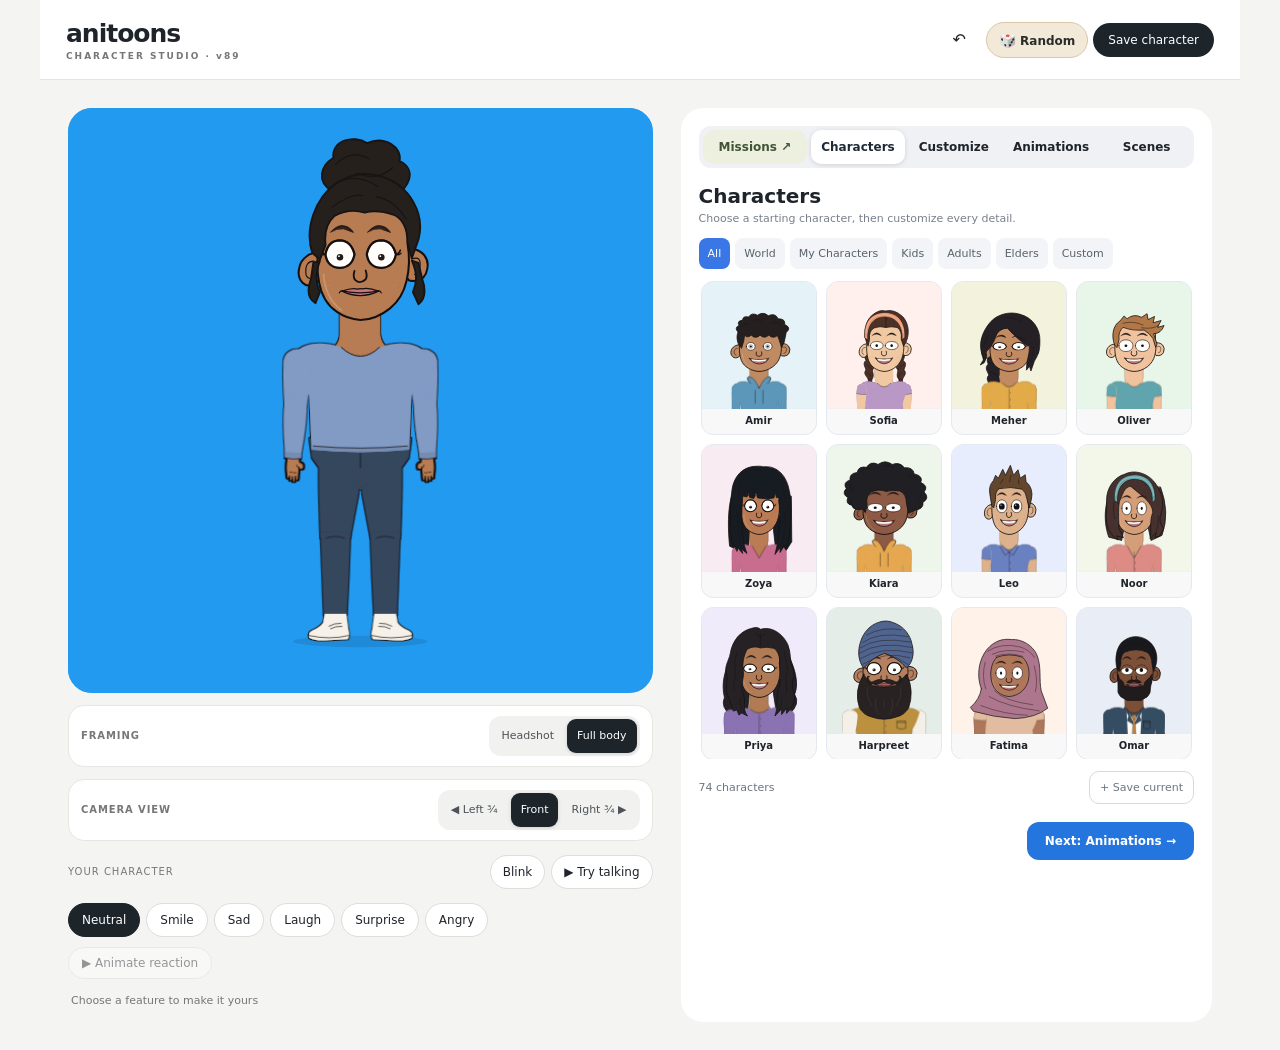
==== commit 2b9c03a3: "Replace mitten hands with mirrored fingered hand, fist and pointing poses" ====
--- a/index.html
+++ b/index.html
@@ -1061,7 +1061,10 @@
 
  if(t.rolled){const end=t.sleeve*230;a+=rigFill(`M-56 ${end-17} Q0 ${end-7} 56 ${end-17} L55 ${end+5} Q0 ${end+17} -55 ${end+5}Z`,bodyShade(cloth,.12))+rigDetail(`M-55 ${end+5} Q0 ${end+17} 55 ${end+5}`,3);}
 
- a+=`<g transform="translate(0 ${BODY_RIG.upperArm})"><ellipse data-elbow-bridge cx="0" cy="0" rx="49" ry="47" fill="${t.sleeve===1?cloth:skin}"/><g data-rig-elbow>`+rigFill(fore,t.sleeve===1?cloth:skin)+(t.sleeve===1?rigFill('M-36 196 Q0 203 36 196 L35 220 Q0 227 -35 220Z',bodyShade(cloth,.09))+rigDetail('M-35 220 Q0 227 35 220',3):'')+`<g transform="translate(0 ${BODY_RIG.forearm})"><g data-rig-wrist>`+`<g data-hand-open display="none">${actionHandSvg('open','palm')}</g><g data-hand-point display="none">${actionHandSvg('point','palm')}</g><g data-hand-palm display="none">${actionHandSvg('relaxed','palm')}</g><g data-hand-relaxed>${actionHandSvg('relaxed',turn?'edge':'back')}</g><g data-hand-action display="none"></g>`+' </g></g></g></g></g></g>';
+ a+=`<g transform="translate(0 ${BODY_RIG.upperArm})"><ellipse data-elbow-bridge cx="0" cy="0" rx="49" ry="47" fill="${t.sleeve===1?cloth:skin}"/><g data-rig-elbow>`+rigFill(fore,t.sleeve===1?cloth:skin)+`<g transform="translate(0 ${BODY_RIG.forearm})"><g data-rig-wrist>`+`<g data-hand-open display="none">${actionHandSvg('open','palm')}</g><g data-hand-point display="none">${actionHandSvg('point','palm')}</g><g data-hand-palm display="none">${actionHandSvg('relaxed','palm')}</g><g data-hand-relaxed>${actionHandSvg('relaxed',turn?'edge':'back')}</g><g data-hand-action display="none"></g>`+
+ // Cuff is drawn on top of the hand to hide the wrist/sleeve seam.
+ (t.sleeve===1?`<g data-hand-cuff>${rigFill('M-36 -15 Q0 -11 36 -15 L35 11 Q0 18 -35 11Z',bodyShade(cloth,.09))}${rigDetail('M-35 11 Q0 18 35 11',3)}</g>`:'')+
+ ' </g></g></g></g></g></g>';
  return a;
 }
 function bodyCameraX(x,turn){
@@ -1169,31 +1172,38 @@
 }
 function armRigSnapshot(){return {version:3,proportions:bodyShapeProfile(),coordinateSpace:'nested local joint coordinates',body:BODY_RIG,garment:garmentDesign(),pose:restingBodyPose()};}
 
+// Shared, mirror-safe anatomical hands: wrist origin (0,0), thumb on inner edge.
+const HAND_REAL_PATH="M -12 0 C -15 8 -16 14 -16 20 C -22 22 -26 28 -26 34 C -26 40 -23 44 -19 43 C -16 42 -15 39 -15 36 C -16 44 -16 50 -15 58 C -15 66 -15 72 -14.5 76 C -14 80 -9.5 80 -9 76 C -8.6 72 -8.4 69 -8 66 C -8 72 -8 78 -7.5 82 C -7 86 -2.5 86 -2 82 C -1.6 77 -1.4 73 -1 68 C -1 74 -1 77 -0.5 79 C 0 83 4.5 83 5 79 C 5.4 74 5.6 71 6 66 C 6 68 6 70 6.5 72 C 7 75.5 11 75.5 11.5 72 C 12 69 12 66 12.5 62 C 14 52 15 40 14.5 28 C 14 16 13 7 12 0 Z";
+const HAND_FIST_PATH="M -12 0 C -15 8 -16 14 -16 22 C -17 32 -16 40 -12 45 C -10 49 -7 49 -6 46 C -4 50 -1 50 0 46 C 2 50 5 50 6 46 C 8 49 10 49 11 45 C 14 40 15 32 14.5 24 C 14 14 13 6 12 0 Z";
+const HAND_POINT_PATH="M -12 0 C -15 8 -16 14 -16 22 C -17 30 -16 36 -14 40 C -15 50 -15 62 -14.5 72 C -14 76 -9.5 76 -9 72 C -8.6 64 -8.5 54 -8 46 C -6 49 -3 49 -2 45 C 0 48 3 48 4 44 C 6 47 8 47 9 43 C 12 39 14 32 14.5 24 C 14 14 13 6 12 0 Z";
+const HAND_FOLDED_THUMB="M -15 24 C -20 26 -21 32 -17 35 C -13 38 -6 36 -3 33 C -1 31 -2 28 -5 28 C -9 28 -12 26 -15 24 Z";
 const HAND_POSES={
- open:{label:'Open fingers',d:'M-24 -12 H24 L29 22 L47 78 Q52 91 43 95 Q34 99 29 86 L17 52 L23 108 Q24 121 14 122 Q4 122 3 110 L-2 57 L-5 120 Q-6 132 -16 130 Q-25 129 -24 117 L-22 58 L-34 106 Q-37 118 -47 114 Q-55 111 -51 99 L-37 50 L-61 65 Q-72 72 -77 63 Q-82 54 -72 47 L-44 25 Q-28 14 -24 -12Z',detail:'M-37 40 Q-18 27 -5 34 M-37 40 Q-29 49 -37 55 M-22 59 L-24 72 M-2 57 L-1 71 M17 52 L20 65'},
- point:{label:'One finger',d:'M-24 -12 H24 Q25 4 33 19 Q47 22 44 38 L39 66 Q37 78 26 79 Q17 80 12 72 Q0 87 -12 77 Q-24 87 -34 74 L-37 54 L-43 118 Q-44 131 -54 129 Q-64 128 -62 115 L-54 40 Q-54 24 -42 15 Q-28 7 -24 -12Z',detail:'M-34 36 Q-10 23 26 32 Q37 38 29 46 L1 50 M-20 51 Q-3 62 16 57 M-13 67 Q0 73 12 69'},
+ open:{label:'Open fingers',d:HAND_REAL_PATH,detail:'M -15 40 C -12 38 -10 34 -10 30',anatomical:true},
+ point:{label:'One finger',d:HAND_POINT_PATH,detail:'M -8 46 C -2 48 4 47 9 43',anatomical:true,foldedThumb:true},
  victory:{label:'Victory',d:'M-24 -12 H24 Q29 6 35 22 Q45 28 42 43 L35 73 Q30 85 19 79 L12 72 Q1 87 -11 78 L-17 68 L-28 119 Q-31 132 -41 129 Q-51 126 -47 113 L-34 55 L-58 103 Q-64 115 -73 109 Q-81 104 -75 92 L-49 38 Q-43 21 -32 14Z',detail:'M-25 35 Q-2 25 29 35 M-18 49 Q2 58 23 50 M-10 64 Q2 70 13 64'},
  thumbsUp:{label:'Thumbs up',d:'M-24 -12 H24 L29 15 Q41 21 40 36 L35 77 Q32 90 20 91 H-15 Q-33 88 -37 74 L-39 45 L-53 75 Q-58 87 -68 83 Q-78 78 -72 66 L-57 27 Q-51 14 -39 15 L-29 22Z',detail:'M-23 35 Q3 25 30 35 M-22 50 Q3 43 30 51 M-20 66 Q4 59 27 67 M-39 43 L-29 56'},
- fist:{label:'Fist',d:'M-24 -12 H24 L30 14 Q42 20 42 35 L38 67 Q35 82 20 84 H-20 Q-38 81 -42 65 L-47 40 Q-50 26 -39 20 L-28 19Z',detail:'M-31 31 Q-6 21 29 30 M-20 31 L-19 45 M-4 28 L-3 43 M13 28 L14 43 M-39 47 Q-20 36 -7 44 Q0 52 -8 58 L-25 64'},
+ fist:{label:'Fist',d:HAND_FIST_PATH,detail:'M -14 40 C -6 43 4 42 11 39',anatomical:true,foldedThumb:true},
  okay:{label:'OK',d:'M-24 -12 H24 L29 19 L48 80 Q52 92 42 96 Q32 99 28 86 L15 48 L21 108 Q22 120 12 121 Q2 121 1 109 L-4 56 L-7 111 Q-8 124 -18 122 Q-27 120 -25 108 L-23 70 Q-40 84 -55 72 Q-72 60 -63 44 Q-56 32 -41 35 L-31 40 Q-26 20 -24 -12Z M-42 48 Q-54 43 -55 55 Q-54 67 -43 65 Q-34 62 -37 54Z',detail:'M-23 70 Q-14 62 -5 66 M-37 45 Q-28 43 -22 51',evenodd:true},
  pinch:{label:'Pinch',d:'M-24 -12 H24 Q27 7 36 23 Q48 32 42 49 L35 70 Q29 82 18 76 Q6 88 -6 78 Q-19 88 -30 77 L-39 57 Q-55 69 -65 57 Q-74 43 -61 31 Q-51 23 -41 30 L-34 36 Q-35 22 -28 18Z M-42 42 Q-50 33 -56 40 Q-61 47 -54 51 Q-47 55 -42 47Z',detail:'M-31 41 Q-5 27 28 39 M-20 56 Q1 64 22 56 M-11 70 L13 70',evenodd:true},
- relaxed:{label:'Relaxed',d:'M-28 -12 H28 Q29 8 35 27 C42 48 41 73 34 91 Q29 102 22 96 Q18 92 21 83 L23 65 L18 100 Q16 112 7 110 Q0 108 2 98 L6 72 L0 110 Q-2 120 -11 117 Q-18 115 -15 104 L-9 75 L-19 108 Q-22 117 -30 113 Q-37 110 -32 98 L-23 67 Q-30 73 -37 65 Q-45 54 -41 40 L-35 19 Q-29 8 -28 -12Z',detail:'M-27 41 Q-9 32 13 41 M-23 65 Q-18 58 -9 60 M-9 75 L-12 87 M6 72 L3 85 M23 65 L21 77'},
+ relaxed:{label:'Relaxed',d:HAND_REAL_PATH,detail:'M -15 40 C -12 38 -10 34 -10 30 M -9 55 C -7 57 -5 57 -3 55 M 0 54 C 2 56 4 56 6 54',anatomical:true},
  palmUp:{label:'Offering palm',d:'M-24 -12 H24 Q23 10 31 27 L41 69 Q44 81 34 83 Q24 85 21 73 L14 49 L17 96 Q18 108 8 109 Q-2 109 -3 98 L-7 52 L-12 101 Q-14 114 -24 111 Q-33 108 -30 97 L-22 50 L-35 87 Q-39 98 -48 93 Q-56 88 -51 78 L-36 42 L-57 49 Q-70 53 -73 43 Q-76 33 -64 29 L-42 19 Q-28 11 -24 -12Z',detail:'M-34 35 Q-16 22 1 31 M-34 35 Q-25 46 -23 51 M-16 54 Q0 46 15 53'}
 };
 state.handPose='auto';state.handSurface='auto';
 catalogs.handPose={auto:'Automatic',...Object.fromEntries(Object.entries(HAND_POSES).map(([k,v])=>[k,v.label]))};catalogs.handSurface={auto:'Automatic',palm:'Palm',back:'Back',edge:'Side',up:'Palm up'};
 function actionHandSvg(pose='relaxed',view='palm'){
  const h=HAND_POSES[pose]||HAND_POSES.relaxed;
- const back=view==='back',up=view==='up',edge=view==='edge',sx=(back||up?-1:1)*(edge?.48:1);
- const crease=back?'M-23 41 Q0 31 25 41 M-12 51 L-10 62 M8 50 L10 61':h.detail;
- return `<g data-action-hand="${pose}" data-hand-surface="${view}" transform="scale(${sx*1.12} 1.08)"><path d="${h.d}" fill="url(#skinFill)" fill-rule="${h.evenodd?'evenodd':'nonzero'}"/>${rigDetail(crease,3)}</g>`;
-}
+ const anatomical=!!h.anatomical,back=view==='back',edge=view==='edge';
+ // Parent arm transform supplies the sole left/right mirror; do not flip on back view.
+ const width=anatomical?1.9:1.12,height=anatomical?1.28:1.08;
+ const scaleX=width*(edge?.8:1);
+ const crease=back?(anatomical?'M -9 49 Q -4 51 0 49 M 2 48 Q 6 50 9 48':'M-23 41 Q0 31 25 41 M-12 51 L-10 62 M8 50 L10 61'):h.detail;
+ const outline=anatomical?' stroke="#15100f" stroke-width="2.5" stroke-linejoin="round"':'';
+ const thumb=h.foldedThumb?`<path d="${HAND_FOLDED_THUMB}" fill="url(#skinFill)" stroke="#15100f" stroke-width="2.5" stroke-linejoin="round"/>`:'';
+ return `<g data-action-hand="${pose}" data-hand-surface="${view}" transform="scale(${scaleX} ${height})"><path d="${h.d}" fill="url(#skinFill)" fill-rule="${h.evenodd?'evenodd':'nonzero'}"${outline}/>${thumb}${rigDetail(crease,anatomical?2:3)}</g>`;
+}
+// Thumbnails and rigs share exactly the same silhouette rather than drifting assets.
 function proportionalHandSvg(x=0,y=0,scale=1,pose='open'){
- // Shared cartoon hand family: broad palm, tapered wrist, grouped rounded fingers.
- const open='M-25 -12 L25 -12 C24 8 32 24 35 42 L48 91 Q51 104 42 108 Q32 111 28 98 L18 65 L23 119 Q24 132 14 133 Q4 133 3 121 L-2 70 L-5 130 Q-6 142 -17 140 Q-26 138 -25 126 L-23 71 L-34 119 Q-37 131 -47 126 Q-55 122 -51 110 L-37 63 L-62 79 Q-73 85 -79 76 Q-84 67 -73 59 L-45 35 Q-28 19 -25 -12Z';
- const point='M-25 -12 L25 -12 Q25 6 33 22 Q48 28 44 44 L39 74 Q37 86 26 87 Q17 88 12 80 Q0 95 -12 85 Q-24 95 -34 82 L-37 62 L-43 126 Q-44 139 -55 137 Q-65 135 -62 122 L-54 47 Q-54 31 -42 21 Q-28 11 -25 -12Z';
- const detail=pose==='point'?'M-34 43 Q-10 29 26 40 Q37 46 29 54 L1 58 M-20 59 Q-3 70 16 65 M-13 75 Q0 81 12 77':'M-38 45 Q-19 32 -5 40 M-38 45 Q-30 56 -37 63 M-23 70 L-25 85 M-2 70 L-1 85 M18 65 L21 80';
- return `<g data-proportional-hand="${pose}" transform="translate(${x} ${y}) scale(${scale})">${rigFill(pose==='point'?point:open,'url(#skinFill)')}${rigDetail(detail,3.5)}</g>`;
+ return `<g data-proportional-hand="${pose}" transform="translate(${x} ${y}) scale(${scale})">${actionHandSvg(pose,'palm')}</g>`;
 }
 
 function applyFraming(){
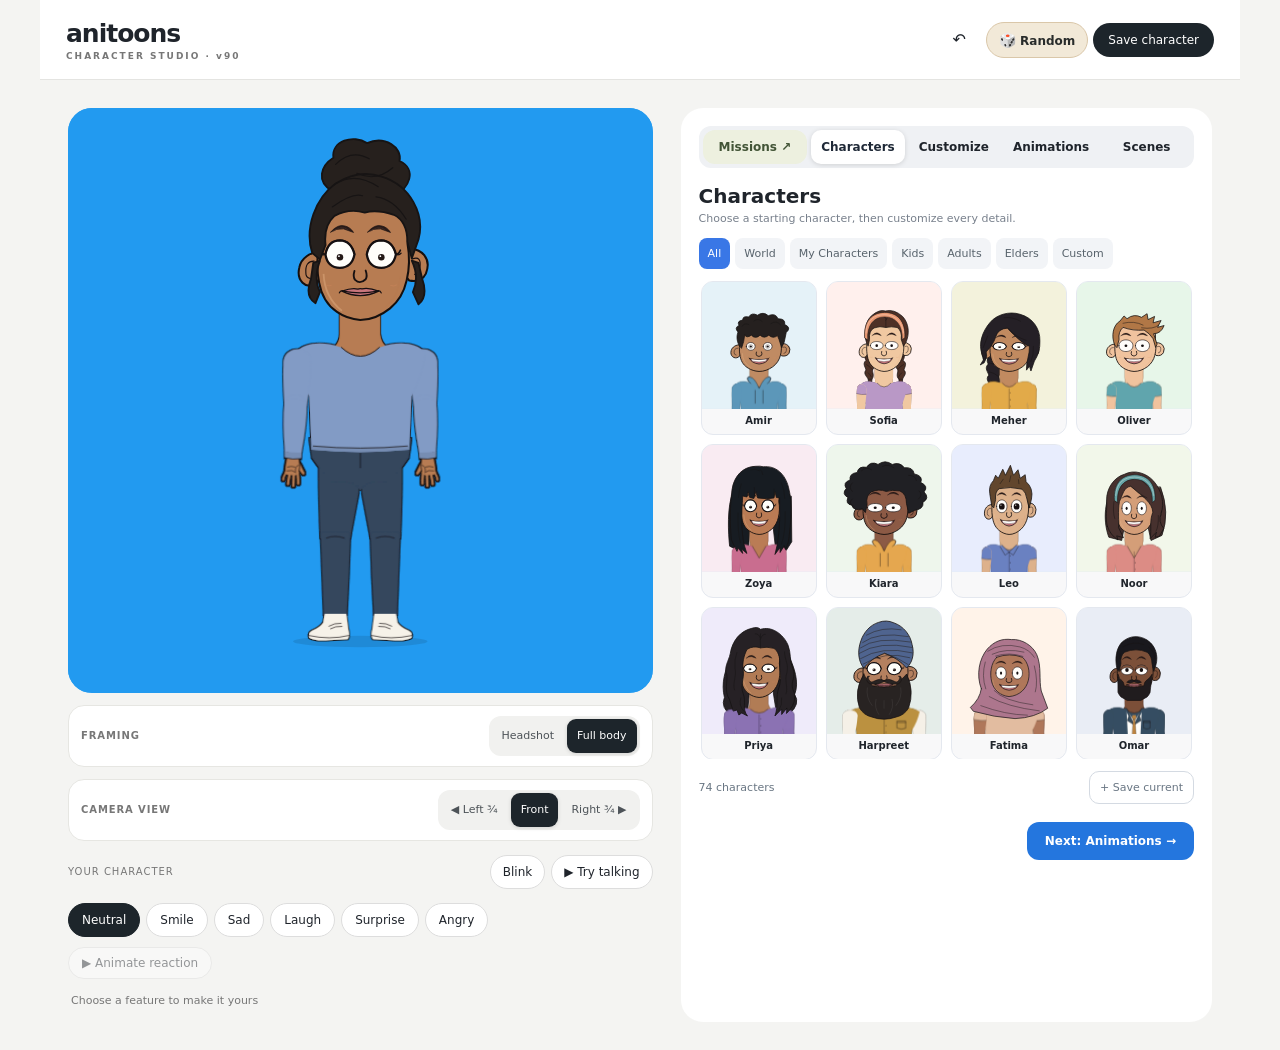
==== commit 58bec61d: "Redraw nine hand gestures with distinct fingers and consistent wrist proportions" ====
--- a/index.html
+++ b/index.html
@@ -1,4 +1,4 @@
-<!DOCTYPE html><html lang="en"><head><meta charset="utf-8"><meta name="viewport" content="width=device-width,initial-scale=1"><meta name="theme-color" content="#161b23"><title>Anitoons · Character Studio v89</title>
+<!DOCTYPE html><html lang="en"><head><meta charset="utf-8"><meta name="viewport" content="width=device-width,initial-scale=1"><meta name="theme-color" content="#161b23"><title>Anitoons · Character Studio v90</title>
 <style>
 :root{font-family:system-ui,-apple-system,"Segoe UI",sans-serif;color-scheme:dark;--line:#394454;--card:#1d2632;--text:#eef2fa;--muted:#acbad0;--accent:#168eea}*{box-sizing:border-box}body{margin:0;background:#10151e;color:var(--text)}header{padding:19px clamp(16px,4vw,30px);border-bottom:1px solid var(--line)}h1{font-size:clamp(21px,4vw,27px);letter-spacing:-.045em;margin:0 0 5px}header p{margin:0;color:var(--muted);font-size:13px;line-height:1.5}.pill{font-size:11px;display:inline-flex;padding:5px 9px;color:#f9cd91;border:1px solid #6d5632;border-radius:30px;margin-top:9px}.layout{max-width:1210px;margin:auto;padding:14px;display:grid;grid-template-columns:minmax(0,1.07fr) minmax(335px,.93fr);gap:15px}.card{background:var(--card);border:1px solid var(--line);border-radius:18px;padding:14px;min-width:0}.stage{width:100%;aspect-ratio:1;overflow:hidden;border-radius:15px;position:relative;background:#229af0}.stage svg{width:100%;height:100%;display:block}.toolbar,.tabs{display:flex;gap:8px;flex-wrap:wrap;margin-top:12px}.btn,.tab,.choice{font:inherit;color:#f1f5fb;background:#293646;border:1px solid #47566b;border-radius:11px;padding:10px 12px;cursor:pointer;touch-action:manipulation}.btn.primary,.tab[aria-selected=true]{background:#126eb9;border-color:#66b9f9}.choice[aria-pressed=true]{background:#164b77;border-color:#5cbaff;box-shadow:inset 0 0 0 1px #2f8ec9}.btn:focus-visible,.tab:focus-visible,.choice:focus-visible{outline:3px solid #ffba63;outline-offset:2px}.toolbar{margin-bottom:12px}.tab{font-size:13px;padding:9px 10px}.status{color:var(--muted);font-size:12px;line-height:1.5}.status b{color:white}h2{font-size:19px;margin:0 0 8px}h3{font-size:15px;margin:15px 0 10px}.choices{display:grid;grid-template-columns:repeat(3,minmax(0,1fr));gap:8px;margin-top:10px}.choice{min-width:0;display:flex;min-height:86px;flex-direction:column;align-items:center;justify-content:center;gap:5px;padding:7px 4px;font-size:12px}.choice svg{height:47px;width:100%;max-width:112px}.choice b{line-height:1.2}.hint{color:var(--muted);font-size:12px;line-height:1.6;margin:12px 0}.fourup{display:grid;grid-template-columns:repeat(4,1fr);gap:7px}.mini{background:#1895f0;border-radius:9px;overflow:hidden;aspect-ratio:1}.mini svg{width:100%;height:100%}.miniLabel{text-align:center;color:var(--muted);font-size:12px}.row{display:flex;justify-content:space-between;align-items:center;gap:12px}.tag{font-size:11px;color:#f6cd91}.sliders{display:grid;grid-template-columns:repeat(2,1fr);gap:12px;margin:13px 0}.sliders label{font-size:12px;color:var(--muted)}.sliders input{width:100%;accent-color:#3aa2fd;margin:11px 0 3px}.notes{border-top:1px solid #394454;padding-top:12px;margin-top:16px;font-size:12px;color:var(--muted);line-height:1.6} .swatch{height:15px;width:15px;border:2px solid #fff;border-radius:50%;display:inline-block;vertical-align:middle;margin:0 2px}.compact{font-size:12px;color:var(--muted)}.footer{padding:0 18px 20px;text-align:center;color:#718198;font-size:11px}@media(max-width:800px){.layout{grid-template-columns:1fr;padding:10px}.card{padding:11px}.stage{max-width:590px;margin:auto}.btn{padding:10px}.fourup{gap:6px}.choices{grid-template-columns:repeat(3,1fr)}}
 
@@ -74,7 +74,7 @@
 .animation-navigation{display:flex;justify-content:flex-end;margin-top:18px;gap:8px}.animation-navigation button,.animation-transport button{border:1px solid #dce1e8;background:white;padding:12px 18px;border-radius:12px;font-size:12px}.animation-navigation .next-animation{background:#2476de;color:white;border:0;font-weight:650}.animation-grid{display:grid;grid-template-columns:repeat(3,minmax(0,1fr));gap:10px;margin:20px 0;max-height:480px;overflow-y:auto;overscroll-behavior:contain;padding:2px;scrollbar-width:thin}.animation-card{border:1px solid #e2e7ee;border-radius:14px;background:#f7f9fc;min-height:102px;padding:14px 7px;display:flex;flex-direction:column;align-items:center;gap:7px}.animation-card[aria-pressed=true]{background:#eaf2ff;border-color:#2476de;box-shadow:0 0 0 1px #2476de}.animation-card .animation-icon{font-size:27px}.animation-card strong{font-size:12px}.animation-card small{font-size:10px;color:#68717d}.animation-transport{display:flex;align-items:center;gap:10px;flex-wrap:wrap;border-top:1px solid #e4e8ef;padding-top:16px}.animation-transport label{font-size:12px}.animation-status{font-size:12px;color:#68717d;line-height:1.5;min-height:36px}.animating-screen .expressions,.animating-screen .reactionControl,.animating-screen .camera-row:has([data-framing]),.animating-screen #blinkPreview,.animating-screen #talkPreview{display:none}.studio-switch{flex-wrap:wrap}.animation-heading{font-size:21px;margin:16px 0 7px}.animation-subtitle{font-size:12px;line-height:1.5;color:#68717d;margin:0}
 @media(max-width:700px){.animation-grid{gap:7px;margin:14px 0}.animation-card{min-height:90px;padding:10px 4px}.animation-card small{font-size:9px}.animation-navigation{position:sticky;bottom:0;background:white;padding:12px 0 4px;z-index:2}.animation-grid{max-height:390px;overflow:auto}}
 .preset-country{display:block;font-size:9px;color:#68717d;padding:0 3px 8px}.preset-card:has(.preset-country) .preset-name{padding-bottom:2px}.animation-framing{display:flex;align-items:center;gap:6px;margin:14px 0}.animation-framing button{border:1px solid #dce1e8;background:#fff;border-radius:9px;padding:8px 12px;font-size:11px}.animation-framing button[aria-pressed=true]{background:#2476de;color:white}.animation-card .animation-poster{display:block;width:100%;height:115px;border-radius:10px;overflow:hidden;background:#edf2ef}.animation-card .animation-poster svg{display:block;width:100%;height:100%;max-height:none}.animation-card{padding:7px 7px 11px;gap:5px;min-height:166px}.animation-card strong{font-size:11px}.animation-card small{font-size:9px}.animation-framing{flex-wrap:wrap}@media(max-width:480px){.animation-card .animation-poster{height:92px}.animation-card{min-height:142px}}.designs[data-feature="dress"] .design,.designs[data-feature="bottom"] .design{aspect-ratio:.76;border-radius:14px;padding:5px}.designs[data-feature="dress"] .design svg,.designs[data-feature="bottom"] .design svg{height:82%}</style></head><body>
-<header><h1>🎬 Anitoons · Character Studio v89</h1><p>v20 · simplified talking visemes + expression mouths</p><span class="pill">Single HTML · Offline · Editable SVG parts</span></header>
+<header><h1>🎬 Anitoons · Character Studio v90</h1><p>v20 · simplified talking visemes + expression mouths</p><span class="pill">Single HTML · Offline · Editable SVG parts</span></header>
 <main class="layout">
 <section class="card"><div class="stage" id="stage">
 <svg xmlns="http://www.w3.org/2000/svg" id="character" viewBox="0 0 1254 1254" role="img" aria-label="Anitoons layered character preview">
@@ -1087,11 +1087,8 @@
  }).replace(/<(?:circle|ellipse)\b[^>]*>/g,tag=>{const cx=tag.match(/ cx="([\d.-]+)"/),cy=tag.match(/ cy="([\d.-]+)"/);return cx&&cy?tag.replace(cx[0],` cx="${project(+cx[1],+cy[1])}"`):tag;});
 }
 
-function relaxedHandSvg(view='back'){
- const edge=view==='edge';
- const d=edge?'M-24 -12 H24 Q23 17 29 34 Q38 54 32 74 L23 110 Q20 121 11 118 Q3 116 5 104 L10 77 L0 101 Q-5 110 -13 104 Q-24 91 -25 72 L-28 42Z':'M-26 -12 H26 Q26 16 34 38 Q41 57 35 80 L26 115 Q23 126 14 122 Q8 119 10 110 L15 86 L7 121 Q4 132 -5 128 Q-12 125 -9 115 L-4 86 L-14 117 Q-18 126 -26 121 Q-31 118 -28 108 L-21 80 Q-27 90 -35 84 Q-44 76 -40 61 L-37 48 L-45 66 Q-50 76 -58 70 Q-64 65 -58 55 L-42 26 Q-29 14 -26 -12Z';
- return `<g data-hand-view="${view}">${rigFill(d,'url(#skinFill)')}${rigDetail(edge?'M20 47 Q26 60 18 80':'M-36 48 Q-22 37 -10 44 M-21 78 L-18 88 M-4 84 L-6 94 M15 84 L13 95',3)}</g>`;
-}
+function relaxedHandSvg(view='back'){return actionHandSvg('relaxed',view);}
+
 function rigLegSvg(side,pose,view){
  const p=bodyBottomProfile(),spread=pose==='wide'?70:pose==='straight'?-15:12,ankle=bodyAnkleX(pose),turn=cameraDirections[view]||0;
  const bare=!!p.length||p.skirt,skin='url(#skinFill)',c=state.trouserColour;
@@ -1172,36 +1169,56 @@
 }
 function armRigSnapshot(){return {version:3,proportions:bodyShapeProfile(),coordinateSpace:'nested local joint coordinates',body:BODY_RIG,garment:garmentDesign(),pose:restingBodyPose()};}
 
-// Shared, mirror-safe anatomical hands: wrist origin (0,0), thumb on inner edge.
-const HAND_REAL_PATH="M -12 0 C -15 8 -16 14 -16 20 C -22 22 -26 28 -26 34 C -26 40 -23 44 -19 43 C -16 42 -15 39 -15 36 C -16 44 -16 50 -15 58 C -15 66 -15 72 -14.5 76 C -14 80 -9.5 80 -9 76 C -8.6 72 -8.4 69 -8 66 C -8 72 -8 78 -7.5 82 C -7 86 -2.5 86 -2 82 C -1.6 77 -1.4 73 -1 68 C -1 74 -1 77 -0.5 79 C 0 83 4.5 83 5 79 C 5.4 74 5.6 71 6 66 C 6 68 6 70 6.5 72 C 7 75.5 11 75.5 11.5 72 C 12 69 12 66 12.5 62 C 14 52 15 40 14.5 28 C 14 16 13 7 12 0 Z";
-const HAND_FIST_PATH="M -12 0 C -15 8 -16 14 -16 22 C -17 32 -16 40 -12 45 C -10 49 -7 49 -6 46 C -4 50 -1 50 0 46 C 2 50 5 50 6 46 C 8 49 10 49 11 45 C 14 40 15 32 14.5 24 C 14 14 13 6 12 0 Z";
-const HAND_POINT_PATH="M -12 0 C -15 8 -16 14 -16 22 C -17 30 -16 36 -14 40 C -15 50 -15 62 -14.5 72 C -14 76 -9.5 76 -9 72 C -8.6 64 -8.5 54 -8 46 C -6 49 -3 49 -2 45 C 0 48 3 48 4 44 C 6 47 8 47 9 43 C 12 39 14 32 14.5 24 C 14 14 13 6 12 0 Z";
-const HAND_FOLDED_THUMB="M -15 24 C -20 26 -21 32 -17 35 C -13 38 -6 36 -3 33 C -1 31 -2 28 -5 28 C -9 28 -12 26 -15 24 Z";
+// Anatomical hand drawings in one wrist-local coordinate system. All poses use
+// the same palm, wrist and digit widths; only articulation changes.
+const HAND_REAL_PATH='M -25 -12 C -26 10 -32 28 -32 47 L-30 70 Q-24 82 -12 82 H19 Q32 79 33 64 L31 31 Q26 12 25 -12 Z';
+const HAND_FOLDED_THUMB='M-30 33 C-45 33 -49 45 -39 53 L-13 69 C-3 74 4 66 -3 59 L-23 43';
+const HAND_FIST_PATH=HAND_REAL_PATH;
+const HAND_POINT_PATH=HAND_REAL_PATH;
 const HAND_POSES={
- open:{label:'Open fingers',d:HAND_REAL_PATH,detail:'M -15 40 C -12 38 -10 34 -10 30',anatomical:true},
- point:{label:'One finger',d:HAND_POINT_PATH,detail:'M -8 46 C -2 48 4 47 9 43',anatomical:true,foldedThumb:true},
- victory:{label:'Victory',d:'M-24 -12 H24 Q29 6 35 22 Q45 28 42 43 L35 73 Q30 85 19 79 L12 72 Q1 87 -11 78 L-17 68 L-28 119 Q-31 132 -41 129 Q-51 126 -47 113 L-34 55 L-58 103 Q-64 115 -73 109 Q-81 104 -75 92 L-49 38 Q-43 21 -32 14Z',detail:'M-25 35 Q-2 25 29 35 M-18 49 Q2 58 23 50 M-10 64 Q2 70 13 64'},
- thumbsUp:{label:'Thumbs up',d:'M-24 -12 H24 L29 15 Q41 21 40 36 L35 77 Q32 90 20 91 H-15 Q-33 88 -37 74 L-39 45 L-53 75 Q-58 87 -68 83 Q-78 78 -72 66 L-57 27 Q-51 14 -39 15 L-29 22Z',detail:'M-23 35 Q3 25 30 35 M-22 50 Q3 43 30 51 M-20 66 Q4 59 27 67 M-39 43 L-29 56'},
- fist:{label:'Fist',d:HAND_FIST_PATH,detail:'M -14 40 C -6 43 4 42 11 39',anatomical:true,foldedThumb:true},
- okay:{label:'OK',d:'M-24 -12 H24 L29 19 L48 80 Q52 92 42 96 Q32 99 28 86 L15 48 L21 108 Q22 120 12 121 Q2 121 1 109 L-4 56 L-7 111 Q-8 124 -18 122 Q-27 120 -25 108 L-23 70 Q-40 84 -55 72 Q-72 60 -63 44 Q-56 32 -41 35 L-31 40 Q-26 20 -24 -12Z M-42 48 Q-54 43 -55 55 Q-54 67 -43 65 Q-34 62 -37 54Z',detail:'M-23 70 Q-14 62 -5 66 M-37 45 Q-28 43 -22 51',evenodd:true},
- pinch:{label:'Pinch',d:'M-24 -12 H24 Q27 7 36 23 Q48 32 42 49 L35 70 Q29 82 18 76 Q6 88 -6 78 Q-19 88 -30 77 L-39 57 Q-55 69 -65 57 Q-74 43 -61 31 Q-51 23 -41 30 L-34 36 Q-35 22 -28 18Z M-42 42 Q-50 33 -56 40 Q-61 47 -54 51 Q-47 55 -42 47Z',detail:'M-31 41 Q-5 27 28 39 M-20 56 Q1 64 22 56 M-11 70 L13 70',evenodd:true},
- relaxed:{label:'Relaxed',d:HAND_REAL_PATH,detail:'M -15 40 C -12 38 -10 34 -10 30 M -9 55 C -7 57 -5 57 -3 55 M 0 54 C 2 56 4 56 6 54',anatomical:true},
- palmUp:{label:'Offering palm',d:'M-24 -12 H24 Q23 10 31 27 L41 69 Q44 81 34 83 Q24 85 21 73 L14 49 L17 96 Q18 108 8 109 Q-2 109 -3 98 L-7 52 L-12 101 Q-14 114 -24 111 Q-33 108 -30 97 L-22 50 L-35 87 Q-39 98 -48 93 Q-56 88 -51 78 L-36 42 L-57 49 Q-70 53 -73 43 Q-76 33 -64 29 L-42 19 Q-28 11 -24 -12Z',detail:'M-34 35 Q-16 22 1 31 M-34 35 Q-25 46 -23 51 M-16 54 Q0 46 15 53'}
+ open:{label:'Open fingers',fingers:[[-43,124],[-15,137],[17,130],[44,110]],thumb:'spread'},
+ relaxed:{label:'Relaxed',fingers:[[-29,121],[-8,132],[16,126],[38,108]],thumb:'relaxed'},
+ palmUp:{label:'Offering palm',fingers:[[-40,119],[-12,130],[18,124],[43,105]],thumb:'spread'},
+ point:{label:'One finger',fingers:[[-30,137],[-8,77],[12,78],[31,72]],thumb:'folded'},
+ victory:{label:'Victory',fingers:[[-48,132],[2,140],[14,78],[32,72]],thumb:'folded'},
+ thumbsUp:{label:'Thumbs up',fingers:[[-23,83],[-5,87],[14,84],[32,76]],thumb:'raised'},
+ fist:{label:'Fist',fingers:[[-24,83],[-6,88],[13,85],[31,77]],thumb:'folded'},
+ okay:{label:'OK',fingers:[[-39,83],[-12,136],[19,129],[46,110]],thumb:'ring'},
+ pinch:{label:'Pinch',fingers:[[-44,92],[-7,82],[13,81],[32,74]],thumb:'pinch'}
 };
 state.handPose='auto';state.handSurface='auto';
 catalogs.handPose={auto:'Automatic',...Object.fromEntries(Object.entries(HAND_POSES).map(([k,v])=>[k,v.label]))};catalogs.handSurface={auto:'Automatic',palm:'Palm',back:'Back',edge:'Side',up:'Palm up'};
 function actionHandSvg(pose='relaxed',view='palm'){
- const h=HAND_POSES[pose]||HAND_POSES.relaxed;
- const anatomical=!!h.anatomical,back=view==='back',edge=view==='edge';
- // Parent arm transform supplies the sole left/right mirror; do not flip on back view.
- const width=anatomical?1.9:1.12,height=anatomical?1.28:1.08;
- const scaleX=width*(edge?.8:1);
- const crease=back?(anatomical?'M -9 49 Q -4 51 0 49 M 2 48 Q 6 50 9 48':'M-23 41 Q0 31 25 41 M-12 51 L-10 62 M8 50 L10 61'):h.detail;
- const outline=anatomical?' stroke="#15100f" stroke-width="2.5" stroke-linejoin="round"':'';
- const thumb=h.foldedThumb?`<path d="${HAND_FOLDED_THUMB}" fill="url(#skinFill)" stroke="#15100f" stroke-width="2.5" stroke-linejoin="round"/>`:'';
- return `<g data-action-hand="${pose}" data-hand-surface="${view}" transform="scale(${scaleX} ${height})"><path d="${h.d}" fill="url(#skinFill)" fill-rule="${h.evenodd?'evenodd':'nonzero'}"${outline}/>${thumb}${rigDetail(crease,anatomical?2:3)}</g>`;
-}
-// Thumbnails and rigs share exactly the same silhouette rather than drifting assets.
+ const h=HAND_POSES[pose]||HAND_POSES.relaxed,back=view==='back';
+ const ink='#161011',skin='url(#skinFill)';
+ const fill=d=>`<path d="${d}" fill="${skin}" stroke="${ink}" stroke-width="3.2" stroke-linecap="round" stroke-linejoin="round"/>`;
+ // Narrow finger silhouettes and splayed tips leave actual background between
+ // fingers, including under the body's shared 4.4-unit ink outline filter.
+ let art='';
+ h.fingers.forEach(([x,y],i)=>{
+  const root=-24+i*17,w=i===3?6:7,bend=y<95?5:0;
+  art+=fill(`M${root-w} 60 C${root-w-1} 82 ${x-w-bend} ${y-25} ${x-w} ${y-7} C${x-w} ${y+3} ${x+w} ${y+3} ${x+w} ${y-7} C${x+w+bend} ${y-25} ${root+w} 81 ${root+w} 60 Z`);
+ });
+ const thumb={
+  spread:'M-26 23 C-37 28 -43 41 -53 49 L-66 60 C-76 69 -66 79 -57 73 L-35 58 L-20 51 Z',
+  relaxed:'M-27 26 C-37 31 -40 43 -47 53 L-55 66 C-61 77 -49 83 -43 74 L-28 58 L-19 47 Z',
+  raised:'M-29 26 C-41 26 -47 41 -51 56 L-64 103 C-67 116 -54 120 -49 109 L-30 70 L-18 47 Z',
+  ring:'M-27 31 C-48 34 -63 49 -61 65 C-59 82 -38 91 -28 81 C-22 74 -27 67 -34 70 C-44 75 -53 67 -47 58 L-22 47 Z',
+  pinch:'M-29 30 C-45 35 -56 51 -56 67 L-54 86 C-53 96 -40 97 -39 86 L-38 66 L-21 49 Z'
+ };
+ if(thumb[h.thumb])art+=fill(thumb[h.thumb]);
+ // Cover finger roots with the palm, then draw only its side contour. No
+ // transverse seam across the knuckles and no doubled lines at the wrist.
+ art+=`<path d="${HAND_REAL_PATH}" fill="${skin}" stroke="none"/>`;
+ art+=rigDetail('M-25 -12 C-26 10 -32 28 -32 47 L-30 65 M25 -12 C26 12 31 31 33 52 L32 67',3.2);
+ if(h.thumb==='folded')art+=fill(HAND_FOLDED_THUMB);
+ const detail=back?'M-18 57 L-20 70 M-3 57 L-3 71 M13 56 L15 69':
+  'M-26 39 C-16 42 -12 53 -14 65 M-17 70 Q1 57 23 65 M-11 47 Q5 42 22 49';
+ art+=rigDetail(detail,2.3);
+ if(['folded','raised','pinch'].includes(h.thumb))art+=rigDetail('M-21 59 Q-16 53 -11 59 L-10 73 M-5 57 Q1 51 6 58 L7 73 M12 58 Q19 53 23 60 L24 71',2.3);
+ // Perspective compresses width only; never stretch fingers between poses.
+ return `<g data-action-hand="${pose}" data-hand-surface="${view}" transform="scale(${view==='edge'?.78:1} 1)">${art}</g>`;
+}
 function proportionalHandSvg(x=0,y=0,scale=1,pose='open'){
  return `<g data-proportional-hand="${pose}" transform="translate(${x} ${y}) scale(${scale})">${actionHandSvg(pose,'palm')}</g>`;
 }
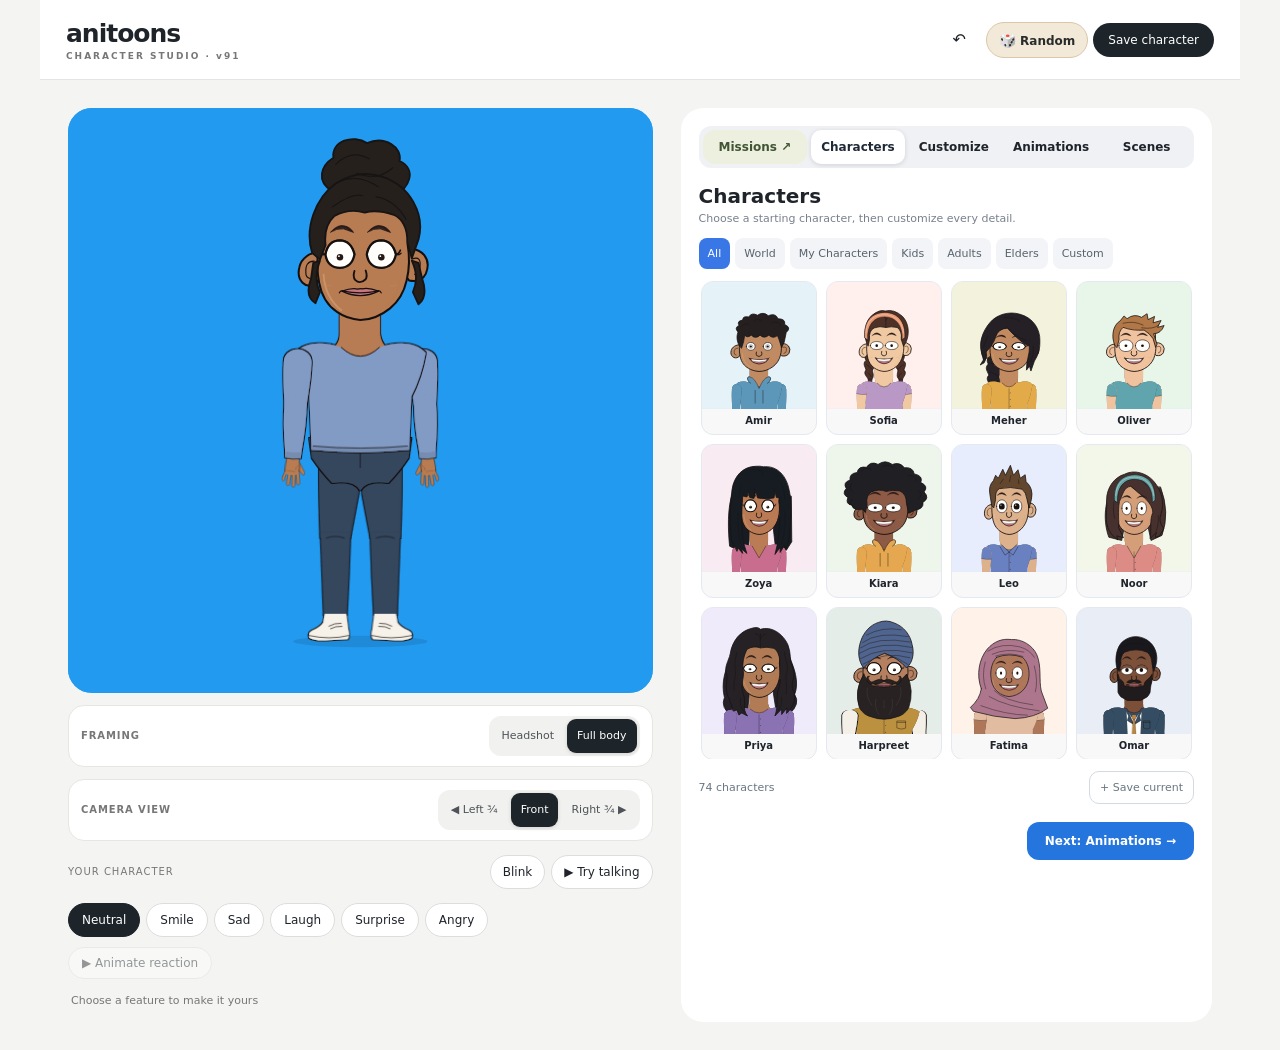
==== commit 4dfdd8a0: "Keep raised thumbs inward, lighten hand ink and expose individual finger pivots" ====
--- a/index.html
+++ b/index.html
@@ -1,4 +1,4 @@
-<!DOCTYPE html><html lang="en"><head><meta charset="utf-8"><meta name="viewport" content="width=device-width,initial-scale=1"><meta name="theme-color" content="#161b23"><title>Anitoons · Character Studio v90</title>
+<!DOCTYPE html><html lang="en"><head><meta charset="utf-8"><meta name="viewport" content="width=device-width,initial-scale=1"><meta name="theme-color" content="#161b23"><title>Anitoons · Character Studio v91</title>
 <style>
 :root{font-family:system-ui,-apple-system,"Segoe UI",sans-serif;color-scheme:dark;--line:#394454;--card:#1d2632;--text:#eef2fa;--muted:#acbad0;--accent:#168eea}*{box-sizing:border-box}body{margin:0;background:#10151e;color:var(--text)}header{padding:19px clamp(16px,4vw,30px);border-bottom:1px solid var(--line)}h1{font-size:clamp(21px,4vw,27px);letter-spacing:-.045em;margin:0 0 5px}header p{margin:0;color:var(--muted);font-size:13px;line-height:1.5}.pill{font-size:11px;display:inline-flex;padding:5px 9px;color:#f9cd91;border:1px solid #6d5632;border-radius:30px;margin-top:9px}.layout{max-width:1210px;margin:auto;padding:14px;display:grid;grid-template-columns:minmax(0,1.07fr) minmax(335px,.93fr);gap:15px}.card{background:var(--card);border:1px solid var(--line);border-radius:18px;padding:14px;min-width:0}.stage{width:100%;aspect-ratio:1;overflow:hidden;border-radius:15px;position:relative;background:#229af0}.stage svg{width:100%;height:100%;display:block}.toolbar,.tabs{display:flex;gap:8px;flex-wrap:wrap;margin-top:12px}.btn,.tab,.choice{font:inherit;color:#f1f5fb;background:#293646;border:1px solid #47566b;border-radius:11px;padding:10px 12px;cursor:pointer;touch-action:manipulation}.btn.primary,.tab[aria-selected=true]{background:#126eb9;border-color:#66b9f9}.choice[aria-pressed=true]{background:#164b77;border-color:#5cbaff;box-shadow:inset 0 0 0 1px #2f8ec9}.btn:focus-visible,.tab:focus-visible,.choice:focus-visible{outline:3px solid #ffba63;outline-offset:2px}.toolbar{margin-bottom:12px}.tab{font-size:13px;padding:9px 10px}.status{color:var(--muted);font-size:12px;line-height:1.5}.status b{color:white}h2{font-size:19px;margin:0 0 8px}h3{font-size:15px;margin:15px 0 10px}.choices{display:grid;grid-template-columns:repeat(3,minmax(0,1fr));gap:8px;margin-top:10px}.choice{min-width:0;display:flex;min-height:86px;flex-direction:column;align-items:center;justify-content:center;gap:5px;padding:7px 4px;font-size:12px}.choice svg{height:47px;width:100%;max-width:112px}.choice b{line-height:1.2}.hint{color:var(--muted);font-size:12px;line-height:1.6;margin:12px 0}.fourup{display:grid;grid-template-columns:repeat(4,1fr);gap:7px}.mini{background:#1895f0;border-radius:9px;overflow:hidden;aspect-ratio:1}.mini svg{width:100%;height:100%}.miniLabel{text-align:center;color:var(--muted);font-size:12px}.row{display:flex;justify-content:space-between;align-items:center;gap:12px}.tag{font-size:11px;color:#f6cd91}.sliders{display:grid;grid-template-columns:repeat(2,1fr);gap:12px;margin:13px 0}.sliders label{font-size:12px;color:var(--muted)}.sliders input{width:100%;accent-color:#3aa2fd;margin:11px 0 3px}.notes{border-top:1px solid #394454;padding-top:12px;margin-top:16px;font-size:12px;color:var(--muted);line-height:1.6} .swatch{height:15px;width:15px;border:2px solid #fff;border-radius:50%;display:inline-block;vertical-align:middle;margin:0 2px}.compact{font-size:12px;color:var(--muted)}.footer{padding:0 18px 20px;text-align:center;color:#718198;font-size:11px}@media(max-width:800px){.layout{grid-template-columns:1fr;padding:10px}.card{padding:11px}.stage{max-width:590px;margin:auto}.btn{padding:10px}.fourup{gap:6px}.choices{grid-template-columns:repeat(3,1fr)}}
 
@@ -74,7 +74,7 @@
 .animation-navigation{display:flex;justify-content:flex-end;margin-top:18px;gap:8px}.animation-navigation button,.animation-transport button{border:1px solid #dce1e8;background:white;padding:12px 18px;border-radius:12px;font-size:12px}.animation-navigation .next-animation{background:#2476de;color:white;border:0;font-weight:650}.animation-grid{display:grid;grid-template-columns:repeat(3,minmax(0,1fr));gap:10px;margin:20px 0;max-height:480px;overflow-y:auto;overscroll-behavior:contain;padding:2px;scrollbar-width:thin}.animation-card{border:1px solid #e2e7ee;border-radius:14px;background:#f7f9fc;min-height:102px;padding:14px 7px;display:flex;flex-direction:column;align-items:center;gap:7px}.animation-card[aria-pressed=true]{background:#eaf2ff;border-color:#2476de;box-shadow:0 0 0 1px #2476de}.animation-card .animation-icon{font-size:27px}.animation-card strong{font-size:12px}.animation-card small{font-size:10px;color:#68717d}.animation-transport{display:flex;align-items:center;gap:10px;flex-wrap:wrap;border-top:1px solid #e4e8ef;padding-top:16px}.animation-transport label{font-size:12px}.animation-status{font-size:12px;color:#68717d;line-height:1.5;min-height:36px}.animating-screen .expressions,.animating-screen .reactionControl,.animating-screen .camera-row:has([data-framing]),.animating-screen #blinkPreview,.animating-screen #talkPreview{display:none}.studio-switch{flex-wrap:wrap}.animation-heading{font-size:21px;margin:16px 0 7px}.animation-subtitle{font-size:12px;line-height:1.5;color:#68717d;margin:0}
 @media(max-width:700px){.animation-grid{gap:7px;margin:14px 0}.animation-card{min-height:90px;padding:10px 4px}.animation-card small{font-size:9px}.animation-navigation{position:sticky;bottom:0;background:white;padding:12px 0 4px;z-index:2}.animation-grid{max-height:390px;overflow:auto}}
 .preset-country{display:block;font-size:9px;color:#68717d;padding:0 3px 8px}.preset-card:has(.preset-country) .preset-name{padding-bottom:2px}.animation-framing{display:flex;align-items:center;gap:6px;margin:14px 0}.animation-framing button{border:1px solid #dce1e8;background:#fff;border-radius:9px;padding:8px 12px;font-size:11px}.animation-framing button[aria-pressed=true]{background:#2476de;color:white}.animation-card .animation-poster{display:block;width:100%;height:115px;border-radius:10px;overflow:hidden;background:#edf2ef}.animation-card .animation-poster svg{display:block;width:100%;height:100%;max-height:none}.animation-card{padding:7px 7px 11px;gap:5px;min-height:166px}.animation-card strong{font-size:11px}.animation-card small{font-size:9px}.animation-framing{flex-wrap:wrap}@media(max-width:480px){.animation-card .animation-poster{height:92px}.animation-card{min-height:142px}}.designs[data-feature="dress"] .design,.designs[data-feature="bottom"] .design{aspect-ratio:.76;border-radius:14px;padding:5px}.designs[data-feature="dress"] .design svg,.designs[data-feature="bottom"] .design svg{height:82%}</style></head><body>
-<header><h1>🎬 Anitoons · Character Studio v90</h1><p>v20 · simplified talking visemes + expression mouths</p><span class="pill">Single HTML · Offline · Editable SVG parts</span></header>
+<header><h1>🎬 Anitoons · Character Studio v91</h1><p>v20 · simplified talking visemes + expression mouths</p><span class="pill">Single HTML · Offline · Editable SVG parts</span></header>
 <main class="layout">
 <section class="card"><div class="stage" id="stage">
 <svg xmlns="http://www.w3.org/2000/svg" id="character" viewBox="0 0 1254 1254" role="img" aria-label="Anitoons layered character preview">
@@ -1056,17 +1056,22 @@
  const t=garmentTemplate(),skin='url(#skinFill)',cloth=t.sleeveColour||rigCloth();
  const upper='M-61 44 C-60 13 -30 -6 0 -6 C30 -6 60 13 61 44 C65 87 57 158 49 230 Q0 274 -49 230 C-57 158 -65 87 -61 44Z';
  const fore='M-49 -18 Q0 -42 49 -18 C53 47 47 117 38 181 Q36 200 35 218 H-35 Q-36 200 -38 181 C-47 117 -53 47 -49 -18Z';
- let a=`<g data-rig-arm="${side}" transform="translate(${armX} ${BODY_RIG.shoulderY+(turn&&side===turn?-9:0)}) scale(${side*depth*bodyShapeProfile().arm} 1)">`+`<ellipse data-shoulder-socket cx="0" cy="48" rx="62" ry="55" fill="${t.sleeve>0?cloth:skin}"/><g data-rig-shoulder>`+rigFill(upper,t.sleeve===1?cloth:skin);
+ let a=`<g data-rig-arm="${side}" transform="translate(${armX} ${BODY_RIG.shoulderY+(turn&&side===turn?-9:0)}) scale(${side*depth*bodyShapeProfile().arm} 1)">`+`<g filter="url(#sharedBodyInk)"><ellipse data-shoulder-socket cx="0" cy="48" rx="62" ry="55" fill="${t.sleeve>0?cloth:skin}"/><g data-rig-shoulder>`+rigFill(upper,t.sleeve===1?cloth:skin);
  if(t.sleeve>0&&t.sleeve<1){const end=t.sleeve*230,w=61-end*.027;a+=`<defs><clipPath id="sleeveCloth-${side}"><path d="M-90 -30 H90 V${end} Q0 ${end+18} -90 ${end}Z"/></clipPath></defs><g clip-path="url(#sleeveCloth-${side})">${rigFill(upper,cloth)}</g>`+rigDetail(`M${-w} ${end+3} Q0 ${end+15} ${w} ${end+3}`,3);}
 
  if(t.rolled){const end=t.sleeve*230;a+=rigFill(`M-56 ${end-17} Q0 ${end-7} 56 ${end-17} L55 ${end+5} Q0 ${end+17} -55 ${end+5}Z`,bodyShade(cloth,.12))+rigDetail(`M-55 ${end+5} Q0 ${end+17} 55 ${end+5}`,3);}
 
- a+=`<g transform="translate(0 ${BODY_RIG.upperArm})"><ellipse data-elbow-bridge cx="0" cy="0" rx="49" ry="47" fill="${t.sleeve===1?cloth:skin}"/><g data-rig-elbow>`+rigFill(fore,t.sleeve===1?cloth:skin)+`<g transform="translate(0 ${BODY_RIG.forearm})"><g data-rig-wrist>`+`<g data-hand-open display="none">${actionHandSvg('open','palm')}</g><g data-hand-point display="none">${actionHandSvg('point','palm')}</g><g data-hand-palm display="none">${actionHandSvg('relaxed','palm')}</g><g data-hand-relaxed>${actionHandSvg('relaxed',turn?'edge':'back')}</g><g data-hand-action display="none"></g>`+
- // Cuff is drawn on top of the hand to hide the wrist/sleeve seam.
+ // Sleeve geometry keeps its continuous outline. Hands have their own light ink.
+ a+=`<g transform="translate(0 ${BODY_RIG.upperArm})"><ellipse data-elbow-bridge cx="0" cy="0" rx="49" ry="47" fill="${t.sleeve===1?cloth:skin}"/><g data-rig-elbow>${rigFill(fore,t.sleeve===1?cloth:skin)}</g></g></g></g>`;
+ // A parallel joint chain lets hands bypass the clothing outline filter while
+ // following precisely the same shoulder, elbow and wrist animation.
+ a+=`<g data-rig-shoulder><g transform="translate(0 ${BODY_RIG.upperArm})"><g data-rig-elbow><g transform="translate(0 ${BODY_RIG.forearm})"><g data-rig-wrist>`+
+ `<g data-hand-open display="none">${actionHandSvg('open','palm')}</g><g data-hand-point display="none">${actionHandSvg('point','palm')}</g><g data-hand-palm display="none">${actionHandSvg('relaxed','palm')}</g><g data-hand-relaxed>${actionHandSvg('relaxed',turn?'edge':'back')}</g><g data-hand-action display="none"></g>`+
  (t.sleeve===1?`<g data-hand-cuff>${rigFill('M-36 -15 Q0 -11 36 -15 L35 11 Q0 18 -35 11Z',bodyShade(cloth,.09))}${rigDetail('M-35 11 Q0 18 35 11',3)}</g>`:'')+
- ' </g></g></g></g></g></g>';
+ '</g></g></g></g></g></g>';
  return a;
 }
+
 function bodyCameraX(x,turn){
  const u=x-627;return turn?627+turn*52+.84*u-turn*.20*(Math.sqrt(u*u+6400)-80):x;
 }
@@ -1112,7 +1117,7 @@
  // Follow the curved garment edge and keep a generous hidden underlap.
  const lower='translate(0 1450) scale(1 .92) translate(0 -1450)';
  const filter='<defs><filter id="sharedBodyInk" x="-30%" y="-30%" width="160%" height="160%"><feMorphology in="SourceAlpha" operator="dilate" radius="4.4" result="edge"/><feFlood flood-color="#161011"/><feComposite in2="edge" operator="in"/><feMerge><feMergeNode/><feMergeNode in="SourceGraphic"/></feMerge></filter></defs>';
- return filter+`<g data-body-rig="1" data-garment="${Object.hasOwn(WARDROBE,state.shirt)?state.shirt:'crew'}" transform="matrix(${sx} 0 0 1 ${shift} 0)">`+(full?'<ellipse cx="627" cy="2239.36" rx="300" ry="24" fill="#102b42" opacity=".14"/>':'')+`<g data-body-shape="${state.bodyType||'classic'}" transform="translate(0 2239.36) scale(1 ${bodyHeight(full)}) translate(0 -2239.36)"><g filter="url(#sharedBodyInk)">`+(full?`<defs><clipPath id="garmentLegClip"><path data-leg-occlusion d="${garmentLegClipPath(0,view)}"/></clipPath></defs><g clip-path="url(#garmentLegClip)"><g data-lower-body transform="${lower}">${rigLegSvg(far,pose,view)+rigLegSvg(near,pose,view)}</g></g>`:'')+(full?`<g data-rig-pelvis transform="${lower}">`+bodySurfaceSvg(rigFill(pelvis,state.trouserColour)+rigDetail('M627 1450 V1515',3),turn)+'</g>':'')+(full&&bottomProfile().skirt?`<g data-moving-garment data-cloth-hem="${bottomProfile().hem}">${bodySurfaceSvg(bottomSkirtSvg(),turn)}</g>`:'')+rigArmSvg(far,view)+`<g data-moving-garment data-cloth-hem="${garmentTemplate().hem}">${bodySurfaceSvg(garmentBodiceSvg(),turn)}</g>`+rigArmSvg(near,view)+'</g></g></g>';
+ return filter+`<g data-body-rig="1" data-garment="${Object.hasOwn(WARDROBE,state.shirt)?state.shirt:'crew'}" transform="matrix(${sx} 0 0 1 ${shift} 0)">`+(full?'<ellipse cx="627" cy="2239.36" rx="300" ry="24" fill="#102b42" opacity=".14"/>':'')+`<g data-body-shape="${state.bodyType||'classic'}" transform="translate(0 2239.36) scale(1 ${bodyHeight(full)}) translate(0 -2239.36)"><g>`+(full?`<defs><clipPath id="garmentLegClip"><path data-leg-occlusion d="${garmentLegClipPath(0,view)}"/></clipPath></defs><g filter="url(#sharedBodyInk)" clip-path="url(#garmentLegClip)"><g data-lower-body transform="${lower}">${rigLegSvg(far,pose,view)+rigLegSvg(near,pose,view)}</g></g>`:'')+(full?`<g filter="url(#sharedBodyInk)" data-rig-pelvis transform="${lower}">`+bodySurfaceSvg(rigFill(pelvis,state.trouserColour)+rigDetail('M627 1450 V1515',3),turn)+'</g>':'')+(full&&bottomProfile().skirt?`<g filter="url(#sharedBodyInk)" data-moving-garment data-cloth-hem="${bottomProfile().hem}">${bodySurfaceSvg(bottomSkirtSvg(),turn)}</g>`:'')+rigArmSvg(far,view)+`<g filter="url(#sharedBodyInk)" data-moving-garment data-cloth-hem="${garmentTemplate().hem}">${bodySurfaceSvg(garmentBodiceSvg(),turn)}</g>`+rigArmSvg(near,view)+'</g></g></g>';
 }
 function torsoSvg(){return bodyRigSvg(state.pose,'front',false);}
 function standingBodyCompositeSvg(pose=state.pose,view=cameraView){return bodyRigSvg(pose,view,true);}
@@ -1148,9 +1153,16 @@
   target.setAttribute('display','inline');
   if(target.dataset.signature!==signature){target.innerHTML=actionHandSvg(pose,spec.view||'palm');target.dataset.signature=signature;}
   const turn=cameraDirections[cameraView]||0,depth=turn&&spec.view!=='edge'?(side===turn?.84:.96):1;
-  target.setAttribute('transform',`rotate(${spec.roll||0}) scale(${depth} 1)`);
-  for(const [i,j] of ['shoulder','elbow','wrist'].entries())arm.querySelector('[data-rig-'+j+']').setAttribute('transform',`rotate(${angles[i]} ${j==='shoulder'?'0 48':'0 0'})`);
- }
+  const facing=handFacingScale(angles,spec.roll||0);
+  target.setAttribute('transform',`rotate(${spec.roll||0}) scale(${depth*facing} 1)`);
+  for(const [i,j] of ['shoulder','elbow','wrist'].entries())arm.querySelectorAll('[data-rig-'+j+']').forEach(joint=>joint.setAttribute('transform',`rotate(${angles[i]} ${j==='shoulder'?'0 48':'0 0'})`));
+ }
+}
+// Follow palm orientation continuously through a side-on turn at horizontal.
+// The arm supplies left/right mirroring; this turn keeps raised thumbs inward.
+function handFacingScale(angles,roll=0){
+ const angle=(angles.reduce((sum,v)=>sum+v,0)+roll)*Math.PI/180;
+ return Math.tanh(8*Math.cos(angle))/Math.tanh(8);
 }
 function restingBodyPose(){
  const poses={left:[-3,0,0],right:[-3,0,0]};
@@ -1190,14 +1202,13 @@
 catalogs.handPose={auto:'Automatic',...Object.fromEntries(Object.entries(HAND_POSES).map(([k,v])=>[k,v.label]))};catalogs.handSurface={auto:'Automatic',palm:'Palm',back:'Back',edge:'Side',up:'Palm up'};
 function actionHandSvg(pose='relaxed',view='palm'){
  const h=HAND_POSES[pose]||HAND_POSES.relaxed,back=view==='back';
- const ink='#161011',skin='url(#skinFill)';
- const fill=d=>`<path d="${d}" fill="${skin}" stroke="${ink}" stroke-width="3.2" stroke-linecap="round" stroke-linejoin="round"/>`;
- // Narrow finger silhouettes and splayed tips leave actual background between
- // fingers, including under the body's shared 4.4-unit ink outline filter.
+ const ink='#45352e',skin='url(#skinFill)';
+ const fill=d=>`<path d="${d}" fill="${skin}" stroke="${ink}" stroke-width="2.2" stroke-linecap="round" stroke-linejoin="round"/>`;
+ // Separate digit groups retain local knuckle pivots for finger animation.
  let art='';
  h.fingers.forEach(([x,y],i)=>{
   const root=-24+i*17,w=i===3?6:7,bend=y<95?5:0;
-  art+=fill(`M${root-w} 60 C${root-w-1} 82 ${x-w-bend} ${y-25} ${x-w} ${y-7} C${x-w} ${y+3} ${x+w} ${y+3} ${x+w} ${y-7} C${x+w+bend} ${y-25} ${root+w} 81 ${root+w} 60 Z`);
+  art+=`<g data-hand-finger="${['index','middle','ring','pinky'][i]}" data-pivot="${root} 60" transform="rotate(0 ${root} 60)">`+fill(`M${root-w} 60 C${root-w-1} 82 ${x-w-bend} ${y-25} ${x-w} ${y-7} C${x-w} ${y+3} ${x+w} ${y+3} ${x+w} ${y-7} C${x+w+bend} ${y-25} ${root+w} 81 ${root+w} 60 Z`)+'</g>';
  });
  const thumb={
   spread:'M-26 23 C-37 28 -43 41 -53 49 L-66 60 C-76 69 -66 79 -57 73 L-35 58 L-20 51 Z',
@@ -1206,16 +1217,16 @@
   ring:'M-27 31 C-48 34 -63 49 -61 65 C-59 82 -38 91 -28 81 C-22 74 -27 67 -34 70 C-44 75 -53 67 -47 58 L-22 47 Z',
   pinch:'M-29 30 C-45 35 -56 51 -56 67 L-54 86 C-53 96 -40 97 -39 86 L-38 66 L-21 49 Z'
  };
- if(thumb[h.thumb])art+=fill(thumb[h.thumb]);
+ if(thumb[h.thumb])art+=`<g data-hand-finger="thumb" data-pivot="-26 33" transform="rotate(0 -26 33)">${fill(thumb[h.thumb])}</g>`;
  // Cover finger roots with the palm, then draw only its side contour. No
  // transverse seam across the knuckles and no doubled lines at the wrist.
  art+=`<path d="${HAND_REAL_PATH}" fill="${skin}" stroke="none"/>`;
- art+=rigDetail('M-25 -12 C-26 10 -32 28 -32 47 L-30 65 M25 -12 C26 12 31 31 33 52 L32 67',3.2);
- if(h.thumb==='folded')art+=fill(HAND_FOLDED_THUMB);
- const detail=back?'M-18 57 L-20 70 M-3 57 L-3 71 M13 56 L15 69':
-  'M-26 39 C-16 42 -12 53 -14 65 M-17 70 Q1 57 23 65 M-11 47 Q5 42 22 49';
- art+=rigDetail(detail,2.3);
- if(['folded','raised','pinch'].includes(h.thumb))art+=rigDetail('M-21 59 Q-16 53 -11 59 L-10 73 M-5 57 Q1 51 6 58 L7 73 M12 58 Q19 53 23 60 L24 71',2.3);
+ art+=rigDetail('M-25 -12 C-26 10 -32 28 -32 47 L-30 65 M25 -12 C26 12 31 31 33 52 L32 67',2.2);
+ if(h.thumb==='folded')art+=`<g data-hand-finger="thumb" data-pivot="-26 33" transform="rotate(0 -26 33)">${fill(HAND_FOLDED_THUMB)}</g>`;
+ const detail=back?'M-17 61 L-18 68 M12 60 L13 67':
+  'M-26 40 Q-13 46 -14 60 M-10 68 Q6 61 21 65';
+ art+=`<g stroke-opacity=".55">${rigDetail(detail,1.25)}</g>`;
+ if(['folded','raised','pinch'].includes(h.thumb))art+=rigDetail('M-21 59 Q-16 53 -11 59 L-10 73 M-5 57 Q1 51 6 58 L7 73 M12 58 Q19 53 23 60 L24 71',1.25);
  // Perspective compresses width only; never stretch fingers between poses.
  return `<g data-action-hand="${pose}" data-hand-surface="${view}" transform="scale(${view==='edge'?.78:1} 1)">${art}</g>`;
 }
@@ -2104,9 +2115,9 @@
  for(const arm of root.querySelectorAll('#torso [data-rig-arm]')){
   const side=+arm.dataset.rigArm,g=walkingStep(seconds,side),swing=-g.forward/105;
   arm.querySelector('[data-hand-action]').setAttribute('display','none');arm.querySelector('[data-hand-open]').setAttribute('display','none');arm.querySelector('[data-hand-point]').setAttribute('display','none');arm.querySelector('[data-hand-palm]').setAttribute('display',turn?'none':'inline');arm.querySelector('[data-hand-relaxed]').setAttribute('display',turn?'inline':'none');
-  arm.querySelector('[data-rig-shoulder]').setAttribute('transform',`rotate(${-3-turn*side*11*swing} 0 48) translate(0 48) scale(1 ${1-.06*(1-swing)}) translate(0 -48)`);
-  arm.querySelector('[data-rig-elbow]').setAttribute('transform',`rotate(${-8-turn*side*6*Math.max(0,swing)})`);
-  arm.querySelector('[data-rig-wrist]').setAttribute('transform','rotate(0)');
+  arm.querySelectorAll('[data-rig-shoulder]').forEach(joint=>joint.setAttribute('transform',`rotate(${-3-turn*side*11*swing} 0 48) translate(0 48) scale(1 ${1-.06*(1-swing)}) translate(0 -48)`));
+  arm.querySelectorAll('[data-rig-elbow]').forEach(joint=>joint.setAttribute('transform',`rotate(${-8-turn*side*6*Math.max(0,swing)})`));
+  arm.querySelectorAll('[data-rig-wrist]').forEach(joint=>joint.setAttribute('transform','rotate(0)'));
  }
 }
 
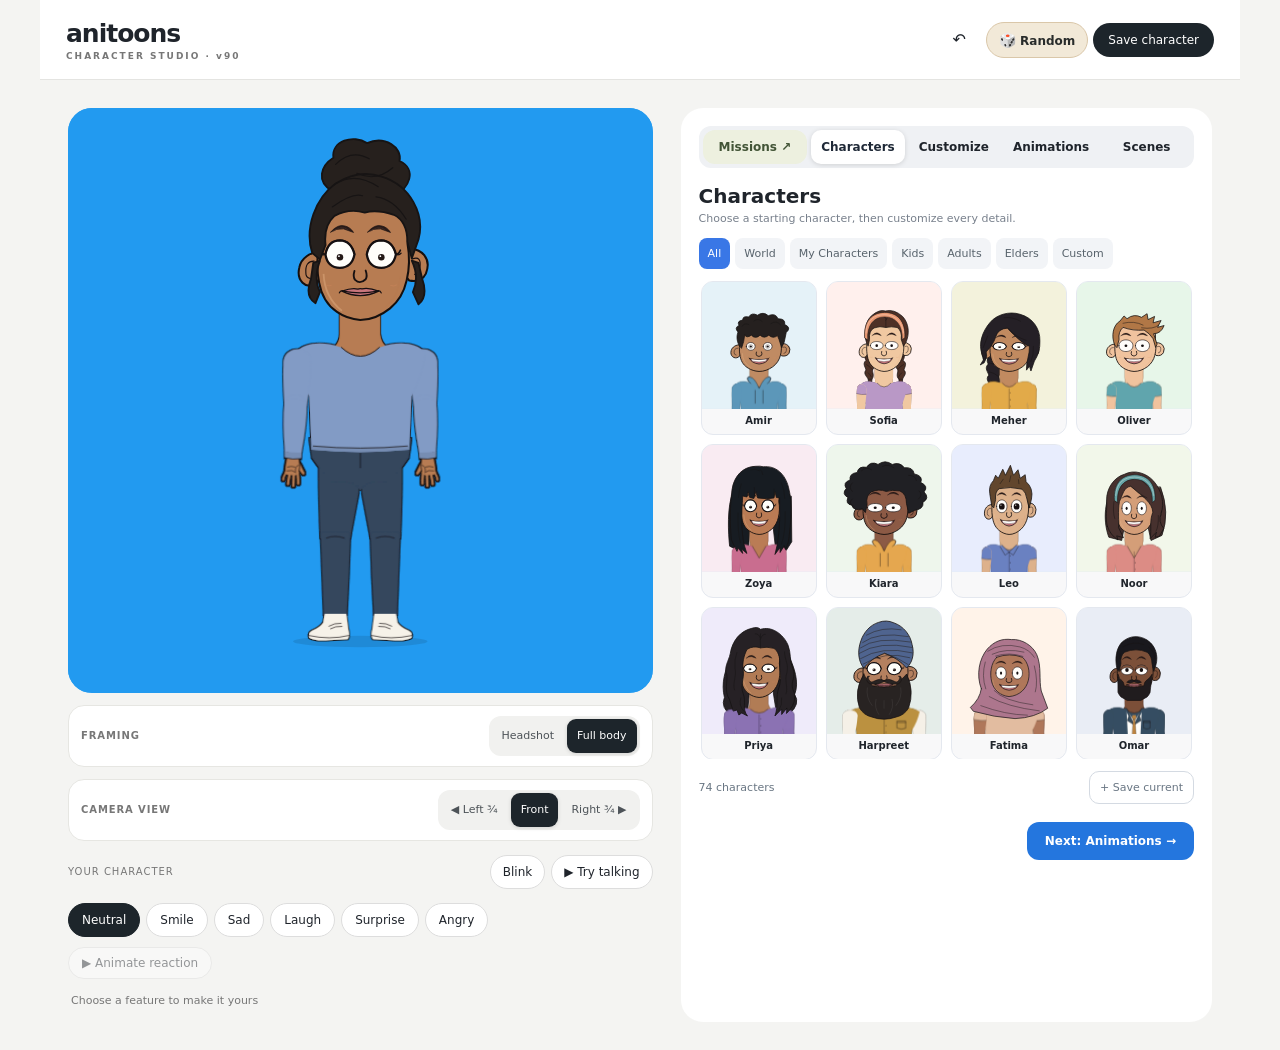
==== commit d5850a50: "Revert v91 outline changes and restore v90 rendering" ====
--- a/index.html
+++ b/index.html
@@ -1,4 +1,4 @@
-<!DOCTYPE html><html lang="en"><head><meta charset="utf-8"><meta name="viewport" content="width=device-width,initial-scale=1"><meta name="theme-color" content="#161b23"><title>Anitoons · Character Studio v91</title>
+<!DOCTYPE html><html lang="en"><head><meta charset="utf-8"><meta name="viewport" content="width=device-width,initial-scale=1"><meta name="theme-color" content="#161b23"><title>Anitoons · Character Studio v90</title>
 <style>
 :root{font-family:system-ui,-apple-system,"Segoe UI",sans-serif;color-scheme:dark;--line:#394454;--card:#1d2632;--text:#eef2fa;--muted:#acbad0;--accent:#168eea}*{box-sizing:border-box}body{margin:0;background:#10151e;color:var(--text)}header{padding:19px clamp(16px,4vw,30px);border-bottom:1px solid var(--line)}h1{font-size:clamp(21px,4vw,27px);letter-spacing:-.045em;margin:0 0 5px}header p{margin:0;color:var(--muted);font-size:13px;line-height:1.5}.pill{font-size:11px;display:inline-flex;padding:5px 9px;color:#f9cd91;border:1px solid #6d5632;border-radius:30px;margin-top:9px}.layout{max-width:1210px;margin:auto;padding:14px;display:grid;grid-template-columns:minmax(0,1.07fr) minmax(335px,.93fr);gap:15px}.card{background:var(--card);border:1px solid var(--line);border-radius:18px;padding:14px;min-width:0}.stage{width:100%;aspect-ratio:1;overflow:hidden;border-radius:15px;position:relative;background:#229af0}.stage svg{width:100%;height:100%;display:block}.toolbar,.tabs{display:flex;gap:8px;flex-wrap:wrap;margin-top:12px}.btn,.tab,.choice{font:inherit;color:#f1f5fb;background:#293646;border:1px solid #47566b;border-radius:11px;padding:10px 12px;cursor:pointer;touch-action:manipulation}.btn.primary,.tab[aria-selected=true]{background:#126eb9;border-color:#66b9f9}.choice[aria-pressed=true]{background:#164b77;border-color:#5cbaff;box-shadow:inset 0 0 0 1px #2f8ec9}.btn:focus-visible,.tab:focus-visible,.choice:focus-visible{outline:3px solid #ffba63;outline-offset:2px}.toolbar{margin-bottom:12px}.tab{font-size:13px;padding:9px 10px}.status{color:var(--muted);font-size:12px;line-height:1.5}.status b{color:white}h2{font-size:19px;margin:0 0 8px}h3{font-size:15px;margin:15px 0 10px}.choices{display:grid;grid-template-columns:repeat(3,minmax(0,1fr));gap:8px;margin-top:10px}.choice{min-width:0;display:flex;min-height:86px;flex-direction:column;align-items:center;justify-content:center;gap:5px;padding:7px 4px;font-size:12px}.choice svg{height:47px;width:100%;max-width:112px}.choice b{line-height:1.2}.hint{color:var(--muted);font-size:12px;line-height:1.6;margin:12px 0}.fourup{display:grid;grid-template-columns:repeat(4,1fr);gap:7px}.mini{background:#1895f0;border-radius:9px;overflow:hidden;aspect-ratio:1}.mini svg{width:100%;height:100%}.miniLabel{text-align:center;color:var(--muted);font-size:12px}.row{display:flex;justify-content:space-between;align-items:center;gap:12px}.tag{font-size:11px;color:#f6cd91}.sliders{display:grid;grid-template-columns:repeat(2,1fr);gap:12px;margin:13px 0}.sliders label{font-size:12px;color:var(--muted)}.sliders input{width:100%;accent-color:#3aa2fd;margin:11px 0 3px}.notes{border-top:1px solid #394454;padding-top:12px;margin-top:16px;font-size:12px;color:var(--muted);line-height:1.6} .swatch{height:15px;width:15px;border:2px solid #fff;border-radius:50%;display:inline-block;vertical-align:middle;margin:0 2px}.compact{font-size:12px;color:var(--muted)}.footer{padding:0 18px 20px;text-align:center;color:#718198;font-size:11px}@media(max-width:800px){.layout{grid-template-columns:1fr;padding:10px}.card{padding:11px}.stage{max-width:590px;margin:auto}.btn{padding:10px}.fourup{gap:6px}.choices{grid-template-columns:repeat(3,1fr)}}
 
@@ -74,7 +74,7 @@
 .animation-navigation{display:flex;justify-content:flex-end;margin-top:18px;gap:8px}.animation-navigation button,.animation-transport button{border:1px solid #dce1e8;background:white;padding:12px 18px;border-radius:12px;font-size:12px}.animation-navigation .next-animation{background:#2476de;color:white;border:0;font-weight:650}.animation-grid{display:grid;grid-template-columns:repeat(3,minmax(0,1fr));gap:10px;margin:20px 0;max-height:480px;overflow-y:auto;overscroll-behavior:contain;padding:2px;scrollbar-width:thin}.animation-card{border:1px solid #e2e7ee;border-radius:14px;background:#f7f9fc;min-height:102px;padding:14px 7px;display:flex;flex-direction:column;align-items:center;gap:7px}.animation-card[aria-pressed=true]{background:#eaf2ff;border-color:#2476de;box-shadow:0 0 0 1px #2476de}.animation-card .animation-icon{font-size:27px}.animation-card strong{font-size:12px}.animation-card small{font-size:10px;color:#68717d}.animation-transport{display:flex;align-items:center;gap:10px;flex-wrap:wrap;border-top:1px solid #e4e8ef;padding-top:16px}.animation-transport label{font-size:12px}.animation-status{font-size:12px;color:#68717d;line-height:1.5;min-height:36px}.animating-screen .expressions,.animating-screen .reactionControl,.animating-screen .camera-row:has([data-framing]),.animating-screen #blinkPreview,.animating-screen #talkPreview{display:none}.studio-switch{flex-wrap:wrap}.animation-heading{font-size:21px;margin:16px 0 7px}.animation-subtitle{font-size:12px;line-height:1.5;color:#68717d;margin:0}
 @media(max-width:700px){.animation-grid{gap:7px;margin:14px 0}.animation-card{min-height:90px;padding:10px 4px}.animation-card small{font-size:9px}.animation-navigation{position:sticky;bottom:0;background:white;padding:12px 0 4px;z-index:2}.animation-grid{max-height:390px;overflow:auto}}
 .preset-country{display:block;font-size:9px;color:#68717d;padding:0 3px 8px}.preset-card:has(.preset-country) .preset-name{padding-bottom:2px}.animation-framing{display:flex;align-items:center;gap:6px;margin:14px 0}.animation-framing button{border:1px solid #dce1e8;background:#fff;border-radius:9px;padding:8px 12px;font-size:11px}.animation-framing button[aria-pressed=true]{background:#2476de;color:white}.animation-card .animation-poster{display:block;width:100%;height:115px;border-radius:10px;overflow:hidden;background:#edf2ef}.animation-card .animation-poster svg{display:block;width:100%;height:100%;max-height:none}.animation-card{padding:7px 7px 11px;gap:5px;min-height:166px}.animation-card strong{font-size:11px}.animation-card small{font-size:9px}.animation-framing{flex-wrap:wrap}@media(max-width:480px){.animation-card .animation-poster{height:92px}.animation-card{min-height:142px}}.designs[data-feature="dress"] .design,.designs[data-feature="bottom"] .design{aspect-ratio:.76;border-radius:14px;padding:5px}.designs[data-feature="dress"] .design svg,.designs[data-feature="bottom"] .design svg{height:82%}</style></head><body>
-<header><h1>🎬 Anitoons · Character Studio v91</h1><p>v20 · simplified talking visemes + expression mouths</p><span class="pill">Single HTML · Offline · Editable SVG parts</span></header>
+<header><h1>🎬 Anitoons · Character Studio v90</h1><p>v20 · simplified talking visemes + expression mouths</p><span class="pill">Single HTML · Offline · Editable SVG parts</span></header>
 <main class="layout">
 <section class="card"><div class="stage" id="stage">
 <svg xmlns="http://www.w3.org/2000/svg" id="character" viewBox="0 0 1254 1254" role="img" aria-label="Anitoons layered character preview">
@@ -1056,22 +1056,17 @@
  const t=garmentTemplate(),skin='url(#skinFill)',cloth=t.sleeveColour||rigCloth();
  const upper='M-61 44 C-60 13 -30 -6 0 -6 C30 -6 60 13 61 44 C65 87 57 158 49 230 Q0 274 -49 230 C-57 158 -65 87 -61 44Z';
  const fore='M-49 -18 Q0 -42 49 -18 C53 47 47 117 38 181 Q36 200 35 218 H-35 Q-36 200 -38 181 C-47 117 -53 47 -49 -18Z';
- let a=`<g data-rig-arm="${side}" transform="translate(${armX} ${BODY_RIG.shoulderY+(turn&&side===turn?-9:0)}) scale(${side*depth*bodyShapeProfile().arm} 1)">`+`<g filter="url(#sharedBodyInk)"><ellipse data-shoulder-socket cx="0" cy="48" rx="62" ry="55" fill="${t.sleeve>0?cloth:skin}"/><g data-rig-shoulder>`+rigFill(upper,t.sleeve===1?cloth:skin);
+ let a=`<g data-rig-arm="${side}" transform="translate(${armX} ${BODY_RIG.shoulderY+(turn&&side===turn?-9:0)}) scale(${side*depth*bodyShapeProfile().arm} 1)">`+`<ellipse data-shoulder-socket cx="0" cy="48" rx="62" ry="55" fill="${t.sleeve>0?cloth:skin}"/><g data-rig-shoulder>`+rigFill(upper,t.sleeve===1?cloth:skin);
  if(t.sleeve>0&&t.sleeve<1){const end=t.sleeve*230,w=61-end*.027;a+=`<defs><clipPath id="sleeveCloth-${side}"><path d="M-90 -30 H90 V${end} Q0 ${end+18} -90 ${end}Z"/></clipPath></defs><g clip-path="url(#sleeveCloth-${side})">${rigFill(upper,cloth)}</g>`+rigDetail(`M${-w} ${end+3} Q0 ${end+15} ${w} ${end+3}`,3);}
 
  if(t.rolled){const end=t.sleeve*230;a+=rigFill(`M-56 ${end-17} Q0 ${end-7} 56 ${end-17} L55 ${end+5} Q0 ${end+17} -55 ${end+5}Z`,bodyShade(cloth,.12))+rigDetail(`M-55 ${end+5} Q0 ${end+17} 55 ${end+5}`,3);}
 
- // Sleeve geometry keeps its continuous outline. Hands have their own light ink.
- a+=`<g transform="translate(0 ${BODY_RIG.upperArm})"><ellipse data-elbow-bridge cx="0" cy="0" rx="49" ry="47" fill="${t.sleeve===1?cloth:skin}"/><g data-rig-elbow>${rigFill(fore,t.sleeve===1?cloth:skin)}</g></g></g></g>`;
- // A parallel joint chain lets hands bypass the clothing outline filter while
- // following precisely the same shoulder, elbow and wrist animation.
- a+=`<g data-rig-shoulder><g transform="translate(0 ${BODY_RIG.upperArm})"><g data-rig-elbow><g transform="translate(0 ${BODY_RIG.forearm})"><g data-rig-wrist>`+
- `<g data-hand-open display="none">${actionHandSvg('open','palm')}</g><g data-hand-point display="none">${actionHandSvg('point','palm')}</g><g data-hand-palm display="none">${actionHandSvg('relaxed','palm')}</g><g data-hand-relaxed>${actionHandSvg('relaxed',turn?'edge':'back')}</g><g data-hand-action display="none"></g>`+
+ a+=`<g transform="translate(0 ${BODY_RIG.upperArm})"><ellipse data-elbow-bridge cx="0" cy="0" rx="49" ry="47" fill="${t.sleeve===1?cloth:skin}"/><g data-rig-elbow>`+rigFill(fore,t.sleeve===1?cloth:skin)+`<g transform="translate(0 ${BODY_RIG.forearm})"><g data-rig-wrist>`+`<g data-hand-open display="none">${actionHandSvg('open','palm')}</g><g data-hand-point display="none">${actionHandSvg('point','palm')}</g><g data-hand-palm display="none">${actionHandSvg('relaxed','palm')}</g><g data-hand-relaxed>${actionHandSvg('relaxed',turn?'edge':'back')}</g><g data-hand-action display="none"></g>`+
+ // Cuff is drawn on top of the hand to hide the wrist/sleeve seam.
  (t.sleeve===1?`<g data-hand-cuff>${rigFill('M-36 -15 Q0 -11 36 -15 L35 11 Q0 18 -35 11Z',bodyShade(cloth,.09))}${rigDetail('M-35 11 Q0 18 35 11',3)}</g>`:'')+
- '</g></g></g></g></g></g>';
+ ' </g></g></g></g></g></g>';
  return a;
 }
-
 function bodyCameraX(x,turn){
  const u=x-627;return turn?627+turn*52+.84*u-turn*.20*(Math.sqrt(u*u+6400)-80):x;
 }
@@ -1117,7 +1112,7 @@
  // Follow the curved garment edge and keep a generous hidden underlap.
  const lower='translate(0 1450) scale(1 .92) translate(0 -1450)';
  const filter='<defs><filter id="sharedBodyInk" x="-30%" y="-30%" width="160%" height="160%"><feMorphology in="SourceAlpha" operator="dilate" radius="4.4" result="edge"/><feFlood flood-color="#161011"/><feComposite in2="edge" operator="in"/><feMerge><feMergeNode/><feMergeNode in="SourceGraphic"/></feMerge></filter></defs>';
- return filter+`<g data-body-rig="1" data-garment="${Object.hasOwn(WARDROBE,state.shirt)?state.shirt:'crew'}" transform="matrix(${sx} 0 0 1 ${shift} 0)">`+(full?'<ellipse cx="627" cy="2239.36" rx="300" ry="24" fill="#102b42" opacity=".14"/>':'')+`<g data-body-shape="${state.bodyType||'classic'}" transform="translate(0 2239.36) scale(1 ${bodyHeight(full)}) translate(0 -2239.36)"><g>`+(full?`<defs><clipPath id="garmentLegClip"><path data-leg-occlusion d="${garmentLegClipPath(0,view)}"/></clipPath></defs><g filter="url(#sharedBodyInk)" clip-path="url(#garmentLegClip)"><g data-lower-body transform="${lower}">${rigLegSvg(far,pose,view)+rigLegSvg(near,pose,view)}</g></g>`:'')+(full?`<g filter="url(#sharedBodyInk)" data-rig-pelvis transform="${lower}">`+bodySurfaceSvg(rigFill(pelvis,state.trouserColour)+rigDetail('M627 1450 V1515',3),turn)+'</g>':'')+(full&&bottomProfile().skirt?`<g filter="url(#sharedBodyInk)" data-moving-garment data-cloth-hem="${bottomProfile().hem}">${bodySurfaceSvg(bottomSkirtSvg(),turn)}</g>`:'')+rigArmSvg(far,view)+`<g filter="url(#sharedBodyInk)" data-moving-garment data-cloth-hem="${garmentTemplate().hem}">${bodySurfaceSvg(garmentBodiceSvg(),turn)}</g>`+rigArmSvg(near,view)+'</g></g></g>';
+ return filter+`<g data-body-rig="1" data-garment="${Object.hasOwn(WARDROBE,state.shirt)?state.shirt:'crew'}" transform="matrix(${sx} 0 0 1 ${shift} 0)">`+(full?'<ellipse cx="627" cy="2239.36" rx="300" ry="24" fill="#102b42" opacity=".14"/>':'')+`<g data-body-shape="${state.bodyType||'classic'}" transform="translate(0 2239.36) scale(1 ${bodyHeight(full)}) translate(0 -2239.36)"><g filter="url(#sharedBodyInk)">`+(full?`<defs><clipPath id="garmentLegClip"><path data-leg-occlusion d="${garmentLegClipPath(0,view)}"/></clipPath></defs><g clip-path="url(#garmentLegClip)"><g data-lower-body transform="${lower}">${rigLegSvg(far,pose,view)+rigLegSvg(near,pose,view)}</g></g>`:'')+(full?`<g data-rig-pelvis transform="${lower}">`+bodySurfaceSvg(rigFill(pelvis,state.trouserColour)+rigDetail('M627 1450 V1515',3),turn)+'</g>':'')+(full&&bottomProfile().skirt?`<g data-moving-garment data-cloth-hem="${bottomProfile().hem}">${bodySurfaceSvg(bottomSkirtSvg(),turn)}</g>`:'')+rigArmSvg(far,view)+`<g data-moving-garment data-cloth-hem="${garmentTemplate().hem}">${bodySurfaceSvg(garmentBodiceSvg(),turn)}</g>`+rigArmSvg(near,view)+'</g></g></g>';
 }
 function torsoSvg(){return bodyRigSvg(state.pose,'front',false);}
 function standingBodyCompositeSvg(pose=state.pose,view=cameraView){return bodyRigSvg(pose,view,true);}
@@ -1153,16 +1148,9 @@
   target.setAttribute('display','inline');
   if(target.dataset.signature!==signature){target.innerHTML=actionHandSvg(pose,spec.view||'palm');target.dataset.signature=signature;}
   const turn=cameraDirections[cameraView]||0,depth=turn&&spec.view!=='edge'?(side===turn?.84:.96):1;
-  const facing=handFacingScale(angles,spec.roll||0);
-  target.setAttribute('transform',`rotate(${spec.roll||0}) scale(${depth*facing} 1)`);
-  for(const [i,j] of ['shoulder','elbow','wrist'].entries())arm.querySelectorAll('[data-rig-'+j+']').forEach(joint=>joint.setAttribute('transform',`rotate(${angles[i]} ${j==='shoulder'?'0 48':'0 0'})`));
- }
-}
-// Follow palm orientation continuously through a side-on turn at horizontal.
-// The arm supplies left/right mirroring; this turn keeps raised thumbs inward.
-function handFacingScale(angles,roll=0){
- const angle=(angles.reduce((sum,v)=>sum+v,0)+roll)*Math.PI/180;
- return Math.tanh(8*Math.cos(angle))/Math.tanh(8);
+  target.setAttribute('transform',`rotate(${spec.roll||0}) scale(${depth} 1)`);
+  for(const [i,j] of ['shoulder','elbow','wrist'].entries())arm.querySelector('[data-rig-'+j+']').setAttribute('transform',`rotate(${angles[i]} ${j==='shoulder'?'0 48':'0 0'})`);
+ }
 }
 function restingBodyPose(){
  const poses={left:[-3,0,0],right:[-3,0,0]};
@@ -1202,13 +1190,14 @@
 catalogs.handPose={auto:'Automatic',...Object.fromEntries(Object.entries(HAND_POSES).map(([k,v])=>[k,v.label]))};catalogs.handSurface={auto:'Automatic',palm:'Palm',back:'Back',edge:'Side',up:'Palm up'};
 function actionHandSvg(pose='relaxed',view='palm'){
  const h=HAND_POSES[pose]||HAND_POSES.relaxed,back=view==='back';
- const ink='#45352e',skin='url(#skinFill)';
- const fill=d=>`<path d="${d}" fill="${skin}" stroke="${ink}" stroke-width="2.2" stroke-linecap="round" stroke-linejoin="round"/>`;
- // Separate digit groups retain local knuckle pivots for finger animation.
+ const ink='#161011',skin='url(#skinFill)';
+ const fill=d=>`<path d="${d}" fill="${skin}" stroke="${ink}" stroke-width="3.2" stroke-linecap="round" stroke-linejoin="round"/>`;
+ // Narrow finger silhouettes and splayed tips leave actual background between
+ // fingers, including under the body's shared 4.4-unit ink outline filter.
  let art='';
  h.fingers.forEach(([x,y],i)=>{
   const root=-24+i*17,w=i===3?6:7,bend=y<95?5:0;
-  art+=`<g data-hand-finger="${['index','middle','ring','pinky'][i]}" data-pivot="${root} 60" transform="rotate(0 ${root} 60)">`+fill(`M${root-w} 60 C${root-w-1} 82 ${x-w-bend} ${y-25} ${x-w} ${y-7} C${x-w} ${y+3} ${x+w} ${y+3} ${x+w} ${y-7} C${x+w+bend} ${y-25} ${root+w} 81 ${root+w} 60 Z`)+'</g>';
+  art+=fill(`M${root-w} 60 C${root-w-1} 82 ${x-w-bend} ${y-25} ${x-w} ${y-7} C${x-w} ${y+3} ${x+w} ${y+3} ${x+w} ${y-7} C${x+w+bend} ${y-25} ${root+w} 81 ${root+w} 60 Z`);
  });
  const thumb={
   spread:'M-26 23 C-37 28 -43 41 -53 49 L-66 60 C-76 69 -66 79 -57 73 L-35 58 L-20 51 Z',
@@ -1217,16 +1206,16 @@
   ring:'M-27 31 C-48 34 -63 49 -61 65 C-59 82 -38 91 -28 81 C-22 74 -27 67 -34 70 C-44 75 -53 67 -47 58 L-22 47 Z',
   pinch:'M-29 30 C-45 35 -56 51 -56 67 L-54 86 C-53 96 -40 97 -39 86 L-38 66 L-21 49 Z'
  };
- if(thumb[h.thumb])art+=`<g data-hand-finger="thumb" data-pivot="-26 33" transform="rotate(0 -26 33)">${fill(thumb[h.thumb])}</g>`;
+ if(thumb[h.thumb])art+=fill(thumb[h.thumb]);
  // Cover finger roots with the palm, then draw only its side contour. No
  // transverse seam across the knuckles and no doubled lines at the wrist.
  art+=`<path d="${HAND_REAL_PATH}" fill="${skin}" stroke="none"/>`;
- art+=rigDetail('M-25 -12 C-26 10 -32 28 -32 47 L-30 65 M25 -12 C26 12 31 31 33 52 L32 67',2.2);
- if(h.thumb==='folded')art+=`<g data-hand-finger="thumb" data-pivot="-26 33" transform="rotate(0 -26 33)">${fill(HAND_FOLDED_THUMB)}</g>`;
- const detail=back?'M-17 61 L-18 68 M12 60 L13 67':
-  'M-26 40 Q-13 46 -14 60 M-10 68 Q6 61 21 65';
- art+=`<g stroke-opacity=".55">${rigDetail(detail,1.25)}</g>`;
- if(['folded','raised','pinch'].includes(h.thumb))art+=rigDetail('M-21 59 Q-16 53 -11 59 L-10 73 M-5 57 Q1 51 6 58 L7 73 M12 58 Q19 53 23 60 L24 71',1.25);
+ art+=rigDetail('M-25 -12 C-26 10 -32 28 -32 47 L-30 65 M25 -12 C26 12 31 31 33 52 L32 67',3.2);
+ if(h.thumb==='folded')art+=fill(HAND_FOLDED_THUMB);
+ const detail=back?'M-18 57 L-20 70 M-3 57 L-3 71 M13 56 L15 69':
+  'M-26 39 C-16 42 -12 53 -14 65 M-17 70 Q1 57 23 65 M-11 47 Q5 42 22 49';
+ art+=rigDetail(detail,2.3);
+ if(['folded','raised','pinch'].includes(h.thumb))art+=rigDetail('M-21 59 Q-16 53 -11 59 L-10 73 M-5 57 Q1 51 6 58 L7 73 M12 58 Q19 53 23 60 L24 71',2.3);
  // Perspective compresses width only; never stretch fingers between poses.
  return `<g data-action-hand="${pose}" data-hand-surface="${view}" transform="scale(${view==='edge'?.78:1} 1)">${art}</g>`;
 }
@@ -2115,9 +2104,9 @@
  for(const arm of root.querySelectorAll('#torso [data-rig-arm]')){
   const side=+arm.dataset.rigArm,g=walkingStep(seconds,side),swing=-g.forward/105;
   arm.querySelector('[data-hand-action]').setAttribute('display','none');arm.querySelector('[data-hand-open]').setAttribute('display','none');arm.querySelector('[data-hand-point]').setAttribute('display','none');arm.querySelector('[data-hand-palm]').setAttribute('display',turn?'none':'inline');arm.querySelector('[data-hand-relaxed]').setAttribute('display',turn?'inline':'none');
-  arm.querySelectorAll('[data-rig-shoulder]').forEach(joint=>joint.setAttribute('transform',`rotate(${-3-turn*side*11*swing} 0 48) translate(0 48) scale(1 ${1-.06*(1-swing)}) translate(0 -48)`));
-  arm.querySelectorAll('[data-rig-elbow]').forEach(joint=>joint.setAttribute('transform',`rotate(${-8-turn*side*6*Math.max(0,swing)})`));
-  arm.querySelectorAll('[data-rig-wrist]').forEach(joint=>joint.setAttribute('transform','rotate(0)'));
+  arm.querySelector('[data-rig-shoulder]').setAttribute('transform',`rotate(${-3-turn*side*11*swing} 0 48) translate(0 48) scale(1 ${1-.06*(1-swing)}) translate(0 -48)`);
+  arm.querySelector('[data-rig-elbow]').setAttribute('transform',`rotate(${-8-turn*side*6*Math.max(0,swing)})`);
+  arm.querySelector('[data-rig-wrist]').setAttribute('transform','rotate(0)');
  }
 }
 
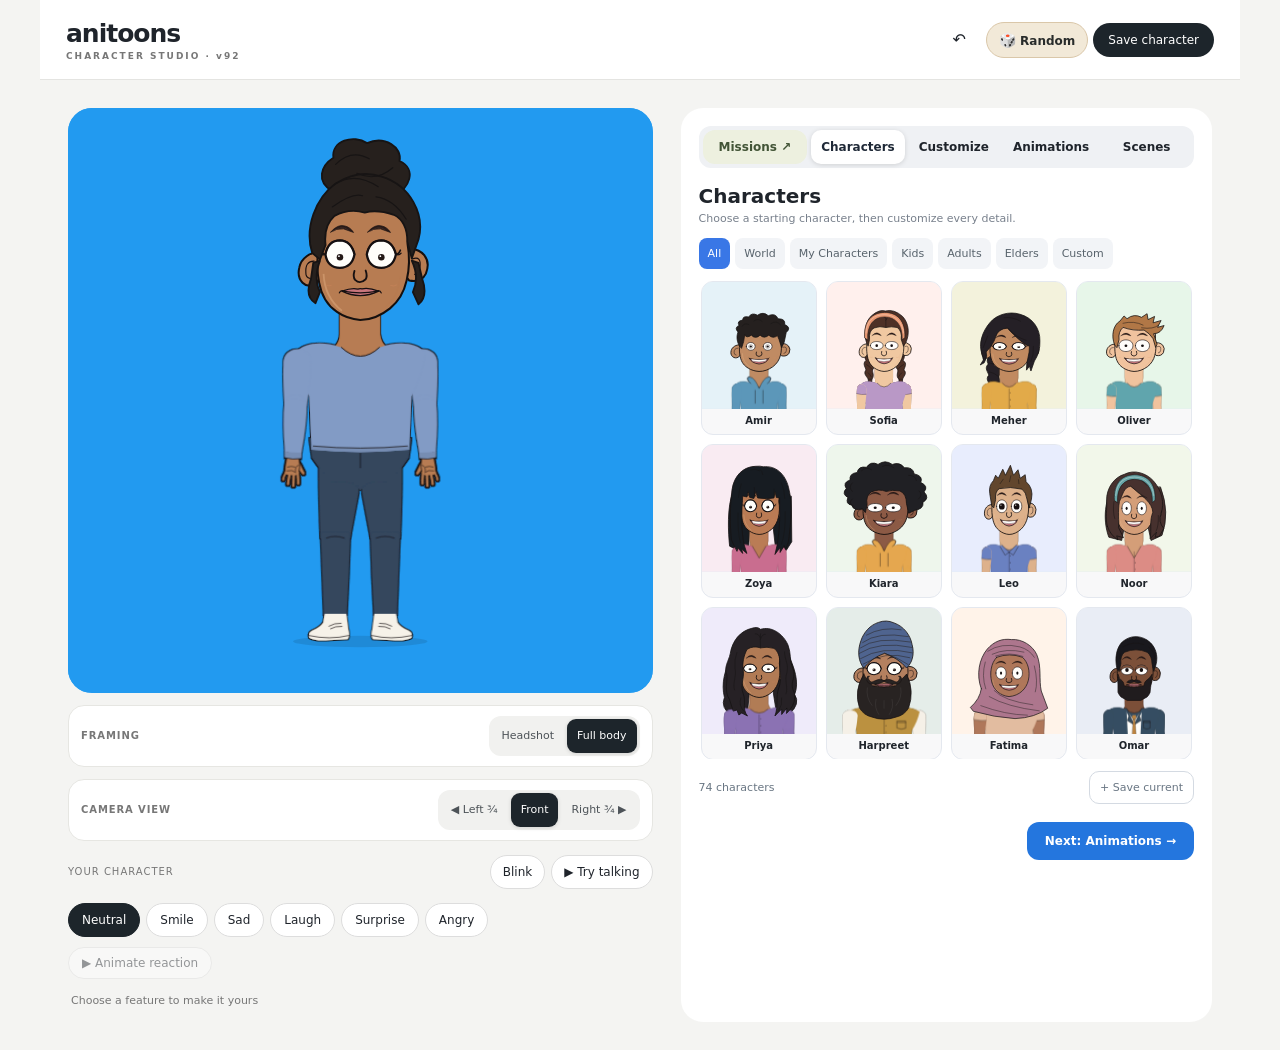
==== commit 478788f4: "Add scene props, live attachments, seated poses and scooter riding with saved worlds" ====
--- a/index.html
+++ b/index.html
@@ -1,4 +1,4 @@
-<!DOCTYPE html><html lang="en"><head><meta charset="utf-8"><meta name="viewport" content="width=device-width,initial-scale=1"><meta name="theme-color" content="#161b23"><title>Anitoons · Character Studio v90</title>
+<!DOCTYPE html><html lang="en"><head><meta charset="utf-8"><meta name="viewport" content="width=device-width,initial-scale=1"><meta name="theme-color" content="#161b23"><title>Anitoons · Character Studio v92</title>
 <style>
 :root{font-family:system-ui,-apple-system,"Segoe UI",sans-serif;color-scheme:dark;--line:#394454;--card:#1d2632;--text:#eef2fa;--muted:#acbad0;--accent:#168eea}*{box-sizing:border-box}body{margin:0;background:#10151e;color:var(--text)}header{padding:19px clamp(16px,4vw,30px);border-bottom:1px solid var(--line)}h1{font-size:clamp(21px,4vw,27px);letter-spacing:-.045em;margin:0 0 5px}header p{margin:0;color:var(--muted);font-size:13px;line-height:1.5}.pill{font-size:11px;display:inline-flex;padding:5px 9px;color:#f9cd91;border:1px solid #6d5632;border-radius:30px;margin-top:9px}.layout{max-width:1210px;margin:auto;padding:14px;display:grid;grid-template-columns:minmax(0,1.07fr) minmax(335px,.93fr);gap:15px}.card{background:var(--card);border:1px solid var(--line);border-radius:18px;padding:14px;min-width:0}.stage{width:100%;aspect-ratio:1;overflow:hidden;border-radius:15px;position:relative;background:#229af0}.stage svg{width:100%;height:100%;display:block}.toolbar,.tabs{display:flex;gap:8px;flex-wrap:wrap;margin-top:12px}.btn,.tab,.choice{font:inherit;color:#f1f5fb;background:#293646;border:1px solid #47566b;border-radius:11px;padding:10px 12px;cursor:pointer;touch-action:manipulation}.btn.primary,.tab[aria-selected=true]{background:#126eb9;border-color:#66b9f9}.choice[aria-pressed=true]{background:#164b77;border-color:#5cbaff;box-shadow:inset 0 0 0 1px #2f8ec9}.btn:focus-visible,.tab:focus-visible,.choice:focus-visible{outline:3px solid #ffba63;outline-offset:2px}.toolbar{margin-bottom:12px}.tab{font-size:13px;padding:9px 10px}.status{color:var(--muted);font-size:12px;line-height:1.5}.status b{color:white}h2{font-size:19px;margin:0 0 8px}h3{font-size:15px;margin:15px 0 10px}.choices{display:grid;grid-template-columns:repeat(3,minmax(0,1fr));gap:8px;margin-top:10px}.choice{min-width:0;display:flex;min-height:86px;flex-direction:column;align-items:center;justify-content:center;gap:5px;padding:7px 4px;font-size:12px}.choice svg{height:47px;width:100%;max-width:112px}.choice b{line-height:1.2}.hint{color:var(--muted);font-size:12px;line-height:1.6;margin:12px 0}.fourup{display:grid;grid-template-columns:repeat(4,1fr);gap:7px}.mini{background:#1895f0;border-radius:9px;overflow:hidden;aspect-ratio:1}.mini svg{width:100%;height:100%}.miniLabel{text-align:center;color:var(--muted);font-size:12px}.row{display:flex;justify-content:space-between;align-items:center;gap:12px}.tag{font-size:11px;color:#f6cd91}.sliders{display:grid;grid-template-columns:repeat(2,1fr);gap:12px;margin:13px 0}.sliders label{font-size:12px;color:var(--muted)}.sliders input{width:100%;accent-color:#3aa2fd;margin:11px 0 3px}.notes{border-top:1px solid #394454;padding-top:12px;margin-top:16px;font-size:12px;color:var(--muted);line-height:1.6} .swatch{height:15px;width:15px;border:2px solid #fff;border-radius:50%;display:inline-block;vertical-align:middle;margin:0 2px}.compact{font-size:12px;color:var(--muted)}.footer{padding:0 18px 20px;text-align:center;color:#718198;font-size:11px}@media(max-width:800px){.layout{grid-template-columns:1fr;padding:10px}.card{padding:11px}.stage{max-width:590px;margin:auto}.btn{padding:10px}.fourup{gap:6px}.choices{grid-template-columns:repeat(3,1fr)}}
 
@@ -74,7 +74,7 @@
 .animation-navigation{display:flex;justify-content:flex-end;margin-top:18px;gap:8px}.animation-navigation button,.animation-transport button{border:1px solid #dce1e8;background:white;padding:12px 18px;border-radius:12px;font-size:12px}.animation-navigation .next-animation{background:#2476de;color:white;border:0;font-weight:650}.animation-grid{display:grid;grid-template-columns:repeat(3,minmax(0,1fr));gap:10px;margin:20px 0;max-height:480px;overflow-y:auto;overscroll-behavior:contain;padding:2px;scrollbar-width:thin}.animation-card{border:1px solid #e2e7ee;border-radius:14px;background:#f7f9fc;min-height:102px;padding:14px 7px;display:flex;flex-direction:column;align-items:center;gap:7px}.animation-card[aria-pressed=true]{background:#eaf2ff;border-color:#2476de;box-shadow:0 0 0 1px #2476de}.animation-card .animation-icon{font-size:27px}.animation-card strong{font-size:12px}.animation-card small{font-size:10px;color:#68717d}.animation-transport{display:flex;align-items:center;gap:10px;flex-wrap:wrap;border-top:1px solid #e4e8ef;padding-top:16px}.animation-transport label{font-size:12px}.animation-status{font-size:12px;color:#68717d;line-height:1.5;min-height:36px}.animating-screen .expressions,.animating-screen .reactionControl,.animating-screen .camera-row:has([data-framing]),.animating-screen #blinkPreview,.animating-screen #talkPreview{display:none}.studio-switch{flex-wrap:wrap}.animation-heading{font-size:21px;margin:16px 0 7px}.animation-subtitle{font-size:12px;line-height:1.5;color:#68717d;margin:0}
 @media(max-width:700px){.animation-grid{gap:7px;margin:14px 0}.animation-card{min-height:90px;padding:10px 4px}.animation-card small{font-size:9px}.animation-navigation{position:sticky;bottom:0;background:white;padding:12px 0 4px;z-index:2}.animation-grid{max-height:390px;overflow:auto}}
 .preset-country{display:block;font-size:9px;color:#68717d;padding:0 3px 8px}.preset-card:has(.preset-country) .preset-name{padding-bottom:2px}.animation-framing{display:flex;align-items:center;gap:6px;margin:14px 0}.animation-framing button{border:1px solid #dce1e8;background:#fff;border-radius:9px;padding:8px 12px;font-size:11px}.animation-framing button[aria-pressed=true]{background:#2476de;color:white}.animation-card .animation-poster{display:block;width:100%;height:115px;border-radius:10px;overflow:hidden;background:#edf2ef}.animation-card .animation-poster svg{display:block;width:100%;height:100%;max-height:none}.animation-card{padding:7px 7px 11px;gap:5px;min-height:166px}.animation-card strong{font-size:11px}.animation-card small{font-size:9px}.animation-framing{flex-wrap:wrap}@media(max-width:480px){.animation-card .animation-poster{height:92px}.animation-card{min-height:142px}}.designs[data-feature="dress"] .design,.designs[data-feature="bottom"] .design{aspect-ratio:.76;border-radius:14px;padding:5px}.designs[data-feature="dress"] .design svg,.designs[data-feature="bottom"] .design svg{height:82%}</style></head><body>
-<header><h1>🎬 Anitoons · Character Studio v90</h1><p>v20 · simplified talking visemes + expression mouths</p><span class="pill">Single HTML · Offline · Editable SVG parts</span></header>
+<header><h1>🎬 Anitoons · Character Studio v92</h1><p>v20 · simplified talking visemes + expression mouths</p><span class="pill">Single HTML · Offline · Editable SVG parts</span></header>
 <main class="layout">
 <section class="card"><div class="stage" id="stage">
 <svg xmlns="http://www.w3.org/2000/svg" id="character" viewBox="0 0 1254 1254" role="img" aria-label="Anitoons layered character preview">
@@ -127,7 +127,7 @@
 </section><h3>Same character · four mouth positions</h3><div id="fourup" class="fourup"></div><h3>Expression mouths</h3><div id="focus" class="focus-grid"></div><p class="hint">For regular talking, the default library is smaller on purpose: <strong>Closed</strong>, <strong>M/B/P</strong>, <strong>EE/teeth</strong>, <strong>A</strong>, <strong>O</strong>, <strong>U/pucker</strong>, and <strong>F/V</strong>. Separate expressive mouths are available for <strong>Smile</strong>, <strong>Sad</strong>, and <strong>Laugh</strong>.</p><p class="hint">Every mouth uses the same face and mouth anchor. All parts are SVG paths, so the hairstyle, ears, head, face, clothing and mouth can be independently changed without generating a new portrait.</p></section>
 <section class="card"><div class="row"><h2>Character parts</h2><span class="tag">ILLUSTRATION REFINEMENT</span></div><div class="tabs" role="tablist"><button class="tab" role="tab" aria-selected="true" data-tab="mouth">Mouth</button><button class="tab" role="tab" aria-selected="false" data-tab="eyes">Eyes</button><button class="tab" role="tab" aria-selected="false" data-tab="brows">Brows</button><button class="tab" role="tab" aria-selected="false" data-tab="nose">Nose</button><button class="tab" role="tab" aria-selected="false" data-tab="hair">Hair</button><button class="tab" role="tab" aria-selected="false" data-tab="ears">Ears</button><button class="tab" role="tab" aria-selected="false" data-tab="mood">Moods</button></div><h3 id="category">Mouth shapes</h3><div id="choices" class="choices"></div><div class="sliders"><label>Mouth width <input id="width" type="range" min="75" max="135" value="110"></label><label>Mouth position <input id="position" type="range" min="-22" max="22" value="5"></label></div><div class="toolbar"><button class="btn" id="reset">Reset mouth</button><button class="btn" id="exportPart">Save selected part SVG</button><button class="btn" id="saveJson">Save rig JSON</button></div><div class="notes"><b>v20 simplified mouth system:</b> The main talking set is intentionally reduced to seven practical speech visemes: Closed, M/B/P, EE/teeth, A, O, U/pucker, and F/V. Extra emotional shapes are provided separately for Smile, Sad, and Laugh. <b>Drawing goal:</b> professional cartoon features, strong line weight, no raster face or image overlays. Consistent eyes, eyebrows, mouth and hair are individual SVG layers, not separately generated full portraits. Speech-motion playback uses hand-set cues; imported audio is not automatically transcribed or analyzed. Timing is scaled to the audio duration for preview.</div></section>
 </main><div class="footer">Anitoons prototype v20 · Local/offline · No uploads or external requests</div>
-<script>
+<script src="scenes/catalog.js"></script><script>
 'use strict';
 
 const skin='#efa66a',ink='#161011',lip='#c8757c',lipBright='#ec9a9d',inner='#6d3039',tongue='#ef929a',white='#fffdfa';
@@ -2191,14 +2191,7 @@
 
 // Scene previews share the existing character art and pose functions.
 // Each actor owns a state snapshot and a namespaced SVG; editor state stays independent.
-const sceneLocations={
- living:{label:'Living room',wall:'#f0e5d4',floor:'#cfaf8b'},
- park:{label:'Park',wall:'#d8edf0',floor:'#a7c18b'},
- classroom:{label:'Classroom',wall:'#e9eadb',floor:'#ceb598'},
- cafe:{label:'Café',wall:'#eadbd2',floor:'#b9957c'},
- street:{label:'Neighbourhood',wall:'#dbe9ef',floor:'#b9bfbd'},
- studio:{label:'Colour studio',wall:'#e5e3f2',floor:'#c9c4e0'}
-};
+const sceneLocations=window.UMTO_SCENES||{};
 const sceneActions={talk:'Talking',listen:'Listening',smile:'Smiling',wave:'Waving',explain:'Explaining',laugh:'Laughing',walk:'Walking in place',dance:'Happy dance',celebrate:'Celebrating'};
 const scene={location:'living',cast:[],nodes:[],playing:false,raf:0,started:0,elapsed:.9,lastPaint:0,alternate:true};
 const sceneStorageKey='anitoons-scene-v1',sceneNS='http://www.w3.org/2000/svg';
@@ -2215,16 +2208,10 @@
 .scene-stage{width:100%;aspect-ratio:16/10;overflow:hidden;border-radius:22px;background:#e9e3d9}.scene-stage>svg{display:block;width:100%;height:100%}.scene-screen .camera-row,.scene-screen .previewbar,.scene-screen .expressions,.scene-screen .reactionControl,.scene-screen #saveStatus,.scene-screen #stage{display:none!important}.scene-screen .workspace{grid-template-columns:minmax(0,1.25fr) minmax(340px,.85fr)}.scene-screen .portrait{align-self:start;position:sticky;top:18px}.scene-screen .appbar .save,.scene-screen #randomCharacter,.scene-screen #undoCharacter{display:none}.scene-locations{display:grid;grid-template-columns:repeat(3,1fr);gap:8px}.scene-location{border:1px solid #e2e4e6;background:#f7f7f5;border-radius:12px;padding:7px;font-size:11px}.scene-location svg{display:block;width:100%;height:48px;margin-bottom:5px;border-radius:7px}.scene-location[aria-pressed=true]{border-color:#2476de;background:#edf3ff;box-shadow:0 0 0 1px #2476de}.scene-cast-heading{display:flex;align-items:center;justify-content:space-between;margin-top:15px}.scene-cast-heading h3{margin:0}.scene-cast-heading span{font-size:11px;color:#777}.scene-cast-heading button,.scene-controls button{border:1px solid #dce1e8;background:white;border-radius:10px;padding:10px 12px;font-size:12px}.scene-cast-card{border:1px solid #e4e7eb;border-radius:14px;padding:12px;margin:10px 0;background:#fafbf9}.scene-cast-top{display:flex;align-items:center;gap:8px;margin-bottom:10px}.scene-cast-top strong{font-size:12px;flex:1}.scene-cast-top button{border:0;background:transparent;color:#727b83;font-size:11px}.scene-cast-grid{display:grid;grid-template-columns:1fr 1fr;gap:9px}.scene-cast-grid label{display:block;font-size:10px;color:#65717b}.scene-cast-grid select{display:block;width:100%;min-width:0;margin-top:4px;background:white;border:1px solid #dce1e4;border-radius:8px;padding:8px 5px;color:#25313c;font:inherit;font-size:12px}.scene-cast-grid .scene-character{grid-column:1/-1}.scene-alternate{display:flex;align-items:center;gap:7px;font-size:12px;margin:17px 0}.scene-controls{display:flex;gap:8px;flex-wrap:wrap;border-top:1px solid #e3e7eb;padding-top:16px}.scene-controls #scenePlay{background:#2476de;color:white;border-color:#2476de}.scene-note{font-size:11px;color:#737c84;line-height:1.5}.scene-stage[hidden],#scenePanel[hidden]{display:none}@media(max-width:700px){.scene-stage{border-radius:0;min-height:240px}.scene-screen .portrait{position:static}.scene-screen .workspace{display:flex}.scene-locations{grid-template-columns:repeat(3,1fr)}}`;
 document.head.append(sceneStyle);
 function sceneBackgroundSvg(key){
- const p=sceneLocations[key]||sceneLocations.living;
- let art=`<rect width="1280" height="800" fill="${p.wall}"/><path d="M0 540 H1280 V800 H0Z" fill="${p.floor}"/><path d="M0 540 H1280" stroke="#343d43" stroke-opacity=".13" stroke-width="4"/>`;
- if(key==='living')art+='<rect x="90" y="83" width="210" height="240" rx="8" fill="#a2bab6" stroke="#f9f3e7" stroke-width="17"/><path d="M195 88 V315 M98 201 H291" stroke="#f9f3e7" stroke-width="9"/><rect x="888" y="270" width="260" height="240" rx="35" fill="#9aaca0"/><rect x="848" y="352" width="340" height="172" rx="30" fill="#8c9d91"/><path d="M890 520 V555 M1144 520 V555" stroke="#695e50" stroke-width="16"/><path d="M710 465 V223" stroke="#8d795f" stroke-width="10"/><path d="M640 250 L666 143 H754 L780 250Z" fill="#fff1cb"/><ellipse cx="710" cy="499" rx="55" ry="9" fill="#8d795f"/>';
- if(key==='park')art+='<circle cx="1064" cy="115" r="57" fill="#fff0b6"/><path d="M0 415 Q330 295 650 420 T1280 390 V550 H0Z" fill="#b6d09c"/><path d="M150 490 V220 M1100 480 V200" stroke="#9e8060" stroke-width="31"/><g fill="#7ca687"><circle cx="140" cy="200" r="117"/><circle cx="215" cy="255" r="80"/><circle cx="1074" cy="173" r="110"/><circle cx="1150" cy="231" r="85"/></g><path d="M820 800 Q650 620 750 540 H850 Q750 650 1020 800Z" fill="#d9c9a5"/>';
- if(key==='classroom')art+='<rect x="270" y="90" width="740" height="290" rx="8" fill="#477266" stroke="#b48f67" stroke-width="18"/><path d="M334 166 H675 M334 211 H889 M334 256 H780" stroke="#cbe1ce" stroke-width="8" stroke-linecap="round"/><rect x="62" y="305" width="145" height="222" fill="#bda486"/><path d="M70 365 H199 M70 430 H199" stroke="#987a58" stroke-width="7"/><g fill="#d6c79d"><rect x="85" y="323" width="23" height="36"/><rect x="117" y="310" width="30" height="49"/></g>';
- if(key==='cafe')art+='<rect x="70" y="70" width="310" height="270" rx="18" fill="#aec1bd" stroke="#805f49" stroke-width="12"/><path d="M225 76 V334" stroke="#805f49" stroke-width="8"/><rect x="780" y="150" width="350" height="210" rx="8" fill="#54685e"/><path d="M825 203 H1070 M825 252 H1007 M825 300 H1046" stroke="#dad6bf" stroke-width="8"/><path d="M760 435 H1200 V535 H760Z" fill="#aa8566"/><path d="M740 435 H1220" stroke="#71553f" stroke-width="20"/>';
- if(key==='street')art+='<path d="M0 200 H280 V540 H0Z" fill="#d1aa91"/><path d="M300 120 H660 V540 H300Z" fill="#b2bcb8"/><path d="M680 260 H990 V540 H680Z" fill="#d7be87"/><path d="M1010 180 H1280 V540 H1010Z" fill="#a4bac5"/><g fill="#718b92"><path d="M60 260 H140 V355 H60Z M180 260 H250 V355 H180Z M360 180 H450 V290 H360Z M510 180 H600 V290 H510Z M740 325 H830 V420 H740Z M880 325 H950 V420 H880Z M1070 250 H1155 V350 H1070Z"/></g><path d="M0 615 H1280" stroke="#e3ded1" stroke-width="12"/>';
- if(key==='studio')art+='<circle cx="165" cy="170" r="190" fill="#f4d6b5" opacity=".7"/><circle cx="1120" cy="390" r="220" fill="#b8c9cf" opacity=".65"/><path d="M550 0 L840 540 H650 L360 0Z" fill="#f5effa" opacity=".5"/>';
- return art;
-}
+ const entry=sceneLocations[key]||sceneLocations.living||Object.values(sceneLocations)[0];
+ return entry?entry.svg:'<rect width="1280" height="800" fill="#e9e3d9"/>';
+}
+
 for(const [key,p] of Object.entries(sceneLocations)){
  const b=document.createElement('button');b.type='button';b.className='scene-location';b.dataset.sceneLocation=key;b.innerHTML=`<svg viewBox="0 0 1280 800" aria-hidden="true">${sceneBackgroundSvg(key)}</svg><span>${p.label}</span>`;b.onclick=()=>{scene.location=key;drawSceneBackground();persistScene();};document.getElementById('sceneLocations').append(b);
 }
@@ -2350,6 +2337,6 @@
 };
 document.addEventListener('visibilitychange',()=>{if(document.hidden)pauseScene();});
 
-</script><script src="missions/character-bridge.js?v=004.0"></script></body></html>
-
-
+</script><script src="props/attachments.js"></script><script src="props/catalog.js"></script><script src="props/scene-props.js"></script><script src="missions/character-bridge.js?v=004.0"></script></body></html>
+
+
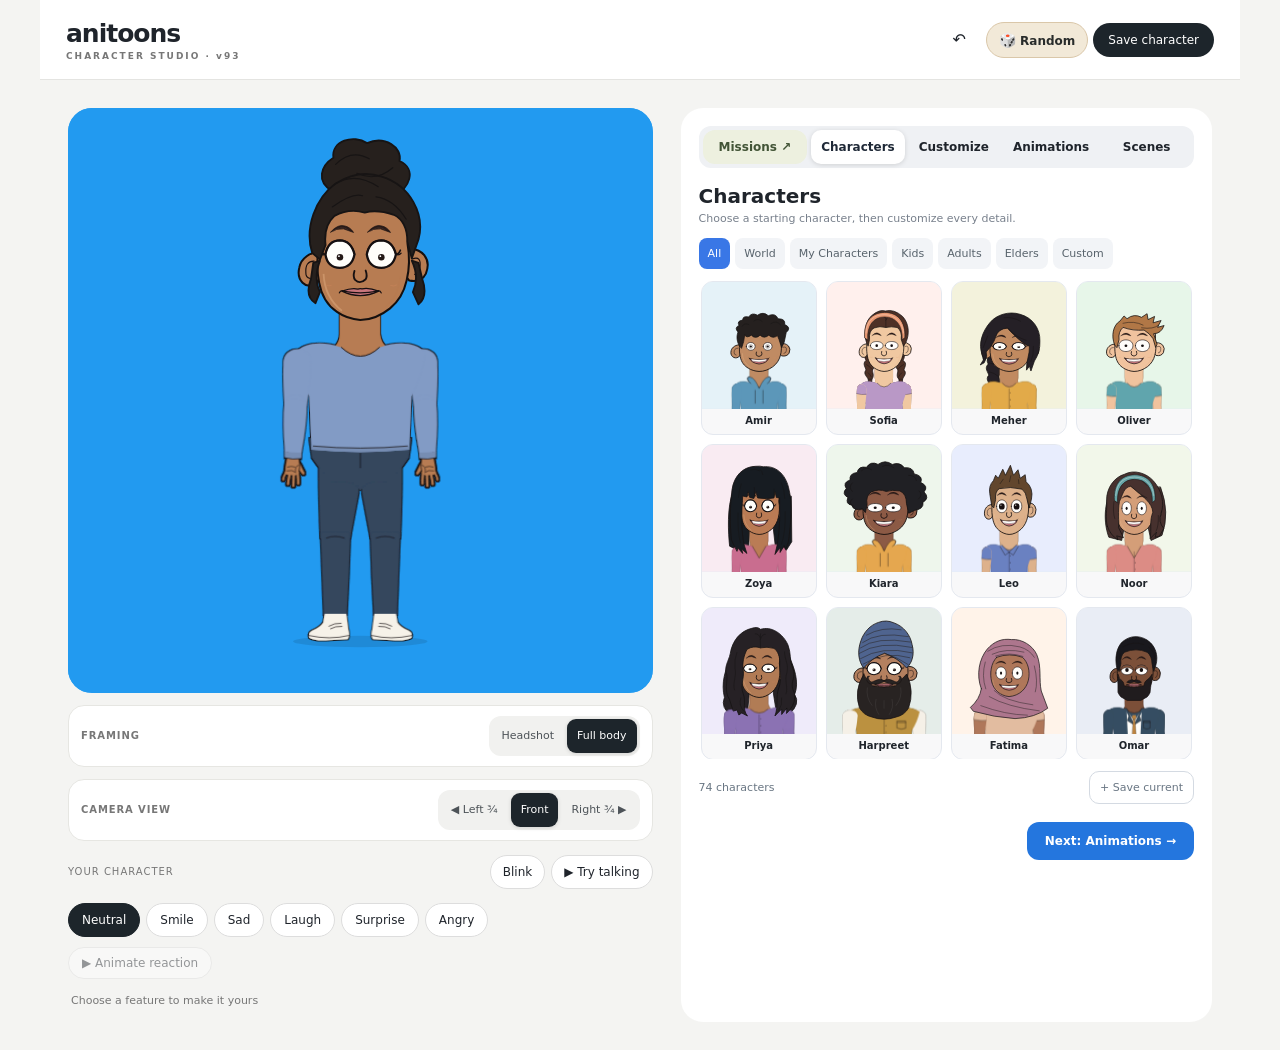
==== commit 182a5202: "Release Umto v93 with updated seated prop interactions" ====
--- a/index.html
+++ b/index.html
@@ -1,4 +1,4 @@
-<!DOCTYPE html><html lang="en"><head><meta charset="utf-8"><meta name="viewport" content="width=device-width,initial-scale=1"><meta name="theme-color" content="#161b23"><title>Anitoons · Character Studio v92</title>
+<!DOCTYPE html><html lang="en"><head><meta charset="utf-8"><meta name="viewport" content="width=device-width,initial-scale=1"><meta name="theme-color" content="#161b23"><title>Umto · Character Studio v93</title>
 <style>
 :root{font-family:system-ui,-apple-system,"Segoe UI",sans-serif;color-scheme:dark;--line:#394454;--card:#1d2632;--text:#eef2fa;--muted:#acbad0;--accent:#168eea}*{box-sizing:border-box}body{margin:0;background:#10151e;color:var(--text)}header{padding:19px clamp(16px,4vw,30px);border-bottom:1px solid var(--line)}h1{font-size:clamp(21px,4vw,27px);letter-spacing:-.045em;margin:0 0 5px}header p{margin:0;color:var(--muted);font-size:13px;line-height:1.5}.pill{font-size:11px;display:inline-flex;padding:5px 9px;color:#f9cd91;border:1px solid #6d5632;border-radius:30px;margin-top:9px}.layout{max-width:1210px;margin:auto;padding:14px;display:grid;grid-template-columns:minmax(0,1.07fr) minmax(335px,.93fr);gap:15px}.card{background:var(--card);border:1px solid var(--line);border-radius:18px;padding:14px;min-width:0}.stage{width:100%;aspect-ratio:1;overflow:hidden;border-radius:15px;position:relative;background:#229af0}.stage svg{width:100%;height:100%;display:block}.toolbar,.tabs{display:flex;gap:8px;flex-wrap:wrap;margin-top:12px}.btn,.tab,.choice{font:inherit;color:#f1f5fb;background:#293646;border:1px solid #47566b;border-radius:11px;padding:10px 12px;cursor:pointer;touch-action:manipulation}.btn.primary,.tab[aria-selected=true]{background:#126eb9;border-color:#66b9f9}.choice[aria-pressed=true]{background:#164b77;border-color:#5cbaff;box-shadow:inset 0 0 0 1px #2f8ec9}.btn:focus-visible,.tab:focus-visible,.choice:focus-visible{outline:3px solid #ffba63;outline-offset:2px}.toolbar{margin-bottom:12px}.tab{font-size:13px;padding:9px 10px}.status{color:var(--muted);font-size:12px;line-height:1.5}.status b{color:white}h2{font-size:19px;margin:0 0 8px}h3{font-size:15px;margin:15px 0 10px}.choices{display:grid;grid-template-columns:repeat(3,minmax(0,1fr));gap:8px;margin-top:10px}.choice{min-width:0;display:flex;min-height:86px;flex-direction:column;align-items:center;justify-content:center;gap:5px;padding:7px 4px;font-size:12px}.choice svg{height:47px;width:100%;max-width:112px}.choice b{line-height:1.2}.hint{color:var(--muted);font-size:12px;line-height:1.6;margin:12px 0}.fourup{display:grid;grid-template-columns:repeat(4,1fr);gap:7px}.mini{background:#1895f0;border-radius:9px;overflow:hidden;aspect-ratio:1}.mini svg{width:100%;height:100%}.miniLabel{text-align:center;color:var(--muted);font-size:12px}.row{display:flex;justify-content:space-between;align-items:center;gap:12px}.tag{font-size:11px;color:#f6cd91}.sliders{display:grid;grid-template-columns:repeat(2,1fr);gap:12px;margin:13px 0}.sliders label{font-size:12px;color:var(--muted)}.sliders input{width:100%;accent-color:#3aa2fd;margin:11px 0 3px}.notes{border-top:1px solid #394454;padding-top:12px;margin-top:16px;font-size:12px;color:var(--muted);line-height:1.6} .swatch{height:15px;width:15px;border:2px solid #fff;border-radius:50%;display:inline-block;vertical-align:middle;margin:0 2px}.compact{font-size:12px;color:var(--muted)}.footer{padding:0 18px 20px;text-align:center;color:#718198;font-size:11px}@media(max-width:800px){.layout{grid-template-columns:1fr;padding:10px}.card{padding:11px}.stage{max-width:590px;margin:auto}.btn{padding:10px}.fourup{gap:6px}.choices{grid-template-columns:repeat(3,1fr)}}
 
@@ -74,7 +74,7 @@
 .animation-navigation{display:flex;justify-content:flex-end;margin-top:18px;gap:8px}.animation-navigation button,.animation-transport button{border:1px solid #dce1e8;background:white;padding:12px 18px;border-radius:12px;font-size:12px}.animation-navigation .next-animation{background:#2476de;color:white;border:0;font-weight:650}.animation-grid{display:grid;grid-template-columns:repeat(3,minmax(0,1fr));gap:10px;margin:20px 0;max-height:480px;overflow-y:auto;overscroll-behavior:contain;padding:2px;scrollbar-width:thin}.animation-card{border:1px solid #e2e7ee;border-radius:14px;background:#f7f9fc;min-height:102px;padding:14px 7px;display:flex;flex-direction:column;align-items:center;gap:7px}.animation-card[aria-pressed=true]{background:#eaf2ff;border-color:#2476de;box-shadow:0 0 0 1px #2476de}.animation-card .animation-icon{font-size:27px}.animation-card strong{font-size:12px}.animation-card small{font-size:10px;color:#68717d}.animation-transport{display:flex;align-items:center;gap:10px;flex-wrap:wrap;border-top:1px solid #e4e8ef;padding-top:16px}.animation-transport label{font-size:12px}.animation-status{font-size:12px;color:#68717d;line-height:1.5;min-height:36px}.animating-screen .expressions,.animating-screen .reactionControl,.animating-screen .camera-row:has([data-framing]),.animating-screen #blinkPreview,.animating-screen #talkPreview{display:none}.studio-switch{flex-wrap:wrap}.animation-heading{font-size:21px;margin:16px 0 7px}.animation-subtitle{font-size:12px;line-height:1.5;color:#68717d;margin:0}
 @media(max-width:700px){.animation-grid{gap:7px;margin:14px 0}.animation-card{min-height:90px;padding:10px 4px}.animation-card small{font-size:9px}.animation-navigation{position:sticky;bottom:0;background:white;padding:12px 0 4px;z-index:2}.animation-grid{max-height:390px;overflow:auto}}
 .preset-country{display:block;font-size:9px;color:#68717d;padding:0 3px 8px}.preset-card:has(.preset-country) .preset-name{padding-bottom:2px}.animation-framing{display:flex;align-items:center;gap:6px;margin:14px 0}.animation-framing button{border:1px solid #dce1e8;background:#fff;border-radius:9px;padding:8px 12px;font-size:11px}.animation-framing button[aria-pressed=true]{background:#2476de;color:white}.animation-card .animation-poster{display:block;width:100%;height:115px;border-radius:10px;overflow:hidden;background:#edf2ef}.animation-card .animation-poster svg{display:block;width:100%;height:100%;max-height:none}.animation-card{padding:7px 7px 11px;gap:5px;min-height:166px}.animation-card strong{font-size:11px}.animation-card small{font-size:9px}.animation-framing{flex-wrap:wrap}@media(max-width:480px){.animation-card .animation-poster{height:92px}.animation-card{min-height:142px}}.designs[data-feature="dress"] .design,.designs[data-feature="bottom"] .design{aspect-ratio:.76;border-radius:14px;padding:5px}.designs[data-feature="dress"] .design svg,.designs[data-feature="bottom"] .design svg{height:82%}</style></head><body>
-<header><h1>🎬 Anitoons · Character Studio v92</h1><p>v20 · simplified talking visemes + expression mouths</p><span class="pill">Single HTML · Offline · Editable SVG parts</span></header>
+<header><h1>🎬 Umto · Character Studio v93</h1><p>v93 · seated poses, props and interactions</p><span class="pill">Single HTML · Offline · Editable SVG parts</span></header>
 <main class="layout">
 <section class="card"><div class="stage" id="stage">
 <svg xmlns="http://www.w3.org/2000/svg" id="character" viewBox="0 0 1254 1254" role="img" aria-label="Anitoons layered character preview">
@@ -126,7 +126,7 @@
 <label class="motion-label" for="audioFile">Optional: use your own audio (MP3, WAV, M4A)</label><input class="motion-file" id="audioFile" type="file" accept="audio/*"><div class="motion-note" id="audioStatus">No audio selected · animated cue demo only. With audio, cues are stretched uniformly to its duration; this is manual timing, not automatic speech recognition.</div>
 </section><h3>Same character · four mouth positions</h3><div id="fourup" class="fourup"></div><h3>Expression mouths</h3><div id="focus" class="focus-grid"></div><p class="hint">For regular talking, the default library is smaller on purpose: <strong>Closed</strong>, <strong>M/B/P</strong>, <strong>EE/teeth</strong>, <strong>A</strong>, <strong>O</strong>, <strong>U/pucker</strong>, and <strong>F/V</strong>. Separate expressive mouths are available for <strong>Smile</strong>, <strong>Sad</strong>, and <strong>Laugh</strong>.</p><p class="hint">Every mouth uses the same face and mouth anchor. All parts are SVG paths, so the hairstyle, ears, head, face, clothing and mouth can be independently changed without generating a new portrait.</p></section>
 <section class="card"><div class="row"><h2>Character parts</h2><span class="tag">ILLUSTRATION REFINEMENT</span></div><div class="tabs" role="tablist"><button class="tab" role="tab" aria-selected="true" data-tab="mouth">Mouth</button><button class="tab" role="tab" aria-selected="false" data-tab="eyes">Eyes</button><button class="tab" role="tab" aria-selected="false" data-tab="brows">Brows</button><button class="tab" role="tab" aria-selected="false" data-tab="nose">Nose</button><button class="tab" role="tab" aria-selected="false" data-tab="hair">Hair</button><button class="tab" role="tab" aria-selected="false" data-tab="ears">Ears</button><button class="tab" role="tab" aria-selected="false" data-tab="mood">Moods</button></div><h3 id="category">Mouth shapes</h3><div id="choices" class="choices"></div><div class="sliders"><label>Mouth width <input id="width" type="range" min="75" max="135" value="110"></label><label>Mouth position <input id="position" type="range" min="-22" max="22" value="5"></label></div><div class="toolbar"><button class="btn" id="reset">Reset mouth</button><button class="btn" id="exportPart">Save selected part SVG</button><button class="btn" id="saveJson">Save rig JSON</button></div><div class="notes"><b>v20 simplified mouth system:</b> The main talking set is intentionally reduced to seven practical speech visemes: Closed, M/B/P, EE/teeth, A, O, U/pucker, and F/V. Extra emotional shapes are provided separately for Smile, Sad, and Laugh. <b>Drawing goal:</b> professional cartoon features, strong line weight, no raster face or image overlays. Consistent eyes, eyebrows, mouth and hair are individual SVG layers, not separately generated full portraits. Speech-motion playback uses hand-set cues; imported audio is not automatically transcribed or analyzed. Timing is scaled to the audio duration for preview.</div></section>
-</main><div class="footer">Anitoons prototype v20 · Local/offline · No uploads or external requests</div>
+</main><div class="footer">Umto prototype v93 · Local/offline · No uploads or external requests</div>
 <script src="scenes/catalog.js"></script><script>
 'use strict';
 
@@ -2337,6 +2337,6 @@
 };
 document.addEventListener('visibilitychange',()=>{if(document.hidden)pauseScene();});
 
-</script><script src="props/attachments.js"></script><script src="props/catalog.js"></script><script src="props/scene-props.js"></script><script src="missions/character-bridge.js?v=004.0"></script></body></html>
-
-
+</script><script src="props/attachments.js"></script><script src="props/catalog.js"></script><script src="props/scene-props.js?v=93"></script><script src="missions/character-bridge.js?v=004.0"></script></body></html>
+
+
